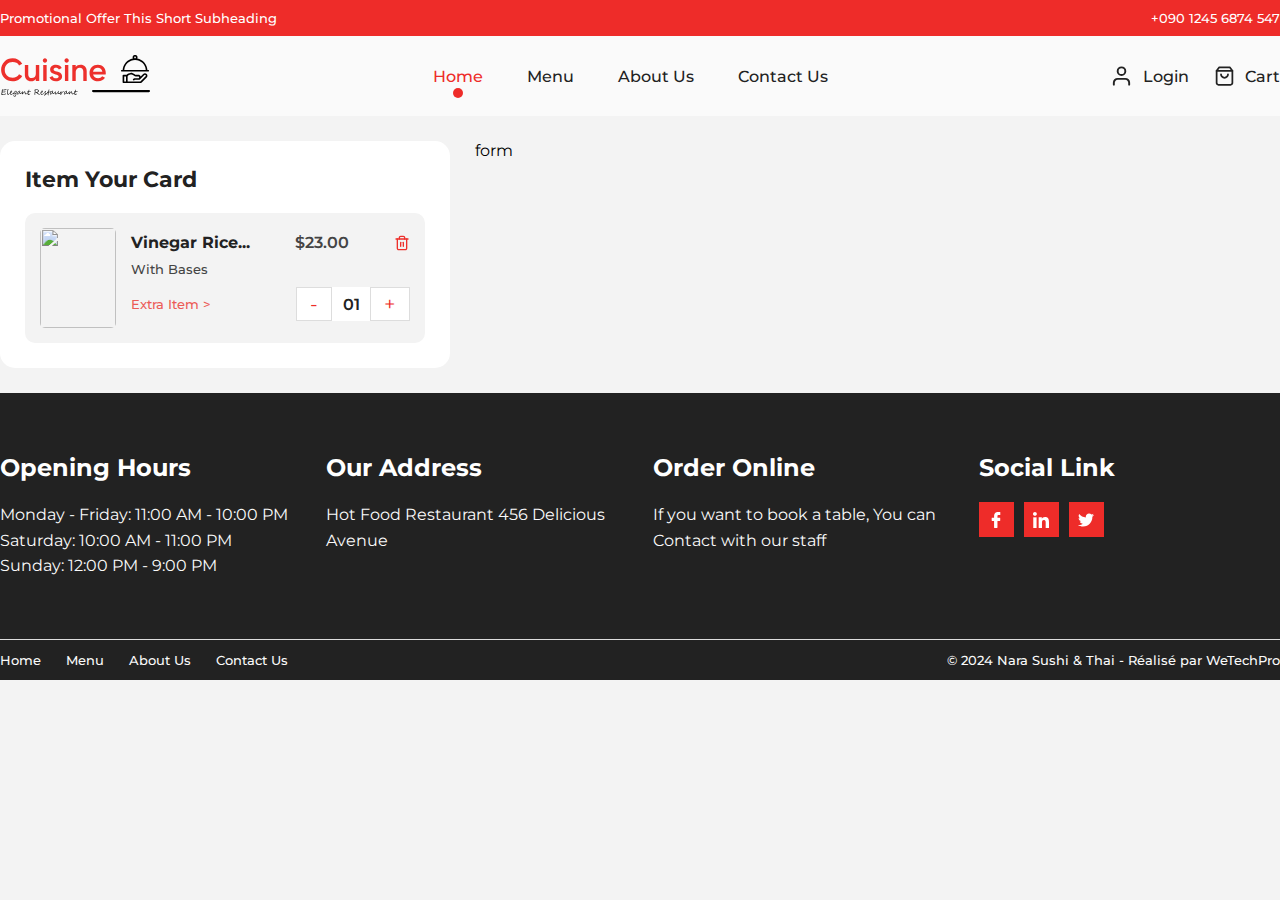
==== checkout.html @ 73afca2c "checkout page added" ====
<!DOCTYPE html>
<html lang="en">

<head>
  <meta charset="UTF-8" />
  <meta name="viewport" content="width=device-width, initial-scale=1.0" />
  <title>Document</title>
  <link rel="stylesheet" href="./checkout/checkout.css" />
</head>

<body>
  <!-- start : header  -->
  <section class="wtpi-header">
    <!-- header top  -->
    <div class="wtpi-header__top">
      <div class="wtpi-header__top-content wtpi-container">
        <p>Promotional Offer This Short Subheading</p>
        <p>+090 1245 6874 547</p>
      </div>
    </div>
    <!-- header bottom  -->
    <div class="wtpi-header__bottom">
      <div class="wtpi-header__bottom-content wtpi-container">
        <!-- logo  -->
        <div class="wtpi-header__logo">
          <svg xmlns="http://www.w3.org/2000/svg" width="175" height="50" viewBox="0 0 175 50" fill="none">
            <path
              d="M171.169 22.5894C170.627 22.0491 169.893 21.7457 169.128 21.7457C168.363 21.7457 167.63 22.0491 167.088 22.5894L164.135 25.5421C163.928 24.9922 163.559 24.5182 163.076 24.1834C162.593 23.8486 162.02 23.6689 161.433 23.6681H158.311C157.868 23.6681 157.672 23.4254 157.224 23.0305C156.557 22.444 155.781 21.9951 154.941 21.7096C154.1 21.424 153.211 21.3075 152.325 21.3666C151.44 21.4257 150.574 21.6594 149.779 22.0541C148.984 22.4488 148.274 22.9969 147.692 23.6667H143.991C143.865 23.6666 143.74 23.6915 143.623 23.7398C143.506 23.7881 143.4 23.859 143.311 23.9483C143.222 24.0376 143.151 24.1437 143.102 24.2604C143.054 24.3772 143.029 24.5023 143.029 24.6286V32.3241C143.029 32.5793 143.131 32.8239 143.311 33.0043C143.491 33.1847 143.736 33.2861 143.991 33.2861H163.358C163.737 33.2872 164.112 33.2132 164.463 33.0683C164.813 32.9233 165.131 32.7104 165.398 32.4418L171.17 26.6702C171.71 26.1285 172.013 25.3946 172.013 24.6296C172.013 23.8646 171.709 23.1308 171.169 22.5894ZM147.004 31.3636H144.952V25.592H147.004V31.3636ZM169.809 25.3101L164.037 31.0817C163.856 31.2615 163.612 31.3628 163.357 31.3636H148.928V25.1947C149.327 24.665 149.83 24.2234 150.408 23.8975C150.985 23.5716 151.624 23.3685 152.283 23.301C152.943 23.2334 153.609 23.3028 154.241 23.5048C154.872 23.7068 155.455 24.0371 155.953 24.475C156.441 24.9041 157.086 25.592 158.311 25.592H161.433C161.688 25.592 161.933 25.6933 162.113 25.8737C162.294 26.0541 162.395 26.2988 162.395 26.5539C162.395 26.809 162.294 27.0537 162.113 27.2341C161.933 27.4145 161.688 27.5158 161.433 27.5158H157.503C157.047 27.5165 156.597 27.625 156.191 27.8326C155.784 28.0402 155.433 28.3409 155.165 28.7103C155.015 28.917 154.954 29.1747 154.995 29.4266C155.035 29.6785 155.174 29.904 155.381 30.0536C155.587 30.2031 155.845 30.2644 156.097 30.2239C156.349 30.1835 156.574 30.0446 156.724 29.8379C156.813 29.7148 156.93 29.6145 157.066 29.5453C157.201 29.4761 157.351 29.4399 157.503 29.4397H162.56C162.686 29.4397 162.812 29.4148 162.928 29.3665C163.045 29.3181 163.151 29.2472 163.241 29.1578L168.448 23.95C168.537 23.8576 168.643 23.7838 168.761 23.733C168.878 23.6822 169.005 23.6553 169.133 23.654C169.261 23.6527 169.388 23.6769 169.506 23.7253C169.625 23.7737 169.732 23.8452 169.823 23.9357C169.913 24.0262 169.985 24.1339 170.033 24.2524C170.082 24.3709 170.106 24.4979 170.105 24.6259C170.103 24.7539 170.076 24.8803 170.026 24.9978C169.975 25.1153 169.901 25.2214 169.809 25.3101Z"
              fill="black" />
            <path
              d="M172.976 17.8964H171.982C171.771 14.6822 170.501 11.6284 168.371 9.21241C166.24 6.79639 163.37 5.15429 160.207 4.54279C160.409 4.10313 160.497 3.6197 160.464 3.137C160.43 2.65429 160.276 2.18779 160.015 1.78041C159.753 1.37303 159.394 1.03785 158.969 0.8057C158.545 0.573546 158.069 0.451874 157.585 0.451874C157.101 0.451874 156.625 0.573546 156.2 0.8057C155.776 1.03785 155.416 1.37303 155.155 1.78041C154.894 2.18779 154.74 2.65429 154.706 3.137C154.672 3.6197 154.761 4.10313 154.963 4.54279C151.784 5.14569 148.894 6.78194 146.741 9.19713C144.589 11.6123 143.294 14.6711 143.06 17.8978H142.065C141.81 17.8978 141.565 17.9992 141.385 18.1796C141.204 18.36 141.103 18.6046 141.103 18.8598C141.103 19.1149 141.204 19.3596 141.385 19.54C141.565 19.7204 141.81 19.8217 142.065 19.8217H172.976C173.231 19.8217 173.476 19.7204 173.656 19.54C173.837 19.3596 173.938 19.1149 173.938 18.8598C173.938 18.6046 173.837 18.36 173.656 18.1796C173.476 17.9992 173.231 17.8978 172.976 17.8978V17.8964ZM157.585 2.37716C157.775 2.37716 157.961 2.43358 158.12 2.53928C158.278 2.64498 158.401 2.79521 158.474 2.97098C158.547 3.14676 158.566 3.34017 158.529 3.52677C158.492 3.71336 158.4 3.88477 158.265 4.0193C158.131 4.15383 157.959 4.24544 157.773 4.28256C157.586 4.31967 157.393 4.30062 157.217 4.22782C157.041 4.15501 156.891 4.03172 156.785 3.87353C156.68 3.71534 156.623 3.52936 156.623 3.3391C156.624 3.08409 156.725 2.83963 156.905 2.65931C157.086 2.47899 157.33 2.37753 157.585 2.37716ZM144.99 17.8964C145.274 14.7365 146.718 11.7937 149.044 9.63605C151.37 7.47836 154.413 6.2587 157.585 6.21246C160.752 6.23359 163.795 7.4482 166.107 9.61391C168.418 11.7796 169.828 14.7372 170.054 17.8964H144.99Z"
              fill="black" />
            <path
              d="M173.516 43.8217H108.882C108.696 43.8454 108.507 43.8293 108.328 43.7744C108.149 43.7195 107.984 43.6271 107.843 43.5034C107.703 43.3797 107.59 43.2274 107.513 43.0568C107.436 42.8861 107.396 42.701 107.396 42.5138C107.396 42.3265 107.436 42.1414 107.513 41.9708C107.59 41.8001 107.703 41.6479 107.843 41.5241C107.984 41.4004 108.149 41.308 108.328 41.2531C108.507 41.1982 108.696 41.1821 108.882 41.2058H173.516C173.701 41.1821 173.89 41.1982 174.069 41.2531C174.248 41.308 174.413 41.4004 174.554 41.5241C174.694 41.6479 174.807 41.8001 174.884 41.9708C174.961 42.1414 175.001 42.3265 175.001 42.5138C175.001 42.701 174.961 42.8861 174.884 43.0568C174.807 43.2274 174.694 43.3797 174.554 43.5034C174.413 43.6271 174.248 43.7195 174.069 43.7744C173.89 43.8293 173.701 43.8454 173.516 43.8217Z"
              fill="black" />
            <path
              d="M14.801 31.2018C10.9132 31.2018 7.68985 29.9223 5.13083 27.3633C2.57181 24.7797 1.2923 21.5932 1.2923 17.8039C1.2923 14.0146 2.57181 10.8404 5.13083 8.28139C7.68985 5.69776 10.9132 4.40595 14.801 4.40595C17.1385 4.40595 19.2916 4.95958 21.26 6.06685C23.2531 7.17412 24.8033 8.67508 25.9106 10.5697L22.2197 12.7105C21.5307 11.4309 20.5219 10.4221 19.1931 9.68392C17.889 8.92114 16.425 8.53975 14.801 8.53975C12.0451 8.53975 9.80596 9.41326 8.08354 11.1603C6.38573 12.9073 5.53683 15.1218 5.53683 17.8039C5.53683 20.4859 6.38573 22.7005 8.08354 24.4475C9.80596 26.1945 12.0451 27.068 14.801 27.068C16.425 27.068 17.9013 26.6989 19.23 25.9608C20.5588 25.198 21.5553 24.1768 22.2197 22.8973L25.9106 25.0011C24.8279 26.8958 23.29 28.4091 21.2969 29.5409C19.3285 30.6482 17.1631 31.2018 14.801 31.2018ZM41.797 12.2676H45.7831V30.722H41.797V28.3598C40.5913 30.2545 38.6843 31.2018 36.0761 31.2018C33.96 31.2018 32.2499 30.5252 30.9457 29.1718C29.6416 27.8185 28.9896 25.9608 28.9896 23.5986V12.2676H32.9757V23.1926C32.9757 24.5705 33.3448 25.6286 34.083 26.3668C34.8212 27.1049 35.83 27.474 37.1095 27.474C38.5121 27.474 39.6439 27.0434 40.5052 26.1822C41.3664 25.2964 41.797 23.9554 41.797 22.1591V12.2676ZM54.209 8.7612C53.7169 9.25332 53.1264 9.49938 52.4374 9.49938C51.7484 9.49938 51.1456 9.25332 50.6289 8.7612C50.1367 8.24448 49.8907 7.64163 49.8907 6.95266C49.8907 6.2637 50.1367 5.67315 50.6289 5.18104C51.121 4.66431 51.7238 4.40595 52.4374 4.40595C53.151 4.40595 53.7538 4.66431 54.2459 5.18104C54.7381 5.67315 54.9841 6.2637 54.9841 6.95266C54.9841 7.64163 54.7258 8.24448 54.209 8.7612ZM50.4443 30.722V12.2676H54.4305V30.722H50.4443ZM62.5308 17.361C62.5308 17.9761 62.863 18.4683 63.5274 18.8373C64.2164 19.1818 65.0407 19.4894 66.0003 19.7601C66.9845 20.0061 67.9688 20.3014 68.953 20.6459C69.9372 20.9904 70.7615 21.5809 71.4259 22.4175C72.1149 23.2295 72.4593 24.263 72.4593 25.5179C72.4593 27.2895 71.7704 28.6797 70.3924 29.6886C69.0391 30.6974 67.329 31.2018 65.2621 31.2018C63.4413 31.2018 61.8788 30.8204 60.5747 30.0577C59.2706 29.2949 58.3232 28.2368 57.7327 26.8835L61.1652 24.8904C61.805 26.662 63.1706 27.5478 65.2621 27.5478C67.3536 27.5478 68.3994 26.8589 68.3994 25.4809C68.3994 24.8904 68.0549 24.4106 67.3659 24.0415C66.7016 23.6724 65.8773 23.3648 64.893 23.1188C63.9334 22.8481 62.9614 22.5405 61.9772 22.1961C60.993 21.8516 60.1564 21.2856 59.4674 20.4982C58.803 19.6862 58.4709 18.6651 58.4709 17.4348C58.4709 15.737 59.1106 14.3714 60.3901 13.3379C61.6942 12.3045 63.3059 11.7877 65.2252 11.7877C66.7508 11.7877 68.1041 12.1322 69.2852 12.8212C70.4909 13.4855 71.4136 14.4206 72.0533 15.6263L68.6946 17.5086C68.0549 16.1061 66.8984 15.4048 65.2252 15.4048C64.4624 15.4048 63.8227 15.5771 63.3059 15.9215C62.7892 16.2414 62.5308 16.7212 62.5308 17.361ZM79.5118 8.7612C79.0197 9.25332 78.4292 9.49938 77.7402 9.49938C77.0512 9.49938 76.4484 9.25332 75.9317 8.7612C75.4395 8.24448 75.1935 7.64163 75.1935 6.95266C75.1935 6.2637 75.4395 5.67315 75.9317 5.18104C76.4238 4.66431 77.0266 4.40595 77.7402 4.40595C78.4538 4.40595 79.0566 4.66431 79.5487 5.18104C80.0409 5.67315 80.2869 6.2637 80.2869 6.95266C80.2869 7.64163 80.0286 8.24448 79.5118 8.7612ZM75.7471 30.722V12.2676H79.7333V30.722H75.7471ZM94.0687 11.7877C96.1848 11.7877 97.8949 12.4644 99.199 13.8177C100.503 15.1711 101.155 17.0288 101.155 19.391V30.722H97.169V19.797C97.169 18.419 96.7999 17.361 96.0617 16.6228C95.3236 15.8846 94.3147 15.5155 93.0352 15.5155C91.6327 15.5155 90.5008 15.9584 89.6396 16.8443C88.7784 17.7055 88.3478 19.0342 88.3478 20.8304V30.722H84.3616V12.2676H88.3478V14.6297C89.5535 12.7351 91.4604 11.7877 94.0687 11.7877ZM108.585 23.1926C108.88 24.5951 109.556 25.6778 110.615 26.4406C111.673 27.1788 112.964 27.5478 114.49 27.5478C116.606 27.5478 118.193 26.7851 119.251 25.2595L122.536 27.1788C120.715 29.8608 118.021 31.2018 114.453 31.2018C111.451 31.2018 109.027 30.2914 107.182 28.4706C105.337 26.6251 104.414 24.2999 104.414 21.4948C104.414 18.7389 105.324 16.4383 107.145 14.5928C108.966 12.7228 111.303 11.7877 114.158 11.7877C116.864 11.7877 119.079 12.7351 120.801 14.6297C122.548 16.5244 123.422 18.825 123.422 21.5317C123.422 21.95 123.373 22.5036 123.274 23.1926H108.585ZM108.548 19.9446H119.399C119.128 18.4436 118.501 17.3118 117.516 16.549C116.557 15.7862 115.425 15.4048 114.121 15.4048C112.645 15.4048 111.414 15.8108 110.43 16.6228C109.446 17.4348 108.818 18.5421 108.548 19.9446Z"
              fill="#ED302C" />
            <path
              d="M7.54028 40.8355C7.54028 40.861 7.53321 40.8921 7.51906 40.9289C7.50774 40.9657 7.49218 41.0039 7.47238 41.0435C7.4554 41.0803 7.43418 41.1156 7.40872 41.1496C7.38608 41.1807 7.36203 41.2019 7.33657 41.2132C7.25735 41.25 7.1852 41.2783 7.12013 41.2981C7.05788 41.3151 6.98291 41.3321 6.8952 41.3491C6.62642 41.4 6.36329 41.4438 6.10583 41.4806C5.85119 41.5146 5.60929 41.5429 5.38011 41.5655C5.15377 41.5853 4.94582 41.5994 4.75625 41.6079C4.56669 41.6164 4.40542 41.6207 4.27244 41.6207C4.19888 41.6207 4.13381 41.6207 4.07722 41.6207C4.02347 41.6207 3.97112 41.6221 3.9202 41.6249C3.86927 41.6249 3.81976 41.6263 3.77166 41.6292C3.72356 41.6292 3.67263 41.6292 3.61888 41.6292C3.49156 41.6292 3.38122 41.6277 3.28785 41.6249C3.19731 41.6221 3.11951 41.6178 3.05443 41.6122C3.01199 41.7112 2.98229 41.8329 2.96531 41.9772C2.94833 42.1215 2.9356 42.2714 2.92711 42.427C2.91863 42.5798 2.91155 42.7298 2.90589 42.8769C2.90307 43.024 2.89458 43.1527 2.88043 43.2631C2.93702 43.3027 2.98511 43.3338 3.02472 43.3564C3.06716 43.3762 3.10819 43.3918 3.1478 43.4031C3.19024 43.4116 3.23409 43.4173 3.27936 43.4201C3.32463 43.4201 3.3798 43.4201 3.44488 43.4201C3.51561 43.4201 3.59341 43.4201 3.67829 43.4201C3.766 43.4201 3.85229 43.4187 3.93717 43.4159C4.02488 43.4102 4.10976 43.4045 4.19181 43.3989C4.27386 43.3904 4.34742 43.3777 4.41249 43.3607C4.52284 43.3324 4.62045 43.3168 4.70533 43.314C4.7902 43.3112 4.87225 43.3098 4.95147 43.3098C5.03352 43.3098 5.11557 43.3055 5.19762 43.297C5.27967 43.2857 5.37162 43.2602 5.47348 43.2206C5.54704 43.1923 5.61353 43.1655 5.67294 43.14C5.73236 43.1145 5.78895 43.0933 5.8427 43.0763C5.89646 43.0594 5.94739 43.0466 5.99548 43.0381C6.04641 43.0268 6.10017 43.0212 6.15675 43.0212C6.20202 43.0212 6.24022 43.0381 6.27134 43.0721C6.30246 43.1032 6.32651 43.1442 6.34349 43.1952C6.36046 43.2433 6.37178 43.2984 6.37744 43.3607C6.38593 43.4201 6.39017 43.4781 6.39017 43.5347C6.39017 43.5969 6.36754 43.6493 6.32227 43.6917C6.277 43.7341 6.22324 43.7695 6.161 43.7978C6.10158 43.8261 6.04075 43.8487 5.97851 43.8657C5.91626 43.8827 5.86675 43.8954 5.82997 43.9039C5.7649 43.9181 5.6786 43.9294 5.57109 43.9379C5.46641 43.9463 5.35606 43.9548 5.24006 43.9633C5.12406 43.969 5.01089 43.9746 4.90055 43.9803C4.79303 43.9831 4.70391 43.9888 4.63318 43.9973C4.43796 44.0199 4.23425 44.0369 4.02205 44.0482C3.80985 44.0567 3.59483 44.0609 3.37697 44.0609C3.26663 44.0609 3.17185 44.068 3.09263 44.0822C3.01624 44.0963 2.92994 44.1175 2.83375 44.1458C2.81394 44.1515 2.79272 44.1897 2.77009 44.2604C2.74745 44.3283 2.72341 44.4146 2.69794 44.5193C2.67248 44.624 2.6456 44.7385 2.61731 44.863C2.59184 44.9875 2.56638 45.1064 2.54092 45.2195C2.50131 45.3921 2.4716 45.5491 2.45179 45.6906C2.43482 45.8321 2.4235 45.9325 2.41784 45.9919C2.43482 46.0089 2.45604 46.0273 2.4815 46.0471C2.50696 46.0669 2.53526 46.0768 2.56638 46.0768C2.63994 46.0768 2.72765 46.0768 2.8295 46.0768C2.93419 46.074 3.0417 46.0711 3.15204 46.0683C3.26239 46.0655 3.3699 46.0627 3.47458 46.0598C3.57927 46.0542 3.6698 46.0485 3.74619 46.0429C3.93293 46.0259 4.12815 46.0089 4.33186 45.9919C4.53557 45.9721 4.73362 45.9509 4.92601 45.9283C5.1184 45.9056 5.29948 45.8816 5.46924 45.8561C5.64182 45.8278 5.79036 45.7967 5.91485 45.7628C5.91202 45.7628 5.93041 45.7571 5.97002 45.7458C6.01246 45.7345 6.06622 45.7203 6.13129 45.7033C6.19636 45.6835 6.2671 45.6637 6.34349 45.6439C6.41988 45.6213 6.49061 45.6015 6.55568 45.5845C6.62076 45.5675 6.67451 45.5534 6.71695 45.5421C6.76222 45.5279 6.78344 45.5208 6.78061 45.5208C6.82305 45.5208 6.86408 45.5322 6.90369 45.5548C6.9433 45.5774 6.97866 45.6086 7.00979 45.6482C7.04091 45.6849 7.06496 45.7288 7.08193 45.7797C7.10174 45.8307 7.11164 45.8858 7.11164 45.9452C7.11164 45.9679 7.10032 46.0004 7.07769 46.0429C7.05505 46.0825 7.02393 46.1235 6.98432 46.1659C6.94471 46.2084 6.89803 46.248 6.84427 46.2848C6.79334 46.3215 6.73676 46.3456 6.67451 46.3569C6.53305 46.3824 6.39866 46.4064 6.27134 46.4291C6.14685 46.4489 6.01812 46.4672 5.88514 46.4842C5.75499 46.5012 5.61636 46.5182 5.46924 46.5352C5.32211 46.5493 5.15801 46.5649 4.97694 46.5818C4.75908 46.6045 4.53981 46.6285 4.31913 46.654C4.10127 46.6766 3.89615 46.7007 3.70376 46.7261C3.51419 46.7516 3.34444 46.7756 3.19448 46.7983C3.04736 46.8181 2.93843 46.8351 2.8677 46.8492C2.80263 46.8633 2.73048 46.8803 2.65126 46.9001C2.57204 46.9228 2.49282 46.944 2.4136 46.9638C2.33721 46.9836 2.26506 47.0006 2.19716 47.0147C2.12925 47.0317 2.07408 47.0402 2.03164 47.0402C1.95525 47.0402 1.88735 47.0289 1.82793 47.0062C1.76852 46.9864 1.71901 46.9496 1.6794 46.8959C1.63979 46.8421 1.61008 46.77 1.59027 46.6794C1.57047 46.5889 1.56057 46.4743 1.56057 46.3357C1.56057 46.214 1.57754 46.0796 1.61149 45.9325C1.64544 45.7826 1.68647 45.6001 1.73457 45.385C1.76569 45.2096 1.80106 45.0356 1.84067 44.863C1.88028 44.6876 1.91706 44.5136 1.95101 44.341C1.98779 44.1656 2.0175 43.9916 2.04013 43.819C2.06559 43.6436 2.07974 43.4668 2.08257 43.2885C2.0854 43.1612 2.09389 43.0325 2.10803 42.9023C2.12501 42.7722 2.14057 42.6406 2.15472 42.5077C2.17169 42.3747 2.18584 42.2417 2.19716 42.1087C2.2113 41.9757 2.21838 41.8456 2.21838 41.7183C2.21838 41.6956 2.21555 41.6645 2.20989 41.6249C2.20423 41.5853 2.2014 41.5556 2.2014 41.5358C2.2014 41.4141 2.24525 41.2797 2.33296 41.1326C2.3556 41.0958 2.39238 41.0576 2.44331 41.018C2.49706 40.9784 2.55506 40.9431 2.61731 40.9119C2.68238 40.878 2.74604 40.8511 2.80828 40.8313C2.87053 40.8115 2.92429 40.8016 2.96955 40.8016C2.99785 40.8016 3.04594 40.8072 3.11385 40.8186C3.18458 40.8299 3.25814 40.844 3.33453 40.861C3.41092 40.8751 3.48307 40.8879 3.55097 40.8992C3.62171 40.9105 3.67122 40.9162 3.69951 40.9162C3.74761 40.9162 3.81127 40.9176 3.89049 40.9204C3.97254 40.9204 4.06025 40.9218 4.15361 40.9247C4.24981 40.9247 4.35025 40.9247 4.45493 40.9247C4.55962 40.9247 4.65864 40.9218 4.75201 40.9162C4.96704 40.9049 5.17074 40.8921 5.36314 40.878C5.55836 40.8638 5.76207 40.8384 5.97426 40.8016C6.10158 40.7818 6.219 40.7549 6.32651 40.721C6.43402 40.687 6.53729 40.6559 6.63632 40.6276C6.73534 40.5965 6.83295 40.5696 6.92915 40.547C7.02818 40.5243 7.12862 40.513 7.23047 40.513C7.26725 40.513 7.30403 40.5229 7.34081 40.5427C7.37759 40.5597 7.41013 40.5837 7.43842 40.6149C7.46955 40.6431 7.49359 40.6771 7.51057 40.7167C7.53038 40.7563 7.54028 40.7959 7.54028 40.8355ZM11.954 45.0795C11.954 45.1049 11.9342 45.1431 11.8946 45.1941C11.8578 45.245 11.8083 45.3016 11.746 45.3638C11.6838 45.4261 11.613 45.4911 11.5338 45.559C11.4546 45.6269 11.3754 45.6906 11.2962 45.75C10.8661 46.0782 10.487 46.3258 10.1588 46.4927C9.83342 46.6568 9.542 46.7389 9.28454 46.7389C9.17137 46.7389 9.05395 46.7134 8.93229 46.6625C8.81346 46.6087 8.70453 46.5196 8.60551 46.3951C8.50648 46.2678 8.42443 46.1009 8.35936 45.8943C8.29711 45.6849 8.26599 45.4232 8.26599 45.1092C8.26599 44.9819 8.27165 44.839 8.28297 44.6805C8.29429 44.5221 8.30843 44.3566 8.32541 44.184C8.34521 44.0114 8.36643 43.836 8.38907 43.6578C8.4117 43.4767 8.43575 43.2999 8.46121 43.1273C8.48668 42.9547 8.51214 42.792 8.5376 42.6392C8.56307 42.4836 8.58712 42.3436 8.60975 42.2191C8.62956 42.1144 8.65078 42.0055 8.67341 41.8923C8.69887 41.7791 8.72434 41.6674 8.7498 41.557C8.77527 41.4438 8.79931 41.3377 8.82195 41.2387C8.84741 41.1369 8.87146 41.0463 8.8941 40.9671C8.91673 40.8935 8.94785 40.8143 8.98746 40.7294C9.02707 40.6417 9.07234 40.5611 9.12327 40.4875C9.1742 40.4111 9.22795 40.3489 9.28454 40.3008C9.34395 40.2499 9.40337 40.2244 9.46278 40.2244C9.52786 40.2244 9.5802 40.2329 9.61981 40.2499C9.65942 40.2669 9.69054 40.2923 9.71318 40.3263C9.73581 40.3574 9.74996 40.3942 9.75562 40.4366C9.7641 40.479 9.76835 40.5257 9.76835 40.5767C9.76835 40.6927 9.74571 40.8469 9.70044 41.0392C9.65518 41.2288 9.6 41.4311 9.53493 41.6461C9.47269 41.8612 9.40903 42.0776 9.34395 42.2955C9.27888 42.5133 9.22512 42.7071 9.18268 42.8769C9.16854 42.9419 9.15298 43.024 9.136 43.123C9.11902 43.222 9.10346 43.3324 9.08932 43.454C9.07517 43.5729 9.06102 43.7002 9.04688 43.836C9.03556 43.969 9.02424 44.102 9.01293 44.2349C9.00444 44.3679 8.99736 44.4981 8.99171 44.6254C8.98605 44.7527 8.98322 44.8701 8.98322 44.9776C8.98322 45.204 9.00019 45.3879 9.03415 45.5293C9.07093 45.668 9.11761 45.7769 9.1742 45.8561C9.23078 45.9353 9.29444 45.9891 9.36517 46.0174C9.43591 46.0429 9.50664 46.0556 9.57737 46.0556C9.69337 46.0556 9.81362 46.0372 9.9381 46.0004C10.0626 45.9636 10.1956 45.907 10.337 45.8307C10.4813 45.7543 10.6369 45.6595 10.8039 45.5463C10.9708 45.4303 11.1547 45.2945 11.3556 45.1389C11.4093 45.0965 11.4574 45.0554 11.4999 45.0158C11.5451 44.9762 11.5848 44.9408 11.6187 44.9097C11.6527 44.8758 11.6838 44.8503 11.7121 44.8333C11.7404 44.8135 11.7672 44.8036 11.7927 44.8036C11.8323 44.8036 11.8691 44.8234 11.903 44.863C11.937 44.9026 11.954 44.9748 11.954 45.0795ZM16.7411 43.9421C16.7411 43.9845 16.71 44.0595 16.6478 44.167C16.5007 44.3792 16.3351 44.5914 16.1512 44.8036C15.9702 45.0158 15.7764 45.2181 15.5698 45.4105C15.3661 45.6001 15.1525 45.7783 14.929 45.9452C14.7083 46.1093 14.4848 46.2522 14.2584 46.3739C14.0321 46.4927 13.8057 46.5847 13.5794 46.6497C13.3559 46.7148 13.1395 46.7459 12.9301 46.7431C12.4774 46.7431 12.1251 46.6115 11.8733 46.3484C11.6244 46.0853 11.4999 45.6878 11.4999 45.1559C11.4999 44.7117 11.5678 44.2802 11.7036 43.8615C11.8422 43.4427 12.0771 43.0396 12.4081 42.6519C12.4703 42.584 12.5396 42.519 12.616 42.4567C12.6953 42.3945 12.7773 42.3393 12.8622 42.2912C12.9499 42.2431 13.039 42.2049 13.1295 42.1766C13.2229 42.1483 13.3163 42.1314 13.4096 42.1257C13.4323 42.1257 13.4634 42.1285 13.503 42.1342C13.5426 42.1398 13.5851 42.1497 13.6303 42.1639C13.6756 42.178 13.7195 42.1964 13.7619 42.2191C13.8043 42.2389 13.8383 42.2643 13.8638 42.2955C13.943 42.386 14.0052 42.4794 14.0505 42.5756C14.0986 42.6718 14.1255 42.7778 14.1311 42.8938C14.1368 43.024 14.1212 43.1527 14.0844 43.28C14.0505 43.4045 13.9911 43.5333 13.9062 43.6662C13.8241 43.7964 13.7152 43.9322 13.5794 44.0737C13.4436 44.2123 13.2795 44.3623 13.0871 44.5235C12.9654 44.6254 12.8296 44.7385 12.6797 44.863C12.5326 44.9847 12.3543 45.1134 12.145 45.2492C12.145 45.5237 12.227 45.733 12.3911 45.8773C12.558 46.0188 12.7858 46.0895 13.0744 46.0895C13.2356 46.0895 13.3983 46.0683 13.5624 46.0259C13.7265 45.9834 13.8878 45.9283 14.0462 45.8604C14.2047 45.7896 14.3575 45.7104 14.5046 45.6227C14.6545 45.5322 14.7946 45.4402 14.9247 45.3468C15.1652 45.1714 15.3831 44.9974 15.5783 44.8248C15.7735 44.6494 15.9673 44.4655 16.1597 44.2731L16.3889 44.044C16.5275 43.9223 16.628 43.8615 16.6902 43.8615C16.7242 43.8615 16.7411 43.8883 16.7411 43.9421ZM13.4988 43.0976C13.4959 43.0551 13.4889 43.0141 13.4776 42.9745C13.4691 42.932 13.4549 42.8953 13.4351 42.8641C13.4153 42.833 13.3927 42.809 13.3672 42.792C13.3417 42.7722 13.312 42.7623 13.2781 42.7623C13.1281 42.7708 12.9782 42.8627 12.8282 43.0381C12.6783 43.2107 12.5368 43.4399 12.4038 43.7257C12.3727 43.7879 12.3444 43.8586 12.319 43.9379C12.2963 44.0143 12.2737 44.0935 12.2511 44.1755C12.2312 44.2547 12.2129 44.334 12.1959 44.4132C12.1817 44.4924 12.169 44.5631 12.1577 44.6254C12.3048 44.515 12.4406 44.4132 12.5651 44.3198C12.6896 44.2264 12.8056 44.1303 12.9131 44.0312C12.981 43.969 13.0503 43.9025 13.1211 43.8318C13.1918 43.7582 13.2555 43.6818 13.312 43.6026C13.3715 43.5234 13.4181 43.4413 13.4521 43.3564C13.486 43.2716 13.5016 43.1853 13.4988 43.0976ZM19.2281 43.6111C19.2055 43.8063 19.1871 44.0227 19.1729 44.2604C19.1588 44.4981 19.1404 44.7626 19.1177 45.054C19.1093 45.1615 19.0979 45.2832 19.0838 45.419C19.0697 45.5548 19.0541 45.6949 19.0371 45.8391C19.0201 45.9834 19.0032 46.1263 18.9862 46.2678C18.9692 46.4064 18.9522 46.5323 18.9353 46.6455C18.9098 46.8096 18.8773 46.9794 18.8376 47.1548C18.798 47.333 18.7485 47.5084 18.6891 47.681C18.6297 47.8536 18.5561 48.0177 18.4684 48.1733C18.3835 48.3289 18.2817 48.4647 18.1629 48.5807C18.044 48.6996 17.9054 48.7929 17.747 48.8608C17.5913 48.9316 17.4131 48.9669 17.2122 48.9669C17.0849 48.9669 16.9562 48.9514 16.826 48.9202C16.6959 48.8891 16.5671 48.8467 16.4398 48.7929C16.3153 48.742 16.1937 48.6798 16.0748 48.6062C15.9588 48.5355 15.8513 48.4591 15.7523 48.377C15.642 48.2865 15.5444 48.1931 15.4595 48.0969C15.3746 48.0036 15.3039 47.9074 15.2473 47.8083C15.1907 47.7121 15.1624 47.6174 15.1624 47.524C15.1624 47.4363 15.1907 47.3924 15.2473 47.3924C15.2671 47.3924 15.2883 47.4023 15.3109 47.4221C15.3223 47.4306 15.3364 47.4434 15.3534 47.4603C15.3675 47.4773 15.3817 47.4929 15.3958 47.507C15.41 47.524 15.4227 47.5381 15.434 47.5495C15.4453 47.5636 15.4524 47.5721 15.4552 47.5749C16.0013 48.0785 16.5841 48.3303 17.2037 48.3303C17.4103 48.3303 17.5786 48.2822 17.7088 48.186C17.8417 48.0927 17.9464 47.9696 18.0228 47.8168C18.102 47.6669 18.1614 47.4985 18.2011 47.3118C18.2435 47.1279 18.2789 46.9454 18.3072 46.7643C18.3241 46.6512 18.3383 46.538 18.3496 46.4248C18.3637 46.3116 18.3765 46.1942 18.3878 46.0726C18.3991 45.9481 18.4104 45.8179 18.4217 45.6821C18.4331 45.5463 18.4458 45.3992 18.4599 45.2407C18.3439 45.3652 18.1968 45.4982 18.0186 45.6397C17.8432 45.7783 17.6536 45.907 17.4499 46.0259C17.249 46.1447 17.0453 46.2437 16.8388 46.323C16.635 46.3993 16.4469 46.4375 16.2743 46.4375C16.2007 46.4375 16.1328 46.4206 16.0706 46.3866C16.0084 46.3527 15.9546 46.3046 15.9093 46.2423C15.8641 46.1772 15.8273 46.0994 15.799 46.0089C15.7735 45.9155 15.7608 45.8123 15.7608 45.6991C15.7608 45.535 15.7891 45.3596 15.8457 45.1728C15.9023 44.9861 15.9744 44.8008 16.0621 44.6169C16.1498 44.4302 16.2474 44.2505 16.3549 44.0779C16.4625 43.9025 16.5671 43.7455 16.669 43.6068C16.7708 43.471 16.8939 43.3296 17.0382 43.1824C17.1825 43.0325 17.3367 42.8967 17.5008 42.775C17.6677 42.6505 17.8403 42.5487 18.0186 42.4695C18.1968 42.3902 18.3708 42.3506 18.5406 42.3506C18.6905 42.3506 18.8306 42.3846 18.9607 42.4525C19.0909 42.5176 19.1913 42.6166 19.262 42.7496C19.279 42.7807 19.2889 42.8274 19.2918 42.8896C19.2946 42.949 19.2932 43.0183 19.2875 43.0976C19.2818 43.1739 19.2734 43.2574 19.262 43.348C19.2507 43.4357 19.2394 43.5234 19.2281 43.6111ZM18.5321 44.3835C18.5434 44.2986 18.5547 44.1967 18.566 44.0779C18.5774 43.9562 18.5915 43.8063 18.6085 43.6281C18.617 43.5347 18.6255 43.4413 18.6339 43.348C18.6453 43.2546 18.6424 43.1782 18.6255 43.1188C18.6028 43.0367 18.559 42.9844 18.4939 42.9618C18.4288 42.9391 18.3227 42.9278 18.1756 42.9278C18.0398 43.0127 17.904 43.1174 17.7682 43.2419C17.6352 43.3663 17.5065 43.5007 17.382 43.645C17.2603 43.7893 17.1471 43.9393 17.0425 44.0949C16.9378 44.2477 16.8458 44.3976 16.7666 44.5447C16.6789 44.706 16.6096 44.8673 16.5587 45.0286C16.5077 45.187 16.4823 45.3214 16.4823 45.4317C16.4823 45.4798 16.4907 45.5194 16.5077 45.5506C16.5275 45.5817 16.5516 45.6071 16.5799 45.6269C16.611 45.6439 16.6449 45.6567 16.6817 45.6651C16.7213 45.6708 16.7609 45.6736 16.8006 45.6736C16.8996 45.6736 17.0057 45.6524 17.1189 45.61C17.2349 45.5675 17.3494 45.5152 17.4626 45.4529C17.5758 45.3907 17.6833 45.3256 17.7852 45.2577C17.887 45.187 17.9747 45.1233 18.0483 45.0667C18.0794 45.0441 18.1204 45.0087 18.1714 44.9606C18.2223 44.9126 18.2732 44.8574 18.3241 44.7951C18.3751 44.7301 18.4203 44.6622 18.4599 44.5914C18.4995 44.5207 18.5236 44.4514 18.5321 44.3835ZM22.9415 42.9957C22.9415 42.99 22.9373 42.9745 22.9288 42.949C22.9203 42.9236 22.9076 42.8981 22.8906 42.8726C22.8736 42.8443 22.8524 42.8203 22.827 42.8005C22.8043 42.7778 22.7789 42.7665 22.7506 42.7665H22.7421C22.6374 42.7778 22.5256 42.8132 22.4068 42.8726C22.288 42.9292 22.1621 43.0183 22.0291 43.14C21.8961 43.2588 21.7561 43.413 21.6089 43.6026C21.4618 43.7922 21.309 44.0227 21.1506 44.2944C21.1025 44.3764 21.0487 44.4669 20.9893 44.566C20.9327 44.6622 20.8776 44.7697 20.8238 44.8885C20.7729 45.0045 20.729 45.129 20.6923 45.262C20.6583 45.3949 20.6413 45.535 20.6413 45.6821C20.6413 45.7698 20.6724 45.8363 20.7347 45.8816C20.7998 45.9269 20.8663 45.9495 20.9342 45.9495C21.0049 45.9495 21.0968 45.9113 21.21 45.8349C21.3232 45.7557 21.4448 45.6524 21.575 45.5251C21.708 45.3949 21.8424 45.2478 21.9782 45.0837C22.1168 44.9168 22.2441 44.7456 22.3601 44.5702C22.4789 44.3948 22.5808 44.2222 22.6657 44.0524C22.7534 43.8827 22.8128 43.7285 22.8439 43.5899C22.8524 43.5474 22.8623 43.4979 22.8736 43.4413C22.885 43.3819 22.8949 43.3239 22.9033 43.2673C22.9147 43.2079 22.9231 43.1541 22.9288 43.106C22.9373 43.0551 22.9415 43.0183 22.9415 42.9957ZM26.2603 43.4838C26.2603 43.58 26.232 43.6832 26.1754 43.7936C26.1217 43.9011 26.0608 44.0001 25.9929 44.0906C25.8147 44.3311 25.628 44.5518 25.4327 44.7527C25.2403 44.9507 25.0451 45.1389 24.8471 45.3171C24.6405 45.5039 24.434 45.6496 24.2275 45.7543C24.0237 45.8589 23.8398 45.9113 23.6757 45.9113C23.605 45.9113 23.5343 45.8943 23.4635 45.8604C23.3956 45.8264 23.3306 45.7826 23.2683 45.7288C23.2089 45.6722 23.1552 45.6071 23.1071 45.5336C23.0618 45.46 23.0264 45.3836 23.001 45.3044C22.9868 45.262 22.9741 45.2139 22.9628 45.1601C22.9514 45.1035 22.9401 45.0526 22.9288 45.0073C22.9175 44.9592 22.9048 44.9196 22.8906 44.8885C22.8765 44.8546 22.8609 44.8376 22.8439 44.8376C22.8326 44.8376 22.8086 44.856 22.7718 44.8927C22.735 44.9295 22.6911 44.9776 22.6402 45.037C22.5921 45.0936 22.5398 45.1587 22.4832 45.2323C22.4266 45.303 22.37 45.3723 22.3134 45.4402C22.2597 45.5081 22.2102 45.5704 22.1649 45.6269C22.1225 45.6835 22.0885 45.726 22.063 45.7543C21.9753 45.8533 21.8707 45.9551 21.749 46.0598C21.6302 46.1617 21.5099 46.2551 21.3883 46.3399C21.2694 46.4248 21.1591 46.4941 21.0572 46.5479C20.9582 46.6016 20.8846 46.6285 20.8365 46.6285C20.729 46.6285 20.6243 46.6115 20.5225 46.5776C20.4235 46.5408 20.3358 46.4885 20.2594 46.4206C20.183 46.3527 20.1207 46.2692 20.0726 46.1702C20.0274 46.0711 20.0047 45.958 20.0047 45.8307C20.0047 45.6213 20.0458 45.3822 20.1278 45.1134C20.2127 44.8446 20.323 44.5716 20.4588 44.2944C20.5975 44.0171 20.7559 43.7511 20.9342 43.4965C21.1124 43.239 21.2977 43.0183 21.4901 42.8344C21.7136 42.6222 21.947 42.4666 22.1904 42.3676C22.4365 42.2657 22.6883 42.2148 22.9458 42.2148C22.9939 42.2148 23.0349 42.2247 23.0689 42.2445C23.1056 42.2643 23.1368 42.2898 23.1622 42.3209C23.1877 42.352 23.2103 42.3874 23.2301 42.427C23.2499 42.4638 23.2697 42.502 23.2895 42.5416C23.3009 42.5671 23.3249 42.5954 23.3617 42.6265C23.3985 42.6576 23.4367 42.6901 23.4763 42.7241C23.5159 42.7552 23.5498 42.7863 23.5781 42.8175C23.6093 42.8486 23.6248 42.8783 23.6248 42.9066C23.6248 42.966 23.6121 43.0325 23.5866 43.106C23.564 43.1768 23.5385 43.2602 23.5102 43.3564C23.4819 43.4498 23.4551 43.5573 23.4296 43.679C23.407 43.7978 23.3956 43.935 23.3956 44.0906C23.3956 44.1925 23.4041 44.3085 23.4211 44.4386C23.4409 44.5688 23.4692 44.6933 23.506 44.8121C23.5456 44.9281 23.5951 45.0257 23.6545 45.1049C23.7139 45.1842 23.7833 45.2238 23.8625 45.2238C23.9587 45.2238 24.0549 45.1969 24.1511 45.1431C24.2473 45.0866 24.3576 45.0087 24.4821 44.9097C24.7594 44.689 25.0225 44.4471 25.2715 44.184C25.5204 43.9209 25.7751 43.6592 26.0354 43.3989C26.0806 43.3536 26.1231 43.331 26.1627 43.331C26.2278 43.331 26.2603 43.3819 26.2603 43.4838ZM32.9657 43.836C32.9657 43.8898 32.9558 43.9449 32.936 44.0015C32.919 44.0553 32.8964 44.1104 32.8681 44.167C32.8427 44.2208 32.8129 44.2745 32.779 44.3283C32.745 44.3792 32.7125 44.4287 32.6814 44.4768C32.5993 44.6042 32.5031 44.7343 32.3928 44.8673C32.2825 44.9974 32.1636 45.1247 32.0363 45.2492C31.9118 45.3737 31.7831 45.4911 31.6501 45.6015C31.5171 45.7118 31.387 45.8094 31.2597 45.8943C31.1578 45.9622 31.0602 46.0259 30.9668 46.0853C30.8763 46.1447 30.7843 46.1956 30.691 46.2381C30.5976 46.2805 30.5 46.3145 30.3981 46.3399C30.2963 46.3654 30.1845 46.3781 30.0629 46.3781C29.828 46.3781 29.6371 46.3187 29.4899 46.1999C29.4164 46.1405 29.3513 46.0641 29.2947 45.9707C29.241 45.8745 29.1929 45.7684 29.1504 45.6524C29.1108 45.5364 29.0754 45.4133 29.0443 45.2832C29.016 45.153 28.992 45.0243 28.9722 44.897C28.9467 44.7385 28.9227 44.5971 28.9 44.4726C28.8774 44.3453 28.8505 44.2392 28.8194 44.1543C28.7911 44.0666 28.7557 44.0001 28.7133 43.9548C28.6709 43.9067 28.6157 43.8827 28.5478 43.8827C28.494 43.8827 28.4431 43.8883 28.395 43.8997C28.3469 43.911 28.296 43.9336 28.2422 43.9676C28.1913 44.0015 28.1347 44.0496 28.0725 44.1119C28.0102 44.1741 27.9367 44.2562 27.8518 44.358C27.7697 44.4599 27.6749 44.5844 27.5674 44.7315C27.4599 44.8786 27.334 45.054 27.1897 45.2577C27.119 45.3568 27.0355 45.4657 26.9393 45.5845C26.8431 45.7033 26.7441 45.8165 26.6423 45.924C26.5432 46.0315 26.4456 46.1263 26.3494 46.2084C26.2532 46.2904 26.1683 46.3428 26.0948 46.3654C25.8458 46.3116 25.7213 46.0018 25.7213 45.436C25.7213 45.286 25.7383 45.0583 25.7722 44.7527C25.7892 44.6141 25.809 44.4698 25.8317 44.3198C25.8543 44.167 25.8826 44.0157 25.9165 43.8657C25.9505 43.7129 25.9887 43.5658 26.0311 43.4243C26.0764 43.28 26.1287 43.1471 26.1882 43.0254C26.2164 42.9688 26.2462 42.925 26.2773 42.8938C26.3084 42.8599 26.3395 42.8358 26.3706 42.8217C26.4046 42.8047 26.4385 42.7948 26.4725 42.792C26.5093 42.7863 26.5461 42.7835 26.5828 42.7835C26.6281 42.7835 26.6677 42.8146 26.7017 42.8769C26.7385 42.9391 26.7568 43.0254 26.7568 43.1358C26.7568 43.2037 26.7512 43.2673 26.7399 43.3267C26.7285 43.3861 26.713 43.447 26.6932 43.5092C26.6734 43.5715 26.6522 43.6394 26.6295 43.7129C26.6069 43.7837 26.5843 43.8657 26.5616 43.9591C26.5446 44.0355 26.5248 44.1203 26.5022 44.2137C26.4824 44.3071 26.4626 44.4019 26.4428 44.4981C26.4258 44.5943 26.4103 44.689 26.3961 44.7824C26.3848 44.8729 26.3791 44.955 26.3791 45.0286C26.3791 45.0795 26.3876 45.1318 26.4046 45.1856C26.4838 45.1771 26.614 45.0583 26.795 44.8291C26.8884 44.7131 26.9903 44.5858 27.1006 44.4471C27.2138 44.3085 27.3354 44.1557 27.4656 43.9888C27.5618 43.8643 27.6566 43.7483 27.7499 43.6408C27.8461 43.5333 27.9451 43.4399 28.047 43.3607C28.1489 43.2786 28.2564 43.215 28.3695 43.1697C28.4855 43.1216 28.6129 43.0976 28.7515 43.0976C28.8986 43.0976 29.0203 43.1301 29.1165 43.1952C29.2155 43.2574 29.2947 43.3451 29.3541 43.4583C29.4135 43.5686 29.4588 43.7016 29.4899 43.8572C29.5239 44.0128 29.5508 44.184 29.5706 44.3707C29.5876 44.5292 29.6031 44.6862 29.6173 44.8418C29.6342 44.9974 29.6654 45.1375 29.7106 45.262C29.7559 45.3836 29.821 45.4827 29.9058 45.559C29.9907 45.6354 30.1124 45.6736 30.2708 45.6736C30.3925 45.6736 30.5198 45.6453 30.6528 45.5888C30.7858 45.5322 30.9258 45.4544 31.0729 45.3553C31.2201 45.2535 31.3714 45.1347 31.527 44.9988C31.6855 44.863 31.8482 44.7145 32.0151 44.5532C32.0802 44.491 32.1509 44.4132 32.2273 44.3198C32.3065 44.2236 32.3829 44.1317 32.4565 44.044C32.5328 43.9562 32.6036 43.8813 32.6687 43.819C32.7337 43.7568 32.7861 43.7257 32.8257 43.7257C32.8427 43.7257 32.8695 43.7341 32.9063 43.7511C32.9459 43.7681 32.9657 43.7964 32.9657 43.836ZM36.0511 42.9745C36.0511 43.0565 36.0341 43.1202 36.0001 43.1655C35.969 43.2107 35.9294 43.2447 35.8813 43.2673C35.836 43.29 35.7865 43.3041 35.7328 43.3098C35.679 43.3154 35.6309 43.3197 35.5885 43.3225C35.3508 43.3395 35.1075 43.3593 34.8585 43.3819C34.6124 43.4017 34.3874 43.4229 34.1837 43.4456C33.98 43.4654 33.8117 43.4852 33.6787 43.505C33.5486 43.5248 33.4821 43.5403 33.4792 43.5517C33.4594 43.6337 33.434 43.7356 33.4029 43.8572C33.3717 43.9789 33.3392 44.1104 33.3052 44.2519C33.2713 44.3905 33.2373 44.5348 33.2034 44.6848C33.1694 44.8319 33.1383 44.9734 33.11 45.1092C33.0846 45.2422 33.0633 45.3638 33.0464 45.4742C33.0294 45.5817 33.0209 45.668 33.0209 45.733C33.0209 45.7925 33.0251 45.8646 33.0336 45.9495C33.0421 46.0344 33.0619 46.1164 33.093 46.1956C33.127 46.272 33.1751 46.3371 33.2373 46.3909C33.2996 46.4446 33.3845 46.4715 33.492 46.4715C33.5514 46.4715 33.6235 46.4531 33.7084 46.4163C33.7961 46.3795 33.8909 46.3286 33.9928 46.2635C34.0946 46.1985 34.2007 46.1207 34.3111 46.0301C34.4214 45.9396 34.5303 45.8406 34.6378 45.733C34.6916 45.6793 34.7496 45.6284 34.8118 45.5803C34.8769 45.5293 34.9462 45.5039 35.0198 45.5039C35.1245 45.5039 35.1768 45.5534 35.1768 45.6524C35.1768 45.7033 35.1669 45.7529 35.1471 45.8009C35.1301 45.8462 35.1061 45.8929 35.075 45.941C35.0467 45.9863 35.0127 46.033 34.9731 46.081C34.9363 46.1263 34.8967 46.1744 34.8543 46.2253C34.826 46.2621 34.7835 46.3102 34.727 46.3696C34.6732 46.4262 34.6067 46.4885 34.5275 46.5564C34.4511 46.6243 34.3648 46.6936 34.2686 46.7643C34.1753 46.8322 34.0748 46.8931 33.9673 46.9468C33.8626 47.0034 33.7523 47.0487 33.6363 47.0826C33.5231 47.1194 33.4085 47.1378 33.2925 47.1378C33.1256 47.1378 32.9855 47.1137 32.8724 47.0656C32.762 47.0175 32.6715 46.9539 32.6007 46.8747C32.53 46.7954 32.4748 46.7063 32.4352 46.6073C32.3985 46.5054 32.3716 46.4036 32.3546 46.3017C32.3376 46.1999 32.3277 46.1009 32.3249 46.0047C32.3249 45.9056 32.3249 45.8208 32.3249 45.75C32.3249 45.6623 32.3334 45.559 32.3504 45.4402C32.3702 45.3186 32.3928 45.1898 32.4183 45.054C32.4437 44.9182 32.472 44.781 32.5031 44.6424C32.5371 44.5009 32.5668 44.3665 32.5923 44.2392C32.6177 44.1119 32.6389 43.9959 32.6559 43.8912C32.6757 43.7837 32.6856 43.6988 32.6856 43.6365C32.6856 43.5998 32.6672 43.58 32.6305 43.5771C32.5965 43.5715 32.5498 43.5729 32.4904 43.5814C32.431 43.5899 32.3631 43.5983 32.2867 43.6068C32.2131 43.6153 32.1367 43.6125 32.0575 43.5983C32.0066 43.5899 31.9585 43.5771 31.9132 43.5601C31.868 43.5432 31.8269 43.5205 31.7902 43.4922C31.7562 43.4611 31.7279 43.4229 31.7053 43.3777C31.6855 43.3296 31.6756 43.2701 31.6756 43.1994C31.6756 43.1117 31.6982 43.0509 31.7435 43.0169C31.7916 42.983 31.8482 42.966 31.9132 42.966H32.9106C32.9275 42.9575 32.9488 42.9292 32.9742 42.8811C33.0025 42.8302 33.0322 42.7665 33.0633 42.6901C33.0973 42.6109 33.1327 42.5232 33.1694 42.427C33.2062 42.328 33.243 42.2261 33.2798 42.1215C33.3194 42.0139 33.3562 41.9064 33.3901 41.7989C33.4269 41.6914 33.4609 41.591 33.492 41.4976C33.5401 41.3448 33.5967 41.2359 33.6617 41.1708C33.7268 41.1057 33.8089 41.0732 33.9079 41.0732C33.973 41.0732 34.0267 41.0859 34.0692 41.1114C34.1144 41.134 34.1498 41.1637 34.1753 41.2005C34.2007 41.2345 34.2191 41.2712 34.2304 41.3109C34.2417 41.3505 34.2474 41.3873 34.2474 41.4212C34.2474 41.4325 34.2375 41.4665 34.2177 41.5231C34.2007 41.5768 34.1781 41.6447 34.1498 41.7268C34.1215 41.8088 34.089 41.9008 34.0522 42.0026C34.0154 42.1045 33.9772 42.2063 33.9376 42.3082C33.9008 42.41 33.8654 42.5091 33.8315 42.6053C33.7975 42.7015 33.7678 42.7849 33.7424 42.8557C34.0055 42.8387 34.2276 42.8217 34.4087 42.8047C34.5926 42.7878 34.7496 42.7736 34.8797 42.7623C35.0099 42.7481 35.1202 42.7368 35.2108 42.7283C35.3041 42.7198 35.3918 42.7156 35.4739 42.7156C35.5984 42.7156 35.6974 42.7213 35.771 42.7326C35.8474 42.7439 35.9054 42.7609 35.945 42.7835C35.9874 42.8033 36.0157 42.8302 36.0299 42.8641C36.044 42.8953 36.0511 42.932 36.0511 42.9745ZM46.7203 46.7219C46.7175 46.8351 46.6581 46.9213 46.5421 46.9808C46.4261 47.0402 46.3087 47.0699 46.1898 47.0699C46.0342 47.0699 45.8772 47.0345 45.7188 46.9638C45.5632 46.8959 45.392 46.8011 45.2053 46.6794C45.1062 46.6144 44.9846 46.5295 44.8403 46.4248C44.696 46.3173 44.5262 46.1871 44.331 46.0344C44.2829 45.9976 44.1895 45.9254 44.0509 45.8179C43.9123 45.7104 43.7284 45.5661 43.4992 45.385C43.0408 45.0257 42.782 44.8347 42.7225 44.8121C42.6292 44.781 42.4806 44.7654 42.2769 44.7654C42.2345 44.7654 42.1652 44.7683 42.069 44.7739C41.9756 44.7767 41.854 44.7838 41.704 44.7951C41.5993 44.7244 41.547 44.5957 41.547 44.4089C41.547 44.2505 41.6021 44.1557 41.7125 44.1246C41.7266 44.1218 41.7493 44.1189 41.7804 44.1161C41.8143 44.1104 41.8525 44.1062 41.895 44.1034C41.9374 44.0977 41.9827 44.0935 42.0308 44.0906C42.0817 44.085 42.1326 44.0793 42.1836 44.0737C42.5627 44.0143 42.898 43.9096 43.1894 43.7596C43.2941 43.7059 43.3973 43.6493 43.4992 43.5899C43.601 43.5276 43.7043 43.4625 43.809 43.3946C44.0155 43.256 44.1994 43.1018 44.3607 42.932C44.5248 42.7651 44.6069 42.601 44.6069 42.4397C44.6097 42.3209 44.5743 42.2077 44.5008 42.1002C44.43 41.9899 44.3381 41.8909 44.2249 41.8032C44.1146 41.7154 43.9929 41.6405 43.8599 41.5782C43.7269 41.5132 43.6025 41.4636 43.4865 41.4297C43.2771 41.3703 43.0621 41.3406 42.8414 41.3406C42.7763 41.3406 42.6985 41.3434 42.608 41.3491C42.5203 41.3547 42.4198 41.3632 42.3066 41.3745C42.1963 41.3858 42.0916 41.3972 41.9926 41.4085C41.8964 41.4198 41.8073 41.4325 41.7252 41.4467C41.6432 41.4608 41.554 41.4764 41.4579 41.4933C41.3645 41.5103 41.264 41.5301 41.1565 41.5528C41.2216 41.6574 41.2782 41.8215 41.3263 42.0451C41.3744 42.2686 41.3984 42.4511 41.3984 42.5925C41.3984 42.6774 41.3956 42.7595 41.3899 42.8387C41.3871 42.9179 41.3829 42.9943 41.3772 43.0679C41.3716 43.1414 41.3631 43.2164 41.3518 43.2928C41.3433 43.3692 41.3319 43.447 41.3178 43.5262C41.2923 43.6846 41.2584 43.8841 41.2159 44.1246C41.1424 44.5433 41.0915 44.8715 41.0632 45.1092C41.049 45.2308 41.0377 45.3483 41.0292 45.4614C41.0207 45.5746 41.0165 45.6849 41.0165 45.7925C41.0165 45.9849 41.0335 46.1574 41.0674 46.3102C41.1014 46.4602 41.1664 46.6115 41.2626 46.7643C41.223 46.8237 41.1664 46.8747 41.0929 46.9171C41.0193 46.9624 40.9486 46.985 40.8807 46.985C40.6911 46.985 40.5525 46.9468 40.4648 46.8704C40.3742 46.7884 40.3191 46.6879 40.2993 46.5691C40.2795 46.4531 40.2695 46.2805 40.2695 46.0513C40.2695 45.907 40.278 45.7557 40.295 45.5972C40.312 45.4388 40.3318 45.2945 40.3544 45.1644C40.3771 45.0314 40.4011 44.8927 40.4266 44.7485C40.4407 44.6834 40.4549 44.6042 40.469 44.5108C40.4832 44.4146 40.5001 44.3043 40.5199 44.1798C40.5596 43.9308 40.5907 43.6917 40.6133 43.4625C40.6388 43.2334 40.6515 43.0282 40.6515 42.8472C40.6515 42.6746 40.6458 42.4963 40.6345 42.3124C40.6232 42.1285 40.6062 41.9361 40.5836 41.7353C40.2724 41.8258 40.0984 41.8711 40.0616 41.8711C39.9739 41.8711 39.9159 41.8442 39.8876 41.7904C39.8593 41.7367 39.8452 41.6631 39.8452 41.5697C39.8452 41.4622 39.9456 41.359 40.1465 41.2599C40.2483 41.2118 40.3488 41.168 40.4478 41.1284C40.5496 41.0888 40.6501 41.0534 40.7491 41.0223C40.9783 40.9487 41.281 40.8851 41.6573 40.8313C42.0336 40.7719 42.3477 40.7422 42.5995 40.7422C43.0295 40.7422 43.4468 40.7931 43.8514 40.895C44.2504 40.9911 44.5913 41.168 44.8742 41.4254C45.1543 41.6801 45.2944 42.021 45.2944 42.4482C45.2944 42.7198 45.1925 42.983 44.9888 43.2376C44.7851 43.4894 44.5446 43.7087 44.2673 43.8954C43.9929 44.0822 43.6944 44.2604 43.3719 44.4302C43.5586 44.5575 43.8132 44.7357 44.1358 44.9649C44.297 45.0781 44.4484 45.1842 44.5899 45.2832C44.7313 45.3822 44.8629 45.4756 44.9846 45.5633C45.1091 45.6482 45.2463 45.7429 45.3962 45.8476C45.5462 45.9495 45.7117 46.0612 45.8928 46.1829C46.0738 46.3046 46.2323 46.4107 46.3681 46.5012C46.5067 46.5889 46.6241 46.6625 46.7203 46.7219ZM52.5091 43.9421C52.5091 43.9845 52.478 44.0595 52.4157 44.167C52.2686 44.3792 52.1031 44.5914 51.9192 44.8036C51.7381 45.0158 51.5443 45.2181 51.3377 45.4105C51.134 45.6001 50.9204 45.7783 50.6969 45.9452C50.4762 46.1093 50.2527 46.2522 50.0264 46.3739C49.8 46.4927 49.5737 46.5847 49.3473 46.6497C49.1238 46.7148 48.9074 46.7459 48.698 46.7431C48.2453 46.7431 47.8931 46.6115 47.6413 46.3484C47.3923 46.0853 47.2678 45.6878 47.2678 45.1559C47.2678 44.7117 47.3357 44.2802 47.4715 43.8615C47.6102 43.4427 47.845 43.0396 48.176 42.6519C48.2383 42.584 48.3076 42.519 48.384 42.4567C48.4632 42.3945 48.5452 42.3393 48.6301 42.2912C48.7178 42.2431 48.8069 42.2049 48.8975 42.1766C48.9909 42.1483 49.0842 42.1314 49.1776 42.1257C49.2002 42.1257 49.2313 42.1285 49.271 42.1342C49.3106 42.1398 49.353 42.1497 49.3983 42.1639C49.4435 42.178 49.4874 42.1964 49.5298 42.2191C49.5723 42.2389 49.6062 42.2643 49.6317 42.2955C49.7109 42.386 49.7731 42.4794 49.8184 42.5756C49.8665 42.6718 49.8934 42.7778 49.8991 42.8938C49.9047 43.024 49.8892 43.1527 49.8524 43.28C49.8184 43.4045 49.759 43.5333 49.6741 43.6662C49.5921 43.7964 49.4831 43.9322 49.3473 44.0737C49.2115 44.2123 49.0474 44.3623 48.855 44.5235C48.7334 44.6254 48.5976 44.7385 48.4476 44.863C48.3005 44.9847 48.1223 45.1134 47.9129 45.2492C47.9129 45.5237 47.9949 45.733 48.159 45.8773C48.326 46.0188 48.5537 46.0895 48.8423 46.0895C49.0036 46.0895 49.1663 46.0683 49.3304 46.0259C49.4945 45.9834 49.6557 45.9283 49.8142 45.8604C49.9726 45.7896 50.1254 45.7104 50.2725 45.6227C50.4225 45.5322 50.5625 45.4402 50.6927 45.3468C50.9332 45.1714 51.151 44.9974 51.3462 44.8248C51.5415 44.6494 51.7353 44.4655 51.9277 44.2731L52.1568 44.044C52.2955 43.9223 52.3959 43.8615 52.4581 43.8615C52.4921 43.8615 52.5091 43.8883 52.5091 43.9421ZM49.2667 43.0976C49.2639 43.0551 49.2568 43.0141 49.2455 42.9745C49.237 42.932 49.2229 42.8953 49.203 42.8641C49.1832 42.833 49.1606 42.809 49.1351 42.792C49.1097 42.7722 49.08 42.7623 49.046 42.7623C48.8961 42.7708 48.7461 42.8627 48.5962 43.0381C48.4462 43.2107 48.3047 43.4399 48.1718 43.7257C48.1406 43.7879 48.1124 43.8586 48.0869 43.9379C48.0643 44.0143 48.0416 44.0935 48.019 44.1755C47.9992 44.2547 47.9808 44.334 47.9638 44.4132C47.9497 44.4924 47.9369 44.5631 47.9256 44.6254C48.0727 44.515 48.2086 44.4132 48.333 44.3198C48.4575 44.2264 48.5735 44.1303 48.681 44.0312C48.7489 43.969 48.8183 43.9025 48.889 43.8318C48.9597 43.7582 49.0234 43.6818 49.08 43.6026C49.1394 43.5234 49.1861 43.4413 49.22 43.3564C49.254 43.2716 49.2695 43.1853 49.2667 43.0976ZM56.2777 43.8021C56.2777 43.8473 56.265 43.8982 56.2395 43.9548C56.214 44.0086 56.1801 44.0652 56.1376 44.1246C56.0952 44.184 56.0471 44.2448 55.9934 44.3071C55.9396 44.3665 55.8858 44.4259 55.8321 44.4853C55.7896 44.5334 55.7444 44.5829 55.6963 44.6339C55.6482 44.682 55.593 44.7371 55.5308 44.7994C55.4713 44.8588 55.4006 44.9295 55.3186 45.0116C55.2365 45.0908 55.1403 45.1842 55.03 45.2917C54.931 45.3879 54.8206 45.4897 54.6989 45.5972C54.5801 45.7019 54.4585 45.8052 54.334 45.907C54.2123 46.0089 54.0935 46.1065 53.9775 46.1999C53.8615 46.2932 53.761 46.3753 53.6762 46.446C53.4724 46.613 53.2786 46.77 53.0947 46.9171C52.9108 47.0671 52.7298 47.2014 52.5515 47.3203C52.1979 47.5579 51.9178 47.6768 51.7112 47.6768C51.6405 47.6768 51.5584 47.6584 51.4651 47.6216C51.3689 47.5848 51.3208 47.5339 51.3208 47.4688C51.3208 47.2849 51.3901 47.1406 51.5287 47.0359C51.6645 46.9369 51.8767 46.8294 52.1653 46.7134C52.4482 46.6002 52.6604 46.4899 52.8019 46.3824C52.9434 46.2749 53.0141 46.1277 53.0141 45.941C53.0141 45.8476 52.9165 45.6581 52.7213 45.3723C52.6251 45.228 52.5388 45.0965 52.4624 44.9776C52.3888 44.856 52.3252 44.747 52.2714 44.6508C52.1639 44.4528 52.1101 44.2448 52.1101 44.027C52.1101 43.8374 52.1455 43.638 52.2162 43.4286C52.2502 43.3098 52.304 43.1909 52.3775 43.0721C52.4539 42.9504 52.536 42.8429 52.6237 42.7496C52.7114 42.6534 52.8005 42.577 52.891 42.5204C52.9816 42.4638 53.0608 42.4369 53.1287 42.4397C53.3777 42.4397 53.5022 42.5869 53.5022 42.8811C53.5022 42.9943 53.4611 43.1046 53.3791 43.2121C53.3395 43.2631 53.2914 43.3168 53.2348 43.3734C53.1782 43.4272 53.1131 43.4852 53.0396 43.5474C52.9688 43.6068 52.908 43.6592 52.8571 43.7044C52.809 43.7497 52.7694 43.7879 52.7382 43.819C52.7382 43.9662 52.7835 44.1387 52.8741 44.3368C52.9222 44.433 52.9773 44.5377 53.0396 44.6508C53.1018 44.764 53.174 44.8857 53.256 45.0158C53.3381 45.146 53.4074 45.2634 53.464 45.3681C53.5205 45.4699 53.563 45.5449 53.5913 45.593C53.5941 45.6043 53.6097 45.61 53.638 45.61C53.6776 45.61 53.7455 45.5817 53.8417 45.5251C53.9407 45.4657 54.0567 45.3879 54.1897 45.2917C54.3255 45.1927 54.4726 45.0795 54.631 44.9522C54.7895 44.822 54.9479 44.6848 55.1064 44.5405C55.2705 44.3934 55.4063 44.2646 55.5138 44.1543C55.6213 44.044 55.7232 43.9407 55.8193 43.8445C55.9155 43.7483 55.9863 43.6747 56.0315 43.6238C56.0796 43.5701 56.1065 43.5432 56.1122 43.5432C56.1348 43.5432 56.156 43.5517 56.1758 43.5686C56.1956 43.5856 56.2126 43.6082 56.2268 43.6365C56.2437 43.662 56.2565 43.6903 56.265 43.7214C56.2735 43.7497 56.2777 43.7766 56.2777 43.8021ZM59.9402 43.1315C59.9402 43.2362 59.9119 43.3168 59.8553 43.3734C59.7988 43.4272 59.7337 43.4753 59.6601 43.5177C59.5668 43.5601 59.4621 43.5983 59.3461 43.6323C59.2329 43.6662 59.1155 43.6974 58.9938 43.7257C58.875 43.7511 58.7547 43.7738 58.6331 43.7936C58.5114 43.8105 58.3954 43.8247 58.2851 43.836C58.1663 43.8473 58.0403 43.8586 57.9074 43.87C57.7744 43.8813 57.6457 43.894 57.5212 43.9082C57.3967 43.9195 57.2807 43.9336 57.1732 43.9506C57.0685 43.9676 56.9836 43.9888 56.9185 44.0143C56.8591 44.2717 56.7955 44.5179 56.7276 44.7527C56.6625 44.9847 56.6073 45.2167 56.562 45.4487C56.5507 45.5025 56.5352 45.5831 56.5154 45.6906C56.4984 45.7981 56.4814 45.9113 56.4644 46.0301C56.4475 46.1461 56.4319 46.2565 56.4177 46.3611C56.4064 46.463 56.4008 46.5366 56.4008 46.5818C56.4008 46.6978 56.4192 46.7855 56.4559 46.845C56.4927 46.9015 56.5323 46.9468 56.5748 46.9808C56.62 47.0175 56.6611 47.0515 56.6978 47.0826C56.7346 47.1137 56.753 47.1604 56.753 47.2227C56.753 47.2623 56.7332 47.3005 56.6936 47.3373C56.6568 47.374 56.6116 47.4066 56.5578 47.4349C56.504 47.4632 56.446 47.4844 56.3838 47.4985C56.3244 47.5155 56.272 47.524 56.2268 47.524C56.1447 47.524 56.0712 47.5014 56.0061 47.4561C55.941 47.4108 55.8858 47.3514 55.8406 47.2778C55.7953 47.2071 55.7599 47.1251 55.7345 47.0317C55.709 46.9383 55.6963 46.8421 55.6963 46.7431C55.6963 46.613 55.7076 46.4743 55.7302 46.3272C55.7529 46.1772 55.7812 46.0245 55.8151 45.8689C55.8491 45.7132 55.8844 45.5548 55.9212 45.3935C55.9608 45.2294 55.9976 45.0667 56.0315 44.9055C56.0457 44.8376 56.0598 44.7683 56.074 44.6975C56.091 44.624 56.1051 44.5561 56.1164 44.4938C56.1306 44.4287 56.1419 44.375 56.1504 44.3325C56.1589 44.2901 56.1631 44.2646 56.1631 44.2562C56.1631 44.2109 56.1461 44.1769 56.1122 44.1543C56.0811 44.1288 56.0429 44.1161 55.9976 44.1161C55.9636 44.1161 55.9127 44.1189 55.8448 44.1246C55.7769 44.1303 55.7048 44.1373 55.6284 44.1458C55.5548 44.1543 55.4841 44.1614 55.4162 44.167C55.3483 44.1727 55.2988 44.1755 55.2676 44.1755C55.1658 44.1755 55.0795 44.1699 55.0088 44.1585C54.938 44.1444 54.88 44.1203 54.8348 44.0864C54.7923 44.0524 54.7612 44.0058 54.7414 43.9463C54.7188 43.8841 54.7074 43.8049 54.7074 43.7087C54.7074 43.6691 54.7258 43.638 54.7626 43.6153C54.7994 43.5927 54.8432 43.5771 54.8942 43.5686C54.9479 43.5573 55.0045 43.5517 55.0639 43.5517C55.1233 43.5488 55.1757 43.5474 55.221 43.5474C55.2577 43.5474 55.3172 43.5446 55.3992 43.5389C55.4841 43.5304 55.5718 43.522 55.6623 43.5135C55.7557 43.505 55.8434 43.4979 55.9255 43.4922C56.0103 43.4838 56.0712 43.4795 56.1079 43.4795C56.1249 43.4795 56.1447 43.4781 56.1674 43.4753C56.19 43.4724 56.2126 43.4654 56.2353 43.454C56.2607 43.4399 56.2834 43.4187 56.3032 43.3904C56.323 43.3593 56.3399 43.3168 56.3541 43.2631C56.3739 43.1754 56.3979 43.0735 56.4262 42.9575C56.4545 42.8387 56.4828 42.7184 56.5111 42.5968C56.5422 42.4723 56.5719 42.3535 56.6002 42.2403C56.6285 42.1243 56.6526 42.0253 56.6724 41.9432C56.6978 41.864 56.7191 41.7791 56.736 41.6886C56.7558 41.598 56.7728 41.5075 56.787 41.417C56.8039 41.3264 56.8223 41.2387 56.8421 41.1538C56.8619 41.069 56.8874 40.9911 56.9185 40.9204C56.9808 40.7733 57.0812 40.6997 57.2199 40.6997C57.4292 40.6997 57.5339 40.8157 57.5339 41.0477C57.5339 41.192 57.5028 41.3575 57.4405 41.5443C57.3047 41.9743 57.2043 42.3294 57.1392 42.6095C57.0741 42.8868 57.0416 43.0735 57.0416 43.1697C57.0416 43.2744 57.0939 43.3267 57.1986 43.3267C57.326 43.3267 57.4448 43.3253 57.5551 43.3225C57.6683 43.3168 57.7815 43.3098 57.8946 43.3013C58.0106 43.29 58.1323 43.2772 58.2596 43.2631C58.3869 43.2489 58.5298 43.2334 58.6883 43.2164C58.8014 43.2022 58.9089 43.1853 59.0108 43.1655C59.1155 43.1457 59.2117 43.1273 59.2994 43.1103C59.3871 43.0905 59.4649 43.0721 59.5328 43.0551C59.6007 43.0381 59.6573 43.0268 59.7026 43.0212C59.7337 43.0183 59.7634 43.0141 59.7917 43.0084C59.8228 43.0028 59.8483 43.0028 59.8681 43.0084C59.8907 43.0113 59.9077 43.0226 59.919 43.0424C59.9331 43.0594 59.9402 43.0891 59.9402 43.1315ZM61.3322 42.9957C61.3322 42.99 61.328 42.9745 61.3195 42.949C61.311 42.9236 61.2983 42.8981 61.2813 42.8726C61.2643 42.8443 61.2431 42.8203 61.2176 42.8005C61.195 42.7778 61.1695 42.7665 61.1413 42.7665H61.1328C61.0281 42.7778 60.9163 42.8132 60.7975 42.8726C60.6787 42.9292 60.5528 43.0183 60.4198 43.14C60.2868 43.2588 60.1468 43.413 59.9996 43.6026C59.8525 43.7922 59.6997 44.0227 59.5413 44.2944C59.4932 44.3764 59.4394 44.4669 59.38 44.566C59.3234 44.6622 59.2683 44.7697 59.2145 44.8885C59.1636 45.0045 59.1197 45.129 59.0829 45.262C59.049 45.3949 59.032 45.535 59.032 45.6821C59.032 45.7698 59.0631 45.8363 59.1254 45.8816C59.1905 45.9269 59.2569 45.9495 59.3248 45.9495C59.3956 45.9495 59.4875 45.9113 59.6007 45.8349C59.7139 45.7557 59.8355 45.6524 59.9657 45.5251C60.0987 45.3949 60.2331 45.2478 60.3689 45.0837C60.5075 44.9168 60.6348 44.7456 60.7508 44.5702C60.8696 44.3948 60.9715 44.2222 61.0564 44.0524C61.1441 43.8827 61.2035 43.7285 61.2346 43.5899C61.2431 43.5474 61.253 43.4979 61.2643 43.4413C61.2756 43.3819 61.2855 43.3239 61.294 43.2673C61.3054 43.2079 61.3138 43.1541 61.3195 43.106C61.328 43.0551 61.3322 43.0183 61.3322 42.9957ZM64.651 43.4838C64.651 43.58 64.6227 43.6832 64.5661 43.7936C64.5124 43.9011 64.4515 44.0001 64.3836 44.0906C64.2054 44.3311 64.0186 44.5518 63.8234 44.7527C63.631 44.9507 63.4358 45.1389 63.2378 45.3171C63.0312 45.5039 62.8247 45.6496 62.6181 45.7543C62.4144 45.8589 62.2305 45.9113 62.0664 45.9113C61.9957 45.9113 61.925 45.8943 61.8542 45.8604C61.7863 45.8264 61.7213 45.7826 61.659 45.7288C61.5996 45.6722 61.5458 45.6071 61.4977 45.5336C61.4525 45.46 61.4171 45.3836 61.3916 45.3044C61.3775 45.262 61.3648 45.2139 61.3535 45.1601C61.3421 45.1035 61.3308 45.0526 61.3195 45.0073C61.3082 44.9592 61.2955 44.9196 61.2813 44.8885C61.2672 44.8546 61.2516 44.8376 61.2346 44.8376C61.2233 44.8376 61.1993 44.856 61.1625 44.8927C61.1257 44.9295 61.0818 44.9776 61.0309 45.037C60.9828 45.0936 60.9305 45.1587 60.8739 45.2323C60.8173 45.303 60.7607 45.3723 60.7041 45.4402C60.6504 45.5081 60.6009 45.5704 60.5556 45.6269C60.5132 45.6835 60.4792 45.726 60.4537 45.7543C60.366 45.8533 60.2613 45.9551 60.1397 46.0598C60.0209 46.1617 59.9006 46.2551 59.7789 46.3399C59.6601 46.4248 59.5498 46.4941 59.4479 46.5479C59.3489 46.6016 59.2753 46.6285 59.2272 46.6285C59.1197 46.6285 59.015 46.6115 58.9132 46.5776C58.8142 46.5408 58.7265 46.4885 58.6501 46.4206C58.5737 46.3527 58.5114 46.2692 58.4633 46.1702C58.4181 46.0711 58.3954 45.958 58.3954 45.8307C58.3954 45.6213 58.4364 45.3822 58.5185 45.1134C58.6034 44.8446 58.7137 44.5716 58.8495 44.2944C58.9882 44.0171 59.1466 43.7511 59.3248 43.4965C59.5031 43.239 59.6884 43.0183 59.8808 42.8344C60.1043 42.6222 60.3377 42.4666 60.5811 42.3676C60.8272 42.2657 61.079 42.2148 61.3365 42.2148C61.3846 42.2148 61.4256 42.2247 61.4595 42.2445C61.4963 42.2643 61.5275 42.2898 61.5529 42.3209C61.5784 42.352 61.601 42.3874 61.6208 42.427C61.6406 42.4638 61.6604 42.502 61.6802 42.5416C61.6916 42.5671 61.7156 42.5954 61.7524 42.6265C61.7892 42.6576 61.8274 42.6901 61.867 42.7241C61.9066 42.7552 61.9405 42.7863 61.9688 42.8175C61.9999 42.8486 62.0155 42.8783 62.0155 42.9066C62.0155 42.966 62.0028 43.0325 61.9773 43.106C61.9547 43.1768 61.9292 43.2602 61.9009 43.3564C61.8726 43.4498 61.8457 43.5573 61.8203 43.679C61.7977 43.7978 61.7863 43.935 61.7863 44.0906C61.7863 44.1925 61.7948 44.3085 61.8118 44.4386C61.8316 44.5688 61.8599 44.6933 61.8967 44.8121C61.9363 44.9281 61.9858 45.0257 62.0452 45.1049C62.1046 45.1842 62.1739 45.2238 62.2532 45.2238C62.3494 45.2238 62.4456 45.1969 62.5418 45.1431C62.638 45.0866 62.7483 45.0087 62.8728 44.9097C63.1501 44.689 63.4132 44.4471 63.6622 44.184C63.9111 43.9209 64.1658 43.6592 64.4261 43.3989C64.4713 43.3536 64.5138 43.331 64.5534 43.331C64.6185 43.331 64.651 43.3819 64.651 43.4838ZM71.4965 43.0763C71.4965 43.1046 71.488 43.1372 71.471 43.1739C71.3663 43.3805 71.2447 43.5941 71.106 43.8148C70.9674 44.0355 70.8174 44.2519 70.6562 44.4641C70.4949 44.6763 70.3251 44.8772 70.1469 45.0667C69.9715 45.2535 69.7946 45.419 69.6164 45.5633C69.441 45.7048 69.267 45.8179 69.0944 45.9028C68.9246 45.9849 68.7648 46.0259 68.6148 46.0259C68.2866 46.0259 68.0292 45.9014 67.8424 45.6524C67.6585 45.4034 67.5609 45.0356 67.5496 44.549L67.4944 44.5278C67.4661 44.5561 67.4195 44.6141 67.3544 44.7018C67.2921 44.7895 67.2157 44.8913 67.1252 45.0073C67.0375 45.1205 66.9385 45.2393 66.8281 45.3638C66.7206 45.4883 66.6089 45.6015 66.4929 45.7033C66.4221 45.7628 66.3358 45.8349 66.234 45.9198C66.135 46.0018 66.0218 46.0825 65.8945 46.1617C65.77 46.2381 65.6328 46.306 65.4828 46.3654C65.3329 46.422 65.1744 46.4545 65.0075 46.463C64.8066 46.463 64.6482 46.4248 64.5322 46.3484C64.4162 46.272 64.3285 46.1744 64.269 46.0556C64.2096 45.9368 64.1714 45.8052 64.1544 45.6609C64.1403 45.5166 64.1332 45.3766 64.1332 45.2407C64.1332 45.2238 64.1361 45.1813 64.1417 45.1134C64.1474 45.0455 64.1559 44.9606 64.1672 44.8588C64.1785 44.7541 64.1926 44.6381 64.2096 44.5108C64.2294 44.3835 64.2521 44.2547 64.2775 44.1246C64.3058 43.9916 64.3369 43.8615 64.3709 43.7341C64.4077 43.604 64.4501 43.4852 64.4982 43.3777C64.5237 43.3182 64.5463 43.2631 64.5661 43.2121C64.5887 43.1612 64.6114 43.1188 64.634 43.0848C64.6595 43.048 64.6878 43.0198 64.7189 42.9999C64.75 42.9773 64.7882 42.9646 64.8335 42.9618C64.8901 42.9618 64.9367 42.9731 64.9735 42.9957C65.0131 43.0183 65.0443 43.048 65.0669 43.0848C65.0895 43.1188 65.1051 43.157 65.1136 43.1994C65.1249 43.2419 65.1306 43.2843 65.1306 43.3267C65.1306 43.3692 65.1108 43.4526 65.0711 43.5771C65.0344 43.7016 64.9933 43.853 64.9481 44.0312C64.9028 44.2095 64.8604 44.4089 64.8207 44.6296C64.784 44.8475 64.7656 45.0738 64.7656 45.3087C64.7656 45.3539 64.7698 45.4077 64.7783 45.4699C64.7868 45.5293 64.8038 45.5873 64.8292 45.6439C64.8547 45.6977 64.8887 45.7444 64.9311 45.784C64.9764 45.8208 65.0344 45.8391 65.1051 45.8391C65.2013 45.8335 65.3003 45.8137 65.4022 45.7797C65.504 45.7429 65.6045 45.6977 65.7035 45.6439C65.8053 45.5873 65.903 45.5251 65.9963 45.4572C66.0897 45.3865 66.1746 45.3143 66.251 45.2407C66.333 45.1644 66.4193 45.0766 66.5098 44.9776C66.6032 44.8758 66.6937 44.7711 66.7814 44.6636C66.8692 44.5532 66.9512 44.4443 67.0276 44.3368C67.104 44.2293 67.1676 44.1303 67.2186 44.0397C67.244 43.9916 67.2794 43.9209 67.3247 43.8275C67.3728 43.7341 67.4195 43.6351 67.4647 43.5304C67.5128 43.4258 67.5553 43.3267 67.592 43.2334C67.6317 43.14 67.6571 43.0693 67.6684 43.0212C67.6797 42.9787 67.6882 42.9391 67.6939 42.9023C67.7024 42.8656 67.7109 42.8302 67.7194 42.7962C67.7278 42.7595 67.7378 42.7213 67.7491 42.6817C67.7604 42.642 67.7745 42.5968 67.7915 42.5458C67.8 42.526 67.8156 42.5048 67.8382 42.4822C67.8637 42.4567 67.8934 42.4341 67.9273 42.4143C67.9613 42.3945 67.9966 42.3789 68.0334 42.3676C68.0702 42.3535 68.1056 42.3464 68.1395 42.3464C68.2187 42.3464 68.2781 42.3704 68.3178 42.4185C68.3602 42.4666 68.3842 42.526 68.3899 42.5968C68.3899 42.5996 68.3828 42.6321 68.3687 42.6944C68.3574 42.7566 68.3418 42.8387 68.322 42.9405C68.3022 43.0424 68.281 43.1584 68.2583 43.2885C68.2385 43.4187 68.2187 43.5531 68.1989 43.6917C68.1791 43.8275 68.1621 43.9619 68.148 44.0949C68.1367 44.225 68.131 44.3424 68.131 44.4471C68.131 44.747 68.1805 44.979 68.2796 45.1431C68.3814 45.3044 68.5144 45.385 68.6785 45.385C68.82 45.385 68.9671 45.344 69.1199 45.262C69.2755 45.1771 69.4311 45.0667 69.5867 44.9309C69.7451 44.7951 69.8993 44.6438 70.0493 44.4768C70.2021 44.3071 70.3478 44.1387 70.4864 43.9718C70.625 43.8021 70.7538 43.6408 70.8726 43.488C70.9914 43.3352 71.0947 43.2065 71.1824 43.1018C71.2701 43.0084 71.3394 42.9618 71.3904 42.9618C71.4215 42.9618 71.447 42.9731 71.4668 42.9957C71.4866 43.0183 71.4965 43.0452 71.4965 43.0763ZM74.5479 43.4456C74.5479 43.4625 74.5464 43.488 74.5436 43.522C74.5408 43.5531 74.5337 43.5856 74.5224 43.6196C74.5111 43.6507 74.4969 43.679 74.48 43.7044C74.4658 43.7299 74.446 43.7426 74.4205 43.7426C74.4036 43.7426 74.3753 43.7426 74.3357 43.7426C74.2961 43.7398 74.2536 43.737 74.2083 43.7341C74.1659 43.7313 74.1249 43.7299 74.0853 43.7299C74.0457 43.7271 74.0174 43.7257 74.0004 43.7257C73.46 43.7596 73.0101 43.9577 72.6508 44.3198C72.2972 44.6735 71.9916 45.146 71.7341 45.7373C71.686 45.8589 71.6379 45.9849 71.5898 46.115C71.5446 46.2451 71.5007 46.3824 71.4583 46.5267C71.4356 46.6059 71.4187 46.6766 71.4073 46.7389C71.3989 46.7983 71.3833 46.8619 71.3607 46.9298C71.355 46.9525 71.331 46.9737 71.2885 46.9935C71.2461 47.0161 71.198 47.0359 71.1442 47.0529C71.0933 47.0699 71.0438 47.084 70.9957 47.0954C70.9476 47.1067 70.915 47.1123 70.8981 47.1123C70.7029 47.1236 70.5925 46.9213 70.567 46.5054C70.5586 46.3923 70.5543 46.2904 70.5543 46.1999C70.5571 46.1065 70.5614 46.0174 70.567 45.9325C70.5727 45.8448 70.5798 45.7543 70.5883 45.6609C70.5996 45.5647 70.6109 45.4572 70.6222 45.3384C70.6364 45.1912 70.6533 45.0215 70.6731 44.8291C70.6929 44.6367 70.7156 44.4429 70.741 44.2477C70.7665 44.0524 70.7934 43.8671 70.8217 43.6917C70.85 43.5135 70.8797 43.3663 70.9108 43.2503C70.9419 43.1174 70.9844 43.0183 71.0381 42.9533C71.0947 42.8882 71.1768 42.8528 71.2843 42.8472C71.3126 42.8472 71.3423 42.8557 71.3734 42.8726C71.4073 42.8868 71.4371 42.9066 71.4625 42.932C71.4908 42.9575 71.5134 42.9844 71.5304 43.0127C71.5502 43.041 71.5615 43.0664 71.5644 43.0891C71.5672 43.1598 71.5658 43.2376 71.5601 43.3225C71.5545 43.4045 71.5446 43.4908 71.5304 43.5814C71.5163 43.6691 71.4993 43.7582 71.4795 43.8487C71.4597 43.9393 71.4399 44.0256 71.4201 44.1076C71.3805 44.2689 71.3493 44.4075 71.3267 44.5235C71.3069 44.6367 71.2899 44.747 71.2758 44.8546C71.2616 44.9621 71.2475 45.0781 71.2333 45.2026C71.2192 45.3242 71.2008 45.4756 71.1782 45.6567C71.2263 45.5491 71.2673 45.4572 71.3012 45.3808C71.338 45.3044 71.3706 45.2379 71.3989 45.1813C71.4272 45.1219 71.4526 45.0696 71.4752 45.0243C71.5007 44.979 71.5276 44.9324 71.5559 44.8843C71.5842 44.8333 71.6153 44.7782 71.6493 44.7187C71.6832 44.6593 71.7256 44.5872 71.7766 44.5023C71.9746 44.1741 72.1868 43.9067 72.4132 43.7002C72.6395 43.4908 72.8574 43.3409 73.0667 43.2503C73.3044 43.1372 73.4996 43.0763 73.6524 43.0679C73.726 43.065 73.8137 43.0693 73.9155 43.0806C74.0174 43.0919 74.115 43.1131 74.2083 43.1442C74.3017 43.1754 74.3809 43.2164 74.446 43.2673C74.5139 43.3154 74.5479 43.3748 74.5479 43.4456ZM77.5101 42.9957C77.5101 42.99 77.5059 42.9745 77.4974 42.949C77.4889 42.9236 77.4762 42.8981 77.4592 42.8726C77.4422 42.8443 77.421 42.8203 77.3955 42.8005C77.3729 42.7778 77.3474 42.7665 77.3192 42.7665H77.3107C77.206 42.7778 77.0942 42.8132 76.9754 42.8726C76.8566 42.9292 76.7307 43.0183 76.5977 43.14C76.4647 43.2588 76.3247 43.413 76.1775 43.6026C76.0304 43.7922 75.8776 44.0227 75.7192 44.2944C75.6711 44.3764 75.6173 44.4669 75.5579 44.566C75.5013 44.6622 75.4462 44.7697 75.3924 44.8885C75.3415 45.0045 75.2976 45.129 75.2608 45.262C75.2269 45.3949 75.2099 45.535 75.2099 45.6821C75.2099 45.7698 75.241 45.8363 75.3033 45.8816C75.3684 45.9269 75.4348 45.9495 75.5027 45.9495C75.5735 45.9495 75.6654 45.9113 75.7786 45.8349C75.8918 45.7557 76.0134 45.6524 76.1436 45.5251C76.2766 45.3949 76.4109 45.2478 76.5468 45.0837C76.6854 44.9168 76.8127 44.7456 76.9287 44.5702C77.0475 44.3948 77.1494 44.2222 77.2343 44.0524C77.322 43.8827 77.3814 43.7285 77.4125 43.5899C77.421 43.5474 77.4309 43.4979 77.4422 43.4413C77.4535 43.3819 77.4634 43.3239 77.4719 43.2673C77.4833 43.2079 77.4917 43.1541 77.4974 43.106C77.5059 43.0551 77.5101 43.0183 77.5101 42.9957ZM80.8289 43.4838C80.8289 43.58 80.8006 43.6832 80.744 43.7936C80.6903 43.9011 80.6294 44.0001 80.5615 44.0906C80.3833 44.3311 80.1965 44.5518 80.0013 44.7527C79.8089 44.9507 79.6137 45.1389 79.4157 45.3171C79.2091 45.5039 79.0026 45.6496 78.796 45.7543C78.5923 45.8589 78.4084 45.9113 78.2443 45.9113C78.1736 45.9113 78.1029 45.8943 78.0321 45.8604C77.9642 45.8264 77.8992 45.7826 77.8369 45.7288C77.7775 45.6722 77.7237 45.6071 77.6756 45.5336C77.6304 45.46 77.595 45.3836 77.5695 45.3044C77.5554 45.262 77.5427 45.2139 77.5313 45.1601C77.52 45.1035 77.5087 45.0526 77.4974 45.0073C77.4861 44.9592 77.4733 44.9196 77.4592 44.8885C77.4451 44.8546 77.4295 44.8376 77.4125 44.8376C77.4012 44.8376 77.3772 44.856 77.3404 44.8927C77.3036 44.9295 77.2597 44.9776 77.2088 45.037C77.1607 45.0936 77.1084 45.1587 77.0518 45.2323C76.9952 45.303 76.9386 45.3723 76.882 45.4402C76.8283 45.5081 76.7788 45.5704 76.7335 45.6269C76.691 45.6835 76.6571 45.726 76.6316 45.7543C76.5439 45.8533 76.4392 45.9551 76.3176 46.0598C76.1988 46.1617 76.0785 46.2551 75.9568 46.3399C75.838 46.4248 75.7277 46.4941 75.6258 46.5479C75.5268 46.6016 75.4532 46.6285 75.4051 46.6285C75.2976 46.6285 75.1929 46.6115 75.0911 46.5776C74.9921 46.5408 74.9043 46.4885 74.828 46.4206C74.7516 46.3527 74.6893 46.2692 74.6412 46.1702C74.596 46.0711 74.5733 45.958 74.5733 45.8307C74.5733 45.6213 74.6143 45.3822 74.6964 45.1134C74.7813 44.8446 74.8916 44.5716 75.0274 44.2944C75.1661 44.0171 75.3245 43.7511 75.5027 43.4965C75.681 43.239 75.8663 43.0183 76.0587 42.8344C76.2822 42.6222 76.5156 42.4666 76.759 42.3676C77.0051 42.2657 77.2569 42.2148 77.5144 42.2148C77.5625 42.2148 77.6035 42.2247 77.6374 42.2445C77.6742 42.2643 77.7054 42.2898 77.7308 42.3209C77.7563 42.352 77.7789 42.3874 77.7987 42.427C77.8185 42.4638 77.8383 42.502 77.8581 42.5416C77.8694 42.5671 77.8935 42.5954 77.9303 42.6265C77.9671 42.6576 78.0053 42.6901 78.0449 42.7241C78.0845 42.7552 78.1184 42.7863 78.1467 42.8175C78.1778 42.8486 78.1934 42.8783 78.1934 42.9066C78.1934 42.966 78.1807 43.0325 78.1552 43.106C78.1326 43.1768 78.1071 43.2602 78.0788 43.3564C78.0505 43.4498 78.0236 43.5573 77.9982 43.679C77.9755 43.7978 77.9642 43.935 77.9642 44.0906C77.9642 44.1925 77.9727 44.3085 77.9897 44.4386C78.0095 44.5688 78.0378 44.6933 78.0746 44.8121C78.1142 44.9281 78.1637 45.0257 78.2231 45.1049C78.2825 45.1842 78.3518 45.2238 78.4311 45.2238C78.5273 45.2238 78.6235 45.1969 78.7197 45.1431C78.8158 45.0866 78.9262 45.0087 79.0507 44.9097C79.328 44.689 79.5911 44.4471 79.8401 44.184C80.089 43.9209 80.3437 43.6592 80.604 43.3989C80.6492 43.3536 80.6917 43.331 80.7313 43.331C80.7964 43.331 80.8289 43.3819 80.8289 43.4838ZM87.5343 43.836C87.5343 43.8898 87.5244 43.9449 87.5046 44.0015C87.4876 44.0553 87.465 44.1104 87.4367 44.167C87.4112 44.2208 87.3815 44.2745 87.3476 44.3283C87.3136 44.3792 87.2811 44.4287 87.25 44.4768C87.1679 44.6042 87.0717 44.7343 86.9614 44.8673C86.851 44.9974 86.7322 45.1247 86.6049 45.2492C86.4804 45.3737 86.3517 45.4911 86.2187 45.6015C86.0857 45.7118 85.9556 45.8094 85.8283 45.8943C85.7264 45.9622 85.6288 46.0259 85.5354 46.0853C85.4449 46.1447 85.3529 46.1956 85.2596 46.2381C85.1662 46.2805 85.0686 46.3145 84.9667 46.3399C84.8649 46.3654 84.7531 46.3781 84.6315 46.3781C84.3966 46.3781 84.2057 46.3187 84.0585 46.1999C83.985 46.1405 83.9199 46.0641 83.8633 45.9707C83.8096 45.8745 83.7615 45.7684 83.719 45.6524C83.6794 45.5364 83.644 45.4133 83.6129 45.2832C83.5846 45.153 83.5606 45.0243 83.5408 44.897C83.5153 44.7385 83.4913 44.5971 83.4686 44.4726C83.446 44.3453 83.4191 44.2392 83.388 44.1543C83.3597 44.0666 83.3243 44.0001 83.2819 43.9548C83.2395 43.9067 83.1843 43.8827 83.1164 43.8827C83.0626 43.8827 83.0117 43.8883 82.9636 43.8997C82.9155 43.911 82.8646 43.9336 82.8108 43.9676C82.7599 44.0015 82.7033 44.0496 82.6411 44.1119C82.5788 44.1741 82.5052 44.2562 82.4204 44.358C82.3383 44.4599 82.2435 44.5844 82.136 44.7315C82.0285 44.8786 81.9026 45.054 81.7583 45.2577C81.6876 45.3568 81.6041 45.4657 81.5079 45.5845C81.4117 45.7033 81.3127 45.8165 81.2108 45.924C81.1118 46.0315 81.0142 46.1263 80.918 46.2084C80.8218 46.2904 80.7369 46.3428 80.6634 46.3654C80.4144 46.3116 80.2899 46.0018 80.2899 45.436C80.2899 45.286 80.3069 45.0583 80.3408 44.7527C80.3578 44.6141 80.3776 44.4698 80.4003 44.3198C80.4229 44.167 80.4512 44.0157 80.4851 43.8657C80.5191 43.7129 80.5573 43.5658 80.5997 43.4243C80.645 43.28 80.6973 43.1471 80.7567 43.0254C80.785 42.9688 80.8147 42.925 80.8459 42.8938C80.877 42.8599 80.9081 42.8358 80.9392 42.8217C80.9732 42.8047 81.0071 42.7948 81.0411 42.792C81.0779 42.7863 81.1147 42.7835 81.1514 42.7835C81.1967 42.7835 81.2363 42.8146 81.2703 42.8769C81.307 42.9391 81.3254 43.0254 81.3254 43.1358C81.3254 43.2037 81.3198 43.2673 81.3085 43.3267C81.2971 43.3861 81.2816 43.447 81.2618 43.5092C81.242 43.5715 81.2208 43.6394 81.1981 43.7129C81.1755 43.7837 81.1528 43.8657 81.1302 43.9591C81.1132 44.0355 81.0934 44.1203 81.0708 44.2137C81.051 44.3071 81.0312 44.4019 81.0114 44.4981C80.9944 44.5943 80.9788 44.689 80.9647 44.7824C80.9534 44.8729 80.9477 44.955 80.9477 45.0286C80.9477 45.0795 80.9562 45.1318 80.9732 45.1856C81.0524 45.1771 81.1826 45.0583 81.3636 44.8291C81.457 44.7131 81.5589 44.5858 81.6692 44.4471C81.7824 44.3085 81.904 44.1557 82.0342 43.9888C82.1304 43.8643 82.2251 43.7483 82.3185 43.6408C82.4147 43.5333 82.5137 43.4399 82.6156 43.3607C82.7174 43.2786 82.825 43.215 82.9381 43.1697C83.0541 43.1216 83.1815 43.0976 83.3201 43.0976C83.4672 43.0976 83.5889 43.1301 83.6851 43.1952C83.7841 43.2574 83.8633 43.3451 83.9227 43.4583C83.9821 43.5686 84.0274 43.7016 84.0585 43.8572C84.0925 44.0128 84.1194 44.184 84.1392 44.3707C84.1561 44.5292 84.1717 44.6862 84.1859 44.8418C84.2028 44.9974 84.2339 45.1375 84.2792 45.262C84.3245 45.3836 84.3896 45.4827 84.4744 45.559C84.5593 45.6354 84.681 45.6736 84.8394 45.6736C84.9611 45.6736 85.0884 45.6453 85.2214 45.5888C85.3543 45.5322 85.4944 45.4544 85.6415 45.3553C85.7886 45.2535 85.94 45.1347 86.0956 44.9988C86.2541 44.863 86.4167 44.7145 86.5837 44.5532C86.6488 44.491 86.7195 44.4132 86.7959 44.3198C86.8751 44.2236 86.9515 44.1317 87.025 44.044C87.1014 43.9562 87.1722 43.8813 87.2372 43.819C87.3023 43.7568 87.3547 43.7257 87.3943 43.7257C87.4112 43.7257 87.4381 43.7341 87.4749 43.7511C87.5145 43.7681 87.5343 43.7964 87.5343 43.836ZM90.6197 42.9745C90.6197 43.0565 90.6027 43.1202 90.5687 43.1655C90.5376 43.2107 90.498 43.2447 90.4499 43.2673C90.4046 43.29 90.3551 43.3041 90.3014 43.3098C90.2476 43.3154 90.1995 43.3197 90.1571 43.3225C89.9194 43.3395 89.6761 43.3593 89.4271 43.3819C89.181 43.4017 88.956 43.4229 88.7523 43.4456C88.5486 43.4654 88.3803 43.4852 88.2473 43.505C88.1172 43.5248 88.0507 43.5403 88.0478 43.5517C88.028 43.6337 88.0026 43.7356 87.9714 43.8572C87.9403 43.9789 87.9078 44.1104 87.8738 44.2519C87.8399 44.3905 87.8059 44.5348 87.772 44.6848C87.738 44.8319 87.7069 44.9734 87.6786 45.1092C87.6532 45.2422 87.6319 45.3638 87.615 45.4742C87.598 45.5817 87.5895 45.668 87.5895 45.733C87.5895 45.7925 87.5937 45.8646 87.6022 45.9495C87.6107 46.0344 87.6305 46.1164 87.6616 46.1956C87.6956 46.272 87.7437 46.3371 87.8059 46.3909C87.8682 46.4446 87.9531 46.4715 88.0606 46.4715C88.12 46.4715 88.1921 46.4531 88.277 46.4163C88.3647 46.3795 88.4595 46.3286 88.5614 46.2635C88.6632 46.1985 88.7693 46.1207 88.8796 46.0301C88.99 45.9396 89.0989 45.8406 89.2064 45.733C89.2602 45.6793 89.3182 45.6284 89.3804 45.5803C89.4455 45.5293 89.5148 45.5039 89.5884 45.5039C89.6931 45.5039 89.7454 45.5534 89.7454 45.6524C89.7454 45.7033 89.7355 45.7529 89.7157 45.8009C89.6987 45.8462 89.6747 45.8929 89.6436 45.941C89.6153 45.9863 89.5813 46.033 89.5417 46.081C89.5049 46.1263 89.4653 46.1744 89.4229 46.2253C89.3946 46.2621 89.3521 46.3102 89.2956 46.3696C89.2418 46.4262 89.1753 46.4885 89.0961 46.5564C89.0197 46.6243 88.9334 46.6936 88.8372 46.7643C88.7438 46.8322 88.6434 46.8931 88.5359 46.9468C88.4312 47.0034 88.3209 47.0487 88.2049 47.0826C88.0917 47.1194 87.9771 47.1378 87.8611 47.1378C87.6942 47.1378 87.5541 47.1137 87.441 47.0656C87.3306 47.0175 87.2401 46.9539 87.1693 46.8747C87.0986 46.7954 87.0434 46.7063 87.0038 46.6073C86.967 46.5054 86.9402 46.4036 86.9232 46.3017C86.9062 46.1999 86.8963 46.1009 86.8935 46.0047C86.8935 45.9056 86.8935 45.8208 86.8935 45.75C86.8935 45.6623 86.902 45.559 86.9189 45.4402C86.9388 45.3186 86.9614 45.1898 86.9869 45.054C87.0123 44.9182 87.0406 44.781 87.0717 44.6424C87.1057 44.5009 87.1354 44.3665 87.1609 44.2392C87.1863 44.1119 87.2075 43.9959 87.2245 43.8912C87.2443 43.7837 87.2542 43.6988 87.2542 43.6365C87.2542 43.5998 87.2358 43.58 87.199 43.5771C87.1651 43.5715 87.1184 43.5729 87.059 43.5814C86.9996 43.5899 86.9317 43.5983 86.8553 43.6068C86.7817 43.6153 86.7053 43.6125 86.6261 43.5983C86.5752 43.5899 86.5271 43.5771 86.4818 43.5601C86.4366 43.5432 86.3955 43.5205 86.3587 43.4922C86.3248 43.4611 86.2965 43.4229 86.2739 43.3777C86.2541 43.3296 86.2442 43.2701 86.2442 43.1994C86.2442 43.1117 86.2668 43.0509 86.3121 43.0169C86.3602 42.983 86.4167 42.966 86.4818 42.966H87.4791C87.4961 42.9575 87.5173 42.9292 87.5428 42.8811C87.5711 42.8302 87.6008 42.7665 87.6319 42.6901C87.6659 42.6109 87.7012 42.5232 87.738 42.427C87.7748 42.328 87.8116 42.2261 87.8484 42.1215C87.888 42.0139 87.9248 41.9064 87.9587 41.7989C87.9955 41.6914 88.0294 41.591 88.0606 41.4976C88.1087 41.3448 88.1653 41.2359 88.2303 41.1708C88.2954 41.1057 88.3775 41.0732 88.4765 41.0732C88.5415 41.0732 88.5953 41.0859 88.6377 41.1114C88.683 41.134 88.7184 41.1637 88.7438 41.2005C88.7693 41.2345 88.7877 41.2712 88.799 41.3109C88.8103 41.3505 88.816 41.3873 88.816 41.4212C88.816 41.4325 88.8061 41.4665 88.7863 41.5231C88.7693 41.5768 88.7467 41.6447 88.7184 41.7268C88.6901 41.8088 88.6576 41.9008 88.6208 42.0026C88.584 42.1045 88.5458 42.2063 88.5062 42.3082C88.4694 42.41 88.434 42.5091 88.4001 42.6053C88.3661 42.7015 88.3364 42.7849 88.311 42.8557C88.5741 42.8387 88.7962 42.8217 88.9773 42.8047C89.1612 42.7878 89.3182 42.7736 89.4483 42.7623C89.5785 42.7481 89.6888 42.7368 89.7794 42.7283C89.8727 42.7198 89.9604 42.7156 90.0425 42.7156C90.167 42.7156 90.266 42.7213 90.3396 42.7326C90.416 42.7439 90.474 42.7609 90.5136 42.7835C90.556 42.8033 90.5843 42.8302 90.5984 42.8641C90.6126 42.8953 90.6197 42.932 90.6197 42.9745Z"
              fill="black" />
          </svg>
        </div>
        <!-- nabigation  -->
        <div class="wtpi-header__navigation">
          <a class="active" href="/index.html">Home</a>
          <a href="/menu.html">Menu</a>
          <a href="#">About Us</a>
          <a href="#">Contact Us</a>
        </div>
        <!-- user actions  -->
        <div class="wtpi-header__user-actions">
          <!-- login registration  -->
          <div class="wtpi-header__login">
            <svg xmlns="http://www.w3.org/2000/svg" width="24" height="24" viewBox="0 0 24 24" fill="none">
              <path
                d="M20 21V19C20 17.9391 19.5786 16.9217 18.8284 16.1716C18.0783 15.4214 17.0609 15 16 15H8C6.93913 15 5.92172 15.4214 5.17157 16.1716C4.42143 16.9217 4 17.9391 4 19V21"
                stroke="#222222" stroke-width="2" stroke-linecap="round" stroke-linejoin="round" />
              <path
                d="M12 11C14.2091 11 16 9.20914 16 7C16 4.79086 14.2091 3 12 3C9.79086 3 8 4.79086 8 7C8 9.20914 9.79086 11 12 11Z"
                stroke="#222222" stroke-width="2" stroke-linecap="round" stroke-linejoin="round" />
            </svg>
            <span>Login</span>
          </div>
          <div class="wtpi-header__shopping-bag">
            <svg xmlns="http://www.w3.org/2000/svg" width="24" height="24" viewBox="0 0 24 24" fill="none">
              <path
                d="M6 2L3 6V20C3 20.5304 3.21071 21.0391 3.58579 21.4142C3.96086 21.7893 4.46957 22 5 22H19C19.5304 22 20.0391 21.7893 20.4142 21.4142C20.7893 21.0391 21 20.5304 21 20V6L18 2H6Z"
                stroke="#222222" stroke-width="2" stroke-linecap="round" stroke-linejoin="round" />
              <path d="M3 6H21" stroke="#222222" stroke-width="2" stroke-linecap="round" stroke-linejoin="round" />
              <path
                d="M16 10C16 11.0609 15.5786 12.0783 14.8284 12.8284C14.0783 13.5786 13.0609 14 12 14C10.9391 14 9.92172 13.5786 9.17157 12.8284C8.42143 12.0783 8 11.0609 8 10"
                stroke="#222222" stroke-width="2" stroke-linecap="round" stroke-linejoin="round" />
            </svg>
            <span>Cart</span>
          </div>
        </div>
      </div>
    </div>
  </section>
  <!-- end : header  -->
  <!-- start : bottom navigation  -->
  <section class="wtpi-bottom-navigation">
    <div class="wtpi-bottom-navigation__content wtpi-container">
      <a href="#" class="navigation-item">
        <svg xmlns="http://www.w3.org/2000/svg" width="100%" height="100%" viewBox="0 0 24 24" fill="none">
          <g clip-path="url(#clip0_122_1309)">
            <path d="M14 14H10V21H14V14Z" fill="#333333" />
            <path
              d="M20.42 10.1799L12.71 2.29995C12.617 2.20622 12.5064 2.13183 12.3846 2.08106C12.2627 2.03029 12.132 2.00415 12 2.00415C11.868 2.00415 11.7373 2.03029 11.6154 2.08106C11.4936 2.13183 11.383 2.20622 11.29 2.29995L3.57999 10.1899C3.39343 10.378 3.24609 10.6013 3.14652 10.8468C3.04695 11.0922 2.99715 11.3551 2.99999 11.6199V19.9999C2.99922 20.5119 3.19477 21.0046 3.54637 21.3766C3.89797 21.7487 4.37885 21.9718 4.88999 21.9999H7.99999V12.9999C7.99999 12.7347 8.10535 12.4804 8.29289 12.2928C8.48042 12.1053 8.73478 11.9999 8.99999 11.9999H15C15.2652 11.9999 15.5196 12.1053 15.7071 12.2928C15.8946 12.4804 16 12.7347 16 12.9999V21.9999H19.11C19.6211 21.9718 20.102 21.7487 20.4536 21.3766C20.8052 21.0046 21.0008 20.5119 21 19.9999V11.6199C21.0008 11.0829 20.7928 10.5665 20.42 10.1799Z"
              fill="#333333" />
          </g>
          <defs>
            <clipPath id="clip0_122_1309">
              <rect width="24" height="24" fill="white" />
            </clipPath>
          </defs>
        </svg>
      </a>
      <a href="#" class="navigation-item active">
        <svg xmlns="http://www.w3.org/2000/svg" width="100%" height="100%" viewBox="0 0 24 25" fill="none">
          <path
            d="M6.00001 1.25C3.10576 1.25 0.750013 3.94175 0.750013 7.25C0.724225 8.33798 0.988518 9.41321 1.51575 10.3653C2.04298 11.3173 2.81413 12.1118 3.75001 12.6672V21.5C3.75001 22.0967 3.98707 22.669 4.40902 23.091C4.83098 23.5129 5.40328 23.75 6.00001 23.75C6.59675 23.75 7.16905 23.5129 7.591 23.091C8.01296 22.669 8.25001 22.0967 8.25001 21.5V12.6672C9.18589 12.1118 9.95705 11.3173 10.4843 10.3653C11.0115 9.41321 11.2758 8.33798 11.25 7.25C11.25 3.94175 8.89426 1.25 6.00001 1.25ZM7.21351 11.5017C7.07636 11.5584 6.95911 11.6546 6.8766 11.7779C6.79409 11.9013 6.75004 12.0463 6.75001 12.1947V21.5C6.75001 21.6989 6.671 21.8897 6.53034 22.0303C6.38969 22.171 6.19893 22.25 6.00001 22.25C5.8011 22.25 5.61034 22.171 5.46968 22.0303C5.32903 21.8897 5.25001 21.6989 5.25001 21.5V12.1947C5.24999 12.0463 5.20594 11.9013 5.12343 11.7779C5.04092 11.6546 4.92367 11.5584 4.78651 11.5017C3.99591 11.1167 3.33483 10.5093 2.88429 9.75409C2.43375 8.99888 2.21332 8.12863 2.25001 7.25C2.25001 4.76825 3.93226 2.75 6.00001 2.75C8.06776 2.75 9.75001 4.76825 9.75001 7.25C9.78671 8.12863 9.56628 8.99888 9.11574 9.75409C8.66519 10.5093 8.00411 11.1167 7.21351 11.5017Z"
            fill="#333333" />
          <path
            d="M22.5 1.25C22.3011 1.25 22.1103 1.32902 21.9697 1.46967C21.829 1.61032 21.75 1.80109 21.75 2V9.5C21.75 10.0967 21.5129 10.669 21.091 11.091C20.669 11.5129 20.0967 11.75 19.5 11.75C19.3011 11.75 19.1103 11.829 18.9697 11.9697C18.829 12.1103 18.75 12.3011 18.75 12.5V21.5C18.75 21.6989 18.671 21.8897 18.5303 22.0303C18.3897 22.171 18.1989 22.25 18 22.25C17.8011 22.25 17.6103 22.171 17.4697 22.0303C17.329 21.8897 17.25 21.6989 17.25 21.5V12.5C17.25 12.3011 17.171 12.1103 17.0303 11.9697C16.8897 11.829 16.6989 11.75 16.5 11.75C15.9033 11.75 15.331 11.5129 14.909 11.091C14.4871 10.669 14.25 10.0967 14.25 9.5V2C14.25 1.80109 14.171 1.61032 14.0303 1.46967C13.8897 1.32902 13.6989 1.25 13.5 1.25C13.3011 1.25 13.1103 1.32902 12.9697 1.46967C12.829 1.61032 12.75 1.80109 12.75 2V9.5C12.751 10.3642 13.0499 11.2016 13.5964 11.8711C14.1429 12.5405 14.9035 13.0011 15.75 13.175V21.5C15.75 22.0967 15.9871 22.669 16.409 23.091C16.831 23.5129 17.4033 23.75 18 23.75C18.5967 23.75 19.169 23.5129 19.591 23.091C20.0129 22.669 20.25 22.0967 20.25 21.5V13.175C21.0965 13.0011 21.8571 12.5405 22.4036 11.8711C22.9501 11.2016 23.249 10.3642 23.25 9.5V2C23.25 1.80109 23.171 1.61032 23.0303 1.46967C22.8897 1.32902 22.6989 1.25 22.5 1.25Z"
            fill="#333333" />
          <path
            d="M16.5 10.25C16.6989 10.25 16.8897 10.171 17.0303 10.0303C17.171 9.88968 17.25 9.69891 17.25 9.5V2C17.25 1.80109 17.171 1.61032 17.0303 1.46967C16.8897 1.32902 16.6989 1.25 16.5 1.25C16.3011 1.25 16.1103 1.32902 15.9697 1.46967C15.829 1.61032 15.75 1.80109 15.75 2V9.5C15.75 9.69891 15.829 9.88968 15.9697 10.0303C16.1103 10.171 16.3011 10.25 16.5 10.25Z"
            fill="#333333" />
          <path
            d="M19.5 10.25C19.6989 10.25 19.8897 10.171 20.0303 10.0303C20.171 9.88968 20.25 9.69891 20.25 9.5V2C20.25 1.80109 20.171 1.61032 20.0303 1.46967C19.8897 1.32902 19.6989 1.25 19.5 1.25C19.3011 1.25 19.1103 1.32902 18.9697 1.46967C18.829 1.61032 18.75 1.80109 18.75 2V9.5C18.75 9.69891 18.829 9.88968 18.9697 10.0303C19.1103 10.171 19.3011 10.25 19.5 10.25Z"
            fill="#333333" />
        </svg>
      </a>
      <a href="#" class="navigation-item">
        <svg xmlns="http://www.w3.org/2000/svg" width="100%" height="100%" viewBox="0 0 24 24" fill="none">
          <path
            d="M20 21V19C20 17.9391 19.5786 16.9217 18.8284 16.1716C18.0783 15.4214 17.0609 15 16 15H8C6.93913 15 5.92172 15.4214 5.17157 16.1716C4.42143 16.9217 4 17.9391 4 19V21"
            stroke="#222222" stroke-width="2" stroke-linecap="round" stroke-linejoin="round" />
          <path
            d="M12 11C14.2091 11 16 9.20914 16 7C16 4.79086 14.2091 3 12 3C9.79086 3 8 4.79086 8 7C8 9.20914 9.79086 11 12 11Z"
            stroke="#222222" stroke-width="2" stroke-linecap="round" stroke-linejoin="round" />
        </svg>
      </a>
      <a href="#" class="navigation-item">
        <svg xmlns="http://www.w3.org/2000/svg" version="1.1" xmlns:xlink="http://www.w3.org/1999/xlink" width="100%"
          height="100%" x="0" y="0" viewBox="0 0 20 20" style="enable-background: new 0 0 512 512" xml:space="preserve"
          class="">
          <g>
            <path fill="#333333"
              d="M19 11H1a1 1 0 0 1 0-2h18a1 1 0 1 1 0 2zm0-7H1a1 1 0 0 1 0-2h18a1 1 0 1 1 0 2zm0 14H1a1 1 0 0 1 0-2h18a1 1 0 0 1 0 2z"
              opacity="1" data-original="#000000" class=""></path>
          </g>
        </svg>
      </a>
      <a href="#" class="navigation-item">
        <svg xmlns="http://www.w3.org/2000/svg" width="100%" height="100%" viewBox="0 0 24 25" fill="none">
          <g clip-path="url(#clip0_122_1323)">
            <path
              d="M20.71 19.79L17.31 16.4C18.407 15.0025 19.0022 13.2767 19 11.5C19 9.91775 18.5308 8.37103 17.6518 7.05544C16.7727 5.73985 15.5233 4.71447 14.0615 4.10897C12.5997 3.50347 10.9911 3.34504 9.43928 3.65372C7.88743 3.9624 6.46197 4.72433 5.34315 5.84315C4.22433 6.96197 3.4624 8.38743 3.15372 9.93928C2.84504 11.4911 3.00347 13.0997 3.60897 14.5615C4.21447 16.0233 5.23985 17.2727 6.55544 18.1518C7.87103 19.0308 9.41775 19.5 11 19.5C12.7767 19.5022 14.5025 18.907 15.9 17.81L19.29 21.21C19.383 21.3037 19.4936 21.3781 19.6154 21.4289C19.7373 21.4797 19.868 21.5058 20 21.5058C20.132 21.5058 20.2627 21.4797 20.3846 21.4289C20.5064 21.3781 20.617 21.3037 20.71 21.21C20.8037 21.117 20.8781 21.0064 20.9289 20.8846C20.9797 20.7627 21.0058 20.632 21.0058 20.5C21.0058 20.368 20.9797 20.2373 20.9289 20.1154C20.8781 19.9936 20.8037 19.883 20.71 19.79ZM5 11.5C5 10.3133 5.3519 9.15328 6.01119 8.16658C6.67047 7.17989 7.60755 6.41085 8.7039 5.95673C9.80026 5.5026 11.0067 5.38378 12.1705 5.61529C13.3344 5.8468 14.4035 6.41825 15.2426 7.25736C16.0818 8.09648 16.6532 9.16558 16.8847 10.3295C17.1162 11.4933 16.9974 12.6997 16.5433 13.7961C16.0892 14.8925 15.3201 15.8295 14.3334 16.4888C13.3467 17.1481 12.1867 17.5 11 17.5C9.4087 17.5 7.88258 16.8679 6.75736 15.7426C5.63214 14.6174 5 13.0913 5 11.5Z"
              fill="#333333" />
          </g>
          <defs>
            <clipPath id="clip0_122_1323">
              <rect width="24" height="24" fill="white" transform="translate(0 0.5)" />
            </clipPath>
          </defs>
        </svg>
      </a>
    </div>
  </section>
  <!-- end : bottom nabigation  -->
  <!-- checkout content  -->
  <section class="wtpi-checkout">
    <div class="wtpi-checkout__content wtpi-container">
      <!-- start : cart items  -->
      <div class="wtpi-checkout__cart-items">
        <h3 class="">Item Your Card</h3>
          <div class="wtpi-checkout__cart-items-container">
            <!-- product card  -->
            <div class="wtpi-checkout-product">
              <!-- product image  -->
              <div class="wtpi-checkout-product__img">
                <img src="/assest/img/product1.png" alt="">
              </div>
              <!-- product information  -->
              <div class="wtpi-checkout-product__info">
                <!-- name price and delete buttoon  -->
               <div class="wtpi-checkout-product__name-price-delete">
                <h3>              
                    Vinegar Rice...
                </h3>
                <h5>$23.00</h5>
                <svg xmlns="http://www.w3.org/2000/svg" width="16" height="16" viewBox="0 0 16 16" fill="none">
                  <path d="M2 4H3.33333H14" stroke="#ED302C" stroke-width="1.33333" stroke-linecap="round" stroke-linejoin="round"/>
                  <path d="M12.6654 3.99992V13.3333C12.6654 13.6869 12.5249 14.026 12.2748 14.2761C12.0248 14.5261 11.6857 14.6666 11.332 14.6666H4.66536C4.31174 14.6666 3.9726 14.5261 3.72256 14.2761C3.47251 14.026 3.33203 13.6869 3.33203 13.3333V3.99992M5.33203 3.99992V2.66659C5.33203 2.31296 5.47251 1.97382 5.72256 1.72378C5.9726 1.47373 6.31174 1.33325 6.66536 1.33325H9.33203C9.68565 1.33325 10.0248 1.47373 10.2748 1.72378C10.5249 1.97382 10.6654 2.31296 10.6654 2.66659V3.99992" stroke="#ED302C" stroke-width="1.33333" stroke-linecap="round" stroke-linejoin="round"/>
                  <path d="M6.66797 7.33325V11.3333" stroke="#ED302C" stroke-width="1.33333" stroke-linecap="round" stroke-linejoin="round"/>
                  <path d="M9.33203 7.33325V11.3333" stroke="#ED302C" stroke-width="1.33333" stroke-linecap="round" stroke-linejoin="round"/>
                  </svg>
               </div>
               <!-- product description  -->
               <p>With Bases</p>
               <div class="wtpi-checkout-product__bottom">
                <h4>Extra Item ></h4>
                <div class="wtpi-checkout-product__quantity-btn">
                 <span>-</span>
                 <a>01</a>
                 <span>+</span>
                </div>
               </div>
              </div>
            </div>
          </div>
      </div>
      <!-- end: cart items  -->
      <div>
        form
      </div>
    </div>
  </section>

  <!-- start : footer  -->
  <section class="wtpi-footer">
    <div class="wtpi-footer__content wtpi-container">
      <div class="wtpi-footer__content-grid">
        <h5>Opening Hours</h5>
        <p>Monday - Friday: 11:00 AM - 10:00 PM</p>
        <p>Saturday: 10:00 AM - 11:00 PM</p>
        <p>Sunday: 12:00 PM - 9:00 PM</p>
      </div>
      <div class="wtpi-footer__content-grid">
        <h5>Our Address</h5>
        <p>Hot Food Restaurant 456 Delicious Avenue</p>
      </div>
      <div class="wtpi-footer__content-grid">
        <h5>Order Online</h5>
        <p>If you want to book a table, You can Contact with our staff</p>
      </div>
      <div class="wtpi-footer__content-grid">
        <h5>Social Link</h5>
        <div class="wtpi-footer__social-links">
          <a href="#">
            <svg xmlns="http://www.w3.org/2000/svg" width="20" height="20" viewBox="0 0 20 20" fill="none">
              <path
                d="M8.07993 11.04C8.01993 11.04 6.69993 11.04 6.09993 11.04C5.77993 11.04 5.67993 10.92 5.67993 10.62C5.67993 9.82002 5.67993 9.00002 5.67993 8.20002C5.67993 7.88002 5.79993 7.78002 6.09993 7.78002H8.07993C8.07993 7.72002 8.07993 6.56002 8.07993 6.02002C8.07993 5.22002 8.21993 4.46002 8.61993 3.76002C9.03993 3.04002 9.63993 2.56002 10.3999 2.28002C10.8999 2.10002 11.3999 2.02002 11.9399 2.02002H13.8999C14.1799 2.02002 14.2999 2.14002 14.2999 2.42002V4.70002C14.2999 4.98002 14.1799 5.10002 13.8999 5.10002C13.3599 5.10002 12.8199 5.10002 12.2799 5.12002C11.7399 5.12002 11.4599 5.38002 11.4599 5.94002C11.4399 6.54002 11.4599 7.12002 11.4599 7.74002H13.7799C14.0999 7.74002 14.2199 7.86002 14.2199 8.18002V10.6C14.2199 10.92 14.1199 11.02 13.7799 11.02C13.0599 11.02 11.5199 11.02 11.4599 11.02V17.54C11.4599 17.88 11.3599 18 10.9999 18C10.1599 18 9.33993 18 8.49993 18C8.19993 18 8.07993 17.88 8.07993 17.58C8.07993 15.48 8.07993 11.1 8.07993 11.04Z"
                fill="white" />
            </svg>
          </a>
          <a href="#">
            <svg xmlns="http://www.w3.org/2000/svg" width="16" height="16" viewBox="0 0 16 16" fill="none">
              <path
                d="M15.9999 16.0001V10.1401C15.9999 7.26006 15.3799 5.06006 12.0199 5.06006C10.3999 5.06006 9.31991 5.94006 8.87991 6.78006H8.83991V5.32006H5.65991V16.0001H8.97991V10.7001C8.97991 9.30006 9.23991 7.96006 10.9599 7.96006C12.6599 7.96006 12.6799 9.54006 12.6799 10.7801V15.9801H15.9999V16.0001Z"
                fill="white" />
              <path d="M0.26001 5.32007H3.58001V16.0001H0.26001V5.32007Z" fill="white" />
              <path
                d="M1.92 0C0.86 0 0 0.86 0 1.92C0 2.98 0.86 3.86 1.92 3.86C2.98 3.86 3.84 2.98 3.84 1.92C3.84 0.86 2.98 0 1.92 0Z"
                fill="white" />
            </svg>
          </a>
          <a href="#">
            <svg xmlns="http://www.w3.org/2000/svg" width="20" height="20" viewBox="0 0 20 20" fill="none">
              <path
                d="M17.98 5.04C17.38 5.3 16.76 5.48 16.1 5.56C16.78 5.16 17.3 4.52 17.54 3.74C16.9 4.12 16.2 4.38 15.46 4.54C14.86 3.9 14 3.5 13.06 3.5C11.24 3.5 9.77998 4.98 9.77998 6.78C9.77998 7.04 9.79998 7.28 9.85998 7.52C7.13998 7.4 4.73998 6.08 3.11998 4.1C1.95998 6.18 3.25998 7.9 4.11998 8.48C3.59998 8.48 3.07998 8.32 2.63998 8.08C2.63998 9.7 3.77998 11.04 5.25998 11.34C4.93998 11.44 4.21998 11.5 3.77998 11.4C4.19998 12.7 5.41998 13.66 6.83998 13.68C5.71998 14.56 4.07998 15.26 1.97998 15.04C3.43998 15.98 5.15998 16.52 7.01998 16.52C13.06 16.52 16.34 11.52 16.34 7.2C16.34 7.06 16.34 6.92 16.32 6.78C17 6.28 17.56 5.7 17.98 5.04Z"
                fill="white" />
            </svg>
          </a>
        </div>
      </div>
    </div>
    <!-- footer bottom  -->
    <div class="wtpi-footer__bottom">
      <div class="wtpi-footer__bottom-content wtpi-container">
        <div class="wtpi-footer__bottom-nabigation">
          <a href="">Home</a>
          <a href="">Menu</a>
          <a href="">About Us</a>
          <a href="">Contact Us</a>
        </div>
        <p>© 2024 Nara Sushi & Thai - Réalisé par WeTechPro</p>
      </div>
    </div>
  </section>
  <!-- end : footer  -->
</body>

</html>
---- checkout/checkout.css ----
@import url("https://fonts.googleapis.com/css2?family=Montserrat:ital,wght@0,100..900;1,100..900&display=swap");
@import url("https://fonts.googleapis.com/css2?family=Montserrat:ital,wght@0,100..900;1,100..900&display=swap");
@import url("https://fonts.googleapis.com/css2?family=Montserrat:ital,wght@0,100..900;1,100..900&display=swap");
@import url("https://fonts.googleapis.com/css2?family=Montserrat:ital,wght@0,100..900;1,100..900&display=swap");
@import url("https://fonts.googleapis.com/css2?family=Montserrat:ital,wght@0,100..900;1,100..900&display=swap");
:root {
  --wtpi-primary: #ee2c29;
  --wtpi-primary-light:#EC5B57;
  --wtpi-body-background: #f3f3f3;
  --wtpi-footer-bg: #222222;
  --wtpi-white: #ffffff;
  --wtpi-bottom-header-bg: #FAFAFA;
  --wtpi-card-bg: #F3F3F3;
  --wtpi-light-text: #FAFAFA;
  --wtpi-text-primary: #EE312F;
  --wtpi-text-secondary: #444444;
  --wtpi-text-color: #222222;
  --wtpi-border: #DDDDDD;
  --wtpi-radius: 5px;
  --wtpi-radius-sm: 10px;
  --wtpi-radius-md: 15px;
  --wtpi-radius-lg: 9999px;
  --wtpi-spaceing:10px;
  --wtpi-spaceing-xs:6px;
  --wtpi-spaceing-sm:15px;
  --wtpi-spaceing-md:20px;
  --wtpi-spaceing-lg:25px;
  --wtpi-header-link-spaceing: 44px;
  --wtpi-shadow: 0px 0px 10px 0px #0000001A;
  --wtpi-menu-card-shadow: 0px 0px 10px 0px #0000001A;
  --wtpi-font-size-xs: 13px;
  --wtpi-font-size: 16px;
  --wtpi-font-size-sm: 18px;
  --wtpi-font-size-md: 20px;
  --wtpi-font-size-lg: 22px;
  --wtpi-font-size-xl: 24px;
  --wtpi-font-heading: 44px;
  --wtpi-font-weight: 500;
  --wtpi-font-weight-md: 600;
  --wtpi-font-weight-lg: 700;
  --wtpi-font-weight-bold: 800;
}
@media screen and (max-width: 768px) {
  :root {
    --wtpi-font-size-xs: 12px;
    --wtpi-font-size: 14px;
    --wtpi-font-size-sm: 16px;
    --wtpi-font-size-md: 18px;
    --wtpi-font-size-lg: 19px;
    --wtpi-font-size-xl: 20px;
    --wtpi-font-heading: 34px;
  }
}
@media screen and (min-width: 769px) and (max-width: 1200px) {
  :root {
    --wtpi-header-link-spaceing: 20px;
    --wtpi-font-size-xs: 13px;
    --wtpi-font-size: 15px;
    --wtpi-font-size-sm: 17px;
    --wtpi-font-size-md: 19px;
    --wtpi-font-size-lg: 20px;
    --wtpi-font-size-xl: 22px;
    --wtpi-font-heading: 36px;
  }
}

input[type=submit],
input[type=reset],
button {
  --theme: var(--wtpi-primary);
  display: inline-block;
  height: 44px;
  max-width: 350px;
  min-width: 140px;
  border: none;
  border-radius: var(--wtpi-radius);
  background-color: var(--theme);
  color: var(--wtpi-white);
  cursor: pointer;
  font-size: var(--wtpi-font-size);
  font-weight: var(--wtpi-font-weight);
}

.wtpi-container {
  margin-left: auto;
  margin-right: auto;
  max-width: 1300px;
}
@media screen and (max-width: 1200px) {
  .wtpi-container {
    width: 96%;
    margin-left: auto;
    margin-right: auto;
  }
}

:root {
  --wtpi-primary: #ee2c29;
  --wtpi-primary-light:#EC5B57;
  --wtpi-body-background: #f3f3f3;
  --wtpi-footer-bg: #222222;
  --wtpi-white: #ffffff;
  --wtpi-bottom-header-bg: #FAFAFA;
  --wtpi-card-bg: #F3F3F3;
  --wtpi-light-text: #FAFAFA;
  --wtpi-text-primary: #EE312F;
  --wtpi-text-secondary: #444444;
  --wtpi-text-color: #222222;
  --wtpi-border: #DDDDDD;
  --wtpi-radius: 5px;
  --wtpi-radius-sm: 10px;
  --wtpi-radius-md: 15px;
  --wtpi-radius-lg: 9999px;
  --wtpi-spaceing:10px;
  --wtpi-spaceing-xs:6px;
  --wtpi-spaceing-sm:15px;
  --wtpi-spaceing-md:20px;
  --wtpi-spaceing-lg:25px;
  --wtpi-header-link-spaceing: 44px;
  --wtpi-shadow: 0px 0px 10px 0px #0000001A;
  --wtpi-menu-card-shadow: 0px 0px 10px 0px #0000001A;
  --wtpi-font-size-xs: 13px;
  --wtpi-font-size: 16px;
  --wtpi-font-size-sm: 18px;
  --wtpi-font-size-md: 20px;
  --wtpi-font-size-lg: 22px;
  --wtpi-font-size-xl: 24px;
  --wtpi-font-heading: 44px;
  --wtpi-font-weight: 500;
  --wtpi-font-weight-md: 600;
  --wtpi-font-weight-lg: 700;
  --wtpi-font-weight-bold: 800;
}
@media screen and (max-width: 768px) {
  :root {
    --wtpi-font-size-xs: 12px;
    --wtpi-font-size: 14px;
    --wtpi-font-size-sm: 16px;
    --wtpi-font-size-md: 18px;
    --wtpi-font-size-lg: 19px;
    --wtpi-font-size-xl: 20px;
    --wtpi-font-heading: 34px;
  }
}
@media screen and (min-width: 769px) and (max-width: 1200px) {
  :root {
    --wtpi-header-link-spaceing: 20px;
    --wtpi-font-size-xs: 13px;
    --wtpi-font-size: 15px;
    --wtpi-font-size-sm: 17px;
    --wtpi-font-size-md: 19px;
    --wtpi-font-size-lg: 20px;
    --wtpi-font-size-xl: 22px;
    --wtpi-font-heading: 36px;
  }
}

body {
  background-color: var(--wtpi-body-background);
  font-family: "Montserrat", sans-serif;
  font-optical-sizing: auto;
  font-style: normal;
  padding: 0;
  margin: 0;
  overflow-x: hidden;
}
h1,
h2,
h3,
h4,
h5,
h6,
p {
  margin: 0;
  padding: 0;
}

img {
  max-width: 100%;
  height: auto;
}

:root {
  --wtpi-primary: #ee2c29;
  --wtpi-primary-light:#EC5B57;
  --wtpi-body-background: #f3f3f3;
  --wtpi-footer-bg: #222222;
  --wtpi-white: #ffffff;
  --wtpi-bottom-header-bg: #FAFAFA;
  --wtpi-card-bg: #F3F3F3;
  --wtpi-light-text: #FAFAFA;
  --wtpi-text-primary: #EE312F;
  --wtpi-text-secondary: #444444;
  --wtpi-text-color: #222222;
  --wtpi-border: #DDDDDD;
  --wtpi-radius: 5px;
  --wtpi-radius-sm: 10px;
  --wtpi-radius-md: 15px;
  --wtpi-radius-lg: 9999px;
  --wtpi-spaceing:10px;
  --wtpi-spaceing-xs:6px;
  --wtpi-spaceing-sm:15px;
  --wtpi-spaceing-md:20px;
  --wtpi-spaceing-lg:25px;
  --wtpi-header-link-spaceing: 44px;
  --wtpi-shadow: 0px 0px 10px 0px #0000001A;
  --wtpi-menu-card-shadow: 0px 0px 10px 0px #0000001A;
  --wtpi-font-size-xs: 13px;
  --wtpi-font-size: 16px;
  --wtpi-font-size-sm: 18px;
  --wtpi-font-size-md: 20px;
  --wtpi-font-size-lg: 22px;
  --wtpi-font-size-xl: 24px;
  --wtpi-font-heading: 44px;
  --wtpi-font-weight: 500;
  --wtpi-font-weight-md: 600;
  --wtpi-font-weight-lg: 700;
  --wtpi-font-weight-bold: 800;
}
@media screen and (max-width: 768px) {
  :root {
    --wtpi-font-size-xs: 12px;
    --wtpi-font-size: 14px;
    --wtpi-font-size-sm: 16px;
    --wtpi-font-size-md: 18px;
    --wtpi-font-size-lg: 19px;
    --wtpi-font-size-xl: 20px;
    --wtpi-font-heading: 34px;
  }
}
@media screen and (min-width: 769px) and (max-width: 1200px) {
  :root {
    --wtpi-header-link-spaceing: 20px;
    --wtpi-font-size-xs: 13px;
    --wtpi-font-size: 15px;
    --wtpi-font-size-sm: 17px;
    --wtpi-font-size-md: 19px;
    --wtpi-font-size-lg: 20px;
    --wtpi-font-size-xl: 22px;
    --wtpi-font-heading: 36px;
  }
}

input[type=submit],
input[type=reset],
button {
  --theme: var(--wtpi-primary);
  display: inline-block;
  height: 44px;
  max-width: 350px;
  min-width: 140px;
  border: none;
  border-radius: var(--wtpi-radius);
  background-color: var(--theme);
  color: var(--wtpi-white);
  cursor: pointer;
  font-size: var(--wtpi-font-size);
  font-weight: var(--wtpi-font-weight);
}

.wtpi-container {
  margin-left: auto;
  margin-right: auto;
  max-width: 1300px;
}
@media screen and (max-width: 1200px) {
  .wtpi-container {
    width: 96%;
    margin-left: auto;
    margin-right: auto;
  }
}

:root {
  --wtpi-primary: #ee2c29;
  --wtpi-primary-light:#EC5B57;
  --wtpi-body-background: #f3f3f3;
  --wtpi-footer-bg: #222222;
  --wtpi-white: #ffffff;
  --wtpi-bottom-header-bg: #FAFAFA;
  --wtpi-card-bg: #F3F3F3;
  --wtpi-light-text: #FAFAFA;
  --wtpi-text-primary: #EE312F;
  --wtpi-text-secondary: #444444;
  --wtpi-text-color: #222222;
  --wtpi-border: #DDDDDD;
  --wtpi-radius: 5px;
  --wtpi-radius-sm: 10px;
  --wtpi-radius-md: 15px;
  --wtpi-radius-lg: 9999px;
  --wtpi-spaceing:10px;
  --wtpi-spaceing-xs:6px;
  --wtpi-spaceing-sm:15px;
  --wtpi-spaceing-md:20px;
  --wtpi-spaceing-lg:25px;
  --wtpi-header-link-spaceing: 44px;
  --wtpi-shadow: 0px 0px 10px 0px #0000001A;
  --wtpi-menu-card-shadow: 0px 0px 10px 0px #0000001A;
  --wtpi-font-size-xs: 13px;
  --wtpi-font-size: 16px;
  --wtpi-font-size-sm: 18px;
  --wtpi-font-size-md: 20px;
  --wtpi-font-size-lg: 22px;
  --wtpi-font-size-xl: 24px;
  --wtpi-font-heading: 44px;
  --wtpi-font-weight: 500;
  --wtpi-font-weight-md: 600;
  --wtpi-font-weight-lg: 700;
  --wtpi-font-weight-bold: 800;
}
@media screen and (max-width: 768px) {
  :root {
    --wtpi-font-size-xs: 12px;
    --wtpi-font-size: 14px;
    --wtpi-font-size-sm: 16px;
    --wtpi-font-size-md: 18px;
    --wtpi-font-size-lg: 19px;
    --wtpi-font-size-xl: 20px;
    --wtpi-font-heading: 34px;
  }
}
@media screen and (min-width: 769px) and (max-width: 1200px) {
  :root {
    --wtpi-header-link-spaceing: 20px;
    --wtpi-font-size-xs: 13px;
    --wtpi-font-size: 15px;
    --wtpi-font-size-sm: 17px;
    --wtpi-font-size-md: 19px;
    --wtpi-font-size-lg: 20px;
    --wtpi-font-size-xl: 22px;
    --wtpi-font-heading: 36px;
  }
}

body {
  background-color: var(--wtpi-body-background);
  font-family: "Montserrat", sans-serif;
  font-optical-sizing: auto;
  font-style: normal;
  padding: 0;
  margin: 0;
  overflow-x: hidden;
}
h1,
h2,
h3,
h4,
h5,
h6,
p {
  margin: 0;
  padding: 0;
}

img {
  max-width: 100%;
  height: auto;
}

.wtpi-header__top {
  background-color: var(--wtpi-primary);
}
.wtpi-header__top-content {
  height: 36px;
  display: flex;
  align-items: center;
  justify-content: space-between;
}
.wtpi-header__top-content p {
  font-size: var(--wtpi-font-size-xs);
  font-weight: var(--wtpi-font-weight);
  color: var(--wtpi-white);
}
.wtpi-header__bottom {
  background: var(--wtpi-bottom-header-bg);
}
.wtpi-header__bottom-content {
  display: flex;
  align-items: center;
  justify-content: space-between;
  height: 80px;
}
.wtpi-header__logo {
  display: flex;
  align-items: center;
}
.wtpi-header__logo svg {
  width: 150px;
}
.wtpi-header__navigation {
  display: flex;
  align-items: center;
  gap: var(--wtpi-header-link-spaceing);
}
.wtpi-header__navigation a {
  color: var(--wtpi-text-color);
  font-size: var(--wtpi-font-size);
  font-weight: var(--wtpi-font-weight);
  text-decoration: none;
}
.wtpi-header__navigation .active {
  color: var(--wtpi-primary);
  position: relative;
}
.wtpi-header__navigation .active::after {
  position: absolute;
  content: "";
  height: 10px;
  width: 10px;
  border-radius: var(--wtpi-radius-lg);
  background: var(--wtpi-primary);
  bottom: 0;
  margin-bottom: -12px;
  left: 50%;
  transform: translateX(-50%);
}
.wtpi-header__user-actions {
  display: flex;
  align-items: center;
  gap: var(--wtpi-spaceing-lg);
}
.wtpi-header__login {
  display: flex;
  align-items: center;
  gap: var(--wtpi-spaceing);
}
.wtpi-header__login svg {
  width: 23px;
}
.wtpi-header__login span {
  color: var(--wtpi-text-color);
  font-weight: var(--wtpi-font-weight);
  font-size: var(--wtpi-font-size);
}
.wtpi-header__shopping-bag {
  display: flex;
  align-items: center;
  gap: var(--wtpi-spaceing);
}
.wtpi-header__shopping-bag svg {
  width: 21px;
}
.wtpi-header__shopping-bag span {
  color: var(--wtpi-text-color);
  font-weight: var(--wtpi-font-weight);
  font-size: var(--wtpi-font-size);
}
@media screen and (max-width: 768px) {
  .wtpi-header__top-content {
    height: 36px;
    display: flex;
    align-items: center;
    justify-content: center;
  }
  .wtpi-header__top-content :last-child {
    display: none;
  }
  .wtpi-header__bottom {
    display: none;
  }
}
@media screen and (min-width: 769px) and (max-width: 1200px) {
  .wtpi-header__top-content {
    height: 32px;
  }
  .wtpi-header__bottom {
    background: var(--wtpi-bottom-header-bg);
  }
  .wtpi-header__bottom-content {
    display: flex;
    align-items: center;
    justify-content: space-between;
    height: 70px;
  }
  .wtpi-header__logo {
    display: flex;
    align-items: center;
  }
  .wtpi-header__logo svg {
    width: 100px;
  }
  .wtpi-header__navigation .active::after {
    height: 7px;
    width: 7px;
    margin-bottom: -8px;
  }
  .wtpi-header__user-actions {
    display: flex;
    align-items: center;
    gap: var(--wtpi-spaceing-sm);
  }
  .wtpi-header__login {
    display: flex;
    align-items: center;
    gap: var(--wtpi-spaceing-xs);
  }
  .wtpi-header__login svg {
    width: 18px;
  }
  .wtpi-header__shopping-bag {
    gap: var(--wtpi-spaceing-xs);
  }
  .wtpi-header__shopping-bag svg {
    width: 18px;
  }
}

:root {
  --wtpi-primary: #ee2c29;
  --wtpi-primary-light:#EC5B57;
  --wtpi-body-background: #f3f3f3;
  --wtpi-footer-bg: #222222;
  --wtpi-white: #ffffff;
  --wtpi-bottom-header-bg: #FAFAFA;
  --wtpi-card-bg: #F3F3F3;
  --wtpi-light-text: #FAFAFA;
  --wtpi-text-primary: #EE312F;
  --wtpi-text-secondary: #444444;
  --wtpi-text-color: #222222;
  --wtpi-border: #DDDDDD;
  --wtpi-radius: 5px;
  --wtpi-radius-sm: 10px;
  --wtpi-radius-md: 15px;
  --wtpi-radius-lg: 9999px;
  --wtpi-spaceing:10px;
  --wtpi-spaceing-xs:6px;
  --wtpi-spaceing-sm:15px;
  --wtpi-spaceing-md:20px;
  --wtpi-spaceing-lg:25px;
  --wtpi-header-link-spaceing: 44px;
  --wtpi-shadow: 0px 0px 10px 0px #0000001A;
  --wtpi-menu-card-shadow: 0px 0px 10px 0px #0000001A;
  --wtpi-font-size-xs: 13px;
  --wtpi-font-size: 16px;
  --wtpi-font-size-sm: 18px;
  --wtpi-font-size-md: 20px;
  --wtpi-font-size-lg: 22px;
  --wtpi-font-size-xl: 24px;
  --wtpi-font-heading: 44px;
  --wtpi-font-weight: 500;
  --wtpi-font-weight-md: 600;
  --wtpi-font-weight-lg: 700;
  --wtpi-font-weight-bold: 800;
}
@media screen and (max-width: 768px) {
  :root {
    --wtpi-font-size-xs: 12px;
    --wtpi-font-size: 14px;
    --wtpi-font-size-sm: 16px;
    --wtpi-font-size-md: 18px;
    --wtpi-font-size-lg: 19px;
    --wtpi-font-size-xl: 20px;
    --wtpi-font-heading: 34px;
  }
}
@media screen and (min-width: 769px) and (max-width: 1200px) {
  :root {
    --wtpi-header-link-spaceing: 20px;
    --wtpi-font-size-xs: 13px;
    --wtpi-font-size: 15px;
    --wtpi-font-size-sm: 17px;
    --wtpi-font-size-md: 19px;
    --wtpi-font-size-lg: 20px;
    --wtpi-font-size-xl: 22px;
    --wtpi-font-heading: 36px;
  }
}

input[type=submit],
input[type=reset],
button {
  --theme: var(--wtpi-primary);
  display: inline-block;
  height: 44px;
  max-width: 350px;
  min-width: 140px;
  border: none;
  border-radius: var(--wtpi-radius);
  background-color: var(--theme);
  color: var(--wtpi-white);
  cursor: pointer;
  font-size: var(--wtpi-font-size);
  font-weight: var(--wtpi-font-weight);
}

.wtpi-container {
  margin-left: auto;
  margin-right: auto;
  max-width: 1300px;
}
@media screen and (max-width: 1200px) {
  .wtpi-container {
    width: 96%;
    margin-left: auto;
    margin-right: auto;
  }
}

:root {
  --wtpi-primary: #ee2c29;
  --wtpi-primary-light:#EC5B57;
  --wtpi-body-background: #f3f3f3;
  --wtpi-footer-bg: #222222;
  --wtpi-white: #ffffff;
  --wtpi-bottom-header-bg: #FAFAFA;
  --wtpi-card-bg: #F3F3F3;
  --wtpi-light-text: #FAFAFA;
  --wtpi-text-primary: #EE312F;
  --wtpi-text-secondary: #444444;
  --wtpi-text-color: #222222;
  --wtpi-border: #DDDDDD;
  --wtpi-radius: 5px;
  --wtpi-radius-sm: 10px;
  --wtpi-radius-md: 15px;
  --wtpi-radius-lg: 9999px;
  --wtpi-spaceing:10px;
  --wtpi-spaceing-xs:6px;
  --wtpi-spaceing-sm:15px;
  --wtpi-spaceing-md:20px;
  --wtpi-spaceing-lg:25px;
  --wtpi-header-link-spaceing: 44px;
  --wtpi-shadow: 0px 0px 10px 0px #0000001A;
  --wtpi-menu-card-shadow: 0px 0px 10px 0px #0000001A;
  --wtpi-font-size-xs: 13px;
  --wtpi-font-size: 16px;
  --wtpi-font-size-sm: 18px;
  --wtpi-font-size-md: 20px;
  --wtpi-font-size-lg: 22px;
  --wtpi-font-size-xl: 24px;
  --wtpi-font-heading: 44px;
  --wtpi-font-weight: 500;
  --wtpi-font-weight-md: 600;
  --wtpi-font-weight-lg: 700;
  --wtpi-font-weight-bold: 800;
}
@media screen and (max-width: 768px) {
  :root {
    --wtpi-font-size-xs: 12px;
    --wtpi-font-size: 14px;
    --wtpi-font-size-sm: 16px;
    --wtpi-font-size-md: 18px;
    --wtpi-font-size-lg: 19px;
    --wtpi-font-size-xl: 20px;
    --wtpi-font-heading: 34px;
  }
}
@media screen and (min-width: 769px) and (max-width: 1200px) {
  :root {
    --wtpi-header-link-spaceing: 20px;
    --wtpi-font-size-xs: 13px;
    --wtpi-font-size: 15px;
    --wtpi-font-size-sm: 17px;
    --wtpi-font-size-md: 19px;
    --wtpi-font-size-lg: 20px;
    --wtpi-font-size-xl: 22px;
    --wtpi-font-heading: 36px;
  }
}

body {
  background-color: var(--wtpi-body-background);
  font-family: "Montserrat", sans-serif;
  font-optical-sizing: auto;
  font-style: normal;
  padding: 0;
  margin: 0;
  overflow-x: hidden;
}
h1,
h2,
h3,
h4,
h5,
h6,
p {
  margin: 0;
  padding: 0;
}

img {
  max-width: 100%;
  height: auto;
}

.wtpi-footer {
  background: var(--wtpi-footer-bg);
}
.wtpi-footer__content {
  padding: 60px 0px;
  display: grid;
  grid-template-columns: repeat(4, 3fr);
  gap: var(--wtpi-spaceing-lg);
}
.wtpi-footer__content-grid h5 {
  font-size: var(--wtpi-font-size-xl);
  font-weight: var(--wtpi-font-weight-lg);
  color: var(--wtpi-white);
  margin-bottom: var(--wtpi-spaceing-md);
}
.wtpi-footer__content-grid p {
  font-size: var(--wtpi-font-size);
  color: var(--wtpi-light-text);
  font-weight: 400;
  line-height: 25.6px;
}
.wtpi-footer__social-links {
  display: flex;
  align-items: center;
  gap: var(--wtpi-spaceing);
}
.wtpi-footer__social-links a {
  display: flex;
  align-items: center;
  justify-content: center;
  height: 35px;
  width: 35px;
  background: var(--wtpi-primary);
}
.wtpi-footer__bottom {
  border-top: 0.5px solid var(--wtpi-border);
}
.wtpi-footer__bottom-content {
  height: 40px;
  display: flex;
  align-items: center;
  justify-content: space-between;
}
.wtpi-footer__bottom-content p {
  color: var(--wtpi-light-text);
  font-size: var(--wtpi-font-size-xs);
  font-weight: var(--wtpi-font-weight);
  text-decoration: none;
}
.wtpi-footer__bottom-nabigation {
  display: flex;
  align-items: center;
  gap: var(--wtpi-spaceing-lg);
}
.wtpi-footer__bottom-nabigation a {
  color: var(--wtpi-light-text);
  font-size: var(--wtpi-font-size-xs);
  font-weight: var(--wtpi-font-weight);
  text-decoration: none;
}
@media screen and (max-width: 1200px) {
  .wtpi-footer__content {
    padding: 40px 0px;
    grid-template-columns: repeat(2, 1fr);
    gap: var(--wtpi-spaceing);
  }
  .wtpi-footer__content-grid h5 {
    font-size: var(--wtpi-font-size-xl);
    font-weight: var(--wtpi-font-weight-lg);
    color: var(--wtpi-white);
    margin-bottom: var(--wtpi-spaceing);
  }
  .wtpi-footer__content-grid p {
    font-size: var(--wtpi-font-size);
    color: var(--wtpi-light-text);
    font-weight: 400;
    line-height: 150%;
  }
  .wtpi-footer__social-links {
    display: flex;
    align-items: center;
    gap: var(--wtpi-spaceing);
  }
  .wtpi-footer__social-links a {
    height: 28px;
    width: 28px;
  }
  .wtpi-footer__social-links a svg {
    width: 15px;
  }
  .wtpi-footer__bottom {
    border-top: 0.5px solid var(--wtpi-border);
  }
  .wtpi-footer__bottom-content {
    height: 40px;
    display: flex;
    align-items: center;
    justify-content: center;
  }
  .wtpi-footer__bottom-content p {
    color: var(--wtpi-light-text);
    font-size: var(--wtpi-font-size-xs);
    font-weight: var(--wtpi-font-weight);
    text-decoration: none;
  }
  .wtpi-footer__bottom-nabigation {
    display: none;
  }
}

:root {
  --wtpi-primary: #ee2c29;
  --wtpi-primary-light:#EC5B57;
  --wtpi-body-background: #f3f3f3;
  --wtpi-footer-bg: #222222;
  --wtpi-white: #ffffff;
  --wtpi-bottom-header-bg: #FAFAFA;
  --wtpi-card-bg: #F3F3F3;
  --wtpi-light-text: #FAFAFA;
  --wtpi-text-primary: #EE312F;
  --wtpi-text-secondary: #444444;
  --wtpi-text-color: #222222;
  --wtpi-border: #DDDDDD;
  --wtpi-radius: 5px;
  --wtpi-radius-sm: 10px;
  --wtpi-radius-md: 15px;
  --wtpi-radius-lg: 9999px;
  --wtpi-spaceing:10px;
  --wtpi-spaceing-xs:6px;
  --wtpi-spaceing-sm:15px;
  --wtpi-spaceing-md:20px;
  --wtpi-spaceing-lg:25px;
  --wtpi-header-link-spaceing: 44px;
  --wtpi-shadow: 0px 0px 10px 0px #0000001A;
  --wtpi-menu-card-shadow: 0px 0px 10px 0px #0000001A;
  --wtpi-font-size-xs: 13px;
  --wtpi-font-size: 16px;
  --wtpi-font-size-sm: 18px;
  --wtpi-font-size-md: 20px;
  --wtpi-font-size-lg: 22px;
  --wtpi-font-size-xl: 24px;
  --wtpi-font-heading: 44px;
  --wtpi-font-weight: 500;
  --wtpi-font-weight-md: 600;
  --wtpi-font-weight-lg: 700;
  --wtpi-font-weight-bold: 800;
}
@media screen and (max-width: 768px) {
  :root {
    --wtpi-font-size-xs: 12px;
    --wtpi-font-size: 14px;
    --wtpi-font-size-sm: 16px;
    --wtpi-font-size-md: 18px;
    --wtpi-font-size-lg: 19px;
    --wtpi-font-size-xl: 20px;
    --wtpi-font-heading: 34px;
  }
}
@media screen and (min-width: 769px) and (max-width: 1200px) {
  :root {
    --wtpi-header-link-spaceing: 20px;
    --wtpi-font-size-xs: 13px;
    --wtpi-font-size: 15px;
    --wtpi-font-size-sm: 17px;
    --wtpi-font-size-md: 19px;
    --wtpi-font-size-lg: 20px;
    --wtpi-font-size-xl: 22px;
    --wtpi-font-heading: 36px;
  }
}

input[type=submit],
input[type=reset],
button {
  --theme: var(--wtpi-primary);
  display: inline-block;
  height: 44px;
  max-width: 350px;
  min-width: 140px;
  border: none;
  border-radius: var(--wtpi-radius);
  background-color: var(--theme);
  color: var(--wtpi-white);
  cursor: pointer;
  font-size: var(--wtpi-font-size);
  font-weight: var(--wtpi-font-weight);
}

.wtpi-container {
  margin-left: auto;
  margin-right: auto;
  max-width: 1300px;
}
@media screen and (max-width: 1200px) {
  .wtpi-container {
    width: 96%;
    margin-left: auto;
    margin-right: auto;
  }
}

:root {
  --wtpi-primary: #ee2c29;
  --wtpi-primary-light:#EC5B57;
  --wtpi-body-background: #f3f3f3;
  --wtpi-footer-bg: #222222;
  --wtpi-white: #ffffff;
  --wtpi-bottom-header-bg: #FAFAFA;
  --wtpi-card-bg: #F3F3F3;
  --wtpi-light-text: #FAFAFA;
  --wtpi-text-primary: #EE312F;
  --wtpi-text-secondary: #444444;
  --wtpi-text-color: #222222;
  --wtpi-border: #DDDDDD;
  --wtpi-radius: 5px;
  --wtpi-radius-sm: 10px;
  --wtpi-radius-md: 15px;
  --wtpi-radius-lg: 9999px;
  --wtpi-spaceing:10px;
  --wtpi-spaceing-xs:6px;
  --wtpi-spaceing-sm:15px;
  --wtpi-spaceing-md:20px;
  --wtpi-spaceing-lg:25px;
  --wtpi-header-link-spaceing: 44px;
  --wtpi-shadow: 0px 0px 10px 0px #0000001A;
  --wtpi-menu-card-shadow: 0px 0px 10px 0px #0000001A;
  --wtpi-font-size-xs: 13px;
  --wtpi-font-size: 16px;
  --wtpi-font-size-sm: 18px;
  --wtpi-font-size-md: 20px;
  --wtpi-font-size-lg: 22px;
  --wtpi-font-size-xl: 24px;
  --wtpi-font-heading: 44px;
  --wtpi-font-weight: 500;
  --wtpi-font-weight-md: 600;
  --wtpi-font-weight-lg: 700;
  --wtpi-font-weight-bold: 800;
}
@media screen and (max-width: 768px) {
  :root {
    --wtpi-font-size-xs: 12px;
    --wtpi-font-size: 14px;
    --wtpi-font-size-sm: 16px;
    --wtpi-font-size-md: 18px;
    --wtpi-font-size-lg: 19px;
    --wtpi-font-size-xl: 20px;
    --wtpi-font-heading: 34px;
  }
}
@media screen and (min-width: 769px) and (max-width: 1200px) {
  :root {
    --wtpi-header-link-spaceing: 20px;
    --wtpi-font-size-xs: 13px;
    --wtpi-font-size: 15px;
    --wtpi-font-size-sm: 17px;
    --wtpi-font-size-md: 19px;
    --wtpi-font-size-lg: 20px;
    --wtpi-font-size-xl: 22px;
    --wtpi-font-heading: 36px;
  }
}

:root {
  --wtpi-primary: #ee2c29;
  --wtpi-primary-light:#EC5B57;
  --wtpi-body-background: #f3f3f3;
  --wtpi-footer-bg: #222222;
  --wtpi-white: #ffffff;
  --wtpi-bottom-header-bg: #FAFAFA;
  --wtpi-card-bg: #F3F3F3;
  --wtpi-light-text: #FAFAFA;
  --wtpi-text-primary: #EE312F;
  --wtpi-text-secondary: #444444;
  --wtpi-text-color: #222222;
  --wtpi-border: #DDDDDD;
  --wtpi-radius: 5px;
  --wtpi-radius-sm: 10px;
  --wtpi-radius-md: 15px;
  --wtpi-radius-lg: 9999px;
  --wtpi-spaceing:10px;
  --wtpi-spaceing-xs:6px;
  --wtpi-spaceing-sm:15px;
  --wtpi-spaceing-md:20px;
  --wtpi-spaceing-lg:25px;
  --wtpi-header-link-spaceing: 44px;
  --wtpi-shadow: 0px 0px 10px 0px #0000001A;
  --wtpi-menu-card-shadow: 0px 0px 10px 0px #0000001A;
  --wtpi-font-size-xs: 13px;
  --wtpi-font-size: 16px;
  --wtpi-font-size-sm: 18px;
  --wtpi-font-size-md: 20px;
  --wtpi-font-size-lg: 22px;
  --wtpi-font-size-xl: 24px;
  --wtpi-font-heading: 44px;
  --wtpi-font-weight: 500;
  --wtpi-font-weight-md: 600;
  --wtpi-font-weight-lg: 700;
  --wtpi-font-weight-bold: 800;
}
@media screen and (max-width: 768px) {
  :root {
    --wtpi-font-size-xs: 12px;
    --wtpi-font-size: 14px;
    --wtpi-font-size-sm: 16px;
    --wtpi-font-size-md: 18px;
    --wtpi-font-size-lg: 19px;
    --wtpi-font-size-xl: 20px;
    --wtpi-font-heading: 34px;
  }
}
@media screen and (min-width: 769px) and (max-width: 1200px) {
  :root {
    --wtpi-header-link-spaceing: 20px;
    --wtpi-font-size-xs: 13px;
    --wtpi-font-size: 15px;
    --wtpi-font-size-sm: 17px;
    --wtpi-font-size-md: 19px;
    --wtpi-font-size-lg: 20px;
    --wtpi-font-size-xl: 22px;
    --wtpi-font-heading: 36px;
  }
}

input[type=submit],
input[type=reset],
button {
  --theme: var(--wtpi-primary);
  display: inline-block;
  height: 44px;
  max-width: 350px;
  min-width: 140px;
  border: none;
  border-radius: var(--wtpi-radius);
  background-color: var(--theme);
  color: var(--wtpi-white);
  cursor: pointer;
  font-size: var(--wtpi-font-size);
  font-weight: var(--wtpi-font-weight);
}

.wtpi-container {
  margin-left: auto;
  margin-right: auto;
  max-width: 1300px;
}
@media screen and (max-width: 1200px) {
  .wtpi-container {
    width: 96%;
    margin-left: auto;
    margin-right: auto;
  }
}

:root {
  --wtpi-primary: #ee2c29;
  --wtpi-primary-light:#EC5B57;
  --wtpi-body-background: #f3f3f3;
  --wtpi-footer-bg: #222222;
  --wtpi-white: #ffffff;
  --wtpi-bottom-header-bg: #FAFAFA;
  --wtpi-card-bg: #F3F3F3;
  --wtpi-light-text: #FAFAFA;
  --wtpi-text-primary: #EE312F;
  --wtpi-text-secondary: #444444;
  --wtpi-text-color: #222222;
  --wtpi-border: #DDDDDD;
  --wtpi-radius: 5px;
  --wtpi-radius-sm: 10px;
  --wtpi-radius-md: 15px;
  --wtpi-radius-lg: 9999px;
  --wtpi-spaceing:10px;
  --wtpi-spaceing-xs:6px;
  --wtpi-spaceing-sm:15px;
  --wtpi-spaceing-md:20px;
  --wtpi-spaceing-lg:25px;
  --wtpi-header-link-spaceing: 44px;
  --wtpi-shadow: 0px 0px 10px 0px #0000001A;
  --wtpi-menu-card-shadow: 0px 0px 10px 0px #0000001A;
  --wtpi-font-size-xs: 13px;
  --wtpi-font-size: 16px;
  --wtpi-font-size-sm: 18px;
  --wtpi-font-size-md: 20px;
  --wtpi-font-size-lg: 22px;
  --wtpi-font-size-xl: 24px;
  --wtpi-font-heading: 44px;
  --wtpi-font-weight: 500;
  --wtpi-font-weight-md: 600;
  --wtpi-font-weight-lg: 700;
  --wtpi-font-weight-bold: 800;
}
@media screen and (max-width: 768px) {
  :root {
    --wtpi-font-size-xs: 12px;
    --wtpi-font-size: 14px;
    --wtpi-font-size-sm: 16px;
    --wtpi-font-size-md: 18px;
    --wtpi-font-size-lg: 19px;
    --wtpi-font-size-xl: 20px;
    --wtpi-font-heading: 34px;
  }
}
@media screen and (min-width: 769px) and (max-width: 1200px) {
  :root {
    --wtpi-header-link-spaceing: 20px;
    --wtpi-font-size-xs: 13px;
    --wtpi-font-size: 15px;
    --wtpi-font-size-sm: 17px;
    --wtpi-font-size-md: 19px;
    --wtpi-font-size-lg: 20px;
    --wtpi-font-size-xl: 22px;
    --wtpi-font-heading: 36px;
  }
}

body {
  background-color: var(--wtpi-body-background);
  font-family: "Montserrat", sans-serif;
  font-optical-sizing: auto;
  font-style: normal;
  padding: 0;
  margin: 0;
  overflow-x: hidden;
}
h1,
h2,
h3,
h4,
h5,
h6,
p {
  margin: 0;
  padding: 0;
}

img {
  max-width: 100%;
  height: auto;
}

.wtpi-bottom-navigation {
  display: none;
  position: fixed;
  z-index: 1000;
  bottom: 0;
  left: 0;
  right: 0;
  background: var(--wtpi-bottom-header-bg);
  box-shadow: 2px 4px 6px #000000;
}
.wtpi-bottom-navigation__content {
  display: flex;
  align-items: center;
  justify-content: space-between;
  height: 75px;
}
.wtpi-bottom-navigation .navigation-item {
  display: flex;
  align-items: center;
  justify-content: center;
  height: 40px;
  padding: 0px 10px;
  border-radius: 5px;
}
.wtpi-bottom-navigation .navigation-item svg {
  height: 24px;
  width: 24px;
}
.wtpi-bottom-navigation .navigation-item svg path {
  stroke: var(--wtpi-text-color);
}
.wtpi-bottom-navigation .active {
  background: var(--wtpi-primary);
}
.wtpi-bottom-navigation .active svg path {
  stroke: var(--wtpi-white);
  fill: var(--wtpi-white);
}
@media screen and (max-width: 768px) {
  .wtpi-bottom-navigation {
    display: block;
  }
}

:root {
  --wtpi-primary: #ee2c29;
  --wtpi-primary-light:#EC5B57;
  --wtpi-body-background: #f3f3f3;
  --wtpi-footer-bg: #222222;
  --wtpi-white: #ffffff;
  --wtpi-bottom-header-bg: #FAFAFA;
  --wtpi-card-bg: #F3F3F3;
  --wtpi-light-text: #FAFAFA;
  --wtpi-text-primary: #EE312F;
  --wtpi-text-secondary: #444444;
  --wtpi-text-color: #222222;
  --wtpi-border: #DDDDDD;
  --wtpi-radius: 5px;
  --wtpi-radius-sm: 10px;
  --wtpi-radius-md: 15px;
  --wtpi-radius-lg: 9999px;
  --wtpi-spaceing:10px;
  --wtpi-spaceing-xs:6px;
  --wtpi-spaceing-sm:15px;
  --wtpi-spaceing-md:20px;
  --wtpi-spaceing-lg:25px;
  --wtpi-header-link-spaceing: 44px;
  --wtpi-shadow: 0px 0px 10px 0px #0000001A;
  --wtpi-menu-card-shadow: 0px 0px 10px 0px #0000001A;
  --wtpi-font-size-xs: 13px;
  --wtpi-font-size: 16px;
  --wtpi-font-size-sm: 18px;
  --wtpi-font-size-md: 20px;
  --wtpi-font-size-lg: 22px;
  --wtpi-font-size-xl: 24px;
  --wtpi-font-heading: 44px;
  --wtpi-font-weight: 500;
  --wtpi-font-weight-md: 600;
  --wtpi-font-weight-lg: 700;
  --wtpi-font-weight-bold: 800;
}
@media screen and (max-width: 768px) {
  :root {
    --wtpi-font-size-xs: 12px;
    --wtpi-font-size: 14px;
    --wtpi-font-size-sm: 16px;
    --wtpi-font-size-md: 18px;
    --wtpi-font-size-lg: 19px;
    --wtpi-font-size-xl: 20px;
    --wtpi-font-heading: 34px;
  }
}
@media screen and (min-width: 769px) and (max-width: 1200px) {
  :root {
    --wtpi-header-link-spaceing: 20px;
    --wtpi-font-size-xs: 13px;
    --wtpi-font-size: 15px;
    --wtpi-font-size-sm: 17px;
    --wtpi-font-size-md: 19px;
    --wtpi-font-size-lg: 20px;
    --wtpi-font-size-xl: 22px;
    --wtpi-font-heading: 36px;
  }
}

input[type=submit],
input[type=reset],
button {
  --theme: var(--wtpi-primary);
  display: inline-block;
  height: 44px;
  max-width: 350px;
  min-width: 140px;
  border: none;
  border-radius: var(--wtpi-radius);
  background-color: var(--theme);
  color: var(--wtpi-white);
  cursor: pointer;
  font-size: var(--wtpi-font-size);
  font-weight: var(--wtpi-font-weight);
}

.wtpi-container {
  margin-left: auto;
  margin-right: auto;
  max-width: 1300px;
}
@media screen and (max-width: 1200px) {
  .wtpi-container {
    width: 96%;
    margin-left: auto;
    margin-right: auto;
  }
}

:root {
  --wtpi-primary: #ee2c29;
  --wtpi-primary-light:#EC5B57;
  --wtpi-body-background: #f3f3f3;
  --wtpi-footer-bg: #222222;
  --wtpi-white: #ffffff;
  --wtpi-bottom-header-bg: #FAFAFA;
  --wtpi-card-bg: #F3F3F3;
  --wtpi-light-text: #FAFAFA;
  --wtpi-text-primary: #EE312F;
  --wtpi-text-secondary: #444444;
  --wtpi-text-color: #222222;
  --wtpi-border: #DDDDDD;
  --wtpi-radius: 5px;
  --wtpi-radius-sm: 10px;
  --wtpi-radius-md: 15px;
  --wtpi-radius-lg: 9999px;
  --wtpi-spaceing:10px;
  --wtpi-spaceing-xs:6px;
  --wtpi-spaceing-sm:15px;
  --wtpi-spaceing-md:20px;
  --wtpi-spaceing-lg:25px;
  --wtpi-header-link-spaceing: 44px;
  --wtpi-shadow: 0px 0px 10px 0px #0000001A;
  --wtpi-menu-card-shadow: 0px 0px 10px 0px #0000001A;
  --wtpi-font-size-xs: 13px;
  --wtpi-font-size: 16px;
  --wtpi-font-size-sm: 18px;
  --wtpi-font-size-md: 20px;
  --wtpi-font-size-lg: 22px;
  --wtpi-font-size-xl: 24px;
  --wtpi-font-heading: 44px;
  --wtpi-font-weight: 500;
  --wtpi-font-weight-md: 600;
  --wtpi-font-weight-lg: 700;
  --wtpi-font-weight-bold: 800;
}
@media screen and (max-width: 768px) {
  :root {
    --wtpi-font-size-xs: 12px;
    --wtpi-font-size: 14px;
    --wtpi-font-size-sm: 16px;
    --wtpi-font-size-md: 18px;
    --wtpi-font-size-lg: 19px;
    --wtpi-font-size-xl: 20px;
    --wtpi-font-heading: 34px;
  }
}
@media screen and (min-width: 769px) and (max-width: 1200px) {
  :root {
    --wtpi-header-link-spaceing: 20px;
    --wtpi-font-size-xs: 13px;
    --wtpi-font-size: 15px;
    --wtpi-font-size-sm: 17px;
    --wtpi-font-size-md: 19px;
    --wtpi-font-size-lg: 20px;
    --wtpi-font-size-xl: 22px;
    --wtpi-font-heading: 36px;
  }
}

body {
  background-color: var(--wtpi-body-background);
  font-family: "Montserrat", sans-serif;
  font-optical-sizing: auto;
  font-style: normal;
  padding: 0;
  margin: 0;
  overflow-x: hidden;
}
h1,
h2,
h3,
h4,
h5,
h6,
p {
  margin: 0;
  padding: 0;
}

img {
  max-width: 100%;
  height: auto;
}

.wtpi-checkout {
  padding: var(--wtpi-spaceing-lg) 0px;
}
.wtpi-checkout__content {
  display: flex;
  gap: var(--wtpi-spaceing-lg);
}
.wtpi-checkout__cart-items {
  flex: 1;
  max-width: 400px;
  min-width: 300px;
  background: var(--wtpi-white);
  padding: var(--wtpi-spaceing-lg);
  border-radius: var(--wtpi-radius-md);
}
.wtpi-checkout__cart-items h3 {
  font-size: var(--wtpi-font-size-lg);
  color: var(--wtpi-text-color);
  font-weight: var(--wtpi-font-weight-lg);
  padding-bottom: var(--wtpi-spaceing-md);
}

.wtpi-checkout-product {
  display: flex;
  align-items: center;
  gap: var(--wtpi-spaceing-sm);
  background: var(--wtpi-card-bg);
  padding: var(--wtpi-spaceing-sm);
  border-radius: var(--wtpi-radius-sm);
}
.wtpi-checkout-product__img {
  width: 100px;
  height: 100px;
  overflow: hidden;
  border-radius: var(--wtpi-radius);
}
.wtpi-checkout-product__img img {
  width: 100%;
  height: 100%;
  -o-object-fit: cover;
     object-fit: cover;
}
.wtpi-checkout-product__info {
  width: 100%;
}
.wtpi-checkout-product__info p {
  font-size: var(--wtpi-font-size-xs);
  font-weight: 500;
  color: var(--wtpi-text-secondary);
}
.wtpi-checkout-product__name-price-delete {
  display: flex;
  align-items: center;
  justify-content: space-between;
  width: 100%;
  margin-bottom: var(--wtpi-spaceing);
}
.wtpi-checkout-product__name-price-delete h3 {
  font-size: var(--wtpi-font-size);
  font-weight: var(--wtpi-font-weight-lg);
  color: var(--wtpi-text-color);
  line-height: 100%;
  margin: 0;
  padding: 0;
}
.wtpi-checkout-product__name-price-delete h5 {
  font-size: var(--wtpi-font-size);
  font-weight: var(--wtpi-font-weight-md);
  color: var(--wtpi-text-secondary);
  line-height: 100%;
  margin: 0;
  padding: 0;
}
.wtpi-checkout-product__name-price-delete P {
  font-size: var(--wtpi-font-size-xs);
}
.wtpi-checkout-product__bottom {
  margin-top: var(--wtpi-spaceing);
  display: flex;
  align-items: center;
  justify-content: space-between;
}
.wtpi-checkout-product__bottom h4 {
  font-size: var(--wtpi-font-size-xs);
  font-weight: var(--wtpi-font-weight);
  color: var(--wtpi-primary-light);
}
.wtpi-checkout-product__quantity-btn {
  display: flex;
  align-items: center;
  justify-content: space-between;
  width: 114px;
  background: var(--wtpi-white);
}
.wtpi-checkout-product__quantity-btn span {
  padding: 4px 13px;
  font-size: 20px;
  font-weight: 600px;
  border: 1px solid var(--wtpi-border);
  color: var(--wtpi-primary);
}
.wtpi-checkout-product__quantity-btn a {
  font-size: var(--wtpi-font-size);
  color: var(--wtpi-text-color);
  font-weight: var(--wtpi-font-weight-md);
}/*# sourceMappingURL=checkout.css.map */
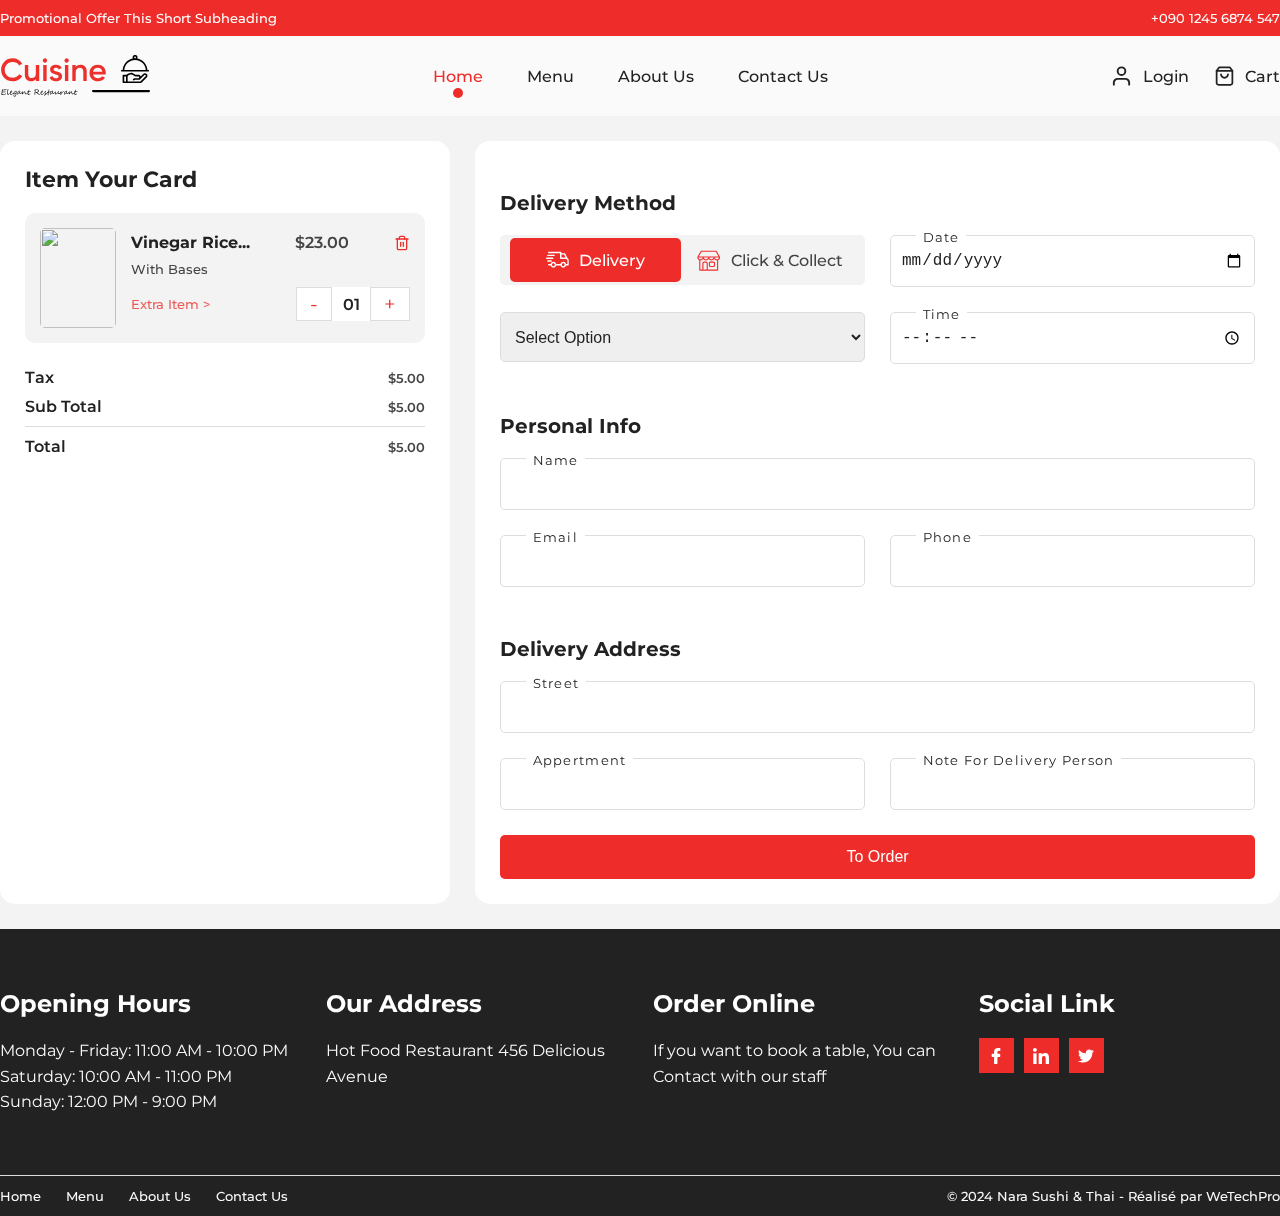
==== commit 9b4b7289: "checkout page added with responsive" ====
--- a/checkout.html
+++ b/checkout.html
@@ -1,267 +1,625 @@
 <!DOCTYPE html>
 <html lang="en">
+  <head>
+    <meta charset="UTF-8" />
+    <meta name="viewport" content="width=device-width, initial-scale=1.0" />
+    <title>Document</title>
+    <link rel="stylesheet" href="./checkout/checkout.css" />
+  </head>
 
-<head>
-  <meta charset="UTF-8" />
-  <meta name="viewport" content="width=device-width, initial-scale=1.0" />
-  <title>Document</title>
-  <link rel="stylesheet" href="./checkout/checkout.css" />
-</head>
-
-<body>
-  <!-- start : header  -->
-  <section class="wtpi-header">
-    <!-- header top  -->
-    <div class="wtpi-header__top">
-      <div class="wtpi-header__top-content wtpi-container">
-        <p>Promotional Offer This Short Subheading</p>
-        <p>+090 1245 6874 547</p>
+  <body>
+    <!-- start : header  -->
+    <section class="wtpi-header">
+      <!-- header top  -->
+      <div class="wtpi-header__top">
+        <div class="wtpi-header__top-content wtpi-container">
+          <p>Promotional Offer This Short Subheading</p>
+          <p>+090 1245 6874 547</p>
+        </div>
       </div>
-    </div>
-    <!-- header bottom  -->
-    <div class="wtpi-header__bottom">
-      <div class="wtpi-header__bottom-content wtpi-container">
-        <!-- logo  -->
-        <div class="wtpi-header__logo">
-          <svg xmlns="http://www.w3.org/2000/svg" width="175" height="50" viewBox="0 0 175 50" fill="none">
+      <!-- header bottom  -->
+      <div class="wtpi-header__bottom">
+        <div class="wtpi-header__bottom-content wtpi-container">
+          <!-- logo  -->
+          <div class="wtpi-header__logo">
+            <svg
+              xmlns="http://www.w3.org/2000/svg"
+              width="175"
+              height="50"
+              viewBox="0 0 175 50"
+              fill="none"
+            >
+              <path
+                d="M171.169 22.5894C170.627 22.0491 169.893 21.7457 169.128 21.7457C168.363 21.7457 167.63 22.0491 167.088 22.5894L164.135 25.5421C163.928 24.9922 163.559 24.5182 163.076 24.1834C162.593 23.8486 162.02 23.6689 161.433 23.6681H158.311C157.868 23.6681 157.672 23.4254 157.224 23.0305C156.557 22.444 155.781 21.9951 154.941 21.7096C154.1 21.424 153.211 21.3075 152.325 21.3666C151.44 21.4257 150.574 21.6594 149.779 22.0541C148.984 22.4488 148.274 22.9969 147.692 23.6667H143.991C143.865 23.6666 143.74 23.6915 143.623 23.7398C143.506 23.7881 143.4 23.859 143.311 23.9483C143.222 24.0376 143.151 24.1437 143.102 24.2604C143.054 24.3772 143.029 24.5023 143.029 24.6286V32.3241C143.029 32.5793 143.131 32.8239 143.311 33.0043C143.491 33.1847 143.736 33.2861 143.991 33.2861H163.358C163.737 33.2872 164.112 33.2132 164.463 33.0683C164.813 32.9233 165.131 32.7104 165.398 32.4418L171.17 26.6702C171.71 26.1285 172.013 25.3946 172.013 24.6296C172.013 23.8646 171.709 23.1308 171.169 22.5894ZM147.004 31.3636H144.952V25.592H147.004V31.3636ZM169.809 25.3101L164.037 31.0817C163.856 31.2615 163.612 31.3628 163.357 31.3636H148.928V25.1947C149.327 24.665 149.83 24.2234 150.408 23.8975C150.985 23.5716 151.624 23.3685 152.283 23.301C152.943 23.2334 153.609 23.3028 154.241 23.5048C154.872 23.7068 155.455 24.0371 155.953 24.475C156.441 24.9041 157.086 25.592 158.311 25.592H161.433C161.688 25.592 161.933 25.6933 162.113 25.8737C162.294 26.0541 162.395 26.2988 162.395 26.5539C162.395 26.809 162.294 27.0537 162.113 27.2341C161.933 27.4145 161.688 27.5158 161.433 27.5158H157.503C157.047 27.5165 156.597 27.625 156.191 27.8326C155.784 28.0402 155.433 28.3409 155.165 28.7103C155.015 28.917 154.954 29.1747 154.995 29.4266C155.035 29.6785 155.174 29.904 155.381 30.0536C155.587 30.2031 155.845 30.2644 156.097 30.2239C156.349 30.1835 156.574 30.0446 156.724 29.8379C156.813 29.7148 156.93 29.6145 157.066 29.5453C157.201 29.4761 157.351 29.4399 157.503 29.4397H162.56C162.686 29.4397 162.812 29.4148 162.928 29.3665C163.045 29.3181 163.151 29.2472 163.241 29.1578L168.448 23.95C168.537 23.8576 168.643 23.7838 168.761 23.733C168.878 23.6822 169.005 23.6553 169.133 23.654C169.261 23.6527 169.388 23.6769 169.506 23.7253C169.625 23.7737 169.732 23.8452 169.823 23.9357C169.913 24.0262 169.985 24.1339 170.033 24.2524C170.082 24.3709 170.106 24.4979 170.105 24.6259C170.103 24.7539 170.076 24.8803 170.026 24.9978C169.975 25.1153 169.901 25.2214 169.809 25.3101Z"
+                fill="black"
+              />
+              <path
+                d="M172.976 17.8964H171.982C171.771 14.6822 170.501 11.6284 168.371 9.21241C166.24 6.79639 163.37 5.15429 160.207 4.54279C160.409 4.10313 160.497 3.6197 160.464 3.137C160.43 2.65429 160.276 2.18779 160.015 1.78041C159.753 1.37303 159.394 1.03785 158.969 0.8057C158.545 0.573546 158.069 0.451874 157.585 0.451874C157.101 0.451874 156.625 0.573546 156.2 0.8057C155.776 1.03785 155.416 1.37303 155.155 1.78041C154.894 2.18779 154.74 2.65429 154.706 3.137C154.672 3.6197 154.761 4.10313 154.963 4.54279C151.784 5.14569 148.894 6.78194 146.741 9.19713C144.589 11.6123 143.294 14.6711 143.06 17.8978H142.065C141.81 17.8978 141.565 17.9992 141.385 18.1796C141.204 18.36 141.103 18.6046 141.103 18.8598C141.103 19.1149 141.204 19.3596 141.385 19.54C141.565 19.7204 141.81 19.8217 142.065 19.8217H172.976C173.231 19.8217 173.476 19.7204 173.656 19.54C173.837 19.3596 173.938 19.1149 173.938 18.8598C173.938 18.6046 173.837 18.36 173.656 18.1796C173.476 17.9992 173.231 17.8978 172.976 17.8978V17.8964ZM157.585 2.37716C157.775 2.37716 157.961 2.43358 158.12 2.53928C158.278 2.64498 158.401 2.79521 158.474 2.97098C158.547 3.14676 158.566 3.34017 158.529 3.52677C158.492 3.71336 158.4 3.88477 158.265 4.0193C158.131 4.15383 157.959 4.24544 157.773 4.28256C157.586 4.31967 157.393 4.30062 157.217 4.22782C157.041 4.15501 156.891 4.03172 156.785 3.87353C156.68 3.71534 156.623 3.52936 156.623 3.3391C156.624 3.08409 156.725 2.83963 156.905 2.65931C157.086 2.47899 157.33 2.37753 157.585 2.37716ZM144.99 17.8964C145.274 14.7365 146.718 11.7937 149.044 9.63605C151.37 7.47836 154.413 6.2587 157.585 6.21246C160.752 6.23359 163.795 7.4482 166.107 9.61391C168.418 11.7796 169.828 14.7372 170.054 17.8964H144.99Z"
+                fill="black"
+              />
+              <path
+                d="M173.516 43.8217H108.882C108.696 43.8454 108.507 43.8293 108.328 43.7744C108.149 43.7195 107.984 43.6271 107.843 43.5034C107.703 43.3797 107.59 43.2274 107.513 43.0568C107.436 42.8861 107.396 42.701 107.396 42.5138C107.396 42.3265 107.436 42.1414 107.513 41.9708C107.59 41.8001 107.703 41.6479 107.843 41.5241C107.984 41.4004 108.149 41.308 108.328 41.2531C108.507 41.1982 108.696 41.1821 108.882 41.2058H173.516C173.701 41.1821 173.89 41.1982 174.069 41.2531C174.248 41.308 174.413 41.4004 174.554 41.5241C174.694 41.6479 174.807 41.8001 174.884 41.9708C174.961 42.1414 175.001 42.3265 175.001 42.5138C175.001 42.701 174.961 42.8861 174.884 43.0568C174.807 43.2274 174.694 43.3797 174.554 43.5034C174.413 43.6271 174.248 43.7195 174.069 43.7744C173.89 43.8293 173.701 43.8454 173.516 43.8217Z"
+                fill="black"
+              />
+              <path
+                d="M14.801 31.2018C10.9132 31.2018 7.68985 29.9223 5.13083 27.3633C2.57181 24.7797 1.2923 21.5932 1.2923 17.8039C1.2923 14.0146 2.57181 10.8404 5.13083 8.28139C7.68985 5.69776 10.9132 4.40595 14.801 4.40595C17.1385 4.40595 19.2916 4.95958 21.26 6.06685C23.2531 7.17412 24.8033 8.67508 25.9106 10.5697L22.2197 12.7105C21.5307 11.4309 20.5219 10.4221 19.1931 9.68392C17.889 8.92114 16.425 8.53975 14.801 8.53975C12.0451 8.53975 9.80596 9.41326 8.08354 11.1603C6.38573 12.9073 5.53683 15.1218 5.53683 17.8039C5.53683 20.4859 6.38573 22.7005 8.08354 24.4475C9.80596 26.1945 12.0451 27.068 14.801 27.068C16.425 27.068 17.9013 26.6989 19.23 25.9608C20.5588 25.198 21.5553 24.1768 22.2197 22.8973L25.9106 25.0011C24.8279 26.8958 23.29 28.4091 21.2969 29.5409C19.3285 30.6482 17.1631 31.2018 14.801 31.2018ZM41.797 12.2676H45.7831V30.722H41.797V28.3598C40.5913 30.2545 38.6843 31.2018 36.0761 31.2018C33.96 31.2018 32.2499 30.5252 30.9457 29.1718C29.6416 27.8185 28.9896 25.9608 28.9896 23.5986V12.2676H32.9757V23.1926C32.9757 24.5705 33.3448 25.6286 34.083 26.3668C34.8212 27.1049 35.83 27.474 37.1095 27.474C38.5121 27.474 39.6439 27.0434 40.5052 26.1822C41.3664 25.2964 41.797 23.9554 41.797 22.1591V12.2676ZM54.209 8.7612C53.7169 9.25332 53.1264 9.49938 52.4374 9.49938C51.7484 9.49938 51.1456 9.25332 50.6289 8.7612C50.1367 8.24448 49.8907 7.64163 49.8907 6.95266C49.8907 6.2637 50.1367 5.67315 50.6289 5.18104C51.121 4.66431 51.7238 4.40595 52.4374 4.40595C53.151 4.40595 53.7538 4.66431 54.2459 5.18104C54.7381 5.67315 54.9841 6.2637 54.9841 6.95266C54.9841 7.64163 54.7258 8.24448 54.209 8.7612ZM50.4443 30.722V12.2676H54.4305V30.722H50.4443ZM62.5308 17.361C62.5308 17.9761 62.863 18.4683 63.5274 18.8373C64.2164 19.1818 65.0407 19.4894 66.0003 19.7601C66.9845 20.0061 67.9688 20.3014 68.953 20.6459C69.9372 20.9904 70.7615 21.5809 71.4259 22.4175C72.1149 23.2295 72.4593 24.263 72.4593 25.5179C72.4593 27.2895 71.7704 28.6797 70.3924 29.6886C69.0391 30.6974 67.329 31.2018 65.2621 31.2018C63.4413 31.2018 61.8788 30.8204 60.5747 30.0577C59.2706 29.2949 58.3232 28.2368 57.7327 26.8835L61.1652 24.8904C61.805 26.662 63.1706 27.5478 65.2621 27.5478C67.3536 27.5478 68.3994 26.8589 68.3994 25.4809C68.3994 24.8904 68.0549 24.4106 67.3659 24.0415C66.7016 23.6724 65.8773 23.3648 64.893 23.1188C63.9334 22.8481 62.9614 22.5405 61.9772 22.1961C60.993 21.8516 60.1564 21.2856 59.4674 20.4982C58.803 19.6862 58.4709 18.6651 58.4709 17.4348C58.4709 15.737 59.1106 14.3714 60.3901 13.3379C61.6942 12.3045 63.3059 11.7877 65.2252 11.7877C66.7508 11.7877 68.1041 12.1322 69.2852 12.8212C70.4909 13.4855 71.4136 14.4206 72.0533 15.6263L68.6946 17.5086C68.0549 16.1061 66.8984 15.4048 65.2252 15.4048C64.4624 15.4048 63.8227 15.5771 63.3059 15.9215C62.7892 16.2414 62.5308 16.7212 62.5308 17.361ZM79.5118 8.7612C79.0197 9.25332 78.4292 9.49938 77.7402 9.49938C77.0512 9.49938 76.4484 9.25332 75.9317 8.7612C75.4395 8.24448 75.1935 7.64163 75.1935 6.95266C75.1935 6.2637 75.4395 5.67315 75.9317 5.18104C76.4238 4.66431 77.0266 4.40595 77.7402 4.40595C78.4538 4.40595 79.0566 4.66431 79.5487 5.18104C80.0409 5.67315 80.2869 6.2637 80.2869 6.95266C80.2869 7.64163 80.0286 8.24448 79.5118 8.7612ZM75.7471 30.722V12.2676H79.7333V30.722H75.7471ZM94.0687 11.7877C96.1848 11.7877 97.8949 12.4644 99.199 13.8177C100.503 15.1711 101.155 17.0288 101.155 19.391V30.722H97.169V19.797C97.169 18.419 96.7999 17.361 96.0617 16.6228C95.3236 15.8846 94.3147 15.5155 93.0352 15.5155C91.6327 15.5155 90.5008 15.9584 89.6396 16.8443C88.7784 17.7055 88.3478 19.0342 88.3478 20.8304V30.722H84.3616V12.2676H88.3478V14.6297C89.5535 12.7351 91.4604 11.7877 94.0687 11.7877ZM108.585 23.1926C108.88 24.5951 109.556 25.6778 110.615 26.4406C111.673 27.1788 112.964 27.5478 114.49 27.5478C116.606 27.5478 118.193 26.7851 119.251 25.2595L122.536 27.1788C120.715 29.8608 118.021 31.2018 114.453 31.2018C111.451 31.2018 109.027 30.2914 107.182 28.4706C105.337 26.6251 104.414 24.2999 104.414 21.4948C104.414 18.7389 105.324 16.4383 107.145 14.5928C108.966 12.7228 111.303 11.7877 114.158 11.7877C116.864 11.7877 119.079 12.7351 120.801 14.6297C122.548 16.5244 123.422 18.825 123.422 21.5317C123.422 21.95 123.373 22.5036 123.274 23.1926H108.585ZM108.548 19.9446H119.399C119.128 18.4436 118.501 17.3118 117.516 16.549C116.557 15.7862 115.425 15.4048 114.121 15.4048C112.645 15.4048 111.414 15.8108 110.43 16.6228C109.446 17.4348 108.818 18.5421 108.548 19.9446Z"
+                fill="#ED302C"
+              />
+              <path
+                d="M7.54028 40.8355C7.54028 40.861 7.53321 40.8921 7.51906 40.9289C7.50774 40.9657 7.49218 41.0039 7.47238 41.0435C7.4554 41.0803 7.43418 41.1156 7.40872 41.1496C7.38608 41.1807 7.36203 41.2019 7.33657 41.2132C7.25735 41.25 7.1852 41.2783 7.12013 41.2981C7.05788 41.3151 6.98291 41.3321 6.8952 41.3491C6.62642 41.4 6.36329 41.4438 6.10583 41.4806C5.85119 41.5146 5.60929 41.5429 5.38011 41.5655C5.15377 41.5853 4.94582 41.5994 4.75625 41.6079C4.56669 41.6164 4.40542 41.6207 4.27244 41.6207C4.19888 41.6207 4.13381 41.6207 4.07722 41.6207C4.02347 41.6207 3.97112 41.6221 3.9202 41.6249C3.86927 41.6249 3.81976 41.6263 3.77166 41.6292C3.72356 41.6292 3.67263 41.6292 3.61888 41.6292C3.49156 41.6292 3.38122 41.6277 3.28785 41.6249C3.19731 41.6221 3.11951 41.6178 3.05443 41.6122C3.01199 41.7112 2.98229 41.8329 2.96531 41.9772C2.94833 42.1215 2.9356 42.2714 2.92711 42.427C2.91863 42.5798 2.91155 42.7298 2.90589 42.8769C2.90307 43.024 2.89458 43.1527 2.88043 43.2631C2.93702 43.3027 2.98511 43.3338 3.02472 43.3564C3.06716 43.3762 3.10819 43.3918 3.1478 43.4031C3.19024 43.4116 3.23409 43.4173 3.27936 43.4201C3.32463 43.4201 3.3798 43.4201 3.44488 43.4201C3.51561 43.4201 3.59341 43.4201 3.67829 43.4201C3.766 43.4201 3.85229 43.4187 3.93717 43.4159C4.02488 43.4102 4.10976 43.4045 4.19181 43.3989C4.27386 43.3904 4.34742 43.3777 4.41249 43.3607C4.52284 43.3324 4.62045 43.3168 4.70533 43.314C4.7902 43.3112 4.87225 43.3098 4.95147 43.3098C5.03352 43.3098 5.11557 43.3055 5.19762 43.297C5.27967 43.2857 5.37162 43.2602 5.47348 43.2206C5.54704 43.1923 5.61353 43.1655 5.67294 43.14C5.73236 43.1145 5.78895 43.0933 5.8427 43.0763C5.89646 43.0594 5.94739 43.0466 5.99548 43.0381C6.04641 43.0268 6.10017 43.0212 6.15675 43.0212C6.20202 43.0212 6.24022 43.0381 6.27134 43.0721C6.30246 43.1032 6.32651 43.1442 6.34349 43.1952C6.36046 43.2433 6.37178 43.2984 6.37744 43.3607C6.38593 43.4201 6.39017 43.4781 6.39017 43.5347C6.39017 43.5969 6.36754 43.6493 6.32227 43.6917C6.277 43.7341 6.22324 43.7695 6.161 43.7978C6.10158 43.8261 6.04075 43.8487 5.97851 43.8657C5.91626 43.8827 5.86675 43.8954 5.82997 43.9039C5.7649 43.9181 5.6786 43.9294 5.57109 43.9379C5.46641 43.9463 5.35606 43.9548 5.24006 43.9633C5.12406 43.969 5.01089 43.9746 4.90055 43.9803C4.79303 43.9831 4.70391 43.9888 4.63318 43.9973C4.43796 44.0199 4.23425 44.0369 4.02205 44.0482C3.80985 44.0567 3.59483 44.0609 3.37697 44.0609C3.26663 44.0609 3.17185 44.068 3.09263 44.0822C3.01624 44.0963 2.92994 44.1175 2.83375 44.1458C2.81394 44.1515 2.79272 44.1897 2.77009 44.2604C2.74745 44.3283 2.72341 44.4146 2.69794 44.5193C2.67248 44.624 2.6456 44.7385 2.61731 44.863C2.59184 44.9875 2.56638 45.1064 2.54092 45.2195C2.50131 45.3921 2.4716 45.5491 2.45179 45.6906C2.43482 45.8321 2.4235 45.9325 2.41784 45.9919C2.43482 46.0089 2.45604 46.0273 2.4815 46.0471C2.50696 46.0669 2.53526 46.0768 2.56638 46.0768C2.63994 46.0768 2.72765 46.0768 2.8295 46.0768C2.93419 46.074 3.0417 46.0711 3.15204 46.0683C3.26239 46.0655 3.3699 46.0627 3.47458 46.0598C3.57927 46.0542 3.6698 46.0485 3.74619 46.0429C3.93293 46.0259 4.12815 46.0089 4.33186 45.9919C4.53557 45.9721 4.73362 45.9509 4.92601 45.9283C5.1184 45.9056 5.29948 45.8816 5.46924 45.8561C5.64182 45.8278 5.79036 45.7967 5.91485 45.7628C5.91202 45.7628 5.93041 45.7571 5.97002 45.7458C6.01246 45.7345 6.06622 45.7203 6.13129 45.7033C6.19636 45.6835 6.2671 45.6637 6.34349 45.6439C6.41988 45.6213 6.49061 45.6015 6.55568 45.5845C6.62076 45.5675 6.67451 45.5534 6.71695 45.5421C6.76222 45.5279 6.78344 45.5208 6.78061 45.5208C6.82305 45.5208 6.86408 45.5322 6.90369 45.5548C6.9433 45.5774 6.97866 45.6086 7.00979 45.6482C7.04091 45.6849 7.06496 45.7288 7.08193 45.7797C7.10174 45.8307 7.11164 45.8858 7.11164 45.9452C7.11164 45.9679 7.10032 46.0004 7.07769 46.0429C7.05505 46.0825 7.02393 46.1235 6.98432 46.1659C6.94471 46.2084 6.89803 46.248 6.84427 46.2848C6.79334 46.3215 6.73676 46.3456 6.67451 46.3569C6.53305 46.3824 6.39866 46.4064 6.27134 46.4291C6.14685 46.4489 6.01812 46.4672 5.88514 46.4842C5.75499 46.5012 5.61636 46.5182 5.46924 46.5352C5.32211 46.5493 5.15801 46.5649 4.97694 46.5818C4.75908 46.6045 4.53981 46.6285 4.31913 46.654C4.10127 46.6766 3.89615 46.7007 3.70376 46.7261C3.51419 46.7516 3.34444 46.7756 3.19448 46.7983C3.04736 46.8181 2.93843 46.8351 2.8677 46.8492C2.80263 46.8633 2.73048 46.8803 2.65126 46.9001C2.57204 46.9228 2.49282 46.944 2.4136 46.9638C2.33721 46.9836 2.26506 47.0006 2.19716 47.0147C2.12925 47.0317 2.07408 47.0402 2.03164 47.0402C1.95525 47.0402 1.88735 47.0289 1.82793 47.0062C1.76852 46.9864 1.71901 46.9496 1.6794 46.8959C1.63979 46.8421 1.61008 46.77 1.59027 46.6794C1.57047 46.5889 1.56057 46.4743 1.56057 46.3357C1.56057 46.214 1.57754 46.0796 1.61149 45.9325C1.64544 45.7826 1.68647 45.6001 1.73457 45.385C1.76569 45.2096 1.80106 45.0356 1.84067 44.863C1.88028 44.6876 1.91706 44.5136 1.95101 44.341C1.98779 44.1656 2.0175 43.9916 2.04013 43.819C2.06559 43.6436 2.07974 43.4668 2.08257 43.2885C2.0854 43.1612 2.09389 43.0325 2.10803 42.9023C2.12501 42.7722 2.14057 42.6406 2.15472 42.5077C2.17169 42.3747 2.18584 42.2417 2.19716 42.1087C2.2113 41.9757 2.21838 41.8456 2.21838 41.7183C2.21838 41.6956 2.21555 41.6645 2.20989 41.6249C2.20423 41.5853 2.2014 41.5556 2.2014 41.5358C2.2014 41.4141 2.24525 41.2797 2.33296 41.1326C2.3556 41.0958 2.39238 41.0576 2.44331 41.018C2.49706 40.9784 2.55506 40.9431 2.61731 40.9119C2.68238 40.878 2.74604 40.8511 2.80828 40.8313C2.87053 40.8115 2.92429 40.8016 2.96955 40.8016C2.99785 40.8016 3.04594 40.8072 3.11385 40.8186C3.18458 40.8299 3.25814 40.844 3.33453 40.861C3.41092 40.8751 3.48307 40.8879 3.55097 40.8992C3.62171 40.9105 3.67122 40.9162 3.69951 40.9162C3.74761 40.9162 3.81127 40.9176 3.89049 40.9204C3.97254 40.9204 4.06025 40.9218 4.15361 40.9247C4.24981 40.9247 4.35025 40.9247 4.45493 40.9247C4.55962 40.9247 4.65864 40.9218 4.75201 40.9162C4.96704 40.9049 5.17074 40.8921 5.36314 40.878C5.55836 40.8638 5.76207 40.8384 5.97426 40.8016C6.10158 40.7818 6.219 40.7549 6.32651 40.721C6.43402 40.687 6.53729 40.6559 6.63632 40.6276C6.73534 40.5965 6.83295 40.5696 6.92915 40.547C7.02818 40.5243 7.12862 40.513 7.23047 40.513C7.26725 40.513 7.30403 40.5229 7.34081 40.5427C7.37759 40.5597 7.41013 40.5837 7.43842 40.6149C7.46955 40.6431 7.49359 40.6771 7.51057 40.7167C7.53038 40.7563 7.54028 40.7959 7.54028 40.8355ZM11.954 45.0795C11.954 45.1049 11.9342 45.1431 11.8946 45.1941C11.8578 45.245 11.8083 45.3016 11.746 45.3638C11.6838 45.4261 11.613 45.4911 11.5338 45.559C11.4546 45.6269 11.3754 45.6906 11.2962 45.75C10.8661 46.0782 10.487 46.3258 10.1588 46.4927C9.83342 46.6568 9.542 46.7389 9.28454 46.7389C9.17137 46.7389 9.05395 46.7134 8.93229 46.6625C8.81346 46.6087 8.70453 46.5196 8.60551 46.3951C8.50648 46.2678 8.42443 46.1009 8.35936 45.8943C8.29711 45.6849 8.26599 45.4232 8.26599 45.1092C8.26599 44.9819 8.27165 44.839 8.28297 44.6805C8.29429 44.5221 8.30843 44.3566 8.32541 44.184C8.34521 44.0114 8.36643 43.836 8.38907 43.6578C8.4117 43.4767 8.43575 43.2999 8.46121 43.1273C8.48668 42.9547 8.51214 42.792 8.5376 42.6392C8.56307 42.4836 8.58712 42.3436 8.60975 42.2191C8.62956 42.1144 8.65078 42.0055 8.67341 41.8923C8.69887 41.7791 8.72434 41.6674 8.7498 41.557C8.77527 41.4438 8.79931 41.3377 8.82195 41.2387C8.84741 41.1369 8.87146 41.0463 8.8941 40.9671C8.91673 40.8935 8.94785 40.8143 8.98746 40.7294C9.02707 40.6417 9.07234 40.5611 9.12327 40.4875C9.1742 40.4111 9.22795 40.3489 9.28454 40.3008C9.34395 40.2499 9.40337 40.2244 9.46278 40.2244C9.52786 40.2244 9.5802 40.2329 9.61981 40.2499C9.65942 40.2669 9.69054 40.2923 9.71318 40.3263C9.73581 40.3574 9.74996 40.3942 9.75562 40.4366C9.7641 40.479 9.76835 40.5257 9.76835 40.5767C9.76835 40.6927 9.74571 40.8469 9.70044 41.0392C9.65518 41.2288 9.6 41.4311 9.53493 41.6461C9.47269 41.8612 9.40903 42.0776 9.34395 42.2955C9.27888 42.5133 9.22512 42.7071 9.18268 42.8769C9.16854 42.9419 9.15298 43.024 9.136 43.123C9.11902 43.222 9.10346 43.3324 9.08932 43.454C9.07517 43.5729 9.06102 43.7002 9.04688 43.836C9.03556 43.969 9.02424 44.102 9.01293 44.2349C9.00444 44.3679 8.99736 44.4981 8.99171 44.6254C8.98605 44.7527 8.98322 44.8701 8.98322 44.9776C8.98322 45.204 9.00019 45.3879 9.03415 45.5293C9.07093 45.668 9.11761 45.7769 9.1742 45.8561C9.23078 45.9353 9.29444 45.9891 9.36517 46.0174C9.43591 46.0429 9.50664 46.0556 9.57737 46.0556C9.69337 46.0556 9.81362 46.0372 9.9381 46.0004C10.0626 45.9636 10.1956 45.907 10.337 45.8307C10.4813 45.7543 10.6369 45.6595 10.8039 45.5463C10.9708 45.4303 11.1547 45.2945 11.3556 45.1389C11.4093 45.0965 11.4574 45.0554 11.4999 45.0158C11.5451 44.9762 11.5848 44.9408 11.6187 44.9097C11.6527 44.8758 11.6838 44.8503 11.7121 44.8333C11.7404 44.8135 11.7672 44.8036 11.7927 44.8036C11.8323 44.8036 11.8691 44.8234 11.903 44.863C11.937 44.9026 11.954 44.9748 11.954 45.0795ZM16.7411 43.9421C16.7411 43.9845 16.71 44.0595 16.6478 44.167C16.5007 44.3792 16.3351 44.5914 16.1512 44.8036C15.9702 45.0158 15.7764 45.2181 15.5698 45.4105C15.3661 45.6001 15.1525 45.7783 14.929 45.9452C14.7083 46.1093 14.4848 46.2522 14.2584 46.3739C14.0321 46.4927 13.8057 46.5847 13.5794 46.6497C13.3559 46.7148 13.1395 46.7459 12.9301 46.7431C12.4774 46.7431 12.1251 46.6115 11.8733 46.3484C11.6244 46.0853 11.4999 45.6878 11.4999 45.1559C11.4999 44.7117 11.5678 44.2802 11.7036 43.8615C11.8422 43.4427 12.0771 43.0396 12.4081 42.6519C12.4703 42.584 12.5396 42.519 12.616 42.4567C12.6953 42.3945 12.7773 42.3393 12.8622 42.2912C12.9499 42.2431 13.039 42.2049 13.1295 42.1766C13.2229 42.1483 13.3163 42.1314 13.4096 42.1257C13.4323 42.1257 13.4634 42.1285 13.503 42.1342C13.5426 42.1398 13.5851 42.1497 13.6303 42.1639C13.6756 42.178 13.7195 42.1964 13.7619 42.2191C13.8043 42.2389 13.8383 42.2643 13.8638 42.2955C13.943 42.386 14.0052 42.4794 14.0505 42.5756C14.0986 42.6718 14.1255 42.7778 14.1311 42.8938C14.1368 43.024 14.1212 43.1527 14.0844 43.28C14.0505 43.4045 13.9911 43.5333 13.9062 43.6662C13.8241 43.7964 13.7152 43.9322 13.5794 44.0737C13.4436 44.2123 13.2795 44.3623 13.0871 44.5235C12.9654 44.6254 12.8296 44.7385 12.6797 44.863C12.5326 44.9847 12.3543 45.1134 12.145 45.2492C12.145 45.5237 12.227 45.733 12.3911 45.8773C12.558 46.0188 12.7858 46.0895 13.0744 46.0895C13.2356 46.0895 13.3983 46.0683 13.5624 46.0259C13.7265 45.9834 13.8878 45.9283 14.0462 45.8604C14.2047 45.7896 14.3575 45.7104 14.5046 45.6227C14.6545 45.5322 14.7946 45.4402 14.9247 45.3468C15.1652 45.1714 15.3831 44.9974 15.5783 44.8248C15.7735 44.6494 15.9673 44.4655 16.1597 44.2731L16.3889 44.044C16.5275 43.9223 16.628 43.8615 16.6902 43.8615C16.7242 43.8615 16.7411 43.8883 16.7411 43.9421ZM13.4988 43.0976C13.4959 43.0551 13.4889 43.0141 13.4776 42.9745C13.4691 42.932 13.4549 42.8953 13.4351 42.8641C13.4153 42.833 13.3927 42.809 13.3672 42.792C13.3417 42.7722 13.312 42.7623 13.2781 42.7623C13.1281 42.7708 12.9782 42.8627 12.8282 43.0381C12.6783 43.2107 12.5368 43.4399 12.4038 43.7257C12.3727 43.7879 12.3444 43.8586 12.319 43.9379C12.2963 44.0143 12.2737 44.0935 12.2511 44.1755C12.2312 44.2547 12.2129 44.334 12.1959 44.4132C12.1817 44.4924 12.169 44.5631 12.1577 44.6254C12.3048 44.515 12.4406 44.4132 12.5651 44.3198C12.6896 44.2264 12.8056 44.1303 12.9131 44.0312C12.981 43.969 13.0503 43.9025 13.1211 43.8318C13.1918 43.7582 13.2555 43.6818 13.312 43.6026C13.3715 43.5234 13.4181 43.4413 13.4521 43.3564C13.486 43.2716 13.5016 43.1853 13.4988 43.0976ZM19.2281 43.6111C19.2055 43.8063 19.1871 44.0227 19.1729 44.2604C19.1588 44.4981 19.1404 44.7626 19.1177 45.054C19.1093 45.1615 19.0979 45.2832 19.0838 45.419C19.0697 45.5548 19.0541 45.6949 19.0371 45.8391C19.0201 45.9834 19.0032 46.1263 18.9862 46.2678C18.9692 46.4064 18.9522 46.5323 18.9353 46.6455C18.9098 46.8096 18.8773 46.9794 18.8376 47.1548C18.798 47.333 18.7485 47.5084 18.6891 47.681C18.6297 47.8536 18.5561 48.0177 18.4684 48.1733C18.3835 48.3289 18.2817 48.4647 18.1629 48.5807C18.044 48.6996 17.9054 48.7929 17.747 48.8608C17.5913 48.9316 17.4131 48.9669 17.2122 48.9669C17.0849 48.9669 16.9562 48.9514 16.826 48.9202C16.6959 48.8891 16.5671 48.8467 16.4398 48.7929C16.3153 48.742 16.1937 48.6798 16.0748 48.6062C15.9588 48.5355 15.8513 48.4591 15.7523 48.377C15.642 48.2865 15.5444 48.1931 15.4595 48.0969C15.3746 48.0036 15.3039 47.9074 15.2473 47.8083C15.1907 47.7121 15.1624 47.6174 15.1624 47.524C15.1624 47.4363 15.1907 47.3924 15.2473 47.3924C15.2671 47.3924 15.2883 47.4023 15.3109 47.4221C15.3223 47.4306 15.3364 47.4434 15.3534 47.4603C15.3675 47.4773 15.3817 47.4929 15.3958 47.507C15.41 47.524 15.4227 47.5381 15.434 47.5495C15.4453 47.5636 15.4524 47.5721 15.4552 47.5749C16.0013 48.0785 16.5841 48.3303 17.2037 48.3303C17.4103 48.3303 17.5786 48.2822 17.7088 48.186C17.8417 48.0927 17.9464 47.9696 18.0228 47.8168C18.102 47.6669 18.1614 47.4985 18.2011 47.3118C18.2435 47.1279 18.2789 46.9454 18.3072 46.7643C18.3241 46.6512 18.3383 46.538 18.3496 46.4248C18.3637 46.3116 18.3765 46.1942 18.3878 46.0726C18.3991 45.9481 18.4104 45.8179 18.4217 45.6821C18.4331 45.5463 18.4458 45.3992 18.4599 45.2407C18.3439 45.3652 18.1968 45.4982 18.0186 45.6397C17.8432 45.7783 17.6536 45.907 17.4499 46.0259C17.249 46.1447 17.0453 46.2437 16.8388 46.323C16.635 46.3993 16.4469 46.4375 16.2743 46.4375C16.2007 46.4375 16.1328 46.4206 16.0706 46.3866C16.0084 46.3527 15.9546 46.3046 15.9093 46.2423C15.8641 46.1772 15.8273 46.0994 15.799 46.0089C15.7735 45.9155 15.7608 45.8123 15.7608 45.6991C15.7608 45.535 15.7891 45.3596 15.8457 45.1728C15.9023 44.9861 15.9744 44.8008 16.0621 44.6169C16.1498 44.4302 16.2474 44.2505 16.3549 44.0779C16.4625 43.9025 16.5671 43.7455 16.669 43.6068C16.7708 43.471 16.8939 43.3296 17.0382 43.1824C17.1825 43.0325 17.3367 42.8967 17.5008 42.775C17.6677 42.6505 17.8403 42.5487 18.0186 42.4695C18.1968 42.3902 18.3708 42.3506 18.5406 42.3506C18.6905 42.3506 18.8306 42.3846 18.9607 42.4525C19.0909 42.5176 19.1913 42.6166 19.262 42.7496C19.279 42.7807 19.2889 42.8274 19.2918 42.8896C19.2946 42.949 19.2932 43.0183 19.2875 43.0976C19.2818 43.1739 19.2734 43.2574 19.262 43.348C19.2507 43.4357 19.2394 43.5234 19.2281 43.6111ZM18.5321 44.3835C18.5434 44.2986 18.5547 44.1967 18.566 44.0779C18.5774 43.9562 18.5915 43.8063 18.6085 43.6281C18.617 43.5347 18.6255 43.4413 18.6339 43.348C18.6453 43.2546 18.6424 43.1782 18.6255 43.1188C18.6028 43.0367 18.559 42.9844 18.4939 42.9618C18.4288 42.9391 18.3227 42.9278 18.1756 42.9278C18.0398 43.0127 17.904 43.1174 17.7682 43.2419C17.6352 43.3663 17.5065 43.5007 17.382 43.645C17.2603 43.7893 17.1471 43.9393 17.0425 44.0949C16.9378 44.2477 16.8458 44.3976 16.7666 44.5447C16.6789 44.706 16.6096 44.8673 16.5587 45.0286C16.5077 45.187 16.4823 45.3214 16.4823 45.4317C16.4823 45.4798 16.4907 45.5194 16.5077 45.5506C16.5275 45.5817 16.5516 45.6071 16.5799 45.6269C16.611 45.6439 16.6449 45.6567 16.6817 45.6651C16.7213 45.6708 16.7609 45.6736 16.8006 45.6736C16.8996 45.6736 17.0057 45.6524 17.1189 45.61C17.2349 45.5675 17.3494 45.5152 17.4626 45.4529C17.5758 45.3907 17.6833 45.3256 17.7852 45.2577C17.887 45.187 17.9747 45.1233 18.0483 45.0667C18.0794 45.0441 18.1204 45.0087 18.1714 44.9606C18.2223 44.9126 18.2732 44.8574 18.3241 44.7951C18.3751 44.7301 18.4203 44.6622 18.4599 44.5914C18.4995 44.5207 18.5236 44.4514 18.5321 44.3835ZM22.9415 42.9957C22.9415 42.99 22.9373 42.9745 22.9288 42.949C22.9203 42.9236 22.9076 42.8981 22.8906 42.8726C22.8736 42.8443 22.8524 42.8203 22.827 42.8005C22.8043 42.7778 22.7789 42.7665 22.7506 42.7665H22.7421C22.6374 42.7778 22.5256 42.8132 22.4068 42.8726C22.288 42.9292 22.1621 43.0183 22.0291 43.14C21.8961 43.2588 21.7561 43.413 21.6089 43.6026C21.4618 43.7922 21.309 44.0227 21.1506 44.2944C21.1025 44.3764 21.0487 44.4669 20.9893 44.566C20.9327 44.6622 20.8776 44.7697 20.8238 44.8885C20.7729 45.0045 20.729 45.129 20.6923 45.262C20.6583 45.3949 20.6413 45.535 20.6413 45.6821C20.6413 45.7698 20.6724 45.8363 20.7347 45.8816C20.7998 45.9269 20.8663 45.9495 20.9342 45.9495C21.0049 45.9495 21.0968 45.9113 21.21 45.8349C21.3232 45.7557 21.4448 45.6524 21.575 45.5251C21.708 45.3949 21.8424 45.2478 21.9782 45.0837C22.1168 44.9168 22.2441 44.7456 22.3601 44.5702C22.4789 44.3948 22.5808 44.2222 22.6657 44.0524C22.7534 43.8827 22.8128 43.7285 22.8439 43.5899C22.8524 43.5474 22.8623 43.4979 22.8736 43.4413C22.885 43.3819 22.8949 43.3239 22.9033 43.2673C22.9147 43.2079 22.9231 43.1541 22.9288 43.106C22.9373 43.0551 22.9415 43.0183 22.9415 42.9957ZM26.2603 43.4838C26.2603 43.58 26.232 43.6832 26.1754 43.7936C26.1217 43.9011 26.0608 44.0001 25.9929 44.0906C25.8147 44.3311 25.628 44.5518 25.4327 44.7527C25.2403 44.9507 25.0451 45.1389 24.8471 45.3171C24.6405 45.5039 24.434 45.6496 24.2275 45.7543C24.0237 45.8589 23.8398 45.9113 23.6757 45.9113C23.605 45.9113 23.5343 45.8943 23.4635 45.8604C23.3956 45.8264 23.3306 45.7826 23.2683 45.7288C23.2089 45.6722 23.1552 45.6071 23.1071 45.5336C23.0618 45.46 23.0264 45.3836 23.001 45.3044C22.9868 45.262 22.9741 45.2139 22.9628 45.1601C22.9514 45.1035 22.9401 45.0526 22.9288 45.0073C22.9175 44.9592 22.9048 44.9196 22.8906 44.8885C22.8765 44.8546 22.8609 44.8376 22.8439 44.8376C22.8326 44.8376 22.8086 44.856 22.7718 44.8927C22.735 44.9295 22.6911 44.9776 22.6402 45.037C22.5921 45.0936 22.5398 45.1587 22.4832 45.2323C22.4266 45.303 22.37 45.3723 22.3134 45.4402C22.2597 45.5081 22.2102 45.5704 22.1649 45.6269C22.1225 45.6835 22.0885 45.726 22.063 45.7543C21.9753 45.8533 21.8707 45.9551 21.749 46.0598C21.6302 46.1617 21.5099 46.2551 21.3883 46.3399C21.2694 46.4248 21.1591 46.4941 21.0572 46.5479C20.9582 46.6016 20.8846 46.6285 20.8365 46.6285C20.729 46.6285 20.6243 46.6115 20.5225 46.5776C20.4235 46.5408 20.3358 46.4885 20.2594 46.4206C20.183 46.3527 20.1207 46.2692 20.0726 46.1702C20.0274 46.0711 20.0047 45.958 20.0047 45.8307C20.0047 45.6213 20.0458 45.3822 20.1278 45.1134C20.2127 44.8446 20.323 44.5716 20.4588 44.2944C20.5975 44.0171 20.7559 43.7511 20.9342 43.4965C21.1124 43.239 21.2977 43.0183 21.4901 42.8344C21.7136 42.6222 21.947 42.4666 22.1904 42.3676C22.4365 42.2657 22.6883 42.2148 22.9458 42.2148C22.9939 42.2148 23.0349 42.2247 23.0689 42.2445C23.1056 42.2643 23.1368 42.2898 23.1622 42.3209C23.1877 42.352 23.2103 42.3874 23.2301 42.427C23.2499 42.4638 23.2697 42.502 23.2895 42.5416C23.3009 42.5671 23.3249 42.5954 23.3617 42.6265C23.3985 42.6576 23.4367 42.6901 23.4763 42.7241C23.5159 42.7552 23.5498 42.7863 23.5781 42.8175C23.6093 42.8486 23.6248 42.8783 23.6248 42.9066C23.6248 42.966 23.6121 43.0325 23.5866 43.106C23.564 43.1768 23.5385 43.2602 23.5102 43.3564C23.4819 43.4498 23.4551 43.5573 23.4296 43.679C23.407 43.7978 23.3956 43.935 23.3956 44.0906C23.3956 44.1925 23.4041 44.3085 23.4211 44.4386C23.4409 44.5688 23.4692 44.6933 23.506 44.8121C23.5456 44.9281 23.5951 45.0257 23.6545 45.1049C23.7139 45.1842 23.7833 45.2238 23.8625 45.2238C23.9587 45.2238 24.0549 45.1969 24.1511 45.1431C24.2473 45.0866 24.3576 45.0087 24.4821 44.9097C24.7594 44.689 25.0225 44.4471 25.2715 44.184C25.5204 43.9209 25.7751 43.6592 26.0354 43.3989C26.0806 43.3536 26.1231 43.331 26.1627 43.331C26.2278 43.331 26.2603 43.3819 26.2603 43.4838ZM32.9657 43.836C32.9657 43.8898 32.9558 43.9449 32.936 44.0015C32.919 44.0553 32.8964 44.1104 32.8681 44.167C32.8427 44.2208 32.8129 44.2745 32.779 44.3283C32.745 44.3792 32.7125 44.4287 32.6814 44.4768C32.5993 44.6042 32.5031 44.7343 32.3928 44.8673C32.2825 44.9974 32.1636 45.1247 32.0363 45.2492C31.9118 45.3737 31.7831 45.4911 31.6501 45.6015C31.5171 45.7118 31.387 45.8094 31.2597 45.8943C31.1578 45.9622 31.0602 46.0259 30.9668 46.0853C30.8763 46.1447 30.7843 46.1956 30.691 46.2381C30.5976 46.2805 30.5 46.3145 30.3981 46.3399C30.2963 46.3654 30.1845 46.3781 30.0629 46.3781C29.828 46.3781 29.6371 46.3187 29.4899 46.1999C29.4164 46.1405 29.3513 46.0641 29.2947 45.9707C29.241 45.8745 29.1929 45.7684 29.1504 45.6524C29.1108 45.5364 29.0754 45.4133 29.0443 45.2832C29.016 45.153 28.992 45.0243 28.9722 44.897C28.9467 44.7385 28.9227 44.5971 28.9 44.4726C28.8774 44.3453 28.8505 44.2392 28.8194 44.1543C28.7911 44.0666 28.7557 44.0001 28.7133 43.9548C28.6709 43.9067 28.6157 43.8827 28.5478 43.8827C28.494 43.8827 28.4431 43.8883 28.395 43.8997C28.3469 43.911 28.296 43.9336 28.2422 43.9676C28.1913 44.0015 28.1347 44.0496 28.0725 44.1119C28.0102 44.1741 27.9367 44.2562 27.8518 44.358C27.7697 44.4599 27.6749 44.5844 27.5674 44.7315C27.4599 44.8786 27.334 45.054 27.1897 45.2577C27.119 45.3568 27.0355 45.4657 26.9393 45.5845C26.8431 45.7033 26.7441 45.8165 26.6423 45.924C26.5432 46.0315 26.4456 46.1263 26.3494 46.2084C26.2532 46.2904 26.1683 46.3428 26.0948 46.3654C25.8458 46.3116 25.7213 46.0018 25.7213 45.436C25.7213 45.286 25.7383 45.0583 25.7722 44.7527C25.7892 44.6141 25.809 44.4698 25.8317 44.3198C25.8543 44.167 25.8826 44.0157 25.9165 43.8657C25.9505 43.7129 25.9887 43.5658 26.0311 43.4243C26.0764 43.28 26.1287 43.1471 26.1882 43.0254C26.2164 42.9688 26.2462 42.925 26.2773 42.8938C26.3084 42.8599 26.3395 42.8358 26.3706 42.8217C26.4046 42.8047 26.4385 42.7948 26.4725 42.792C26.5093 42.7863 26.5461 42.7835 26.5828 42.7835C26.6281 42.7835 26.6677 42.8146 26.7017 42.8769C26.7385 42.9391 26.7568 43.0254 26.7568 43.1358C26.7568 43.2037 26.7512 43.2673 26.7399 43.3267C26.7285 43.3861 26.713 43.447 26.6932 43.5092C26.6734 43.5715 26.6522 43.6394 26.6295 43.7129C26.6069 43.7837 26.5843 43.8657 26.5616 43.9591C26.5446 44.0355 26.5248 44.1203 26.5022 44.2137C26.4824 44.3071 26.4626 44.4019 26.4428 44.4981C26.4258 44.5943 26.4103 44.689 26.3961 44.7824C26.3848 44.8729 26.3791 44.955 26.3791 45.0286C26.3791 45.0795 26.3876 45.1318 26.4046 45.1856C26.4838 45.1771 26.614 45.0583 26.795 44.8291C26.8884 44.7131 26.9903 44.5858 27.1006 44.4471C27.2138 44.3085 27.3354 44.1557 27.4656 43.9888C27.5618 43.8643 27.6566 43.7483 27.7499 43.6408C27.8461 43.5333 27.9451 43.4399 28.047 43.3607C28.1489 43.2786 28.2564 43.215 28.3695 43.1697C28.4855 43.1216 28.6129 43.0976 28.7515 43.0976C28.8986 43.0976 29.0203 43.1301 29.1165 43.1952C29.2155 43.2574 29.2947 43.3451 29.3541 43.4583C29.4135 43.5686 29.4588 43.7016 29.4899 43.8572C29.5239 44.0128 29.5508 44.184 29.5706 44.3707C29.5876 44.5292 29.6031 44.6862 29.6173 44.8418C29.6342 44.9974 29.6654 45.1375 29.7106 45.262C29.7559 45.3836 29.821 45.4827 29.9058 45.559C29.9907 45.6354 30.1124 45.6736 30.2708 45.6736C30.3925 45.6736 30.5198 45.6453 30.6528 45.5888C30.7858 45.5322 30.9258 45.4544 31.0729 45.3553C31.2201 45.2535 31.3714 45.1347 31.527 44.9988C31.6855 44.863 31.8482 44.7145 32.0151 44.5532C32.0802 44.491 32.1509 44.4132 32.2273 44.3198C32.3065 44.2236 32.3829 44.1317 32.4565 44.044C32.5328 43.9562 32.6036 43.8813 32.6687 43.819C32.7337 43.7568 32.7861 43.7257 32.8257 43.7257C32.8427 43.7257 32.8695 43.7341 32.9063 43.7511C32.9459 43.7681 32.9657 43.7964 32.9657 43.836ZM36.0511 42.9745C36.0511 43.0565 36.0341 43.1202 36.0001 43.1655C35.969 43.2107 35.9294 43.2447 35.8813 43.2673C35.836 43.29 35.7865 43.3041 35.7328 43.3098C35.679 43.3154 35.6309 43.3197 35.5885 43.3225C35.3508 43.3395 35.1075 43.3593 34.8585 43.3819C34.6124 43.4017 34.3874 43.4229 34.1837 43.4456C33.98 43.4654 33.8117 43.4852 33.6787 43.505C33.5486 43.5248 33.4821 43.5403 33.4792 43.5517C33.4594 43.6337 33.434 43.7356 33.4029 43.8572C33.3717 43.9789 33.3392 44.1104 33.3052 44.2519C33.2713 44.3905 33.2373 44.5348 33.2034 44.6848C33.1694 44.8319 33.1383 44.9734 33.11 45.1092C33.0846 45.2422 33.0633 45.3638 33.0464 45.4742C33.0294 45.5817 33.0209 45.668 33.0209 45.733C33.0209 45.7925 33.0251 45.8646 33.0336 45.9495C33.0421 46.0344 33.0619 46.1164 33.093 46.1956C33.127 46.272 33.1751 46.3371 33.2373 46.3909C33.2996 46.4446 33.3845 46.4715 33.492 46.4715C33.5514 46.4715 33.6235 46.4531 33.7084 46.4163C33.7961 46.3795 33.8909 46.3286 33.9928 46.2635C34.0946 46.1985 34.2007 46.1207 34.3111 46.0301C34.4214 45.9396 34.5303 45.8406 34.6378 45.733C34.6916 45.6793 34.7496 45.6284 34.8118 45.5803C34.8769 45.5293 34.9462 45.5039 35.0198 45.5039C35.1245 45.5039 35.1768 45.5534 35.1768 45.6524C35.1768 45.7033 35.1669 45.7529 35.1471 45.8009C35.1301 45.8462 35.1061 45.8929 35.075 45.941C35.0467 45.9863 35.0127 46.033 34.9731 46.081C34.9363 46.1263 34.8967 46.1744 34.8543 46.2253C34.826 46.2621 34.7835 46.3102 34.727 46.3696C34.6732 46.4262 34.6067 46.4885 34.5275 46.5564C34.4511 46.6243 34.3648 46.6936 34.2686 46.7643C34.1753 46.8322 34.0748 46.8931 33.9673 46.9468C33.8626 47.0034 33.7523 47.0487 33.6363 47.0826C33.5231 47.1194 33.4085 47.1378 33.2925 47.1378C33.1256 47.1378 32.9855 47.1137 32.8724 47.0656C32.762 47.0175 32.6715 46.9539 32.6007 46.8747C32.53 46.7954 32.4748 46.7063 32.4352 46.6073C32.3985 46.5054 32.3716 46.4036 32.3546 46.3017C32.3376 46.1999 32.3277 46.1009 32.3249 46.0047C32.3249 45.9056 32.3249 45.8208 32.3249 45.75C32.3249 45.6623 32.3334 45.559 32.3504 45.4402C32.3702 45.3186 32.3928 45.1898 32.4183 45.054C32.4437 44.9182 32.472 44.781 32.5031 44.6424C32.5371 44.5009 32.5668 44.3665 32.5923 44.2392C32.6177 44.1119 32.6389 43.9959 32.6559 43.8912C32.6757 43.7837 32.6856 43.6988 32.6856 43.6365C32.6856 43.5998 32.6672 43.58 32.6305 43.5771C32.5965 43.5715 32.5498 43.5729 32.4904 43.5814C32.431 43.5899 32.3631 43.5983 32.2867 43.6068C32.2131 43.6153 32.1367 43.6125 32.0575 43.5983C32.0066 43.5899 31.9585 43.5771 31.9132 43.5601C31.868 43.5432 31.8269 43.5205 31.7902 43.4922C31.7562 43.4611 31.7279 43.4229 31.7053 43.3777C31.6855 43.3296 31.6756 43.2701 31.6756 43.1994C31.6756 43.1117 31.6982 43.0509 31.7435 43.0169C31.7916 42.983 31.8482 42.966 31.9132 42.966H32.9106C32.9275 42.9575 32.9488 42.9292 32.9742 42.8811C33.0025 42.8302 33.0322 42.7665 33.0633 42.6901C33.0973 42.6109 33.1327 42.5232 33.1694 42.427C33.2062 42.328 33.243 42.2261 33.2798 42.1215C33.3194 42.0139 33.3562 41.9064 33.3901 41.7989C33.4269 41.6914 33.4609 41.591 33.492 41.4976C33.5401 41.3448 33.5967 41.2359 33.6617 41.1708C33.7268 41.1057 33.8089 41.0732 33.9079 41.0732C33.973 41.0732 34.0267 41.0859 34.0692 41.1114C34.1144 41.134 34.1498 41.1637 34.1753 41.2005C34.2007 41.2345 34.2191 41.2712 34.2304 41.3109C34.2417 41.3505 34.2474 41.3873 34.2474 41.4212C34.2474 41.4325 34.2375 41.4665 34.2177 41.5231C34.2007 41.5768 34.1781 41.6447 34.1498 41.7268C34.1215 41.8088 34.089 41.9008 34.0522 42.0026C34.0154 42.1045 33.9772 42.2063 33.9376 42.3082C33.9008 42.41 33.8654 42.5091 33.8315 42.6053C33.7975 42.7015 33.7678 42.7849 33.7424 42.8557C34.0055 42.8387 34.2276 42.8217 34.4087 42.8047C34.5926 42.7878 34.7496 42.7736 34.8797 42.7623C35.0099 42.7481 35.1202 42.7368 35.2108 42.7283C35.3041 42.7198 35.3918 42.7156 35.4739 42.7156C35.5984 42.7156 35.6974 42.7213 35.771 42.7326C35.8474 42.7439 35.9054 42.7609 35.945 42.7835C35.9874 42.8033 36.0157 42.8302 36.0299 42.8641C36.044 42.8953 36.0511 42.932 36.0511 42.9745ZM46.7203 46.7219C46.7175 46.8351 46.6581 46.9213 46.5421 46.9808C46.4261 47.0402 46.3087 47.0699 46.1898 47.0699C46.0342 47.0699 45.8772 47.0345 45.7188 46.9638C45.5632 46.8959 45.392 46.8011 45.2053 46.6794C45.1062 46.6144 44.9846 46.5295 44.8403 46.4248C44.696 46.3173 44.5262 46.1871 44.331 46.0344C44.2829 45.9976 44.1895 45.9254 44.0509 45.8179C43.9123 45.7104 43.7284 45.5661 43.4992 45.385C43.0408 45.0257 42.782 44.8347 42.7225 44.8121C42.6292 44.781 42.4806 44.7654 42.2769 44.7654C42.2345 44.7654 42.1652 44.7683 42.069 44.7739C41.9756 44.7767 41.854 44.7838 41.704 44.7951C41.5993 44.7244 41.547 44.5957 41.547 44.4089C41.547 44.2505 41.6021 44.1557 41.7125 44.1246C41.7266 44.1218 41.7493 44.1189 41.7804 44.1161C41.8143 44.1104 41.8525 44.1062 41.895 44.1034C41.9374 44.0977 41.9827 44.0935 42.0308 44.0906C42.0817 44.085 42.1326 44.0793 42.1836 44.0737C42.5627 44.0143 42.898 43.9096 43.1894 43.7596C43.2941 43.7059 43.3973 43.6493 43.4992 43.5899C43.601 43.5276 43.7043 43.4625 43.809 43.3946C44.0155 43.256 44.1994 43.1018 44.3607 42.932C44.5248 42.7651 44.6069 42.601 44.6069 42.4397C44.6097 42.3209 44.5743 42.2077 44.5008 42.1002C44.43 41.9899 44.3381 41.8909 44.2249 41.8032C44.1146 41.7154 43.9929 41.6405 43.8599 41.5782C43.7269 41.5132 43.6025 41.4636 43.4865 41.4297C43.2771 41.3703 43.0621 41.3406 42.8414 41.3406C42.7763 41.3406 42.6985 41.3434 42.608 41.3491C42.5203 41.3547 42.4198 41.3632 42.3066 41.3745C42.1963 41.3858 42.0916 41.3972 41.9926 41.4085C41.8964 41.4198 41.8073 41.4325 41.7252 41.4467C41.6432 41.4608 41.554 41.4764 41.4579 41.4933C41.3645 41.5103 41.264 41.5301 41.1565 41.5528C41.2216 41.6574 41.2782 41.8215 41.3263 42.0451C41.3744 42.2686 41.3984 42.4511 41.3984 42.5925C41.3984 42.6774 41.3956 42.7595 41.3899 42.8387C41.3871 42.9179 41.3829 42.9943 41.3772 43.0679C41.3716 43.1414 41.3631 43.2164 41.3518 43.2928C41.3433 43.3692 41.3319 43.447 41.3178 43.5262C41.2923 43.6846 41.2584 43.8841 41.2159 44.1246C41.1424 44.5433 41.0915 44.8715 41.0632 45.1092C41.049 45.2308 41.0377 45.3483 41.0292 45.4614C41.0207 45.5746 41.0165 45.6849 41.0165 45.7925C41.0165 45.9849 41.0335 46.1574 41.0674 46.3102C41.1014 46.4602 41.1664 46.6115 41.2626 46.7643C41.223 46.8237 41.1664 46.8747 41.0929 46.9171C41.0193 46.9624 40.9486 46.985 40.8807 46.985C40.6911 46.985 40.5525 46.9468 40.4648 46.8704C40.3742 46.7884 40.3191 46.6879 40.2993 46.5691C40.2795 46.4531 40.2695 46.2805 40.2695 46.0513C40.2695 45.907 40.278 45.7557 40.295 45.5972C40.312 45.4388 40.3318 45.2945 40.3544 45.1644C40.3771 45.0314 40.4011 44.8927 40.4266 44.7485C40.4407 44.6834 40.4549 44.6042 40.469 44.5108C40.4832 44.4146 40.5001 44.3043 40.5199 44.1798C40.5596 43.9308 40.5907 43.6917 40.6133 43.4625C40.6388 43.2334 40.6515 43.0282 40.6515 42.8472C40.6515 42.6746 40.6458 42.4963 40.6345 42.3124C40.6232 42.1285 40.6062 41.9361 40.5836 41.7353C40.2724 41.8258 40.0984 41.8711 40.0616 41.8711C39.9739 41.8711 39.9159 41.8442 39.8876 41.7904C39.8593 41.7367 39.8452 41.6631 39.8452 41.5697C39.8452 41.4622 39.9456 41.359 40.1465 41.2599C40.2483 41.2118 40.3488 41.168 40.4478 41.1284C40.5496 41.0888 40.6501 41.0534 40.7491 41.0223C40.9783 40.9487 41.281 40.8851 41.6573 40.8313C42.0336 40.7719 42.3477 40.7422 42.5995 40.7422C43.0295 40.7422 43.4468 40.7931 43.8514 40.895C44.2504 40.9911 44.5913 41.168 44.8742 41.4254C45.1543 41.6801 45.2944 42.021 45.2944 42.4482C45.2944 42.7198 45.1925 42.983 44.9888 43.2376C44.7851 43.4894 44.5446 43.7087 44.2673 43.8954C43.9929 44.0822 43.6944 44.2604 43.3719 44.4302C43.5586 44.5575 43.8132 44.7357 44.1358 44.9649C44.297 45.0781 44.4484 45.1842 44.5899 45.2832C44.7313 45.3822 44.8629 45.4756 44.9846 45.5633C45.1091 45.6482 45.2463 45.7429 45.3962 45.8476C45.5462 45.9495 45.7117 46.0612 45.8928 46.1829C46.0738 46.3046 46.2323 46.4107 46.3681 46.5012C46.5067 46.5889 46.6241 46.6625 46.7203 46.7219ZM52.5091 43.9421C52.5091 43.9845 52.478 44.0595 52.4157 44.167C52.2686 44.3792 52.1031 44.5914 51.9192 44.8036C51.7381 45.0158 51.5443 45.2181 51.3377 45.4105C51.134 45.6001 50.9204 45.7783 50.6969 45.9452C50.4762 46.1093 50.2527 46.2522 50.0264 46.3739C49.8 46.4927 49.5737 46.5847 49.3473 46.6497C49.1238 46.7148 48.9074 46.7459 48.698 46.7431C48.2453 46.7431 47.8931 46.6115 47.6413 46.3484C47.3923 46.0853 47.2678 45.6878 47.2678 45.1559C47.2678 44.7117 47.3357 44.2802 47.4715 43.8615C47.6102 43.4427 47.845 43.0396 48.176 42.6519C48.2383 42.584 48.3076 42.519 48.384 42.4567C48.4632 42.3945 48.5452 42.3393 48.6301 42.2912C48.7178 42.2431 48.8069 42.2049 48.8975 42.1766C48.9909 42.1483 49.0842 42.1314 49.1776 42.1257C49.2002 42.1257 49.2313 42.1285 49.271 42.1342C49.3106 42.1398 49.353 42.1497 49.3983 42.1639C49.4435 42.178 49.4874 42.1964 49.5298 42.2191C49.5723 42.2389 49.6062 42.2643 49.6317 42.2955C49.7109 42.386 49.7731 42.4794 49.8184 42.5756C49.8665 42.6718 49.8934 42.7778 49.8991 42.8938C49.9047 43.024 49.8892 43.1527 49.8524 43.28C49.8184 43.4045 49.759 43.5333 49.6741 43.6662C49.5921 43.7964 49.4831 43.9322 49.3473 44.0737C49.2115 44.2123 49.0474 44.3623 48.855 44.5235C48.7334 44.6254 48.5976 44.7385 48.4476 44.863C48.3005 44.9847 48.1223 45.1134 47.9129 45.2492C47.9129 45.5237 47.9949 45.733 48.159 45.8773C48.326 46.0188 48.5537 46.0895 48.8423 46.0895C49.0036 46.0895 49.1663 46.0683 49.3304 46.0259C49.4945 45.9834 49.6557 45.9283 49.8142 45.8604C49.9726 45.7896 50.1254 45.7104 50.2725 45.6227C50.4225 45.5322 50.5625 45.4402 50.6927 45.3468C50.9332 45.1714 51.151 44.9974 51.3462 44.8248C51.5415 44.6494 51.7353 44.4655 51.9277 44.2731L52.1568 44.044C52.2955 43.9223 52.3959 43.8615 52.4581 43.8615C52.4921 43.8615 52.5091 43.8883 52.5091 43.9421ZM49.2667 43.0976C49.2639 43.0551 49.2568 43.0141 49.2455 42.9745C49.237 42.932 49.2229 42.8953 49.203 42.8641C49.1832 42.833 49.1606 42.809 49.1351 42.792C49.1097 42.7722 49.08 42.7623 49.046 42.7623C48.8961 42.7708 48.7461 42.8627 48.5962 43.0381C48.4462 43.2107 48.3047 43.4399 48.1718 43.7257C48.1406 43.7879 48.1124 43.8586 48.0869 43.9379C48.0643 44.0143 48.0416 44.0935 48.019 44.1755C47.9992 44.2547 47.9808 44.334 47.9638 44.4132C47.9497 44.4924 47.9369 44.5631 47.9256 44.6254C48.0727 44.515 48.2086 44.4132 48.333 44.3198C48.4575 44.2264 48.5735 44.1303 48.681 44.0312C48.7489 43.969 48.8183 43.9025 48.889 43.8318C48.9597 43.7582 49.0234 43.6818 49.08 43.6026C49.1394 43.5234 49.1861 43.4413 49.22 43.3564C49.254 43.2716 49.2695 43.1853 49.2667 43.0976ZM56.2777 43.8021C56.2777 43.8473 56.265 43.8982 56.2395 43.9548C56.214 44.0086 56.1801 44.0652 56.1376 44.1246C56.0952 44.184 56.0471 44.2448 55.9934 44.3071C55.9396 44.3665 55.8858 44.4259 55.8321 44.4853C55.7896 44.5334 55.7444 44.5829 55.6963 44.6339C55.6482 44.682 55.593 44.7371 55.5308 44.7994C55.4713 44.8588 55.4006 44.9295 55.3186 45.0116C55.2365 45.0908 55.1403 45.1842 55.03 45.2917C54.931 45.3879 54.8206 45.4897 54.6989 45.5972C54.5801 45.7019 54.4585 45.8052 54.334 45.907C54.2123 46.0089 54.0935 46.1065 53.9775 46.1999C53.8615 46.2932 53.761 46.3753 53.6762 46.446C53.4724 46.613 53.2786 46.77 53.0947 46.9171C52.9108 47.0671 52.7298 47.2014 52.5515 47.3203C52.1979 47.5579 51.9178 47.6768 51.7112 47.6768C51.6405 47.6768 51.5584 47.6584 51.4651 47.6216C51.3689 47.5848 51.3208 47.5339 51.3208 47.4688C51.3208 47.2849 51.3901 47.1406 51.5287 47.0359C51.6645 46.9369 51.8767 46.8294 52.1653 46.7134C52.4482 46.6002 52.6604 46.4899 52.8019 46.3824C52.9434 46.2749 53.0141 46.1277 53.0141 45.941C53.0141 45.8476 52.9165 45.6581 52.7213 45.3723C52.6251 45.228 52.5388 45.0965 52.4624 44.9776C52.3888 44.856 52.3252 44.747 52.2714 44.6508C52.1639 44.4528 52.1101 44.2448 52.1101 44.027C52.1101 43.8374 52.1455 43.638 52.2162 43.4286C52.2502 43.3098 52.304 43.1909 52.3775 43.0721C52.4539 42.9504 52.536 42.8429 52.6237 42.7496C52.7114 42.6534 52.8005 42.577 52.891 42.5204C52.9816 42.4638 53.0608 42.4369 53.1287 42.4397C53.3777 42.4397 53.5022 42.5869 53.5022 42.8811C53.5022 42.9943 53.4611 43.1046 53.3791 43.2121C53.3395 43.2631 53.2914 43.3168 53.2348 43.3734C53.1782 43.4272 53.1131 43.4852 53.0396 43.5474C52.9688 43.6068 52.908 43.6592 52.8571 43.7044C52.809 43.7497 52.7694 43.7879 52.7382 43.819C52.7382 43.9662 52.7835 44.1387 52.8741 44.3368C52.9222 44.433 52.9773 44.5377 53.0396 44.6508C53.1018 44.764 53.174 44.8857 53.256 45.0158C53.3381 45.146 53.4074 45.2634 53.464 45.3681C53.5205 45.4699 53.563 45.5449 53.5913 45.593C53.5941 45.6043 53.6097 45.61 53.638 45.61C53.6776 45.61 53.7455 45.5817 53.8417 45.5251C53.9407 45.4657 54.0567 45.3879 54.1897 45.2917C54.3255 45.1927 54.4726 45.0795 54.631 44.9522C54.7895 44.822 54.9479 44.6848 55.1064 44.5405C55.2705 44.3934 55.4063 44.2646 55.5138 44.1543C55.6213 44.044 55.7232 43.9407 55.8193 43.8445C55.9155 43.7483 55.9863 43.6747 56.0315 43.6238C56.0796 43.5701 56.1065 43.5432 56.1122 43.5432C56.1348 43.5432 56.156 43.5517 56.1758 43.5686C56.1956 43.5856 56.2126 43.6082 56.2268 43.6365C56.2437 43.662 56.2565 43.6903 56.265 43.7214C56.2735 43.7497 56.2777 43.7766 56.2777 43.8021ZM59.9402 43.1315C59.9402 43.2362 59.9119 43.3168 59.8553 43.3734C59.7988 43.4272 59.7337 43.4753 59.6601 43.5177C59.5668 43.5601 59.4621 43.5983 59.3461 43.6323C59.2329 43.6662 59.1155 43.6974 58.9938 43.7257C58.875 43.7511 58.7547 43.7738 58.6331 43.7936C58.5114 43.8105 58.3954 43.8247 58.2851 43.836C58.1663 43.8473 58.0403 43.8586 57.9074 43.87C57.7744 43.8813 57.6457 43.894 57.5212 43.9082C57.3967 43.9195 57.2807 43.9336 57.1732 43.9506C57.0685 43.9676 56.9836 43.9888 56.9185 44.0143C56.8591 44.2717 56.7955 44.5179 56.7276 44.7527C56.6625 44.9847 56.6073 45.2167 56.562 45.4487C56.5507 45.5025 56.5352 45.5831 56.5154 45.6906C56.4984 45.7981 56.4814 45.9113 56.4644 46.0301C56.4475 46.1461 56.4319 46.2565 56.4177 46.3611C56.4064 46.463 56.4008 46.5366 56.4008 46.5818C56.4008 46.6978 56.4192 46.7855 56.4559 46.845C56.4927 46.9015 56.5323 46.9468 56.5748 46.9808C56.62 47.0175 56.6611 47.0515 56.6978 47.0826C56.7346 47.1137 56.753 47.1604 56.753 47.2227C56.753 47.2623 56.7332 47.3005 56.6936 47.3373C56.6568 47.374 56.6116 47.4066 56.5578 47.4349C56.504 47.4632 56.446 47.4844 56.3838 47.4985C56.3244 47.5155 56.272 47.524 56.2268 47.524C56.1447 47.524 56.0712 47.5014 56.0061 47.4561C55.941 47.4108 55.8858 47.3514 55.8406 47.2778C55.7953 47.2071 55.7599 47.1251 55.7345 47.0317C55.709 46.9383 55.6963 46.8421 55.6963 46.7431C55.6963 46.613 55.7076 46.4743 55.7302 46.3272C55.7529 46.1772 55.7812 46.0245 55.8151 45.8689C55.8491 45.7132 55.8844 45.5548 55.9212 45.3935C55.9608 45.2294 55.9976 45.0667 56.0315 44.9055C56.0457 44.8376 56.0598 44.7683 56.074 44.6975C56.091 44.624 56.1051 44.5561 56.1164 44.4938C56.1306 44.4287 56.1419 44.375 56.1504 44.3325C56.1589 44.2901 56.1631 44.2646 56.1631 44.2562C56.1631 44.2109 56.1461 44.1769 56.1122 44.1543C56.0811 44.1288 56.0429 44.1161 55.9976 44.1161C55.9636 44.1161 55.9127 44.1189 55.8448 44.1246C55.7769 44.1303 55.7048 44.1373 55.6284 44.1458C55.5548 44.1543 55.4841 44.1614 55.4162 44.167C55.3483 44.1727 55.2988 44.1755 55.2676 44.1755C55.1658 44.1755 55.0795 44.1699 55.0088 44.1585C54.938 44.1444 54.88 44.1203 54.8348 44.0864C54.7923 44.0524 54.7612 44.0058 54.7414 43.9463C54.7188 43.8841 54.7074 43.8049 54.7074 43.7087C54.7074 43.6691 54.7258 43.638 54.7626 43.6153C54.7994 43.5927 54.8432 43.5771 54.8942 43.5686C54.9479 43.5573 55.0045 43.5517 55.0639 43.5517C55.1233 43.5488 55.1757 43.5474 55.221 43.5474C55.2577 43.5474 55.3172 43.5446 55.3992 43.5389C55.4841 43.5304 55.5718 43.522 55.6623 43.5135C55.7557 43.505 55.8434 43.4979 55.9255 43.4922C56.0103 43.4838 56.0712 43.4795 56.1079 43.4795C56.1249 43.4795 56.1447 43.4781 56.1674 43.4753C56.19 43.4724 56.2126 43.4654 56.2353 43.454C56.2607 43.4399 56.2834 43.4187 56.3032 43.3904C56.323 43.3593 56.3399 43.3168 56.3541 43.2631C56.3739 43.1754 56.3979 43.0735 56.4262 42.9575C56.4545 42.8387 56.4828 42.7184 56.5111 42.5968C56.5422 42.4723 56.5719 42.3535 56.6002 42.2403C56.6285 42.1243 56.6526 42.0253 56.6724 41.9432C56.6978 41.864 56.7191 41.7791 56.736 41.6886C56.7558 41.598 56.7728 41.5075 56.787 41.417C56.8039 41.3264 56.8223 41.2387 56.8421 41.1538C56.8619 41.069 56.8874 40.9911 56.9185 40.9204C56.9808 40.7733 57.0812 40.6997 57.2199 40.6997C57.4292 40.6997 57.5339 40.8157 57.5339 41.0477C57.5339 41.192 57.5028 41.3575 57.4405 41.5443C57.3047 41.9743 57.2043 42.3294 57.1392 42.6095C57.0741 42.8868 57.0416 43.0735 57.0416 43.1697C57.0416 43.2744 57.0939 43.3267 57.1986 43.3267C57.326 43.3267 57.4448 43.3253 57.5551 43.3225C57.6683 43.3168 57.7815 43.3098 57.8946 43.3013C58.0106 43.29 58.1323 43.2772 58.2596 43.2631C58.3869 43.2489 58.5298 43.2334 58.6883 43.2164C58.8014 43.2022 58.9089 43.1853 59.0108 43.1655C59.1155 43.1457 59.2117 43.1273 59.2994 43.1103C59.3871 43.0905 59.4649 43.0721 59.5328 43.0551C59.6007 43.0381 59.6573 43.0268 59.7026 43.0212C59.7337 43.0183 59.7634 43.0141 59.7917 43.0084C59.8228 43.0028 59.8483 43.0028 59.8681 43.0084C59.8907 43.0113 59.9077 43.0226 59.919 43.0424C59.9331 43.0594 59.9402 43.0891 59.9402 43.1315ZM61.3322 42.9957C61.3322 42.99 61.328 42.9745 61.3195 42.949C61.311 42.9236 61.2983 42.8981 61.2813 42.8726C61.2643 42.8443 61.2431 42.8203 61.2176 42.8005C61.195 42.7778 61.1695 42.7665 61.1413 42.7665H61.1328C61.0281 42.7778 60.9163 42.8132 60.7975 42.8726C60.6787 42.9292 60.5528 43.0183 60.4198 43.14C60.2868 43.2588 60.1468 43.413 59.9996 43.6026C59.8525 43.7922 59.6997 44.0227 59.5413 44.2944C59.4932 44.3764 59.4394 44.4669 59.38 44.566C59.3234 44.6622 59.2683 44.7697 59.2145 44.8885C59.1636 45.0045 59.1197 45.129 59.0829 45.262C59.049 45.3949 59.032 45.535 59.032 45.6821C59.032 45.7698 59.0631 45.8363 59.1254 45.8816C59.1905 45.9269 59.2569 45.9495 59.3248 45.9495C59.3956 45.9495 59.4875 45.9113 59.6007 45.8349C59.7139 45.7557 59.8355 45.6524 59.9657 45.5251C60.0987 45.3949 60.2331 45.2478 60.3689 45.0837C60.5075 44.9168 60.6348 44.7456 60.7508 44.5702C60.8696 44.3948 60.9715 44.2222 61.0564 44.0524C61.1441 43.8827 61.2035 43.7285 61.2346 43.5899C61.2431 43.5474 61.253 43.4979 61.2643 43.4413C61.2756 43.3819 61.2855 43.3239 61.294 43.2673C61.3054 43.2079 61.3138 43.1541 61.3195 43.106C61.328 43.0551 61.3322 43.0183 61.3322 42.9957ZM64.651 43.4838C64.651 43.58 64.6227 43.6832 64.5661 43.7936C64.5124 43.9011 64.4515 44.0001 64.3836 44.0906C64.2054 44.3311 64.0186 44.5518 63.8234 44.7527C63.631 44.9507 63.4358 45.1389 63.2378 45.3171C63.0312 45.5039 62.8247 45.6496 62.6181 45.7543C62.4144 45.8589 62.2305 45.9113 62.0664 45.9113C61.9957 45.9113 61.925 45.8943 61.8542 45.8604C61.7863 45.8264 61.7213 45.7826 61.659 45.7288C61.5996 45.6722 61.5458 45.6071 61.4977 45.5336C61.4525 45.46 61.4171 45.3836 61.3916 45.3044C61.3775 45.262 61.3648 45.2139 61.3535 45.1601C61.3421 45.1035 61.3308 45.0526 61.3195 45.0073C61.3082 44.9592 61.2955 44.9196 61.2813 44.8885C61.2672 44.8546 61.2516 44.8376 61.2346 44.8376C61.2233 44.8376 61.1993 44.856 61.1625 44.8927C61.1257 44.9295 61.0818 44.9776 61.0309 45.037C60.9828 45.0936 60.9305 45.1587 60.8739 45.2323C60.8173 45.303 60.7607 45.3723 60.7041 45.4402C60.6504 45.5081 60.6009 45.5704 60.5556 45.6269C60.5132 45.6835 60.4792 45.726 60.4537 45.7543C60.366 45.8533 60.2613 45.9551 60.1397 46.0598C60.0209 46.1617 59.9006 46.2551 59.7789 46.3399C59.6601 46.4248 59.5498 46.4941 59.4479 46.5479C59.3489 46.6016 59.2753 46.6285 59.2272 46.6285C59.1197 46.6285 59.015 46.6115 58.9132 46.5776C58.8142 46.5408 58.7265 46.4885 58.6501 46.4206C58.5737 46.3527 58.5114 46.2692 58.4633 46.1702C58.4181 46.0711 58.3954 45.958 58.3954 45.8307C58.3954 45.6213 58.4364 45.3822 58.5185 45.1134C58.6034 44.8446 58.7137 44.5716 58.8495 44.2944C58.9882 44.0171 59.1466 43.7511 59.3248 43.4965C59.5031 43.239 59.6884 43.0183 59.8808 42.8344C60.1043 42.6222 60.3377 42.4666 60.5811 42.3676C60.8272 42.2657 61.079 42.2148 61.3365 42.2148C61.3846 42.2148 61.4256 42.2247 61.4595 42.2445C61.4963 42.2643 61.5275 42.2898 61.5529 42.3209C61.5784 42.352 61.601 42.3874 61.6208 42.427C61.6406 42.4638 61.6604 42.502 61.6802 42.5416C61.6916 42.5671 61.7156 42.5954 61.7524 42.6265C61.7892 42.6576 61.8274 42.6901 61.867 42.7241C61.9066 42.7552 61.9405 42.7863 61.9688 42.8175C61.9999 42.8486 62.0155 42.8783 62.0155 42.9066C62.0155 42.966 62.0028 43.0325 61.9773 43.106C61.9547 43.1768 61.9292 43.2602 61.9009 43.3564C61.8726 43.4498 61.8457 43.5573 61.8203 43.679C61.7977 43.7978 61.7863 43.935 61.7863 44.0906C61.7863 44.1925 61.7948 44.3085 61.8118 44.4386C61.8316 44.5688 61.8599 44.6933 61.8967 44.8121C61.9363 44.9281 61.9858 45.0257 62.0452 45.1049C62.1046 45.1842 62.1739 45.2238 62.2532 45.2238C62.3494 45.2238 62.4456 45.1969 62.5418 45.1431C62.638 45.0866 62.7483 45.0087 62.8728 44.9097C63.1501 44.689 63.4132 44.4471 63.6622 44.184C63.9111 43.9209 64.1658 43.6592 64.4261 43.3989C64.4713 43.3536 64.5138 43.331 64.5534 43.331C64.6185 43.331 64.651 43.3819 64.651 43.4838ZM71.4965 43.0763C71.4965 43.1046 71.488 43.1372 71.471 43.1739C71.3663 43.3805 71.2447 43.5941 71.106 43.8148C70.9674 44.0355 70.8174 44.2519 70.6562 44.4641C70.4949 44.6763 70.3251 44.8772 70.1469 45.0667C69.9715 45.2535 69.7946 45.419 69.6164 45.5633C69.441 45.7048 69.267 45.8179 69.0944 45.9028C68.9246 45.9849 68.7648 46.0259 68.6148 46.0259C68.2866 46.0259 68.0292 45.9014 67.8424 45.6524C67.6585 45.4034 67.5609 45.0356 67.5496 44.549L67.4944 44.5278C67.4661 44.5561 67.4195 44.6141 67.3544 44.7018C67.2921 44.7895 67.2157 44.8913 67.1252 45.0073C67.0375 45.1205 66.9385 45.2393 66.8281 45.3638C66.7206 45.4883 66.6089 45.6015 66.4929 45.7033C66.4221 45.7628 66.3358 45.8349 66.234 45.9198C66.135 46.0018 66.0218 46.0825 65.8945 46.1617C65.77 46.2381 65.6328 46.306 65.4828 46.3654C65.3329 46.422 65.1744 46.4545 65.0075 46.463C64.8066 46.463 64.6482 46.4248 64.5322 46.3484C64.4162 46.272 64.3285 46.1744 64.269 46.0556C64.2096 45.9368 64.1714 45.8052 64.1544 45.6609C64.1403 45.5166 64.1332 45.3766 64.1332 45.2407C64.1332 45.2238 64.1361 45.1813 64.1417 45.1134C64.1474 45.0455 64.1559 44.9606 64.1672 44.8588C64.1785 44.7541 64.1926 44.6381 64.2096 44.5108C64.2294 44.3835 64.2521 44.2547 64.2775 44.1246C64.3058 43.9916 64.3369 43.8615 64.3709 43.7341C64.4077 43.604 64.4501 43.4852 64.4982 43.3777C64.5237 43.3182 64.5463 43.2631 64.5661 43.2121C64.5887 43.1612 64.6114 43.1188 64.634 43.0848C64.6595 43.048 64.6878 43.0198 64.7189 42.9999C64.75 42.9773 64.7882 42.9646 64.8335 42.9618C64.8901 42.9618 64.9367 42.9731 64.9735 42.9957C65.0131 43.0183 65.0443 43.048 65.0669 43.0848C65.0895 43.1188 65.1051 43.157 65.1136 43.1994C65.1249 43.2419 65.1306 43.2843 65.1306 43.3267C65.1306 43.3692 65.1108 43.4526 65.0711 43.5771C65.0344 43.7016 64.9933 43.853 64.9481 44.0312C64.9028 44.2095 64.8604 44.4089 64.8207 44.6296C64.784 44.8475 64.7656 45.0738 64.7656 45.3087C64.7656 45.3539 64.7698 45.4077 64.7783 45.4699C64.7868 45.5293 64.8038 45.5873 64.8292 45.6439C64.8547 45.6977 64.8887 45.7444 64.9311 45.784C64.9764 45.8208 65.0344 45.8391 65.1051 45.8391C65.2013 45.8335 65.3003 45.8137 65.4022 45.7797C65.504 45.7429 65.6045 45.6977 65.7035 45.6439C65.8053 45.5873 65.903 45.5251 65.9963 45.4572C66.0897 45.3865 66.1746 45.3143 66.251 45.2407C66.333 45.1644 66.4193 45.0766 66.5098 44.9776C66.6032 44.8758 66.6937 44.7711 66.7814 44.6636C66.8692 44.5532 66.9512 44.4443 67.0276 44.3368C67.104 44.2293 67.1676 44.1303 67.2186 44.0397C67.244 43.9916 67.2794 43.9209 67.3247 43.8275C67.3728 43.7341 67.4195 43.6351 67.4647 43.5304C67.5128 43.4258 67.5553 43.3267 67.592 43.2334C67.6317 43.14 67.6571 43.0693 67.6684 43.0212C67.6797 42.9787 67.6882 42.9391 67.6939 42.9023C67.7024 42.8656 67.7109 42.8302 67.7194 42.7962C67.7278 42.7595 67.7378 42.7213 67.7491 42.6817C67.7604 42.642 67.7745 42.5968 67.7915 42.5458C67.8 42.526 67.8156 42.5048 67.8382 42.4822C67.8637 42.4567 67.8934 42.4341 67.9273 42.4143C67.9613 42.3945 67.9966 42.3789 68.0334 42.3676C68.0702 42.3535 68.1056 42.3464 68.1395 42.3464C68.2187 42.3464 68.2781 42.3704 68.3178 42.4185C68.3602 42.4666 68.3842 42.526 68.3899 42.5968C68.3899 42.5996 68.3828 42.6321 68.3687 42.6944C68.3574 42.7566 68.3418 42.8387 68.322 42.9405C68.3022 43.0424 68.281 43.1584 68.2583 43.2885C68.2385 43.4187 68.2187 43.5531 68.1989 43.6917C68.1791 43.8275 68.1621 43.9619 68.148 44.0949C68.1367 44.225 68.131 44.3424 68.131 44.4471C68.131 44.747 68.1805 44.979 68.2796 45.1431C68.3814 45.3044 68.5144 45.385 68.6785 45.385C68.82 45.385 68.9671 45.344 69.1199 45.262C69.2755 45.1771 69.4311 45.0667 69.5867 44.9309C69.7451 44.7951 69.8993 44.6438 70.0493 44.4768C70.2021 44.3071 70.3478 44.1387 70.4864 43.9718C70.625 43.8021 70.7538 43.6408 70.8726 43.488C70.9914 43.3352 71.0947 43.2065 71.1824 43.1018C71.2701 43.0084 71.3394 42.9618 71.3904 42.9618C71.4215 42.9618 71.447 42.9731 71.4668 42.9957C71.4866 43.0183 71.4965 43.0452 71.4965 43.0763ZM74.5479 43.4456C74.5479 43.4625 74.5464 43.488 74.5436 43.522C74.5408 43.5531 74.5337 43.5856 74.5224 43.6196C74.5111 43.6507 74.4969 43.679 74.48 43.7044C74.4658 43.7299 74.446 43.7426 74.4205 43.7426C74.4036 43.7426 74.3753 43.7426 74.3357 43.7426C74.2961 43.7398 74.2536 43.737 74.2083 43.7341C74.1659 43.7313 74.1249 43.7299 74.0853 43.7299C74.0457 43.7271 74.0174 43.7257 74.0004 43.7257C73.46 43.7596 73.0101 43.9577 72.6508 44.3198C72.2972 44.6735 71.9916 45.146 71.7341 45.7373C71.686 45.8589 71.6379 45.9849 71.5898 46.115C71.5446 46.2451 71.5007 46.3824 71.4583 46.5267C71.4356 46.6059 71.4187 46.6766 71.4073 46.7389C71.3989 46.7983 71.3833 46.8619 71.3607 46.9298C71.355 46.9525 71.331 46.9737 71.2885 46.9935C71.2461 47.0161 71.198 47.0359 71.1442 47.0529C71.0933 47.0699 71.0438 47.084 70.9957 47.0954C70.9476 47.1067 70.915 47.1123 70.8981 47.1123C70.7029 47.1236 70.5925 46.9213 70.567 46.5054C70.5586 46.3923 70.5543 46.2904 70.5543 46.1999C70.5571 46.1065 70.5614 46.0174 70.567 45.9325C70.5727 45.8448 70.5798 45.7543 70.5883 45.6609C70.5996 45.5647 70.6109 45.4572 70.6222 45.3384C70.6364 45.1912 70.6533 45.0215 70.6731 44.8291C70.6929 44.6367 70.7156 44.4429 70.741 44.2477C70.7665 44.0524 70.7934 43.8671 70.8217 43.6917C70.85 43.5135 70.8797 43.3663 70.9108 43.2503C70.9419 43.1174 70.9844 43.0183 71.0381 42.9533C71.0947 42.8882 71.1768 42.8528 71.2843 42.8472C71.3126 42.8472 71.3423 42.8557 71.3734 42.8726C71.4073 42.8868 71.4371 42.9066 71.4625 42.932C71.4908 42.9575 71.5134 42.9844 71.5304 43.0127C71.5502 43.041 71.5615 43.0664 71.5644 43.0891C71.5672 43.1598 71.5658 43.2376 71.5601 43.3225C71.5545 43.4045 71.5446 43.4908 71.5304 43.5814C71.5163 43.6691 71.4993 43.7582 71.4795 43.8487C71.4597 43.9393 71.4399 44.0256 71.4201 44.1076C71.3805 44.2689 71.3493 44.4075 71.3267 44.5235C71.3069 44.6367 71.2899 44.747 71.2758 44.8546C71.2616 44.9621 71.2475 45.0781 71.2333 45.2026C71.2192 45.3242 71.2008 45.4756 71.1782 45.6567C71.2263 45.5491 71.2673 45.4572 71.3012 45.3808C71.338 45.3044 71.3706 45.2379 71.3989 45.1813C71.4272 45.1219 71.4526 45.0696 71.4752 45.0243C71.5007 44.979 71.5276 44.9324 71.5559 44.8843C71.5842 44.8333 71.6153 44.7782 71.6493 44.7187C71.6832 44.6593 71.7256 44.5872 71.7766 44.5023C71.9746 44.1741 72.1868 43.9067 72.4132 43.7002C72.6395 43.4908 72.8574 43.3409 73.0667 43.2503C73.3044 43.1372 73.4996 43.0763 73.6524 43.0679C73.726 43.065 73.8137 43.0693 73.9155 43.0806C74.0174 43.0919 74.115 43.1131 74.2083 43.1442C74.3017 43.1754 74.3809 43.2164 74.446 43.2673C74.5139 43.3154 74.5479 43.3748 74.5479 43.4456ZM77.5101 42.9957C77.5101 42.99 77.5059 42.9745 77.4974 42.949C77.4889 42.9236 77.4762 42.8981 77.4592 42.8726C77.4422 42.8443 77.421 42.8203 77.3955 42.8005C77.3729 42.7778 77.3474 42.7665 77.3192 42.7665H77.3107C77.206 42.7778 77.0942 42.8132 76.9754 42.8726C76.8566 42.9292 76.7307 43.0183 76.5977 43.14C76.4647 43.2588 76.3247 43.413 76.1775 43.6026C76.0304 43.7922 75.8776 44.0227 75.7192 44.2944C75.6711 44.3764 75.6173 44.4669 75.5579 44.566C75.5013 44.6622 75.4462 44.7697 75.3924 44.8885C75.3415 45.0045 75.2976 45.129 75.2608 45.262C75.2269 45.3949 75.2099 45.535 75.2099 45.6821C75.2099 45.7698 75.241 45.8363 75.3033 45.8816C75.3684 45.9269 75.4348 45.9495 75.5027 45.9495C75.5735 45.9495 75.6654 45.9113 75.7786 45.8349C75.8918 45.7557 76.0134 45.6524 76.1436 45.5251C76.2766 45.3949 76.4109 45.2478 76.5468 45.0837C76.6854 44.9168 76.8127 44.7456 76.9287 44.5702C77.0475 44.3948 77.1494 44.2222 77.2343 44.0524C77.322 43.8827 77.3814 43.7285 77.4125 43.5899C77.421 43.5474 77.4309 43.4979 77.4422 43.4413C77.4535 43.3819 77.4634 43.3239 77.4719 43.2673C77.4833 43.2079 77.4917 43.1541 77.4974 43.106C77.5059 43.0551 77.5101 43.0183 77.5101 42.9957ZM80.8289 43.4838C80.8289 43.58 80.8006 43.6832 80.744 43.7936C80.6903 43.9011 80.6294 44.0001 80.5615 44.0906C80.3833 44.3311 80.1965 44.5518 80.0013 44.7527C79.8089 44.9507 79.6137 45.1389 79.4157 45.3171C79.2091 45.5039 79.0026 45.6496 78.796 45.7543C78.5923 45.8589 78.4084 45.9113 78.2443 45.9113C78.1736 45.9113 78.1029 45.8943 78.0321 45.8604C77.9642 45.8264 77.8992 45.7826 77.8369 45.7288C77.7775 45.6722 77.7237 45.6071 77.6756 45.5336C77.6304 45.46 77.595 45.3836 77.5695 45.3044C77.5554 45.262 77.5427 45.2139 77.5313 45.1601C77.52 45.1035 77.5087 45.0526 77.4974 45.0073C77.4861 44.9592 77.4733 44.9196 77.4592 44.8885C77.4451 44.8546 77.4295 44.8376 77.4125 44.8376C77.4012 44.8376 77.3772 44.856 77.3404 44.8927C77.3036 44.9295 77.2597 44.9776 77.2088 45.037C77.1607 45.0936 77.1084 45.1587 77.0518 45.2323C76.9952 45.303 76.9386 45.3723 76.882 45.4402C76.8283 45.5081 76.7788 45.5704 76.7335 45.6269C76.691 45.6835 76.6571 45.726 76.6316 45.7543C76.5439 45.8533 76.4392 45.9551 76.3176 46.0598C76.1988 46.1617 76.0785 46.2551 75.9568 46.3399C75.838 46.4248 75.7277 46.4941 75.6258 46.5479C75.5268 46.6016 75.4532 46.6285 75.4051 46.6285C75.2976 46.6285 75.1929 46.6115 75.0911 46.5776C74.9921 46.5408 74.9043 46.4885 74.828 46.4206C74.7516 46.3527 74.6893 46.2692 74.6412 46.1702C74.596 46.0711 74.5733 45.958 74.5733 45.8307C74.5733 45.6213 74.6143 45.3822 74.6964 45.1134C74.7813 44.8446 74.8916 44.5716 75.0274 44.2944C75.1661 44.0171 75.3245 43.7511 75.5027 43.4965C75.681 43.239 75.8663 43.0183 76.0587 42.8344C76.2822 42.6222 76.5156 42.4666 76.759 42.3676C77.0051 42.2657 77.2569 42.2148 77.5144 42.2148C77.5625 42.2148 77.6035 42.2247 77.6374 42.2445C77.6742 42.2643 77.7054 42.2898 77.7308 42.3209C77.7563 42.352 77.7789 42.3874 77.7987 42.427C77.8185 42.4638 77.8383 42.502 77.8581 42.5416C77.8694 42.5671 77.8935 42.5954 77.9303 42.6265C77.9671 42.6576 78.0053 42.6901 78.0449 42.7241C78.0845 42.7552 78.1184 42.7863 78.1467 42.8175C78.1778 42.8486 78.1934 42.8783 78.1934 42.9066C78.1934 42.966 78.1807 43.0325 78.1552 43.106C78.1326 43.1768 78.1071 43.2602 78.0788 43.3564C78.0505 43.4498 78.0236 43.5573 77.9982 43.679C77.9755 43.7978 77.9642 43.935 77.9642 44.0906C77.9642 44.1925 77.9727 44.3085 77.9897 44.4386C78.0095 44.5688 78.0378 44.6933 78.0746 44.8121C78.1142 44.9281 78.1637 45.0257 78.2231 45.1049C78.2825 45.1842 78.3518 45.2238 78.4311 45.2238C78.5273 45.2238 78.6235 45.1969 78.7197 45.1431C78.8158 45.0866 78.9262 45.0087 79.0507 44.9097C79.328 44.689 79.5911 44.4471 79.8401 44.184C80.089 43.9209 80.3437 43.6592 80.604 43.3989C80.6492 43.3536 80.6917 43.331 80.7313 43.331C80.7964 43.331 80.8289 43.3819 80.8289 43.4838ZM87.5343 43.836C87.5343 43.8898 87.5244 43.9449 87.5046 44.0015C87.4876 44.0553 87.465 44.1104 87.4367 44.167C87.4112 44.2208 87.3815 44.2745 87.3476 44.3283C87.3136 44.3792 87.2811 44.4287 87.25 44.4768C87.1679 44.6042 87.0717 44.7343 86.9614 44.8673C86.851 44.9974 86.7322 45.1247 86.6049 45.2492C86.4804 45.3737 86.3517 45.4911 86.2187 45.6015C86.0857 45.7118 85.9556 45.8094 85.8283 45.8943C85.7264 45.9622 85.6288 46.0259 85.5354 46.0853C85.4449 46.1447 85.3529 46.1956 85.2596 46.2381C85.1662 46.2805 85.0686 46.3145 84.9667 46.3399C84.8649 46.3654 84.7531 46.3781 84.6315 46.3781C84.3966 46.3781 84.2057 46.3187 84.0585 46.1999C83.985 46.1405 83.9199 46.0641 83.8633 45.9707C83.8096 45.8745 83.7615 45.7684 83.719 45.6524C83.6794 45.5364 83.644 45.4133 83.6129 45.2832C83.5846 45.153 83.5606 45.0243 83.5408 44.897C83.5153 44.7385 83.4913 44.5971 83.4686 44.4726C83.446 44.3453 83.4191 44.2392 83.388 44.1543C83.3597 44.0666 83.3243 44.0001 83.2819 43.9548C83.2395 43.9067 83.1843 43.8827 83.1164 43.8827C83.0626 43.8827 83.0117 43.8883 82.9636 43.8997C82.9155 43.911 82.8646 43.9336 82.8108 43.9676C82.7599 44.0015 82.7033 44.0496 82.6411 44.1119C82.5788 44.1741 82.5052 44.2562 82.4204 44.358C82.3383 44.4599 82.2435 44.5844 82.136 44.7315C82.0285 44.8786 81.9026 45.054 81.7583 45.2577C81.6876 45.3568 81.6041 45.4657 81.5079 45.5845C81.4117 45.7033 81.3127 45.8165 81.2108 45.924C81.1118 46.0315 81.0142 46.1263 80.918 46.2084C80.8218 46.2904 80.7369 46.3428 80.6634 46.3654C80.4144 46.3116 80.2899 46.0018 80.2899 45.436C80.2899 45.286 80.3069 45.0583 80.3408 44.7527C80.3578 44.6141 80.3776 44.4698 80.4003 44.3198C80.4229 44.167 80.4512 44.0157 80.4851 43.8657C80.5191 43.7129 80.5573 43.5658 80.5997 43.4243C80.645 43.28 80.6973 43.1471 80.7567 43.0254C80.785 42.9688 80.8147 42.925 80.8459 42.8938C80.877 42.8599 80.9081 42.8358 80.9392 42.8217C80.9732 42.8047 81.0071 42.7948 81.0411 42.792C81.0779 42.7863 81.1147 42.7835 81.1514 42.7835C81.1967 42.7835 81.2363 42.8146 81.2703 42.8769C81.307 42.9391 81.3254 43.0254 81.3254 43.1358C81.3254 43.2037 81.3198 43.2673 81.3085 43.3267C81.2971 43.3861 81.2816 43.447 81.2618 43.5092C81.242 43.5715 81.2208 43.6394 81.1981 43.7129C81.1755 43.7837 81.1528 43.8657 81.1302 43.9591C81.1132 44.0355 81.0934 44.1203 81.0708 44.2137C81.051 44.3071 81.0312 44.4019 81.0114 44.4981C80.9944 44.5943 80.9788 44.689 80.9647 44.7824C80.9534 44.8729 80.9477 44.955 80.9477 45.0286C80.9477 45.0795 80.9562 45.1318 80.9732 45.1856C81.0524 45.1771 81.1826 45.0583 81.3636 44.8291C81.457 44.7131 81.5589 44.5858 81.6692 44.4471C81.7824 44.3085 81.904 44.1557 82.0342 43.9888C82.1304 43.8643 82.2251 43.7483 82.3185 43.6408C82.4147 43.5333 82.5137 43.4399 82.6156 43.3607C82.7174 43.2786 82.825 43.215 82.9381 43.1697C83.0541 43.1216 83.1815 43.0976 83.3201 43.0976C83.4672 43.0976 83.5889 43.1301 83.6851 43.1952C83.7841 43.2574 83.8633 43.3451 83.9227 43.4583C83.9821 43.5686 84.0274 43.7016 84.0585 43.8572C84.0925 44.0128 84.1194 44.184 84.1392 44.3707C84.1561 44.5292 84.1717 44.6862 84.1859 44.8418C84.2028 44.9974 84.2339 45.1375 84.2792 45.262C84.3245 45.3836 84.3896 45.4827 84.4744 45.559C84.5593 45.6354 84.681 45.6736 84.8394 45.6736C84.9611 45.6736 85.0884 45.6453 85.2214 45.5888C85.3543 45.5322 85.4944 45.4544 85.6415 45.3553C85.7886 45.2535 85.94 45.1347 86.0956 44.9988C86.2541 44.863 86.4167 44.7145 86.5837 44.5532C86.6488 44.491 86.7195 44.4132 86.7959 44.3198C86.8751 44.2236 86.9515 44.1317 87.025 44.044C87.1014 43.9562 87.1722 43.8813 87.2372 43.819C87.3023 43.7568 87.3547 43.7257 87.3943 43.7257C87.4112 43.7257 87.4381 43.7341 87.4749 43.7511C87.5145 43.7681 87.5343 43.7964 87.5343 43.836ZM90.6197 42.9745C90.6197 43.0565 90.6027 43.1202 90.5687 43.1655C90.5376 43.2107 90.498 43.2447 90.4499 43.2673C90.4046 43.29 90.3551 43.3041 90.3014 43.3098C90.2476 43.3154 90.1995 43.3197 90.1571 43.3225C89.9194 43.3395 89.6761 43.3593 89.4271 43.3819C89.181 43.4017 88.956 43.4229 88.7523 43.4456C88.5486 43.4654 88.3803 43.4852 88.2473 43.505C88.1172 43.5248 88.0507 43.5403 88.0478 43.5517C88.028 43.6337 88.0026 43.7356 87.9714 43.8572C87.9403 43.9789 87.9078 44.1104 87.8738 44.2519C87.8399 44.3905 87.8059 44.5348 87.772 44.6848C87.738 44.8319 87.7069 44.9734 87.6786 45.1092C87.6532 45.2422 87.6319 45.3638 87.615 45.4742C87.598 45.5817 87.5895 45.668 87.5895 45.733C87.5895 45.7925 87.5937 45.8646 87.6022 45.9495C87.6107 46.0344 87.6305 46.1164 87.6616 46.1956C87.6956 46.272 87.7437 46.3371 87.8059 46.3909C87.8682 46.4446 87.9531 46.4715 88.0606 46.4715C88.12 46.4715 88.1921 46.4531 88.277 46.4163C88.3647 46.3795 88.4595 46.3286 88.5614 46.2635C88.6632 46.1985 88.7693 46.1207 88.8796 46.0301C88.99 45.9396 89.0989 45.8406 89.2064 45.733C89.2602 45.6793 89.3182 45.6284 89.3804 45.5803C89.4455 45.5293 89.5148 45.5039 89.5884 45.5039C89.6931 45.5039 89.7454 45.5534 89.7454 45.6524C89.7454 45.7033 89.7355 45.7529 89.7157 45.8009C89.6987 45.8462 89.6747 45.8929 89.6436 45.941C89.6153 45.9863 89.5813 46.033 89.5417 46.081C89.5049 46.1263 89.4653 46.1744 89.4229 46.2253C89.3946 46.2621 89.3521 46.3102 89.2956 46.3696C89.2418 46.4262 89.1753 46.4885 89.0961 46.5564C89.0197 46.6243 88.9334 46.6936 88.8372 46.7643C88.7438 46.8322 88.6434 46.8931 88.5359 46.9468C88.4312 47.0034 88.3209 47.0487 88.2049 47.0826C88.0917 47.1194 87.9771 47.1378 87.8611 47.1378C87.6942 47.1378 87.5541 47.1137 87.441 47.0656C87.3306 47.0175 87.2401 46.9539 87.1693 46.8747C87.0986 46.7954 87.0434 46.7063 87.0038 46.6073C86.967 46.5054 86.9402 46.4036 86.9232 46.3017C86.9062 46.1999 86.8963 46.1009 86.8935 46.0047C86.8935 45.9056 86.8935 45.8208 86.8935 45.75C86.8935 45.6623 86.902 45.559 86.9189 45.4402C86.9388 45.3186 86.9614 45.1898 86.9869 45.054C87.0123 44.9182 87.0406 44.781 87.0717 44.6424C87.1057 44.5009 87.1354 44.3665 87.1609 44.2392C87.1863 44.1119 87.2075 43.9959 87.2245 43.8912C87.2443 43.7837 87.2542 43.6988 87.2542 43.6365C87.2542 43.5998 87.2358 43.58 87.199 43.5771C87.1651 43.5715 87.1184 43.5729 87.059 43.5814C86.9996 43.5899 86.9317 43.5983 86.8553 43.6068C86.7817 43.6153 86.7053 43.6125 86.6261 43.5983C86.5752 43.5899 86.5271 43.5771 86.4818 43.5601C86.4366 43.5432 86.3955 43.5205 86.3587 43.4922C86.3248 43.4611 86.2965 43.4229 86.2739 43.3777C86.2541 43.3296 86.2442 43.2701 86.2442 43.1994C86.2442 43.1117 86.2668 43.0509 86.3121 43.0169C86.3602 42.983 86.4167 42.966 86.4818 42.966H87.4791C87.4961 42.9575 87.5173 42.9292 87.5428 42.8811C87.5711 42.8302 87.6008 42.7665 87.6319 42.6901C87.6659 42.6109 87.7012 42.5232 87.738 42.427C87.7748 42.328 87.8116 42.2261 87.8484 42.1215C87.888 42.0139 87.9248 41.9064 87.9587 41.7989C87.9955 41.6914 88.0294 41.591 88.0606 41.4976C88.1087 41.3448 88.1653 41.2359 88.2303 41.1708C88.2954 41.1057 88.3775 41.0732 88.4765 41.0732C88.5415 41.0732 88.5953 41.0859 88.6377 41.1114C88.683 41.134 88.7184 41.1637 88.7438 41.2005C88.7693 41.2345 88.7877 41.2712 88.799 41.3109C88.8103 41.3505 88.816 41.3873 88.816 41.4212C88.816 41.4325 88.8061 41.4665 88.7863 41.5231C88.7693 41.5768 88.7467 41.6447 88.7184 41.7268C88.6901 41.8088 88.6576 41.9008 88.6208 42.0026C88.584 42.1045 88.5458 42.2063 88.5062 42.3082C88.4694 42.41 88.434 42.5091 88.4001 42.6053C88.3661 42.7015 88.3364 42.7849 88.311 42.8557C88.5741 42.8387 88.7962 42.8217 88.9773 42.8047C89.1612 42.7878 89.3182 42.7736 89.4483 42.7623C89.5785 42.7481 89.6888 42.7368 89.7794 42.7283C89.8727 42.7198 89.9604 42.7156 90.0425 42.7156C90.167 42.7156 90.266 42.7213 90.3396 42.7326C90.416 42.7439 90.474 42.7609 90.5136 42.7835C90.556 42.8033 90.5843 42.8302 90.5984 42.8641C90.6126 42.8953 90.6197 42.932 90.6197 42.9745Z"
+                fill="black"
+              />
+            </svg>
+          </div>
+          <!-- nabigation  -->
+          <div class="wtpi-header__navigation">
+            <a class="active" href="/index.html">Home</a>
+            <a href="/menu.html">Menu</a>
+            <a href="#">About Us</a>
+            <a href="#">Contact Us</a>
+          </div>
+          <!-- user actions  -->
+          <div class="wtpi-header__user-actions">
+            <!-- login registration  -->
+            <div class="wtpi-header__login">
+              <svg
+                xmlns="http://www.w3.org/2000/svg"
+                width="24"
+                height="24"
+                viewBox="0 0 24 24"
+                fill="none"
+              >
+                <path
+                  d="M20 21V19C20 17.9391 19.5786 16.9217 18.8284 16.1716C18.0783 15.4214 17.0609 15 16 15H8C6.93913 15 5.92172 15.4214 5.17157 16.1716C4.42143 16.9217 4 17.9391 4 19V21"
+                  stroke="#222222"
+                  stroke-width="2"
+                  stroke-linecap="round"
+                  stroke-linejoin="round"
+                />
+                <path
+                  d="M12 11C14.2091 11 16 9.20914 16 7C16 4.79086 14.2091 3 12 3C9.79086 3 8 4.79086 8 7C8 9.20914 9.79086 11 12 11Z"
+                  stroke="#222222"
+                  stroke-width="2"
+                  stroke-linecap="round"
+                  stroke-linejoin="round"
+                />
+              </svg>
+              <span>Login</span>
+            </div>
+            <div class="wtpi-header__shopping-bag">
+              <svg
+                xmlns="http://www.w3.org/2000/svg"
+                width="24"
+                height="24"
+                viewBox="0 0 24 24"
+                fill="none"
+              >
+                <path
+                  d="M6 2L3 6V20C3 20.5304 3.21071 21.0391 3.58579 21.4142C3.96086 21.7893 4.46957 22 5 22H19C19.5304 22 20.0391 21.7893 20.4142 21.4142C20.7893 21.0391 21 20.5304 21 20V6L18 2H6Z"
+                  stroke="#222222"
+                  stroke-width="2"
+                  stroke-linecap="round"
+                  stroke-linejoin="round"
+                />
+                <path
+                  d="M3 6H21"
+                  stroke="#222222"
+                  stroke-width="2"
+                  stroke-linecap="round"
+                  stroke-linejoin="round"
+                />
+                <path
+                  d="M16 10C16 11.0609 15.5786 12.0783 14.8284 12.8284C14.0783 13.5786 13.0609 14 12 14C10.9391 14 9.92172 13.5786 9.17157 12.8284C8.42143 12.0783 8 11.0609 8 10"
+                  stroke="#222222"
+                  stroke-width="2"
+                  stroke-linecap="round"
+                  stroke-linejoin="round"
+                />
+              </svg>
+              <span>Cart</span>
+            </div>
+          </div>
+        </div>
+      </div>
+    </section>
+    <!-- end : header  -->
+    <!-- start : bottom navigation  -->
+    <section class="wtpi-bottom-navigation">
+      <div class="wtpi-bottom-navigation__content wtpi-container">
+        <a href="#" class="navigation-item">
+          <svg
+            xmlns="http://www.w3.org/2000/svg"
+            width="100%"
+            height="100%"
+            viewBox="0 0 24 24"
+            fill="none"
+          >
+            <g clip-path="url(#clip0_122_1309)">
+              <path d="M14 14H10V21H14V14Z" fill="#333333" />
+              <path
+                d="M20.42 10.1799L12.71 2.29995C12.617 2.20622 12.5064 2.13183 12.3846 2.08106C12.2627 2.03029 12.132 2.00415 12 2.00415C11.868 2.00415 11.7373 2.03029 11.6154 2.08106C11.4936 2.13183 11.383 2.20622 11.29 2.29995L3.57999 10.1899C3.39343 10.378 3.24609 10.6013 3.14652 10.8468C3.04695 11.0922 2.99715 11.3551 2.99999 11.6199V19.9999C2.99922 20.5119 3.19477 21.0046 3.54637 21.3766C3.89797 21.7487 4.37885 21.9718 4.88999 21.9999H7.99999V12.9999C7.99999 12.7347 8.10535 12.4804 8.29289 12.2928C8.48042 12.1053 8.73478 11.9999 8.99999 11.9999H15C15.2652 11.9999 15.5196 12.1053 15.7071 12.2928C15.8946 12.4804 16 12.7347 16 12.9999V21.9999H19.11C19.6211 21.9718 20.102 21.7487 20.4536 21.3766C20.8052 21.0046 21.0008 20.5119 21 19.9999V11.6199C21.0008 11.0829 20.7928 10.5665 20.42 10.1799Z"
+                fill="#333333"
+              />
+            </g>
+            <defs>
+              <clipPath id="clip0_122_1309">
+                <rect width="24" height="24" fill="white" />
+              </clipPath>
+            </defs>
+          </svg>
+        </a>
+        <a href="#" class="navigation-item active">
+          <svg
+            xmlns="http://www.w3.org/2000/svg"
+            width="100%"
+            height="100%"
+            viewBox="0 0 24 25"
+            fill="none"
+          >
             <path
-              d="M171.169 22.5894C170.627 22.0491 169.893 21.7457 169.128 21.7457C168.363 21.7457 167.63 22.0491 167.088 22.5894L164.135 25.5421C163.928 24.9922 163.559 24.5182 163.076 24.1834C162.593 23.8486 162.02 23.6689 161.433 23.6681H158.311C157.868 23.6681 157.672 23.4254 157.224 23.0305C156.557 22.444 155.781 21.9951 154.941 21.7096C154.1 21.424 153.211 21.3075 152.325 21.3666C151.44 21.4257 150.574 21.6594 149.779 22.0541C148.984 22.4488 148.274 22.9969 147.692 23.6667H143.991C143.865 23.6666 143.74 23.6915 143.623 23.7398C143.506 23.7881 143.4 23.859 143.311 23.9483C143.222 24.0376 143.151 24.1437 143.102 24.2604C143.054 24.3772 143.029 24.5023 143.029 24.6286V32.3241C143.029 32.5793 143.131 32.8239 143.311 33.0043C143.491 33.1847 143.736 33.2861 143.991 33.2861H163.358C163.737 33.2872 164.112 33.2132 164.463 33.0683C164.813 32.9233 165.131 32.7104 165.398 32.4418L171.17 26.6702C171.71 26.1285 172.013 25.3946 172.013 24.6296C172.013 23.8646 171.709 23.1308 171.169 22.5894ZM147.004 31.3636H144.952V25.592H147.004V31.3636ZM169.809 25.3101L164.037 31.0817C163.856 31.2615 163.612 31.3628 163.357 31.3636H148.928V25.1947C149.327 24.665 149.83 24.2234 150.408 23.8975C150.985 23.5716 151.624 23.3685 152.283 23.301C152.943 23.2334 153.609 23.3028 154.241 23.5048C154.872 23.7068 155.455 24.0371 155.953 24.475C156.441 24.9041 157.086 25.592 158.311 25.592H161.433C161.688 25.592 161.933 25.6933 162.113 25.8737C162.294 26.0541 162.395 26.2988 162.395 26.5539C162.395 26.809 162.294 27.0537 162.113 27.2341C161.933 27.4145 161.688 27.5158 161.433 27.5158H157.503C157.047 27.5165 156.597 27.625 156.191 27.8326C155.784 28.0402 155.433 28.3409 155.165 28.7103C155.015 28.917 154.954 29.1747 154.995 29.4266C155.035 29.6785 155.174 29.904 155.381 30.0536C155.587 30.2031 155.845 30.2644 156.097 30.2239C156.349 30.1835 156.574 30.0446 156.724 29.8379C156.813 29.7148 156.93 29.6145 157.066 29.5453C157.201 29.4761 157.351 29.4399 157.503 29.4397H162.56C162.686 29.4397 162.812 29.4148 162.928 29.3665C163.045 29.3181 163.151 29.2472 163.241 29.1578L168.448 23.95C168.537 23.8576 168.643 23.7838 168.761 23.733C168.878 23.6822 169.005 23.6553 169.133 23.654C169.261 23.6527 169.388 23.6769 169.506 23.7253C169.625 23.7737 169.732 23.8452 169.823 23.9357C169.913 24.0262 169.985 24.1339 170.033 24.2524C170.082 24.3709 170.106 24.4979 170.105 24.6259C170.103 24.7539 170.076 24.8803 170.026 24.9978C169.975 25.1153 169.901 25.2214 169.809 25.3101Z"
-              fill="black" />
+              d="M6.00001 1.25C3.10576 1.25 0.750013 3.94175 0.750013 7.25C0.724225 8.33798 0.988518 9.41321 1.51575 10.3653C2.04298 11.3173 2.81413 12.1118 3.75001 12.6672V21.5C3.75001 22.0967 3.98707 22.669 4.40902 23.091C4.83098 23.5129 5.40328 23.75 6.00001 23.75C6.59675 23.75 7.16905 23.5129 7.591 23.091C8.01296 22.669 8.25001 22.0967 8.25001 21.5V12.6672C9.18589 12.1118 9.95705 11.3173 10.4843 10.3653C11.0115 9.41321 11.2758 8.33798 11.25 7.25C11.25 3.94175 8.89426 1.25 6.00001 1.25ZM7.21351 11.5017C7.07636 11.5584 6.95911 11.6546 6.8766 11.7779C6.79409 11.9013 6.75004 12.0463 6.75001 12.1947V21.5C6.75001 21.6989 6.671 21.8897 6.53034 22.0303C6.38969 22.171 6.19893 22.25 6.00001 22.25C5.8011 22.25 5.61034 22.171 5.46968 22.0303C5.32903 21.8897 5.25001 21.6989 5.25001 21.5V12.1947C5.24999 12.0463 5.20594 11.9013 5.12343 11.7779C5.04092 11.6546 4.92367 11.5584 4.78651 11.5017C3.99591 11.1167 3.33483 10.5093 2.88429 9.75409C2.43375 8.99888 2.21332 8.12863 2.25001 7.25C2.25001 4.76825 3.93226 2.75 6.00001 2.75C8.06776 2.75 9.75001 4.76825 9.75001 7.25C9.78671 8.12863 9.56628 8.99888 9.11574 9.75409C8.66519 10.5093 8.00411 11.1167 7.21351 11.5017Z"
+              fill="#333333"
+            />
             <path
-              d="M172.976 17.8964H171.982C171.771 14.6822 170.501 11.6284 168.371 9.21241C166.24 6.79639 163.37 5.15429 160.207 4.54279C160.409 4.10313 160.497 3.6197 160.464 3.137C160.43 2.65429 160.276 2.18779 160.015 1.78041C159.753 1.37303 159.394 1.03785 158.969 0.8057C158.545 0.573546 158.069 0.451874 157.585 0.451874C157.101 0.451874 156.625 0.573546 156.2 0.8057C155.776 1.03785 155.416 1.37303 155.155 1.78041C154.894 2.18779 154.74 2.65429 154.706 3.137C154.672 3.6197 154.761 4.10313 154.963 4.54279C151.784 5.14569 148.894 6.78194 146.741 9.19713C144.589 11.6123 143.294 14.6711 143.06 17.8978H142.065C141.81 17.8978 141.565 17.9992 141.385 18.1796C141.204 18.36 141.103 18.6046 141.103 18.8598C141.103 19.1149 141.204 19.3596 141.385 19.54C141.565 19.7204 141.81 19.8217 142.065 19.8217H172.976C173.231 19.8217 173.476 19.7204 173.656 19.54C173.837 19.3596 173.938 19.1149 173.938 18.8598C173.938 18.6046 173.837 18.36 173.656 18.1796C173.476 17.9992 173.231 17.8978 172.976 17.8978V17.8964ZM157.585 2.37716C157.775 2.37716 157.961 2.43358 158.12 2.53928C158.278 2.64498 158.401 2.79521 158.474 2.97098C158.547 3.14676 158.566 3.34017 158.529 3.52677C158.492 3.71336 158.4 3.88477 158.265 4.0193C158.131 4.15383 157.959 4.24544 157.773 4.28256C157.586 4.31967 157.393 4.30062 157.217 4.22782C157.041 4.15501 156.891 4.03172 156.785 3.87353C156.68 3.71534 156.623 3.52936 156.623 3.3391C156.624 3.08409 156.725 2.83963 156.905 2.65931C157.086 2.47899 157.33 2.37753 157.585 2.37716ZM144.99 17.8964C145.274 14.7365 146.718 11.7937 149.044 9.63605C151.37 7.47836 154.413 6.2587 157.585 6.21246C160.752 6.23359 163.795 7.4482 166.107 9.61391C168.418 11.7796 169.828 14.7372 170.054 17.8964H144.99Z"
-              fill="black" />
+              d="M22.5 1.25C22.3011 1.25 22.1103 1.32902 21.9697 1.46967C21.829 1.61032 21.75 1.80109 21.75 2V9.5C21.75 10.0967 21.5129 10.669 21.091 11.091C20.669 11.5129 20.0967 11.75 19.5 11.75C19.3011 11.75 19.1103 11.829 18.9697 11.9697C18.829 12.1103 18.75 12.3011 18.75 12.5V21.5C18.75 21.6989 18.671 21.8897 18.5303 22.0303C18.3897 22.171 18.1989 22.25 18 22.25C17.8011 22.25 17.6103 22.171 17.4697 22.0303C17.329 21.8897 17.25 21.6989 17.25 21.5V12.5C17.25 12.3011 17.171 12.1103 17.0303 11.9697C16.8897 11.829 16.6989 11.75 16.5 11.75C15.9033 11.75 15.331 11.5129 14.909 11.091C14.4871 10.669 14.25 10.0967 14.25 9.5V2C14.25 1.80109 14.171 1.61032 14.0303 1.46967C13.8897 1.32902 13.6989 1.25 13.5 1.25C13.3011 1.25 13.1103 1.32902 12.9697 1.46967C12.829 1.61032 12.75 1.80109 12.75 2V9.5C12.751 10.3642 13.0499 11.2016 13.5964 11.8711C14.1429 12.5405 14.9035 13.0011 15.75 13.175V21.5C15.75 22.0967 15.9871 22.669 16.409 23.091C16.831 23.5129 17.4033 23.75 18 23.75C18.5967 23.75 19.169 23.5129 19.591 23.091C20.0129 22.669 20.25 22.0967 20.25 21.5V13.175C21.0965 13.0011 21.8571 12.5405 22.4036 11.8711C22.9501 11.2016 23.249 10.3642 23.25 9.5V2C23.25 1.80109 23.171 1.61032 23.0303 1.46967C22.8897 1.32902 22.6989 1.25 22.5 1.25Z"
+              fill="#333333"
+            />
             <path
-              d="M173.516 43.8217H108.882C108.696 43.8454 108.507 43.8293 108.328 43.7744C108.149 43.7195 107.984 43.6271 107.843 43.5034C107.703 43.3797 107.59 43.2274 107.513 43.0568C107.436 42.8861 107.396 42.701 107.396 42.5138C107.396 42.3265 107.436 42.1414 107.513 41.9708C107.59 41.8001 107.703 41.6479 107.843 41.5241C107.984 41.4004 108.149 41.308 108.328 41.2531C108.507 41.1982 108.696 41.1821 108.882 41.2058H173.516C173.701 41.1821 173.89 41.1982 174.069 41.2531C174.248 41.308 174.413 41.4004 174.554 41.5241C174.694 41.6479 174.807 41.8001 174.884 41.9708C174.961 42.1414 175.001 42.3265 175.001 42.5138C175.001 42.701 174.961 42.8861 174.884 43.0568C174.807 43.2274 174.694 43.3797 174.554 43.5034C174.413 43.6271 174.248 43.7195 174.069 43.7744C173.89 43.8293 173.701 43.8454 173.516 43.8217Z"
-              fill="black" />
+              d="M16.5 10.25C16.6989 10.25 16.8897 10.171 17.0303 10.0303C17.171 9.88968 17.25 9.69891 17.25 9.5V2C17.25 1.80109 17.171 1.61032 17.0303 1.46967C16.8897 1.32902 16.6989 1.25 16.5 1.25C16.3011 1.25 16.1103 1.32902 15.9697 1.46967C15.829 1.61032 15.75 1.80109 15.75 2V9.5C15.75 9.69891 15.829 9.88968 15.9697 10.0303C16.1103 10.171 16.3011 10.25 16.5 10.25Z"
+              fill="#333333"
+            />
             <path
-              d="M14.801 31.2018C10.9132 31.2018 7.68985 29.9223 5.13083 27.3633C2.57181 24.7797 1.2923 21.5932 1.2923 17.8039C1.2923 14.0146 2.57181 10.8404 5.13083 8.28139C7.68985 5.69776 10.9132 4.40595 14.801 4.40595C17.1385 4.40595 19.2916 4.95958 21.26 6.06685C23.2531 7.17412 24.8033 8.67508 25.9106 10.5697L22.2197 12.7105C21.5307 11.4309 20.5219 10.4221 19.1931 9.68392C17.889 8.92114 16.425 8.53975 14.801 8.53975C12.0451 8.53975 9.80596 9.41326 8.08354 11.1603C6.38573 12.9073 5.53683 15.1218 5.53683 17.8039C5.53683 20.4859 6.38573 22.7005 8.08354 24.4475C9.80596 26.1945 12.0451 27.068 14.801 27.068C16.425 27.068 17.9013 26.6989 19.23 25.9608C20.5588 25.198 21.5553 24.1768 22.2197 22.8973L25.9106 25.0011C24.8279 26.8958 23.29 28.4091 21.2969 29.5409C19.3285 30.6482 17.1631 31.2018 14.801 31.2018ZM41.797 12.2676H45.7831V30.722H41.797V28.3598C40.5913 30.2545 38.6843 31.2018 36.0761 31.2018C33.96 31.2018 32.2499 30.5252 30.9457 29.1718C29.6416 27.8185 28.9896 25.9608 28.9896 23.5986V12.2676H32.9757V23.1926C32.9757 24.5705 33.3448 25.6286 34.083 26.3668C34.8212 27.1049 35.83 27.474 37.1095 27.474C38.5121 27.474 39.6439 27.0434 40.5052 26.1822C41.3664 25.2964 41.797 23.9554 41.797 22.1591V12.2676ZM54.209 8.7612C53.7169 9.25332 53.1264 9.49938 52.4374 9.49938C51.7484 9.49938 51.1456 9.25332 50.6289 8.7612C50.1367 8.24448 49.8907 7.64163 49.8907 6.95266C49.8907 6.2637 50.1367 5.67315 50.6289 5.18104C51.121 4.66431 51.7238 4.40595 52.4374 4.40595C53.151 4.40595 53.7538 4.66431 54.2459 5.18104C54.7381 5.67315 54.9841 6.2637 54.9841 6.95266C54.9841 7.64163 54.7258 8.24448 54.209 8.7612ZM50.4443 30.722V12.2676H54.4305V30.722H50.4443ZM62.5308 17.361C62.5308 17.9761 62.863 18.4683 63.5274 18.8373C64.2164 19.1818 65.0407 19.4894 66.0003 19.7601C66.9845 20.0061 67.9688 20.3014 68.953 20.6459C69.9372 20.9904 70.7615 21.5809 71.4259 22.4175C72.1149 23.2295 72.4593 24.263 72.4593 25.5179C72.4593 27.2895 71.7704 28.6797 70.3924 29.6886C69.0391 30.6974 67.329 31.2018 65.2621 31.2018C63.4413 31.2018 61.8788 30.8204 60.5747 30.0577C59.2706 29.2949 58.3232 28.2368 57.7327 26.8835L61.1652 24.8904C61.805 26.662 63.1706 27.5478 65.2621 27.5478C67.3536 27.5478 68.3994 26.8589 68.3994 25.4809C68.3994 24.8904 68.0549 24.4106 67.3659 24.0415C66.7016 23.6724 65.8773 23.3648 64.893 23.1188C63.9334 22.8481 62.9614 22.5405 61.9772 22.1961C60.993 21.8516 60.1564 21.2856 59.4674 20.4982C58.803 19.6862 58.4709 18.6651 58.4709 17.4348C58.4709 15.737 59.1106 14.3714 60.3901 13.3379C61.6942 12.3045 63.3059 11.7877 65.2252 11.7877C66.7508 11.7877 68.1041 12.1322 69.2852 12.8212C70.4909 13.4855 71.4136 14.4206 72.0533 15.6263L68.6946 17.5086C68.0549 16.1061 66.8984 15.4048 65.2252 15.4048C64.4624 15.4048 63.8227 15.5771 63.3059 15.9215C62.7892 16.2414 62.5308 16.7212 62.5308 17.361ZM79.5118 8.7612C79.0197 9.25332 78.4292 9.49938 77.7402 9.49938C77.0512 9.49938 76.4484 9.25332 75.9317 8.7612C75.4395 8.24448 75.1935 7.64163 75.1935 6.95266C75.1935 6.2637 75.4395 5.67315 75.9317 5.18104C76.4238 4.66431 77.0266 4.40595 77.7402 4.40595C78.4538 4.40595 79.0566 4.66431 79.5487 5.18104C80.0409 5.67315 80.2869 6.2637 80.2869 6.95266C80.2869 7.64163 80.0286 8.24448 79.5118 8.7612ZM75.7471 30.722V12.2676H79.7333V30.722H75.7471ZM94.0687 11.7877C96.1848 11.7877 97.8949 12.4644 99.199 13.8177C100.503 15.1711 101.155 17.0288 101.155 19.391V30.722H97.169V19.797C97.169 18.419 96.7999 17.361 96.0617 16.6228C95.3236 15.8846 94.3147 15.5155 93.0352 15.5155C91.6327 15.5155 90.5008 15.9584 89.6396 16.8443C88.7784 17.7055 88.3478 19.0342 88.3478 20.8304V30.722H84.3616V12.2676H88.3478V14.6297C89.5535 12.7351 91.4604 11.7877 94.0687 11.7877ZM108.585 23.1926C108.88 24.5951 109.556 25.6778 110.615 26.4406C111.673 27.1788 112.964 27.5478 114.49 27.5478C116.606 27.5478 118.193 26.7851 119.251 25.2595L122.536 27.1788C120.715 29.8608 118.021 31.2018 114.453 31.2018C111.451 31.2018 109.027 30.2914 107.182 28.4706C105.337 26.6251 104.414 24.2999 104.414 21.4948C104.414 18.7389 105.324 16.4383 107.145 14.5928C108.966 12.7228 111.303 11.7877 114.158 11.7877C116.864 11.7877 119.079 12.7351 120.801 14.6297C122.548 16.5244 123.422 18.825 123.422 21.5317C123.422 21.95 123.373 22.5036 123.274 23.1926H108.585ZM108.548 19.9446H119.399C119.128 18.4436 118.501 17.3118 117.516 16.549C116.557 15.7862 115.425 15.4048 114.121 15.4048C112.645 15.4048 111.414 15.8108 110.43 16.6228C109.446 17.4348 108.818 18.5421 108.548 19.9446Z"
-              fill="#ED302C" />
+              d="M19.5 10.25C19.6989 10.25 19.8897 10.171 20.0303 10.0303C20.171 9.88968 20.25 9.69891 20.25 9.5V2C20.25 1.80109 20.171 1.61032 20.0303 1.46967C19.8897 1.32902 19.6989 1.25 19.5 1.25C19.3011 1.25 19.1103 1.32902 18.9697 1.46967C18.829 1.61032 18.75 1.80109 18.75 2V9.5C18.75 9.69891 18.829 9.88968 18.9697 10.0303C19.1103 10.171 19.3011 10.25 19.5 10.25Z"
+              fill="#333333"
+            />
+          </svg>
+        </a>
+        <a href="#" class="navigation-item">
+          <svg
+            xmlns="http://www.w3.org/2000/svg"
+            width="100%"
+            height="100%"
+            viewBox="0 0 24 24"
+            fill="none"
+          >
             <path
-              d="M7.54028 40.8355C7.54028 40.861 7.53321 40.8921 7.51906 40.9289C7.50774 40.9657 7.49218 41.0039 7.47238 41.0435C7.4554 41.0803 7.43418 41.1156 7.40872 41.1496C7.38608 41.1807 7.36203 41.2019 7.33657 41.2132C7.25735 41.25 7.1852 41.2783 7.12013 41.2981C7.05788 41.3151 6.98291 41.3321 6.8952 41.3491C6.62642 41.4 6.36329 41.4438 6.10583 41.4806C5.85119 41.5146 5.60929 41.5429 5.38011 41.5655C5.15377 41.5853 4.94582 41.5994 4.75625 41.6079C4.56669 41.6164 4.40542 41.6207 4.27244 41.6207C4.19888 41.6207 4.13381 41.6207 4.07722 41.6207C4.02347 41.6207 3.97112 41.6221 3.9202 41.6249C3.86927 41.6249 3.81976 41.6263 3.77166 41.6292C3.72356 41.6292 3.67263 41.6292 3.61888 41.6292C3.49156 41.6292 3.38122 41.6277 3.28785 41.6249C3.19731 41.6221 3.11951 41.6178 3.05443 41.6122C3.01199 41.7112 2.98229 41.8329 2.96531 41.9772C2.94833 42.1215 2.9356 42.2714 2.92711 42.427C2.91863 42.5798 2.91155 42.7298 2.90589 42.8769C2.90307 43.024 2.89458 43.1527 2.88043 43.2631C2.93702 43.3027 2.98511 43.3338 3.02472 43.3564C3.06716 43.3762 3.10819 43.3918 3.1478 43.4031C3.19024 43.4116 3.23409 43.4173 3.27936 43.4201C3.32463 43.4201 3.3798 43.4201 3.44488 43.4201C3.51561 43.4201 3.59341 43.4201 3.67829 43.4201C3.766 43.4201 3.85229 43.4187 3.93717 43.4159C4.02488 43.4102 4.10976 43.4045 4.19181 43.3989C4.27386 43.3904 4.34742 43.3777 4.41249 43.3607C4.52284 43.3324 4.62045 43.3168 4.70533 43.314C4.7902 43.3112 4.87225 43.3098 4.95147 43.3098C5.03352 43.3098 5.11557 43.3055 5.19762 43.297C5.27967 43.2857 5.37162 43.2602 5.47348 43.2206C5.54704 43.1923 5.61353 43.1655 5.67294 43.14C5.73236 43.1145 5.78895 43.0933 5.8427 43.0763C5.89646 43.0594 5.94739 43.0466 5.99548 43.0381C6.04641 43.0268 6.10017 43.0212 6.15675 43.0212C6.20202 43.0212 6.24022 43.0381 6.27134 43.0721C6.30246 43.1032 6.32651 43.1442 6.34349 43.1952C6.36046 43.2433 6.37178 43.2984 6.37744 43.3607C6.38593 43.4201 6.39017 43.4781 6.39017 43.5347C6.39017 43.5969 6.36754 43.6493 6.32227 43.6917C6.277 43.7341 6.22324 43.7695 6.161 43.7978C6.10158 43.8261 6.04075 43.8487 5.97851 43.8657C5.91626 43.8827 5.86675 43.8954 5.82997 43.9039C5.7649 43.9181 5.6786 43.9294 5.57109 43.9379C5.46641 43.9463 5.35606 43.9548 5.24006 43.9633C5.12406 43.969 5.01089 43.9746 4.90055 43.9803C4.79303 43.9831 4.70391 43.9888 4.63318 43.9973C4.43796 44.0199 4.23425 44.0369 4.02205 44.0482C3.80985 44.0567 3.59483 44.0609 3.37697 44.0609C3.26663 44.0609 3.17185 44.068 3.09263 44.0822C3.01624 44.0963 2.92994 44.1175 2.83375 44.1458C2.81394 44.1515 2.79272 44.1897 2.77009 44.2604C2.74745 44.3283 2.72341 44.4146 2.69794 44.5193C2.67248 44.624 2.6456 44.7385 2.61731 44.863C2.59184 44.9875 2.56638 45.1064 2.54092 45.2195C2.50131 45.3921 2.4716 45.5491 2.45179 45.6906C2.43482 45.8321 2.4235 45.9325 2.41784 45.9919C2.43482 46.0089 2.45604 46.0273 2.4815 46.0471C2.50696 46.0669 2.53526 46.0768 2.56638 46.0768C2.63994 46.0768 2.72765 46.0768 2.8295 46.0768C2.93419 46.074 3.0417 46.0711 3.15204 46.0683C3.26239 46.0655 3.3699 46.0627 3.47458 46.0598C3.57927 46.0542 3.6698 46.0485 3.74619 46.0429C3.93293 46.0259 4.12815 46.0089 4.33186 45.9919C4.53557 45.9721 4.73362 45.9509 4.92601 45.9283C5.1184 45.9056 5.29948 45.8816 5.46924 45.8561C5.64182 45.8278 5.79036 45.7967 5.91485 45.7628C5.91202 45.7628 5.93041 45.7571 5.97002 45.7458C6.01246 45.7345 6.06622 45.7203 6.13129 45.7033C6.19636 45.6835 6.2671 45.6637 6.34349 45.6439C6.41988 45.6213 6.49061 45.6015 6.55568 45.5845C6.62076 45.5675 6.67451 45.5534 6.71695 45.5421C6.76222 45.5279 6.78344 45.5208 6.78061 45.5208C6.82305 45.5208 6.86408 45.5322 6.90369 45.5548C6.9433 45.5774 6.97866 45.6086 7.00979 45.6482C7.04091 45.6849 7.06496 45.7288 7.08193 45.7797C7.10174 45.8307 7.11164 45.8858 7.11164 45.9452C7.11164 45.9679 7.10032 46.0004 7.07769 46.0429C7.05505 46.0825 7.02393 46.1235 6.98432 46.1659C6.94471 46.2084 6.89803 46.248 6.84427 46.2848C6.79334 46.3215 6.73676 46.3456 6.67451 46.3569C6.53305 46.3824 6.39866 46.4064 6.27134 46.4291C6.14685 46.4489 6.01812 46.4672 5.88514 46.4842C5.75499 46.5012 5.61636 46.5182 5.46924 46.5352C5.32211 46.5493 5.15801 46.5649 4.97694 46.5818C4.75908 46.6045 4.53981 46.6285 4.31913 46.654C4.10127 46.6766 3.89615 46.7007 3.70376 46.7261C3.51419 46.7516 3.34444 46.7756 3.19448 46.7983C3.04736 46.8181 2.93843 46.8351 2.8677 46.8492C2.80263 46.8633 2.73048 46.8803 2.65126 46.9001C2.57204 46.9228 2.49282 46.944 2.4136 46.9638C2.33721 46.9836 2.26506 47.0006 2.19716 47.0147C2.12925 47.0317 2.07408 47.0402 2.03164 47.0402C1.95525 47.0402 1.88735 47.0289 1.82793 47.0062C1.76852 46.9864 1.71901 46.9496 1.6794 46.8959C1.63979 46.8421 1.61008 46.77 1.59027 46.6794C1.57047 46.5889 1.56057 46.4743 1.56057 46.3357C1.56057 46.214 1.57754 46.0796 1.61149 45.9325C1.64544 45.7826 1.68647 45.6001 1.73457 45.385C1.76569 45.2096 1.80106 45.0356 1.84067 44.863C1.88028 44.6876 1.91706 44.5136 1.95101 44.341C1.98779 44.1656 2.0175 43.9916 2.04013 43.819C2.06559 43.6436 2.07974 43.4668 2.08257 43.2885C2.0854 43.1612 2.09389 43.0325 2.10803 42.9023C2.12501 42.7722 2.14057 42.6406 2.15472 42.5077C2.17169 42.3747 2.18584 42.2417 2.19716 42.1087C2.2113 41.9757 2.21838 41.8456 2.21838 41.7183C2.21838 41.6956 2.21555 41.6645 2.20989 41.6249C2.20423 41.5853 2.2014 41.5556 2.2014 41.5358C2.2014 41.4141 2.24525 41.2797 2.33296 41.1326C2.3556 41.0958 2.39238 41.0576 2.44331 41.018C2.49706 40.9784 2.55506 40.9431 2.61731 40.9119C2.68238 40.878 2.74604 40.8511 2.80828 40.8313C2.87053 40.8115 2.92429 40.8016 2.96955 40.8016C2.99785 40.8016 3.04594 40.8072 3.11385 40.8186C3.18458 40.8299 3.25814 40.844 3.33453 40.861C3.41092 40.8751 3.48307 40.8879 3.55097 40.8992C3.62171 40.9105 3.67122 40.9162 3.69951 40.9162C3.74761 40.9162 3.81127 40.9176 3.89049 40.9204C3.97254 40.9204 4.06025 40.9218 4.15361 40.9247C4.24981 40.9247 4.35025 40.9247 4.45493 40.9247C4.55962 40.9247 4.65864 40.9218 4.75201 40.9162C4.96704 40.9049 5.17074 40.8921 5.36314 40.878C5.55836 40.8638 5.76207 40.8384 5.97426 40.8016C6.10158 40.7818 6.219 40.7549 6.32651 40.721C6.43402 40.687 6.53729 40.6559 6.63632 40.6276C6.73534 40.5965 6.83295 40.5696 6.92915 40.547C7.02818 40.5243 7.12862 40.513 7.23047 40.513C7.26725 40.513 7.30403 40.5229 7.34081 40.5427C7.37759 40.5597 7.41013 40.5837 7.43842 40.6149C7.46955 40.6431 7.49359 40.6771 7.51057 40.7167C7.53038 40.7563 7.54028 40.7959 7.54028 40.8355ZM11.954 45.0795C11.954 45.1049 11.9342 45.1431 11.8946 45.1941C11.8578 45.245 11.8083 45.3016 11.746 45.3638C11.6838 45.4261 11.613 45.4911 11.5338 45.559C11.4546 45.6269 11.3754 45.6906 11.2962 45.75C10.8661 46.0782 10.487 46.3258 10.1588 46.4927C9.83342 46.6568 9.542 46.7389 9.28454 46.7389C9.17137 46.7389 9.05395 46.7134 8.93229 46.6625C8.81346 46.6087 8.70453 46.5196 8.60551 46.3951C8.50648 46.2678 8.42443 46.1009 8.35936 45.8943C8.29711 45.6849 8.26599 45.4232 8.26599 45.1092C8.26599 44.9819 8.27165 44.839 8.28297 44.6805C8.29429 44.5221 8.30843 44.3566 8.32541 44.184C8.34521 44.0114 8.36643 43.836 8.38907 43.6578C8.4117 43.4767 8.43575 43.2999 8.46121 43.1273C8.48668 42.9547 8.51214 42.792 8.5376 42.6392C8.56307 42.4836 8.58712 42.3436 8.60975 42.2191C8.62956 42.1144 8.65078 42.0055 8.67341 41.8923C8.69887 41.7791 8.72434 41.6674 8.7498 41.557C8.77527 41.4438 8.79931 41.3377 8.82195 41.2387C8.84741 41.1369 8.87146 41.0463 8.8941 40.9671C8.91673 40.8935 8.94785 40.8143 8.98746 40.7294C9.02707 40.6417 9.07234 40.5611 9.12327 40.4875C9.1742 40.4111 9.22795 40.3489 9.28454 40.3008C9.34395 40.2499 9.40337 40.2244 9.46278 40.2244C9.52786 40.2244 9.5802 40.2329 9.61981 40.2499C9.65942 40.2669 9.69054 40.2923 9.71318 40.3263C9.73581 40.3574 9.74996 40.3942 9.75562 40.4366C9.7641 40.479 9.76835 40.5257 9.76835 40.5767C9.76835 40.6927 9.74571 40.8469 9.70044 41.0392C9.65518 41.2288 9.6 41.4311 9.53493 41.6461C9.47269 41.8612 9.40903 42.0776 9.34395 42.2955C9.27888 42.5133 9.22512 42.7071 9.18268 42.8769C9.16854 42.9419 9.15298 43.024 9.136 43.123C9.11902 43.222 9.10346 43.3324 9.08932 43.454C9.07517 43.5729 9.06102 43.7002 9.04688 43.836C9.03556 43.969 9.02424 44.102 9.01293 44.2349C9.00444 44.3679 8.99736 44.4981 8.99171 44.6254C8.98605 44.7527 8.98322 44.8701 8.98322 44.9776C8.98322 45.204 9.00019 45.3879 9.03415 45.5293C9.07093 45.668 9.11761 45.7769 9.1742 45.8561C9.23078 45.9353 9.29444 45.9891 9.36517 46.0174C9.43591 46.0429 9.50664 46.0556 9.57737 46.0556C9.69337 46.0556 9.81362 46.0372 9.9381 46.0004C10.0626 45.9636 10.1956 45.907 10.337 45.8307C10.4813 45.7543 10.6369 45.6595 10.8039 45.5463C10.9708 45.4303 11.1547 45.2945 11.3556 45.1389C11.4093 45.0965 11.4574 45.0554 11.4999 45.0158C11.5451 44.9762 11.5848 44.9408 11.6187 44.9097C11.6527 44.8758 11.6838 44.8503 11.7121 44.8333C11.7404 44.8135 11.7672 44.8036 11.7927 44.8036C11.8323 44.8036 11.8691 44.8234 11.903 44.863C11.937 44.9026 11.954 44.9748 11.954 45.0795ZM16.7411 43.9421C16.7411 43.9845 16.71 44.0595 16.6478 44.167C16.5007 44.3792 16.3351 44.5914 16.1512 44.8036C15.9702 45.0158 15.7764 45.2181 15.5698 45.4105C15.3661 45.6001 15.1525 45.7783 14.929 45.9452C14.7083 46.1093 14.4848 46.2522 14.2584 46.3739C14.0321 46.4927 13.8057 46.5847 13.5794 46.6497C13.3559 46.7148 13.1395 46.7459 12.9301 46.7431C12.4774 46.7431 12.1251 46.6115 11.8733 46.3484C11.6244 46.0853 11.4999 45.6878 11.4999 45.1559C11.4999 44.7117 11.5678 44.2802 11.7036 43.8615C11.8422 43.4427 12.0771 43.0396 12.4081 42.6519C12.4703 42.584 12.5396 42.519 12.616 42.4567C12.6953 42.3945 12.7773 42.3393 12.8622 42.2912C12.9499 42.2431 13.039 42.2049 13.1295 42.1766C13.2229 42.1483 13.3163 42.1314 13.4096 42.1257C13.4323 42.1257 13.4634 42.1285 13.503 42.1342C13.5426 42.1398 13.5851 42.1497 13.6303 42.1639C13.6756 42.178 13.7195 42.1964 13.7619 42.2191C13.8043 42.2389 13.8383 42.2643 13.8638 42.2955C13.943 42.386 14.0052 42.4794 14.0505 42.5756C14.0986 42.6718 14.1255 42.7778 14.1311 42.8938C14.1368 43.024 14.1212 43.1527 14.0844 43.28C14.0505 43.4045 13.9911 43.5333 13.9062 43.6662C13.8241 43.7964 13.7152 43.9322 13.5794 44.0737C13.4436 44.2123 13.2795 44.3623 13.0871 44.5235C12.9654 44.6254 12.8296 44.7385 12.6797 44.863C12.5326 44.9847 12.3543 45.1134 12.145 45.2492C12.145 45.5237 12.227 45.733 12.3911 45.8773C12.558 46.0188 12.7858 46.0895 13.0744 46.0895C13.2356 46.0895 13.3983 46.0683 13.5624 46.0259C13.7265 45.9834 13.8878 45.9283 14.0462 45.8604C14.2047 45.7896 14.3575 45.7104 14.5046 45.6227C14.6545 45.5322 14.7946 45.4402 14.9247 45.3468C15.1652 45.1714 15.3831 44.9974 15.5783 44.8248C15.7735 44.6494 15.9673 44.4655 16.1597 44.2731L16.3889 44.044C16.5275 43.9223 16.628 43.8615 16.6902 43.8615C16.7242 43.8615 16.7411 43.8883 16.7411 43.9421ZM13.4988 43.0976C13.4959 43.0551 13.4889 43.0141 13.4776 42.9745C13.4691 42.932 13.4549 42.8953 13.4351 42.8641C13.4153 42.833 13.3927 42.809 13.3672 42.792C13.3417 42.7722 13.312 42.7623 13.2781 42.7623C13.1281 42.7708 12.9782 42.8627 12.8282 43.0381C12.6783 43.2107 12.5368 43.4399 12.4038 43.7257C12.3727 43.7879 12.3444 43.8586 12.319 43.9379C12.2963 44.0143 12.2737 44.0935 12.2511 44.1755C12.2312 44.2547 12.2129 44.334 12.1959 44.4132C12.1817 44.4924 12.169 44.5631 12.1577 44.6254C12.3048 44.515 12.4406 44.4132 12.5651 44.3198C12.6896 44.2264 12.8056 44.1303 12.9131 44.0312C12.981 43.969 13.0503 43.9025 13.1211 43.8318C13.1918 43.7582 13.2555 43.6818 13.312 43.6026C13.3715 43.5234 13.4181 43.4413 13.4521 43.3564C13.486 43.2716 13.5016 43.1853 13.4988 43.0976ZM19.2281 43.6111C19.2055 43.8063 19.1871 44.0227 19.1729 44.2604C19.1588 44.4981 19.1404 44.7626 19.1177 45.054C19.1093 45.1615 19.0979 45.2832 19.0838 45.419C19.0697 45.5548 19.0541 45.6949 19.0371 45.8391C19.0201 45.9834 19.0032 46.1263 18.9862 46.2678C18.9692 46.4064 18.9522 46.5323 18.9353 46.6455C18.9098 46.8096 18.8773 46.9794 18.8376 47.1548C18.798 47.333 18.7485 47.5084 18.6891 47.681C18.6297 47.8536 18.5561 48.0177 18.4684 48.1733C18.3835 48.3289 18.2817 48.4647 18.1629 48.5807C18.044 48.6996 17.9054 48.7929 17.747 48.8608C17.5913 48.9316 17.4131 48.9669 17.2122 48.9669C17.0849 48.9669 16.9562 48.9514 16.826 48.9202C16.6959 48.8891 16.5671 48.8467 16.4398 48.7929C16.3153 48.742 16.1937 48.6798 16.0748 48.6062C15.9588 48.5355 15.8513 48.4591 15.7523 48.377C15.642 48.2865 15.5444 48.1931 15.4595 48.0969C15.3746 48.0036 15.3039 47.9074 15.2473 47.8083C15.1907 47.7121 15.1624 47.6174 15.1624 47.524C15.1624 47.4363 15.1907 47.3924 15.2473 47.3924C15.2671 47.3924 15.2883 47.4023 15.3109 47.4221C15.3223 47.4306 15.3364 47.4434 15.3534 47.4603C15.3675 47.4773 15.3817 47.4929 15.3958 47.507C15.41 47.524 15.4227 47.5381 15.434 47.5495C15.4453 47.5636 15.4524 47.5721 15.4552 47.5749C16.0013 48.0785 16.5841 48.3303 17.2037 48.3303C17.4103 48.3303 17.5786 48.2822 17.7088 48.186C17.8417 48.0927 17.9464 47.9696 18.0228 47.8168C18.102 47.6669 18.1614 47.4985 18.2011 47.3118C18.2435 47.1279 18.2789 46.9454 18.3072 46.7643C18.3241 46.6512 18.3383 46.538 18.3496 46.4248C18.3637 46.3116 18.3765 46.1942 18.3878 46.0726C18.3991 45.9481 18.4104 45.8179 18.4217 45.6821C18.4331 45.5463 18.4458 45.3992 18.4599 45.2407C18.3439 45.3652 18.1968 45.4982 18.0186 45.6397C17.8432 45.7783 17.6536 45.907 17.4499 46.0259C17.249 46.1447 17.0453 46.2437 16.8388 46.323C16.635 46.3993 16.4469 46.4375 16.2743 46.4375C16.2007 46.4375 16.1328 46.4206 16.0706 46.3866C16.0084 46.3527 15.9546 46.3046 15.9093 46.2423C15.8641 46.1772 15.8273 46.0994 15.799 46.0089C15.7735 45.9155 15.7608 45.8123 15.7608 45.6991C15.7608 45.535 15.7891 45.3596 15.8457 45.1728C15.9023 44.9861 15.9744 44.8008 16.0621 44.6169C16.1498 44.4302 16.2474 44.2505 16.3549 44.0779C16.4625 43.9025 16.5671 43.7455 16.669 43.6068C16.7708 43.471 16.8939 43.3296 17.0382 43.1824C17.1825 43.0325 17.3367 42.8967 17.5008 42.775C17.6677 42.6505 17.8403 42.5487 18.0186 42.4695C18.1968 42.3902 18.3708 42.3506 18.5406 42.3506C18.6905 42.3506 18.8306 42.3846 18.9607 42.4525C19.0909 42.5176 19.1913 42.6166 19.262 42.7496C19.279 42.7807 19.2889 42.8274 19.2918 42.8896C19.2946 42.949 19.2932 43.0183 19.2875 43.0976C19.2818 43.1739 19.2734 43.2574 19.262 43.348C19.2507 43.4357 19.2394 43.5234 19.2281 43.6111ZM18.5321 44.3835C18.5434 44.2986 18.5547 44.1967 18.566 44.0779C18.5774 43.9562 18.5915 43.8063 18.6085 43.6281C18.617 43.5347 18.6255 43.4413 18.6339 43.348C18.6453 43.2546 18.6424 43.1782 18.6255 43.1188C18.6028 43.0367 18.559 42.9844 18.4939 42.9618C18.4288 42.9391 18.3227 42.9278 18.1756 42.9278C18.0398 43.0127 17.904 43.1174 17.7682 43.2419C17.6352 43.3663 17.5065 43.5007 17.382 43.645C17.2603 43.7893 17.1471 43.9393 17.0425 44.0949C16.9378 44.2477 16.8458 44.3976 16.7666 44.5447C16.6789 44.706 16.6096 44.8673 16.5587 45.0286C16.5077 45.187 16.4823 45.3214 16.4823 45.4317C16.4823 45.4798 16.4907 45.5194 16.5077 45.5506C16.5275 45.5817 16.5516 45.6071 16.5799 45.6269C16.611 45.6439 16.6449 45.6567 16.6817 45.6651C16.7213 45.6708 16.7609 45.6736 16.8006 45.6736C16.8996 45.6736 17.0057 45.6524 17.1189 45.61C17.2349 45.5675 17.3494 45.5152 17.4626 45.4529C17.5758 45.3907 17.6833 45.3256 17.7852 45.2577C17.887 45.187 17.9747 45.1233 18.0483 45.0667C18.0794 45.0441 18.1204 45.0087 18.1714 44.9606C18.2223 44.9126 18.2732 44.8574 18.3241 44.7951C18.3751 44.7301 18.4203 44.6622 18.4599 44.5914C18.4995 44.5207 18.5236 44.4514 18.5321 44.3835ZM22.9415 42.9957C22.9415 42.99 22.9373 42.9745 22.9288 42.949C22.9203 42.9236 22.9076 42.8981 22.8906 42.8726C22.8736 42.8443 22.8524 42.8203 22.827 42.8005C22.8043 42.7778 22.7789 42.7665 22.7506 42.7665H22.7421C22.6374 42.7778 22.5256 42.8132 22.4068 42.8726C22.288 42.9292 22.1621 43.0183 22.0291 43.14C21.8961 43.2588 21.7561 43.413 21.6089 43.6026C21.4618 43.7922 21.309 44.0227 21.1506 44.2944C21.1025 44.3764 21.0487 44.4669 20.9893 44.566C20.9327 44.6622 20.8776 44.7697 20.8238 44.8885C20.7729 45.0045 20.729 45.129 20.6923 45.262C20.6583 45.3949 20.6413 45.535 20.6413 45.6821C20.6413 45.7698 20.6724 45.8363 20.7347 45.8816C20.7998 45.9269 20.8663 45.9495 20.9342 45.9495C21.0049 45.9495 21.0968 45.9113 21.21 45.8349C21.3232 45.7557 21.4448 45.6524 21.575 45.5251C21.708 45.3949 21.8424 45.2478 21.9782 45.0837C22.1168 44.9168 22.2441 44.7456 22.3601 44.5702C22.4789 44.3948 22.5808 44.2222 22.6657 44.0524C22.7534 43.8827 22.8128 43.7285 22.8439 43.5899C22.8524 43.5474 22.8623 43.4979 22.8736 43.4413C22.885 43.3819 22.8949 43.3239 22.9033 43.2673C22.9147 43.2079 22.9231 43.1541 22.9288 43.106C22.9373 43.0551 22.9415 43.0183 22.9415 42.9957ZM26.2603 43.4838C26.2603 43.58 26.232 43.6832 26.1754 43.7936C26.1217 43.9011 26.0608 44.0001 25.9929 44.0906C25.8147 44.3311 25.628 44.5518 25.4327 44.7527C25.2403 44.9507 25.0451 45.1389 24.8471 45.3171C24.6405 45.5039 24.434 45.6496 24.2275 45.7543C24.0237 45.8589 23.8398 45.9113 23.6757 45.9113C23.605 45.9113 23.5343 45.8943 23.4635 45.8604C23.3956 45.8264 23.3306 45.7826 23.2683 45.7288C23.2089 45.6722 23.1552 45.6071 23.1071 45.5336C23.0618 45.46 23.0264 45.3836 23.001 45.3044C22.9868 45.262 22.9741 45.2139 22.9628 45.1601C22.9514 45.1035 22.9401 45.0526 22.9288 45.0073C22.9175 44.9592 22.9048 44.9196 22.8906 44.8885C22.8765 44.8546 22.8609 44.8376 22.8439 44.8376C22.8326 44.8376 22.8086 44.856 22.7718 44.8927C22.735 44.9295 22.6911 44.9776 22.6402 45.037C22.5921 45.0936 22.5398 45.1587 22.4832 45.2323C22.4266 45.303 22.37 45.3723 22.3134 45.4402C22.2597 45.5081 22.2102 45.5704 22.1649 45.6269C22.1225 45.6835 22.0885 45.726 22.063 45.7543C21.9753 45.8533 21.8707 45.9551 21.749 46.0598C21.6302 46.1617 21.5099 46.2551 21.3883 46.3399C21.2694 46.4248 21.1591 46.4941 21.0572 46.5479C20.9582 46.6016 20.8846 46.6285 20.8365 46.6285C20.729 46.6285 20.6243 46.6115 20.5225 46.5776C20.4235 46.5408 20.3358 46.4885 20.2594 46.4206C20.183 46.3527 20.1207 46.2692 20.0726 46.1702C20.0274 46.0711 20.0047 45.958 20.0047 45.8307C20.0047 45.6213 20.0458 45.3822 20.1278 45.1134C20.2127 44.8446 20.323 44.5716 20.4588 44.2944C20.5975 44.0171 20.7559 43.7511 20.9342 43.4965C21.1124 43.239 21.2977 43.0183 21.4901 42.8344C21.7136 42.6222 21.947 42.4666 22.1904 42.3676C22.4365 42.2657 22.6883 42.2148 22.9458 42.2148C22.9939 42.2148 23.0349 42.2247 23.0689 42.2445C23.1056 42.2643 23.1368 42.2898 23.1622 42.3209C23.1877 42.352 23.2103 42.3874 23.2301 42.427C23.2499 42.4638 23.2697 42.502 23.2895 42.5416C23.3009 42.5671 23.3249 42.5954 23.3617 42.6265C23.3985 42.6576 23.4367 42.6901 23.4763 42.7241C23.5159 42.7552 23.5498 42.7863 23.5781 42.8175C23.6093 42.8486 23.6248 42.8783 23.6248 42.9066C23.6248 42.966 23.6121 43.0325 23.5866 43.106C23.564 43.1768 23.5385 43.2602 23.5102 43.3564C23.4819 43.4498 23.4551 43.5573 23.4296 43.679C23.407 43.7978 23.3956 43.935 23.3956 44.0906C23.3956 44.1925 23.4041 44.3085 23.4211 44.4386C23.4409 44.5688 23.4692 44.6933 23.506 44.8121C23.5456 44.9281 23.5951 45.0257 23.6545 45.1049C23.7139 45.1842 23.7833 45.2238 23.8625 45.2238C23.9587 45.2238 24.0549 45.1969 24.1511 45.1431C24.2473 45.0866 24.3576 45.0087 24.4821 44.9097C24.7594 44.689 25.0225 44.4471 25.2715 44.184C25.5204 43.9209 25.7751 43.6592 26.0354 43.3989C26.0806 43.3536 26.1231 43.331 26.1627 43.331C26.2278 43.331 26.2603 43.3819 26.2603 43.4838ZM32.9657 43.836C32.9657 43.8898 32.9558 43.9449 32.936 44.0015C32.919 44.0553 32.8964 44.1104 32.8681 44.167C32.8427 44.2208 32.8129 44.2745 32.779 44.3283C32.745 44.3792 32.7125 44.4287 32.6814 44.4768C32.5993 44.6042 32.5031 44.7343 32.3928 44.8673C32.2825 44.9974 32.1636 45.1247 32.0363 45.2492C31.9118 45.3737 31.7831 45.4911 31.6501 45.6015C31.5171 45.7118 31.387 45.8094 31.2597 45.8943C31.1578 45.9622 31.0602 46.0259 30.9668 46.0853C30.8763 46.1447 30.7843 46.1956 30.691 46.2381C30.5976 46.2805 30.5 46.3145 30.3981 46.3399C30.2963 46.3654 30.1845 46.3781 30.0629 46.3781C29.828 46.3781 29.6371 46.3187 29.4899 46.1999C29.4164 46.1405 29.3513 46.0641 29.2947 45.9707C29.241 45.8745 29.1929 45.7684 29.1504 45.6524C29.1108 45.5364 29.0754 45.4133 29.0443 45.2832C29.016 45.153 28.992 45.0243 28.9722 44.897C28.9467 44.7385 28.9227 44.5971 28.9 44.4726C28.8774 44.3453 28.8505 44.2392 28.8194 44.1543C28.7911 44.0666 28.7557 44.0001 28.7133 43.9548C28.6709 43.9067 28.6157 43.8827 28.5478 43.8827C28.494 43.8827 28.4431 43.8883 28.395 43.8997C28.3469 43.911 28.296 43.9336 28.2422 43.9676C28.1913 44.0015 28.1347 44.0496 28.0725 44.1119C28.0102 44.1741 27.9367 44.2562 27.8518 44.358C27.7697 44.4599 27.6749 44.5844 27.5674 44.7315C27.4599 44.8786 27.334 45.054 27.1897 45.2577C27.119 45.3568 27.0355 45.4657 26.9393 45.5845C26.8431 45.7033 26.7441 45.8165 26.6423 45.924C26.5432 46.0315 26.4456 46.1263 26.3494 46.2084C26.2532 46.2904 26.1683 46.3428 26.0948 46.3654C25.8458 46.3116 25.7213 46.0018 25.7213 45.436C25.7213 45.286 25.7383 45.0583 25.7722 44.7527C25.7892 44.6141 25.809 44.4698 25.8317 44.3198C25.8543 44.167 25.8826 44.0157 25.9165 43.8657C25.9505 43.7129 25.9887 43.5658 26.0311 43.4243C26.0764 43.28 26.1287 43.1471 26.1882 43.0254C26.2164 42.9688 26.2462 42.925 26.2773 42.8938C26.3084 42.8599 26.3395 42.8358 26.3706 42.8217C26.4046 42.8047 26.4385 42.7948 26.4725 42.792C26.5093 42.7863 26.5461 42.7835 26.5828 42.7835C26.6281 42.7835 26.6677 42.8146 26.7017 42.8769C26.7385 42.9391 26.7568 43.0254 26.7568 43.1358C26.7568 43.2037 26.7512 43.2673 26.7399 43.3267C26.7285 43.3861 26.713 43.447 26.6932 43.5092C26.6734 43.5715 26.6522 43.6394 26.6295 43.7129C26.6069 43.7837 26.5843 43.8657 26.5616 43.9591C26.5446 44.0355 26.5248 44.1203 26.5022 44.2137C26.4824 44.3071 26.4626 44.4019 26.4428 44.4981C26.4258 44.5943 26.4103 44.689 26.3961 44.7824C26.3848 44.8729 26.3791 44.955 26.3791 45.0286C26.3791 45.0795 26.3876 45.1318 26.4046 45.1856C26.4838 45.1771 26.614 45.0583 26.795 44.8291C26.8884 44.7131 26.9903 44.5858 27.1006 44.4471C27.2138 44.3085 27.3354 44.1557 27.4656 43.9888C27.5618 43.8643 27.6566 43.7483 27.7499 43.6408C27.8461 43.5333 27.9451 43.4399 28.047 43.3607C28.1489 43.2786 28.2564 43.215 28.3695 43.1697C28.4855 43.1216 28.6129 43.0976 28.7515 43.0976C28.8986 43.0976 29.0203 43.1301 29.1165 43.1952C29.2155 43.2574 29.2947 43.3451 29.3541 43.4583C29.4135 43.5686 29.4588 43.7016 29.4899 43.8572C29.5239 44.0128 29.5508 44.184 29.5706 44.3707C29.5876 44.5292 29.6031 44.6862 29.6173 44.8418C29.6342 44.9974 29.6654 45.1375 29.7106 45.262C29.7559 45.3836 29.821 45.4827 29.9058 45.559C29.9907 45.6354 30.1124 45.6736 30.2708 45.6736C30.3925 45.6736 30.5198 45.6453 30.6528 45.5888C30.7858 45.5322 30.9258 45.4544 31.0729 45.3553C31.2201 45.2535 31.3714 45.1347 31.527 44.9988C31.6855 44.863 31.8482 44.7145 32.0151 44.5532C32.0802 44.491 32.1509 44.4132 32.2273 44.3198C32.3065 44.2236 32.3829 44.1317 32.4565 44.044C32.5328 43.9562 32.6036 43.8813 32.6687 43.819C32.7337 43.7568 32.7861 43.7257 32.8257 43.7257C32.8427 43.7257 32.8695 43.7341 32.9063 43.7511C32.9459 43.7681 32.9657 43.7964 32.9657 43.836ZM36.0511 42.9745C36.0511 43.0565 36.0341 43.1202 36.0001 43.1655C35.969 43.2107 35.9294 43.2447 35.8813 43.2673C35.836 43.29 35.7865 43.3041 35.7328 43.3098C35.679 43.3154 35.6309 43.3197 35.5885 43.3225C35.3508 43.3395 35.1075 43.3593 34.8585 43.3819C34.6124 43.4017 34.3874 43.4229 34.1837 43.4456C33.98 43.4654 33.8117 43.4852 33.6787 43.505C33.5486 43.5248 33.4821 43.5403 33.4792 43.5517C33.4594 43.6337 33.434 43.7356 33.4029 43.8572C33.3717 43.9789 33.3392 44.1104 33.3052 44.2519C33.2713 44.3905 33.2373 44.5348 33.2034 44.6848C33.1694 44.8319 33.1383 44.9734 33.11 45.1092C33.0846 45.2422 33.0633 45.3638 33.0464 45.4742C33.0294 45.5817 33.0209 45.668 33.0209 45.733C33.0209 45.7925 33.0251 45.8646 33.0336 45.9495C33.0421 46.0344 33.0619 46.1164 33.093 46.1956C33.127 46.272 33.1751 46.3371 33.2373 46.3909C33.2996 46.4446 33.3845 46.4715 33.492 46.4715C33.5514 46.4715 33.6235 46.4531 33.7084 46.4163C33.7961 46.3795 33.8909 46.3286 33.9928 46.2635C34.0946 46.1985 34.2007 46.1207 34.3111 46.0301C34.4214 45.9396 34.5303 45.8406 34.6378 45.733C34.6916 45.6793 34.7496 45.6284 34.8118 45.5803C34.8769 45.5293 34.9462 45.5039 35.0198 45.5039C35.1245 45.5039 35.1768 45.5534 35.1768 45.6524C35.1768 45.7033 35.1669 45.7529 35.1471 45.8009C35.1301 45.8462 35.1061 45.8929 35.075 45.941C35.0467 45.9863 35.0127 46.033 34.9731 46.081C34.9363 46.1263 34.8967 46.1744 34.8543 46.2253C34.826 46.2621 34.7835 46.3102 34.727 46.3696C34.6732 46.4262 34.6067 46.4885 34.5275 46.5564C34.4511 46.6243 34.3648 46.6936 34.2686 46.7643C34.1753 46.8322 34.0748 46.8931 33.9673 46.9468C33.8626 47.0034 33.7523 47.0487 33.6363 47.0826C33.5231 47.1194 33.4085 47.1378 33.2925 47.1378C33.1256 47.1378 32.9855 47.1137 32.8724 47.0656C32.762 47.0175 32.6715 46.9539 32.6007 46.8747C32.53 46.7954 32.4748 46.7063 32.4352 46.6073C32.3985 46.5054 32.3716 46.4036 32.3546 46.3017C32.3376 46.1999 32.3277 46.1009 32.3249 46.0047C32.3249 45.9056 32.3249 45.8208 32.3249 45.75C32.3249 45.6623 32.3334 45.559 32.3504 45.4402C32.3702 45.3186 32.3928 45.1898 32.4183 45.054C32.4437 44.9182 32.472 44.781 32.5031 44.6424C32.5371 44.5009 32.5668 44.3665 32.5923 44.2392C32.6177 44.1119 32.6389 43.9959 32.6559 43.8912C32.6757 43.7837 32.6856 43.6988 32.6856 43.6365C32.6856 43.5998 32.6672 43.58 32.6305 43.5771C32.5965 43.5715 32.5498 43.5729 32.4904 43.5814C32.431 43.5899 32.3631 43.5983 32.2867 43.6068C32.2131 43.6153 32.1367 43.6125 32.0575 43.5983C32.0066 43.5899 31.9585 43.5771 31.9132 43.5601C31.868 43.5432 31.8269 43.5205 31.7902 43.4922C31.7562 43.4611 31.7279 43.4229 31.7053 43.3777C31.6855 43.3296 31.6756 43.2701 31.6756 43.1994C31.6756 43.1117 31.6982 43.0509 31.7435 43.0169C31.7916 42.983 31.8482 42.966 31.9132 42.966H32.9106C32.9275 42.9575 32.9488 42.9292 32.9742 42.8811C33.0025 42.8302 33.0322 42.7665 33.0633 42.6901C33.0973 42.6109 33.1327 42.5232 33.1694 42.427C33.2062 42.328 33.243 42.2261 33.2798 42.1215C33.3194 42.0139 33.3562 41.9064 33.3901 41.7989C33.4269 41.6914 33.4609 41.591 33.492 41.4976C33.5401 41.3448 33.5967 41.2359 33.6617 41.1708C33.7268 41.1057 33.8089 41.0732 33.9079 41.0732C33.973 41.0732 34.0267 41.0859 34.0692 41.1114C34.1144 41.134 34.1498 41.1637 34.1753 41.2005C34.2007 41.2345 34.2191 41.2712 34.2304 41.3109C34.2417 41.3505 34.2474 41.3873 34.2474 41.4212C34.2474 41.4325 34.2375 41.4665 34.2177 41.5231C34.2007 41.5768 34.1781 41.6447 34.1498 41.7268C34.1215 41.8088 34.089 41.9008 34.0522 42.0026C34.0154 42.1045 33.9772 42.2063 33.9376 42.3082C33.9008 42.41 33.8654 42.5091 33.8315 42.6053C33.7975 42.7015 33.7678 42.7849 33.7424 42.8557C34.0055 42.8387 34.2276 42.8217 34.4087 42.8047C34.5926 42.7878 34.7496 42.7736 34.8797 42.7623C35.0099 42.7481 35.1202 42.7368 35.2108 42.7283C35.3041 42.7198 35.3918 42.7156 35.4739 42.7156C35.5984 42.7156 35.6974 42.7213 35.771 42.7326C35.8474 42.7439 35.9054 42.7609 35.945 42.7835C35.9874 42.8033 36.0157 42.8302 36.0299 42.8641C36.044 42.8953 36.0511 42.932 36.0511 42.9745ZM46.7203 46.7219C46.7175 46.8351 46.6581 46.9213 46.5421 46.9808C46.4261 47.0402 46.3087 47.0699 46.1898 47.0699C46.0342 47.0699 45.8772 47.0345 45.7188 46.9638C45.5632 46.8959 45.392 46.8011 45.2053 46.6794C45.1062 46.6144 44.9846 46.5295 44.8403 46.4248C44.696 46.3173 44.5262 46.1871 44.331 46.0344C44.2829 45.9976 44.1895 45.9254 44.0509 45.8179C43.9123 45.7104 43.7284 45.5661 43.4992 45.385C43.0408 45.0257 42.782 44.8347 42.7225 44.8121C42.6292 44.781 42.4806 44.7654 42.2769 44.7654C42.2345 44.7654 42.1652 44.7683 42.069 44.7739C41.9756 44.7767 41.854 44.7838 41.704 44.7951C41.5993 44.7244 41.547 44.5957 41.547 44.4089C41.547 44.2505 41.6021 44.1557 41.7125 44.1246C41.7266 44.1218 41.7493 44.1189 41.7804 44.1161C41.8143 44.1104 41.8525 44.1062 41.895 44.1034C41.9374 44.0977 41.9827 44.0935 42.0308 44.0906C42.0817 44.085 42.1326 44.0793 42.1836 44.0737C42.5627 44.0143 42.898 43.9096 43.1894 43.7596C43.2941 43.7059 43.3973 43.6493 43.4992 43.5899C43.601 43.5276 43.7043 43.4625 43.809 43.3946C44.0155 43.256 44.1994 43.1018 44.3607 42.932C44.5248 42.7651 44.6069 42.601 44.6069 42.4397C44.6097 42.3209 44.5743 42.2077 44.5008 42.1002C44.43 41.9899 44.3381 41.8909 44.2249 41.8032C44.1146 41.7154 43.9929 41.6405 43.8599 41.5782C43.7269 41.5132 43.6025 41.4636 43.4865 41.4297C43.2771 41.3703 43.0621 41.3406 42.8414 41.3406C42.7763 41.3406 42.6985 41.3434 42.608 41.3491C42.5203 41.3547 42.4198 41.3632 42.3066 41.3745C42.1963 41.3858 42.0916 41.3972 41.9926 41.4085C41.8964 41.4198 41.8073 41.4325 41.7252 41.4467C41.6432 41.4608 41.554 41.4764 41.4579 41.4933C41.3645 41.5103 41.264 41.5301 41.1565 41.5528C41.2216 41.6574 41.2782 41.8215 41.3263 42.0451C41.3744 42.2686 41.3984 42.4511 41.3984 42.5925C41.3984 42.6774 41.3956 42.7595 41.3899 42.8387C41.3871 42.9179 41.3829 42.9943 41.3772 43.0679C41.3716 43.1414 41.3631 43.2164 41.3518 43.2928C41.3433 43.3692 41.3319 43.447 41.3178 43.5262C41.2923 43.6846 41.2584 43.8841 41.2159 44.1246C41.1424 44.5433 41.0915 44.8715 41.0632 45.1092C41.049 45.2308 41.0377 45.3483 41.0292 45.4614C41.0207 45.5746 41.0165 45.6849 41.0165 45.7925C41.0165 45.9849 41.0335 46.1574 41.0674 46.3102C41.1014 46.4602 41.1664 46.6115 41.2626 46.7643C41.223 46.8237 41.1664 46.8747 41.0929 46.9171C41.0193 46.9624 40.9486 46.985 40.8807 46.985C40.6911 46.985 40.5525 46.9468 40.4648 46.8704C40.3742 46.7884 40.3191 46.6879 40.2993 46.5691C40.2795 46.4531 40.2695 46.2805 40.2695 46.0513C40.2695 45.907 40.278 45.7557 40.295 45.5972C40.312 45.4388 40.3318 45.2945 40.3544 45.1644C40.3771 45.0314 40.4011 44.8927 40.4266 44.7485C40.4407 44.6834 40.4549 44.6042 40.469 44.5108C40.4832 44.4146 40.5001 44.3043 40.5199 44.1798C40.5596 43.9308 40.5907 43.6917 40.6133 43.4625C40.6388 43.2334 40.6515 43.0282 40.6515 42.8472C40.6515 42.6746 40.6458 42.4963 40.6345 42.3124C40.6232 42.1285 40.6062 41.9361 40.5836 41.7353C40.2724 41.8258 40.0984 41.8711 40.0616 41.8711C39.9739 41.8711 39.9159 41.8442 39.8876 41.7904C39.8593 41.7367 39.8452 41.6631 39.8452 41.5697C39.8452 41.4622 39.9456 41.359 40.1465 41.2599C40.2483 41.2118 40.3488 41.168 40.4478 41.1284C40.5496 41.0888 40.6501 41.0534 40.7491 41.0223C40.9783 40.9487 41.281 40.8851 41.6573 40.8313C42.0336 40.7719 42.3477 40.7422 42.5995 40.7422C43.0295 40.7422 43.4468 40.7931 43.8514 40.895C44.2504 40.9911 44.5913 41.168 44.8742 41.4254C45.1543 41.6801 45.2944 42.021 45.2944 42.4482C45.2944 42.7198 45.1925 42.983 44.9888 43.2376C44.7851 43.4894 44.5446 43.7087 44.2673 43.8954C43.9929 44.0822 43.6944 44.2604 43.3719 44.4302C43.5586 44.5575 43.8132 44.7357 44.1358 44.9649C44.297 45.0781 44.4484 45.1842 44.5899 45.2832C44.7313 45.3822 44.8629 45.4756 44.9846 45.5633C45.1091 45.6482 45.2463 45.7429 45.3962 45.8476C45.5462 45.9495 45.7117 46.0612 45.8928 46.1829C46.0738 46.3046 46.2323 46.4107 46.3681 46.5012C46.5067 46.5889 46.6241 46.6625 46.7203 46.7219ZM52.5091 43.9421C52.5091 43.9845 52.478 44.0595 52.4157 44.167C52.2686 44.3792 52.1031 44.5914 51.9192 44.8036C51.7381 45.0158 51.5443 45.2181 51.3377 45.4105C51.134 45.6001 50.9204 45.7783 50.6969 45.9452C50.4762 46.1093 50.2527 46.2522 50.0264 46.3739C49.8 46.4927 49.5737 46.5847 49.3473 46.6497C49.1238 46.7148 48.9074 46.7459 48.698 46.7431C48.2453 46.7431 47.8931 46.6115 47.6413 46.3484C47.3923 46.0853 47.2678 45.6878 47.2678 45.1559C47.2678 44.7117 47.3357 44.2802 47.4715 43.8615C47.6102 43.4427 47.845 43.0396 48.176 42.6519C48.2383 42.584 48.3076 42.519 48.384 42.4567C48.4632 42.3945 48.5452 42.3393 48.6301 42.2912C48.7178 42.2431 48.8069 42.2049 48.8975 42.1766C48.9909 42.1483 49.0842 42.1314 49.1776 42.1257C49.2002 42.1257 49.2313 42.1285 49.271 42.1342C49.3106 42.1398 49.353 42.1497 49.3983 42.1639C49.4435 42.178 49.4874 42.1964 49.5298 42.2191C49.5723 42.2389 49.6062 42.2643 49.6317 42.2955C49.7109 42.386 49.7731 42.4794 49.8184 42.5756C49.8665 42.6718 49.8934 42.7778 49.8991 42.8938C49.9047 43.024 49.8892 43.1527 49.8524 43.28C49.8184 43.4045 49.759 43.5333 49.6741 43.6662C49.5921 43.7964 49.4831 43.9322 49.3473 44.0737C49.2115 44.2123 49.0474 44.3623 48.855 44.5235C48.7334 44.6254 48.5976 44.7385 48.4476 44.863C48.3005 44.9847 48.1223 45.1134 47.9129 45.2492C47.9129 45.5237 47.9949 45.733 48.159 45.8773C48.326 46.0188 48.5537 46.0895 48.8423 46.0895C49.0036 46.0895 49.1663 46.0683 49.3304 46.0259C49.4945 45.9834 49.6557 45.9283 49.8142 45.8604C49.9726 45.7896 50.1254 45.7104 50.2725 45.6227C50.4225 45.5322 50.5625 45.4402 50.6927 45.3468C50.9332 45.1714 51.151 44.9974 51.3462 44.8248C51.5415 44.6494 51.7353 44.4655 51.9277 44.2731L52.1568 44.044C52.2955 43.9223 52.3959 43.8615 52.4581 43.8615C52.4921 43.8615 52.5091 43.8883 52.5091 43.9421ZM49.2667 43.0976C49.2639 43.0551 49.2568 43.0141 49.2455 42.9745C49.237 42.932 49.2229 42.8953 49.203 42.8641C49.1832 42.833 49.1606 42.809 49.1351 42.792C49.1097 42.7722 49.08 42.7623 49.046 42.7623C48.8961 42.7708 48.7461 42.8627 48.5962 43.0381C48.4462 43.2107 48.3047 43.4399 48.1718 43.7257C48.1406 43.7879 48.1124 43.8586 48.0869 43.9379C48.0643 44.0143 48.0416 44.0935 48.019 44.1755C47.9992 44.2547 47.9808 44.334 47.9638 44.4132C47.9497 44.4924 47.9369 44.5631 47.9256 44.6254C48.0727 44.515 48.2086 44.4132 48.333 44.3198C48.4575 44.2264 48.5735 44.1303 48.681 44.0312C48.7489 43.969 48.8183 43.9025 48.889 43.8318C48.9597 43.7582 49.0234 43.6818 49.08 43.6026C49.1394 43.5234 49.1861 43.4413 49.22 43.3564C49.254 43.2716 49.2695 43.1853 49.2667 43.0976ZM56.2777 43.8021C56.2777 43.8473 56.265 43.8982 56.2395 43.9548C56.214 44.0086 56.1801 44.0652 56.1376 44.1246C56.0952 44.184 56.0471 44.2448 55.9934 44.3071C55.9396 44.3665 55.8858 44.4259 55.8321 44.4853C55.7896 44.5334 55.7444 44.5829 55.6963 44.6339C55.6482 44.682 55.593 44.7371 55.5308 44.7994C55.4713 44.8588 55.4006 44.9295 55.3186 45.0116C55.2365 45.0908 55.1403 45.1842 55.03 45.2917C54.931 45.3879 54.8206 45.4897 54.6989 45.5972C54.5801 45.7019 54.4585 45.8052 54.334 45.907C54.2123 46.0089 54.0935 46.1065 53.9775 46.1999C53.8615 46.2932 53.761 46.3753 53.6762 46.446C53.4724 46.613 53.2786 46.77 53.0947 46.9171C52.9108 47.0671 52.7298 47.2014 52.5515 47.3203C52.1979 47.5579 51.9178 47.6768 51.7112 47.6768C51.6405 47.6768 51.5584 47.6584 51.4651 47.6216C51.3689 47.5848 51.3208 47.5339 51.3208 47.4688C51.3208 47.2849 51.3901 47.1406 51.5287 47.0359C51.6645 46.9369 51.8767 46.8294 52.1653 46.7134C52.4482 46.6002 52.6604 46.4899 52.8019 46.3824C52.9434 46.2749 53.0141 46.1277 53.0141 45.941C53.0141 45.8476 52.9165 45.6581 52.7213 45.3723C52.6251 45.228 52.5388 45.0965 52.4624 44.9776C52.3888 44.856 52.3252 44.747 52.2714 44.6508C52.1639 44.4528 52.1101 44.2448 52.1101 44.027C52.1101 43.8374 52.1455 43.638 52.2162 43.4286C52.2502 43.3098 52.304 43.1909 52.3775 43.0721C52.4539 42.9504 52.536 42.8429 52.6237 42.7496C52.7114 42.6534 52.8005 42.577 52.891 42.5204C52.9816 42.4638 53.0608 42.4369 53.1287 42.4397C53.3777 42.4397 53.5022 42.5869 53.5022 42.8811C53.5022 42.9943 53.4611 43.1046 53.3791 43.2121C53.3395 43.2631 53.2914 43.3168 53.2348 43.3734C53.1782 43.4272 53.1131 43.4852 53.0396 43.5474C52.9688 43.6068 52.908 43.6592 52.8571 43.7044C52.809 43.7497 52.7694 43.7879 52.7382 43.819C52.7382 43.9662 52.7835 44.1387 52.8741 44.3368C52.9222 44.433 52.9773 44.5377 53.0396 44.6508C53.1018 44.764 53.174 44.8857 53.256 45.0158C53.3381 45.146 53.4074 45.2634 53.464 45.3681C53.5205 45.4699 53.563 45.5449 53.5913 45.593C53.5941 45.6043 53.6097 45.61 53.638 45.61C53.6776 45.61 53.7455 45.5817 53.8417 45.5251C53.9407 45.4657 54.0567 45.3879 54.1897 45.2917C54.3255 45.1927 54.4726 45.0795 54.631 44.9522C54.7895 44.822 54.9479 44.6848 55.1064 44.5405C55.2705 44.3934 55.4063 44.2646 55.5138 44.1543C55.6213 44.044 55.7232 43.9407 55.8193 43.8445C55.9155 43.7483 55.9863 43.6747 56.0315 43.6238C56.0796 43.5701 56.1065 43.5432 56.1122 43.5432C56.1348 43.5432 56.156 43.5517 56.1758 43.5686C56.1956 43.5856 56.2126 43.6082 56.2268 43.6365C56.2437 43.662 56.2565 43.6903 56.265 43.7214C56.2735 43.7497 56.2777 43.7766 56.2777 43.8021ZM59.9402 43.1315C59.9402 43.2362 59.9119 43.3168 59.8553 43.3734C59.7988 43.4272 59.7337 43.4753 59.6601 43.5177C59.5668 43.5601 59.4621 43.5983 59.3461 43.6323C59.2329 43.6662 59.1155 43.6974 58.9938 43.7257C58.875 43.7511 58.7547 43.7738 58.6331 43.7936C58.5114 43.8105 58.3954 43.8247 58.2851 43.836C58.1663 43.8473 58.0403 43.8586 57.9074 43.87C57.7744 43.8813 57.6457 43.894 57.5212 43.9082C57.3967 43.9195 57.2807 43.9336 57.1732 43.9506C57.0685 43.9676 56.9836 43.9888 56.9185 44.0143C56.8591 44.2717 56.7955 44.5179 56.7276 44.7527C56.6625 44.9847 56.6073 45.2167 56.562 45.4487C56.5507 45.5025 56.5352 45.5831 56.5154 45.6906C56.4984 45.7981 56.4814 45.9113 56.4644 46.0301C56.4475 46.1461 56.4319 46.2565 56.4177 46.3611C56.4064 46.463 56.4008 46.5366 56.4008 46.5818C56.4008 46.6978 56.4192 46.7855 56.4559 46.845C56.4927 46.9015 56.5323 46.9468 56.5748 46.9808C56.62 47.0175 56.6611 47.0515 56.6978 47.0826C56.7346 47.1137 56.753 47.1604 56.753 47.2227C56.753 47.2623 56.7332 47.3005 56.6936 47.3373C56.6568 47.374 56.6116 47.4066 56.5578 47.4349C56.504 47.4632 56.446 47.4844 56.3838 47.4985C56.3244 47.5155 56.272 47.524 56.2268 47.524C56.1447 47.524 56.0712 47.5014 56.0061 47.4561C55.941 47.4108 55.8858 47.3514 55.8406 47.2778C55.7953 47.2071 55.7599 47.1251 55.7345 47.0317C55.709 46.9383 55.6963 46.8421 55.6963 46.7431C55.6963 46.613 55.7076 46.4743 55.7302 46.3272C55.7529 46.1772 55.7812 46.0245 55.8151 45.8689C55.8491 45.7132 55.8844 45.5548 55.9212 45.3935C55.9608 45.2294 55.9976 45.0667 56.0315 44.9055C56.0457 44.8376 56.0598 44.7683 56.074 44.6975C56.091 44.624 56.1051 44.5561 56.1164 44.4938C56.1306 44.4287 56.1419 44.375 56.1504 44.3325C56.1589 44.2901 56.1631 44.2646 56.1631 44.2562C56.1631 44.2109 56.1461 44.1769 56.1122 44.1543C56.0811 44.1288 56.0429 44.1161 55.9976 44.1161C55.9636 44.1161 55.9127 44.1189 55.8448 44.1246C55.7769 44.1303 55.7048 44.1373 55.6284 44.1458C55.5548 44.1543 55.4841 44.1614 55.4162 44.167C55.3483 44.1727 55.2988 44.1755 55.2676 44.1755C55.1658 44.1755 55.0795 44.1699 55.0088 44.1585C54.938 44.1444 54.88 44.1203 54.8348 44.0864C54.7923 44.0524 54.7612 44.0058 54.7414 43.9463C54.7188 43.8841 54.7074 43.8049 54.7074 43.7087C54.7074 43.6691 54.7258 43.638 54.7626 43.6153C54.7994 43.5927 54.8432 43.5771 54.8942 43.5686C54.9479 43.5573 55.0045 43.5517 55.0639 43.5517C55.1233 43.5488 55.1757 43.5474 55.221 43.5474C55.2577 43.5474 55.3172 43.5446 55.3992 43.5389C55.4841 43.5304 55.5718 43.522 55.6623 43.5135C55.7557 43.505 55.8434 43.4979 55.9255 43.4922C56.0103 43.4838 56.0712 43.4795 56.1079 43.4795C56.1249 43.4795 56.1447 43.4781 56.1674 43.4753C56.19 43.4724 56.2126 43.4654 56.2353 43.454C56.2607 43.4399 56.2834 43.4187 56.3032 43.3904C56.323 43.3593 56.3399 43.3168 56.3541 43.2631C56.3739 43.1754 56.3979 43.0735 56.4262 42.9575C56.4545 42.8387 56.4828 42.7184 56.5111 42.5968C56.5422 42.4723 56.5719 42.3535 56.6002 42.2403C56.6285 42.1243 56.6526 42.0253 56.6724 41.9432C56.6978 41.864 56.7191 41.7791 56.736 41.6886C56.7558 41.598 56.7728 41.5075 56.787 41.417C56.8039 41.3264 56.8223 41.2387 56.8421 41.1538C56.8619 41.069 56.8874 40.9911 56.9185 40.9204C56.9808 40.7733 57.0812 40.6997 57.2199 40.6997C57.4292 40.6997 57.5339 40.8157 57.5339 41.0477C57.5339 41.192 57.5028 41.3575 57.4405 41.5443C57.3047 41.9743 57.2043 42.3294 57.1392 42.6095C57.0741 42.8868 57.0416 43.0735 57.0416 43.1697C57.0416 43.2744 57.0939 43.3267 57.1986 43.3267C57.326 43.3267 57.4448 43.3253 57.5551 43.3225C57.6683 43.3168 57.7815 43.3098 57.8946 43.3013C58.0106 43.29 58.1323 43.2772 58.2596 43.2631C58.3869 43.2489 58.5298 43.2334 58.6883 43.2164C58.8014 43.2022 58.9089 43.1853 59.0108 43.1655C59.1155 43.1457 59.2117 43.1273 59.2994 43.1103C59.3871 43.0905 59.4649 43.0721 59.5328 43.0551C59.6007 43.0381 59.6573 43.0268 59.7026 43.0212C59.7337 43.0183 59.7634 43.0141 59.7917 43.0084C59.8228 43.0028 59.8483 43.0028 59.8681 43.0084C59.8907 43.0113 59.9077 43.0226 59.919 43.0424C59.9331 43.0594 59.9402 43.0891 59.9402 43.1315ZM61.3322 42.9957C61.3322 42.99 61.328 42.9745 61.3195 42.949C61.311 42.9236 61.2983 42.8981 61.2813 42.8726C61.2643 42.8443 61.2431 42.8203 61.2176 42.8005C61.195 42.7778 61.1695 42.7665 61.1413 42.7665H61.1328C61.0281 42.7778 60.9163 42.8132 60.7975 42.8726C60.6787 42.9292 60.5528 43.0183 60.4198 43.14C60.2868 43.2588 60.1468 43.413 59.9996 43.6026C59.8525 43.7922 59.6997 44.0227 59.5413 44.2944C59.4932 44.3764 59.4394 44.4669 59.38 44.566C59.3234 44.6622 59.2683 44.7697 59.2145 44.8885C59.1636 45.0045 59.1197 45.129 59.0829 45.262C59.049 45.3949 59.032 45.535 59.032 45.6821C59.032 45.7698 59.0631 45.8363 59.1254 45.8816C59.1905 45.9269 59.2569 45.9495 59.3248 45.9495C59.3956 45.9495 59.4875 45.9113 59.6007 45.8349C59.7139 45.7557 59.8355 45.6524 59.9657 45.5251C60.0987 45.3949 60.2331 45.2478 60.3689 45.0837C60.5075 44.9168 60.6348 44.7456 60.7508 44.5702C60.8696 44.3948 60.9715 44.2222 61.0564 44.0524C61.1441 43.8827 61.2035 43.7285 61.2346 43.5899C61.2431 43.5474 61.253 43.4979 61.2643 43.4413C61.2756 43.3819 61.2855 43.3239 61.294 43.2673C61.3054 43.2079 61.3138 43.1541 61.3195 43.106C61.328 43.0551 61.3322 43.0183 61.3322 42.9957ZM64.651 43.4838C64.651 43.58 64.6227 43.6832 64.5661 43.7936C64.5124 43.9011 64.4515 44.0001 64.3836 44.0906C64.2054 44.3311 64.0186 44.5518 63.8234 44.7527C63.631 44.9507 63.4358 45.1389 63.2378 45.3171C63.0312 45.5039 62.8247 45.6496 62.6181 45.7543C62.4144 45.8589 62.2305 45.9113 62.0664 45.9113C61.9957 45.9113 61.925 45.8943 61.8542 45.8604C61.7863 45.8264 61.7213 45.7826 61.659 45.7288C61.5996 45.6722 61.5458 45.6071 61.4977 45.5336C61.4525 45.46 61.4171 45.3836 61.3916 45.3044C61.3775 45.262 61.3648 45.2139 61.3535 45.1601C61.3421 45.1035 61.3308 45.0526 61.3195 45.0073C61.3082 44.9592 61.2955 44.9196 61.2813 44.8885C61.2672 44.8546 61.2516 44.8376 61.2346 44.8376C61.2233 44.8376 61.1993 44.856 61.1625 44.8927C61.1257 44.9295 61.0818 44.9776 61.0309 45.037C60.9828 45.0936 60.9305 45.1587 60.8739 45.2323C60.8173 45.303 60.7607 45.3723 60.7041 45.4402C60.6504 45.5081 60.6009 45.5704 60.5556 45.6269C60.5132 45.6835 60.4792 45.726 60.4537 45.7543C60.366 45.8533 60.2613 45.9551 60.1397 46.0598C60.0209 46.1617 59.9006 46.2551 59.7789 46.3399C59.6601 46.4248 59.5498 46.4941 59.4479 46.5479C59.3489 46.6016 59.2753 46.6285 59.2272 46.6285C59.1197 46.6285 59.015 46.6115 58.9132 46.5776C58.8142 46.5408 58.7265 46.4885 58.6501 46.4206C58.5737 46.3527 58.5114 46.2692 58.4633 46.1702C58.4181 46.0711 58.3954 45.958 58.3954 45.8307C58.3954 45.6213 58.4364 45.3822 58.5185 45.1134C58.6034 44.8446 58.7137 44.5716 58.8495 44.2944C58.9882 44.0171 59.1466 43.7511 59.3248 43.4965C59.5031 43.239 59.6884 43.0183 59.8808 42.8344C60.1043 42.6222 60.3377 42.4666 60.5811 42.3676C60.8272 42.2657 61.079 42.2148 61.3365 42.2148C61.3846 42.2148 61.4256 42.2247 61.4595 42.2445C61.4963 42.2643 61.5275 42.2898 61.5529 42.3209C61.5784 42.352 61.601 42.3874 61.6208 42.427C61.6406 42.4638 61.6604 42.502 61.6802 42.5416C61.6916 42.5671 61.7156 42.5954 61.7524 42.6265C61.7892 42.6576 61.8274 42.6901 61.867 42.7241C61.9066 42.7552 61.9405 42.7863 61.9688 42.8175C61.9999 42.8486 62.0155 42.8783 62.0155 42.9066C62.0155 42.966 62.0028 43.0325 61.9773 43.106C61.9547 43.1768 61.9292 43.2602 61.9009 43.3564C61.8726 43.4498 61.8457 43.5573 61.8203 43.679C61.7977 43.7978 61.7863 43.935 61.7863 44.0906C61.7863 44.1925 61.7948 44.3085 61.8118 44.4386C61.8316 44.5688 61.8599 44.6933 61.8967 44.8121C61.9363 44.9281 61.9858 45.0257 62.0452 45.1049C62.1046 45.1842 62.1739 45.2238 62.2532 45.2238C62.3494 45.2238 62.4456 45.1969 62.5418 45.1431C62.638 45.0866 62.7483 45.0087 62.8728 44.9097C63.1501 44.689 63.4132 44.4471 63.6622 44.184C63.9111 43.9209 64.1658 43.6592 64.4261 43.3989C64.4713 43.3536 64.5138 43.331 64.5534 43.331C64.6185 43.331 64.651 43.3819 64.651 43.4838ZM71.4965 43.0763C71.4965 43.1046 71.488 43.1372 71.471 43.1739C71.3663 43.3805 71.2447 43.5941 71.106 43.8148C70.9674 44.0355 70.8174 44.2519 70.6562 44.4641C70.4949 44.6763 70.3251 44.8772 70.1469 45.0667C69.9715 45.2535 69.7946 45.419 69.6164 45.5633C69.441 45.7048 69.267 45.8179 69.0944 45.9028C68.9246 45.9849 68.7648 46.0259 68.6148 46.0259C68.2866 46.0259 68.0292 45.9014 67.8424 45.6524C67.6585 45.4034 67.5609 45.0356 67.5496 44.549L67.4944 44.5278C67.4661 44.5561 67.4195 44.6141 67.3544 44.7018C67.2921 44.7895 67.2157 44.8913 67.1252 45.0073C67.0375 45.1205 66.9385 45.2393 66.8281 45.3638C66.7206 45.4883 66.6089 45.6015 66.4929 45.7033C66.4221 45.7628 66.3358 45.8349 66.234 45.9198C66.135 46.0018 66.0218 46.0825 65.8945 46.1617C65.77 46.2381 65.6328 46.306 65.4828 46.3654C65.3329 46.422 65.1744 46.4545 65.0075 46.463C64.8066 46.463 64.6482 46.4248 64.5322 46.3484C64.4162 46.272 64.3285 46.1744 64.269 46.0556C64.2096 45.9368 64.1714 45.8052 64.1544 45.6609C64.1403 45.5166 64.1332 45.3766 64.1332 45.2407C64.1332 45.2238 64.1361 45.1813 64.1417 45.1134C64.1474 45.0455 64.1559 44.9606 64.1672 44.8588C64.1785 44.7541 64.1926 44.6381 64.2096 44.5108C64.2294 44.3835 64.2521 44.2547 64.2775 44.1246C64.3058 43.9916 64.3369 43.8615 64.3709 43.7341C64.4077 43.604 64.4501 43.4852 64.4982 43.3777C64.5237 43.3182 64.5463 43.2631 64.5661 43.2121C64.5887 43.1612 64.6114 43.1188 64.634 43.0848C64.6595 43.048 64.6878 43.0198 64.7189 42.9999C64.75 42.9773 64.7882 42.9646 64.8335 42.9618C64.8901 42.9618 64.9367 42.9731 64.9735 42.9957C65.0131 43.0183 65.0443 43.048 65.0669 43.0848C65.0895 43.1188 65.1051 43.157 65.1136 43.1994C65.1249 43.2419 65.1306 43.2843 65.1306 43.3267C65.1306 43.3692 65.1108 43.4526 65.0711 43.5771C65.0344 43.7016 64.9933 43.853 64.9481 44.0312C64.9028 44.2095 64.8604 44.4089 64.8207 44.6296C64.784 44.8475 64.7656 45.0738 64.7656 45.3087C64.7656 45.3539 64.7698 45.4077 64.7783 45.4699C64.7868 45.5293 64.8038 45.5873 64.8292 45.6439C64.8547 45.6977 64.8887 45.7444 64.9311 45.784C64.9764 45.8208 65.0344 45.8391 65.1051 45.8391C65.2013 45.8335 65.3003 45.8137 65.4022 45.7797C65.504 45.7429 65.6045 45.6977 65.7035 45.6439C65.8053 45.5873 65.903 45.5251 65.9963 45.4572C66.0897 45.3865 66.1746 45.3143 66.251 45.2407C66.333 45.1644 66.4193 45.0766 66.5098 44.9776C66.6032 44.8758 66.6937 44.7711 66.7814 44.6636C66.8692 44.5532 66.9512 44.4443 67.0276 44.3368C67.104 44.2293 67.1676 44.1303 67.2186 44.0397C67.244 43.9916 67.2794 43.9209 67.3247 43.8275C67.3728 43.7341 67.4195 43.6351 67.4647 43.5304C67.5128 43.4258 67.5553 43.3267 67.592 43.2334C67.6317 43.14 67.6571 43.0693 67.6684 43.0212C67.6797 42.9787 67.6882 42.9391 67.6939 42.9023C67.7024 42.8656 67.7109 42.8302 67.7194 42.7962C67.7278 42.7595 67.7378 42.7213 67.7491 42.6817C67.7604 42.642 67.7745 42.5968 67.7915 42.5458C67.8 42.526 67.8156 42.5048 67.8382 42.4822C67.8637 42.4567 67.8934 42.4341 67.9273 42.4143C67.9613 42.3945 67.9966 42.3789 68.0334 42.3676C68.0702 42.3535 68.1056 42.3464 68.1395 42.3464C68.2187 42.3464 68.2781 42.3704 68.3178 42.4185C68.3602 42.4666 68.3842 42.526 68.3899 42.5968C68.3899 42.5996 68.3828 42.6321 68.3687 42.6944C68.3574 42.7566 68.3418 42.8387 68.322 42.9405C68.3022 43.0424 68.281 43.1584 68.2583 43.2885C68.2385 43.4187 68.2187 43.5531 68.1989 43.6917C68.1791 43.8275 68.1621 43.9619 68.148 44.0949C68.1367 44.225 68.131 44.3424 68.131 44.4471C68.131 44.747 68.1805 44.979 68.2796 45.1431C68.3814 45.3044 68.5144 45.385 68.6785 45.385C68.82 45.385 68.9671 45.344 69.1199 45.262C69.2755 45.1771 69.4311 45.0667 69.5867 44.9309C69.7451 44.7951 69.8993 44.6438 70.0493 44.4768C70.2021 44.3071 70.3478 44.1387 70.4864 43.9718C70.625 43.8021 70.7538 43.6408 70.8726 43.488C70.9914 43.3352 71.0947 43.2065 71.1824 43.1018C71.2701 43.0084 71.3394 42.9618 71.3904 42.9618C71.4215 42.9618 71.447 42.9731 71.4668 42.9957C71.4866 43.0183 71.4965 43.0452 71.4965 43.0763ZM74.5479 43.4456C74.5479 43.4625 74.5464 43.488 74.5436 43.522C74.5408 43.5531 74.5337 43.5856 74.5224 43.6196C74.5111 43.6507 74.4969 43.679 74.48 43.7044C74.4658 43.7299 74.446 43.7426 74.4205 43.7426C74.4036 43.7426 74.3753 43.7426 74.3357 43.7426C74.2961 43.7398 74.2536 43.737 74.2083 43.7341C74.1659 43.7313 74.1249 43.7299 74.0853 43.7299C74.0457 43.7271 74.0174 43.7257 74.0004 43.7257C73.46 43.7596 73.0101 43.9577 72.6508 44.3198C72.2972 44.6735 71.9916 45.146 71.7341 45.7373C71.686 45.8589 71.6379 45.9849 71.5898 46.115C71.5446 46.2451 71.5007 46.3824 71.4583 46.5267C71.4356 46.6059 71.4187 46.6766 71.4073 46.7389C71.3989 46.7983 71.3833 46.8619 71.3607 46.9298C71.355 46.9525 71.331 46.9737 71.2885 46.9935C71.2461 47.0161 71.198 47.0359 71.1442 47.0529C71.0933 47.0699 71.0438 47.084 70.9957 47.0954C70.9476 47.1067 70.915 47.1123 70.8981 47.1123C70.7029 47.1236 70.5925 46.9213 70.567 46.5054C70.5586 46.3923 70.5543 46.2904 70.5543 46.1999C70.5571 46.1065 70.5614 46.0174 70.567 45.9325C70.5727 45.8448 70.5798 45.7543 70.5883 45.6609C70.5996 45.5647 70.6109 45.4572 70.6222 45.3384C70.6364 45.1912 70.6533 45.0215 70.6731 44.8291C70.6929 44.6367 70.7156 44.4429 70.741 44.2477C70.7665 44.0524 70.7934 43.8671 70.8217 43.6917C70.85 43.5135 70.8797 43.3663 70.9108 43.2503C70.9419 43.1174 70.9844 43.0183 71.0381 42.9533C71.0947 42.8882 71.1768 42.8528 71.2843 42.8472C71.3126 42.8472 71.3423 42.8557 71.3734 42.8726C71.4073 42.8868 71.4371 42.9066 71.4625 42.932C71.4908 42.9575 71.5134 42.9844 71.5304 43.0127C71.5502 43.041 71.5615 43.0664 71.5644 43.0891C71.5672 43.1598 71.5658 43.2376 71.5601 43.3225C71.5545 43.4045 71.5446 43.4908 71.5304 43.5814C71.5163 43.6691 71.4993 43.7582 71.4795 43.8487C71.4597 43.9393 71.4399 44.0256 71.4201 44.1076C71.3805 44.2689 71.3493 44.4075 71.3267 44.5235C71.3069 44.6367 71.2899 44.747 71.2758 44.8546C71.2616 44.9621 71.2475 45.0781 71.2333 45.2026C71.2192 45.3242 71.2008 45.4756 71.1782 45.6567C71.2263 45.5491 71.2673 45.4572 71.3012 45.3808C71.338 45.3044 71.3706 45.2379 71.3989 45.1813C71.4272 45.1219 71.4526 45.0696 71.4752 45.0243C71.5007 44.979 71.5276 44.9324 71.5559 44.8843C71.5842 44.8333 71.6153 44.7782 71.6493 44.7187C71.6832 44.6593 71.7256 44.5872 71.7766 44.5023C71.9746 44.1741 72.1868 43.9067 72.4132 43.7002C72.6395 43.4908 72.8574 43.3409 73.0667 43.2503C73.3044 43.1372 73.4996 43.0763 73.6524 43.0679C73.726 43.065 73.8137 43.0693 73.9155 43.0806C74.0174 43.0919 74.115 43.1131 74.2083 43.1442C74.3017 43.1754 74.3809 43.2164 74.446 43.2673C74.5139 43.3154 74.5479 43.3748 74.5479 43.4456ZM77.5101 42.9957C77.5101 42.99 77.5059 42.9745 77.4974 42.949C77.4889 42.9236 77.4762 42.8981 77.4592 42.8726C77.4422 42.8443 77.421 42.8203 77.3955 42.8005C77.3729 42.7778 77.3474 42.7665 77.3192 42.7665H77.3107C77.206 42.7778 77.0942 42.8132 76.9754 42.8726C76.8566 42.9292 76.7307 43.0183 76.5977 43.14C76.4647 43.2588 76.3247 43.413 76.1775 43.6026C76.0304 43.7922 75.8776 44.0227 75.7192 44.2944C75.6711 44.3764 75.6173 44.4669 75.5579 44.566C75.5013 44.6622 75.4462 44.7697 75.3924 44.8885C75.3415 45.0045 75.2976 45.129 75.2608 45.262C75.2269 45.3949 75.2099 45.535 75.2099 45.6821C75.2099 45.7698 75.241 45.8363 75.3033 45.8816C75.3684 45.9269 75.4348 45.9495 75.5027 45.9495C75.5735 45.9495 75.6654 45.9113 75.7786 45.8349C75.8918 45.7557 76.0134 45.6524 76.1436 45.5251C76.2766 45.3949 76.4109 45.2478 76.5468 45.0837C76.6854 44.9168 76.8127 44.7456 76.9287 44.5702C77.0475 44.3948 77.1494 44.2222 77.2343 44.0524C77.322 43.8827 77.3814 43.7285 77.4125 43.5899C77.421 43.5474 77.4309 43.4979 77.4422 43.4413C77.4535 43.3819 77.4634 43.3239 77.4719 43.2673C77.4833 43.2079 77.4917 43.1541 77.4974 43.106C77.5059 43.0551 77.5101 43.0183 77.5101 42.9957ZM80.8289 43.4838C80.8289 43.58 80.8006 43.6832 80.744 43.7936C80.6903 43.9011 80.6294 44.0001 80.5615 44.0906C80.3833 44.3311 80.1965 44.5518 80.0013 44.7527C79.8089 44.9507 79.6137 45.1389 79.4157 45.3171C79.2091 45.5039 79.0026 45.6496 78.796 45.7543C78.5923 45.8589 78.4084 45.9113 78.2443 45.9113C78.1736 45.9113 78.1029 45.8943 78.0321 45.8604C77.9642 45.8264 77.8992 45.7826 77.8369 45.7288C77.7775 45.6722 77.7237 45.6071 77.6756 45.5336C77.6304 45.46 77.595 45.3836 77.5695 45.3044C77.5554 45.262 77.5427 45.2139 77.5313 45.1601C77.52 45.1035 77.5087 45.0526 77.4974 45.0073C77.4861 44.9592 77.4733 44.9196 77.4592 44.8885C77.4451 44.8546 77.4295 44.8376 77.4125 44.8376C77.4012 44.8376 77.3772 44.856 77.3404 44.8927C77.3036 44.9295 77.2597 44.9776 77.2088 45.037C77.1607 45.0936 77.1084 45.1587 77.0518 45.2323C76.9952 45.303 76.9386 45.3723 76.882 45.4402C76.8283 45.5081 76.7788 45.5704 76.7335 45.6269C76.691 45.6835 76.6571 45.726 76.6316 45.7543C76.5439 45.8533 76.4392 45.9551 76.3176 46.0598C76.1988 46.1617 76.0785 46.2551 75.9568 46.3399C75.838 46.4248 75.7277 46.4941 75.6258 46.5479C75.5268 46.6016 75.4532 46.6285 75.4051 46.6285C75.2976 46.6285 75.1929 46.6115 75.0911 46.5776C74.9921 46.5408 74.9043 46.4885 74.828 46.4206C74.7516 46.3527 74.6893 46.2692 74.6412 46.1702C74.596 46.0711 74.5733 45.958 74.5733 45.8307C74.5733 45.6213 74.6143 45.3822 74.6964 45.1134C74.7813 44.8446 74.8916 44.5716 75.0274 44.2944C75.1661 44.0171 75.3245 43.7511 75.5027 43.4965C75.681 43.239 75.8663 43.0183 76.0587 42.8344C76.2822 42.6222 76.5156 42.4666 76.759 42.3676C77.0051 42.2657 77.2569 42.2148 77.5144 42.2148C77.5625 42.2148 77.6035 42.2247 77.6374 42.2445C77.6742 42.2643 77.7054 42.2898 77.7308 42.3209C77.7563 42.352 77.7789 42.3874 77.7987 42.427C77.8185 42.4638 77.8383 42.502 77.8581 42.5416C77.8694 42.5671 77.8935 42.5954 77.9303 42.6265C77.9671 42.6576 78.0053 42.6901 78.0449 42.7241C78.0845 42.7552 78.1184 42.7863 78.1467 42.8175C78.1778 42.8486 78.1934 42.8783 78.1934 42.9066C78.1934 42.966 78.1807 43.0325 78.1552 43.106C78.1326 43.1768 78.1071 43.2602 78.0788 43.3564C78.0505 43.4498 78.0236 43.5573 77.9982 43.679C77.9755 43.7978 77.9642 43.935 77.9642 44.0906C77.9642 44.1925 77.9727 44.3085 77.9897 44.4386C78.0095 44.5688 78.0378 44.6933 78.0746 44.8121C78.1142 44.9281 78.1637 45.0257 78.2231 45.1049C78.2825 45.1842 78.3518 45.2238 78.4311 45.2238C78.5273 45.2238 78.6235 45.1969 78.7197 45.1431C78.8158 45.0866 78.9262 45.0087 79.0507 44.9097C79.328 44.689 79.5911 44.4471 79.8401 44.184C80.089 43.9209 80.3437 43.6592 80.604 43.3989C80.6492 43.3536 80.6917 43.331 80.7313 43.331C80.7964 43.331 80.8289 43.3819 80.8289 43.4838ZM87.5343 43.836C87.5343 43.8898 87.5244 43.9449 87.5046 44.0015C87.4876 44.0553 87.465 44.1104 87.4367 44.167C87.4112 44.2208 87.3815 44.2745 87.3476 44.3283C87.3136 44.3792 87.2811 44.4287 87.25 44.4768C87.1679 44.6042 87.0717 44.7343 86.9614 44.8673C86.851 44.9974 86.7322 45.1247 86.6049 45.2492C86.4804 45.3737 86.3517 45.4911 86.2187 45.6015C86.0857 45.7118 85.9556 45.8094 85.8283 45.8943C85.7264 45.9622 85.6288 46.0259 85.5354 46.0853C85.4449 46.1447 85.3529 46.1956 85.2596 46.2381C85.1662 46.2805 85.0686 46.3145 84.9667 46.3399C84.8649 46.3654 84.7531 46.3781 84.6315 46.3781C84.3966 46.3781 84.2057 46.3187 84.0585 46.1999C83.985 46.1405 83.9199 46.0641 83.8633 45.9707C83.8096 45.8745 83.7615 45.7684 83.719 45.6524C83.6794 45.5364 83.644 45.4133 83.6129 45.2832C83.5846 45.153 83.5606 45.0243 83.5408 44.897C83.5153 44.7385 83.4913 44.5971 83.4686 44.4726C83.446 44.3453 83.4191 44.2392 83.388 44.1543C83.3597 44.0666 83.3243 44.0001 83.2819 43.9548C83.2395 43.9067 83.1843 43.8827 83.1164 43.8827C83.0626 43.8827 83.0117 43.8883 82.9636 43.8997C82.9155 43.911 82.8646 43.9336 82.8108 43.9676C82.7599 44.0015 82.7033 44.0496 82.6411 44.1119C82.5788 44.1741 82.5052 44.2562 82.4204 44.358C82.3383 44.4599 82.2435 44.5844 82.136 44.7315C82.0285 44.8786 81.9026 45.054 81.7583 45.2577C81.6876 45.3568 81.6041 45.4657 81.5079 45.5845C81.4117 45.7033 81.3127 45.8165 81.2108 45.924C81.1118 46.0315 81.0142 46.1263 80.918 46.2084C80.8218 46.2904 80.7369 46.3428 80.6634 46.3654C80.4144 46.3116 80.2899 46.0018 80.2899 45.436C80.2899 45.286 80.3069 45.0583 80.3408 44.7527C80.3578 44.6141 80.3776 44.4698 80.4003 44.3198C80.4229 44.167 80.4512 44.0157 80.4851 43.8657C80.5191 43.7129 80.5573 43.5658 80.5997 43.4243C80.645 43.28 80.6973 43.1471 80.7567 43.0254C80.785 42.9688 80.8147 42.925 80.8459 42.8938C80.877 42.8599 80.9081 42.8358 80.9392 42.8217C80.9732 42.8047 81.0071 42.7948 81.0411 42.792C81.0779 42.7863 81.1147 42.7835 81.1514 42.7835C81.1967 42.7835 81.2363 42.8146 81.2703 42.8769C81.307 42.9391 81.3254 43.0254 81.3254 43.1358C81.3254 43.2037 81.3198 43.2673 81.3085 43.3267C81.2971 43.3861 81.2816 43.447 81.2618 43.5092C81.242 43.5715 81.2208 43.6394 81.1981 43.7129C81.1755 43.7837 81.1528 43.8657 81.1302 43.9591C81.1132 44.0355 81.0934 44.1203 81.0708 44.2137C81.051 44.3071 81.0312 44.4019 81.0114 44.4981C80.9944 44.5943 80.9788 44.689 80.9647 44.7824C80.9534 44.8729 80.9477 44.955 80.9477 45.0286C80.9477 45.0795 80.9562 45.1318 80.9732 45.1856C81.0524 45.1771 81.1826 45.0583 81.3636 44.8291C81.457 44.7131 81.5589 44.5858 81.6692 44.4471C81.7824 44.3085 81.904 44.1557 82.0342 43.9888C82.1304 43.8643 82.2251 43.7483 82.3185 43.6408C82.4147 43.5333 82.5137 43.4399 82.6156 43.3607C82.7174 43.2786 82.825 43.215 82.9381 43.1697C83.0541 43.1216 83.1815 43.0976 83.3201 43.0976C83.4672 43.0976 83.5889 43.1301 83.6851 43.1952C83.7841 43.2574 83.8633 43.3451 83.9227 43.4583C83.9821 43.5686 84.0274 43.7016 84.0585 43.8572C84.0925 44.0128 84.1194 44.184 84.1392 44.3707C84.1561 44.5292 84.1717 44.6862 84.1859 44.8418C84.2028 44.9974 84.2339 45.1375 84.2792 45.262C84.3245 45.3836 84.3896 45.4827 84.4744 45.559C84.5593 45.6354 84.681 45.6736 84.8394 45.6736C84.9611 45.6736 85.0884 45.6453 85.2214 45.5888C85.3543 45.5322 85.4944 45.4544 85.6415 45.3553C85.7886 45.2535 85.94 45.1347 86.0956 44.9988C86.2541 44.863 86.4167 44.7145 86.5837 44.5532C86.6488 44.491 86.7195 44.4132 86.7959 44.3198C86.8751 44.2236 86.9515 44.1317 87.025 44.044C87.1014 43.9562 87.1722 43.8813 87.2372 43.819C87.3023 43.7568 87.3547 43.7257 87.3943 43.7257C87.4112 43.7257 87.4381 43.7341 87.4749 43.7511C87.5145 43.7681 87.5343 43.7964 87.5343 43.836ZM90.6197 42.9745C90.6197 43.0565 90.6027 43.1202 90.5687 43.1655C90.5376 43.2107 90.498 43.2447 90.4499 43.2673C90.4046 43.29 90.3551 43.3041 90.3014 43.3098C90.2476 43.3154 90.1995 43.3197 90.1571 43.3225C89.9194 43.3395 89.6761 43.3593 89.4271 43.3819C89.181 43.4017 88.956 43.4229 88.7523 43.4456C88.5486 43.4654 88.3803 43.4852 88.2473 43.505C88.1172 43.5248 88.0507 43.5403 88.0478 43.5517C88.028 43.6337 88.0026 43.7356 87.9714 43.8572C87.9403 43.9789 87.9078 44.1104 87.8738 44.2519C87.8399 44.3905 87.8059 44.5348 87.772 44.6848C87.738 44.8319 87.7069 44.9734 87.6786 45.1092C87.6532 45.2422 87.6319 45.3638 87.615 45.4742C87.598 45.5817 87.5895 45.668 87.5895 45.733C87.5895 45.7925 87.5937 45.8646 87.6022 45.9495C87.6107 46.0344 87.6305 46.1164 87.6616 46.1956C87.6956 46.272 87.7437 46.3371 87.8059 46.3909C87.8682 46.4446 87.9531 46.4715 88.0606 46.4715C88.12 46.4715 88.1921 46.4531 88.277 46.4163C88.3647 46.3795 88.4595 46.3286 88.5614 46.2635C88.6632 46.1985 88.7693 46.1207 88.8796 46.0301C88.99 45.9396 89.0989 45.8406 89.2064 45.733C89.2602 45.6793 89.3182 45.6284 89.3804 45.5803C89.4455 45.5293 89.5148 45.5039 89.5884 45.5039C89.6931 45.5039 89.7454 45.5534 89.7454 45.6524C89.7454 45.7033 89.7355 45.7529 89.7157 45.8009C89.6987 45.8462 89.6747 45.8929 89.6436 45.941C89.6153 45.9863 89.5813 46.033 89.5417 46.081C89.5049 46.1263 89.4653 46.1744 89.4229 46.2253C89.3946 46.2621 89.3521 46.3102 89.2956 46.3696C89.2418 46.4262 89.1753 46.4885 89.0961 46.5564C89.0197 46.6243 88.9334 46.6936 88.8372 46.7643C88.7438 46.8322 88.6434 46.8931 88.5359 46.9468C88.4312 47.0034 88.3209 47.0487 88.2049 47.0826C88.0917 47.1194 87.9771 47.1378 87.8611 47.1378C87.6942 47.1378 87.5541 47.1137 87.441 47.0656C87.3306 47.0175 87.2401 46.9539 87.1693 46.8747C87.0986 46.7954 87.0434 46.7063 87.0038 46.6073C86.967 46.5054 86.9402 46.4036 86.9232 46.3017C86.9062 46.1999 86.8963 46.1009 86.8935 46.0047C86.8935 45.9056 86.8935 45.8208 86.8935 45.75C86.8935 45.6623 86.902 45.559 86.9189 45.4402C86.9388 45.3186 86.9614 45.1898 86.9869 45.054C87.0123 44.9182 87.0406 44.781 87.0717 44.6424C87.1057 44.5009 87.1354 44.3665 87.1609 44.2392C87.1863 44.1119 87.2075 43.9959 87.2245 43.8912C87.2443 43.7837 87.2542 43.6988 87.2542 43.6365C87.2542 43.5998 87.2358 43.58 87.199 43.5771C87.1651 43.5715 87.1184 43.5729 87.059 43.5814C86.9996 43.5899 86.9317 43.5983 86.8553 43.6068C86.7817 43.6153 86.7053 43.6125 86.6261 43.5983C86.5752 43.5899 86.5271 43.5771 86.4818 43.5601C86.4366 43.5432 86.3955 43.5205 86.3587 43.4922C86.3248 43.4611 86.2965 43.4229 86.2739 43.3777C86.2541 43.3296 86.2442 43.2701 86.2442 43.1994C86.2442 43.1117 86.2668 43.0509 86.3121 43.0169C86.3602 42.983 86.4167 42.966 86.4818 42.966H87.4791C87.4961 42.9575 87.5173 42.9292 87.5428 42.8811C87.5711 42.8302 87.6008 42.7665 87.6319 42.6901C87.6659 42.6109 87.7012 42.5232 87.738 42.427C87.7748 42.328 87.8116 42.2261 87.8484 42.1215C87.888 42.0139 87.9248 41.9064 87.9587 41.7989C87.9955 41.6914 88.0294 41.591 88.0606 41.4976C88.1087 41.3448 88.1653 41.2359 88.2303 41.1708C88.2954 41.1057 88.3775 41.0732 88.4765 41.0732C88.5415 41.0732 88.5953 41.0859 88.6377 41.1114C88.683 41.134 88.7184 41.1637 88.7438 41.2005C88.7693 41.2345 88.7877 41.2712 88.799 41.3109C88.8103 41.3505 88.816 41.3873 88.816 41.4212C88.816 41.4325 88.8061 41.4665 88.7863 41.5231C88.7693 41.5768 88.7467 41.6447 88.7184 41.7268C88.6901 41.8088 88.6576 41.9008 88.6208 42.0026C88.584 42.1045 88.5458 42.2063 88.5062 42.3082C88.4694 42.41 88.434 42.5091 88.4001 42.6053C88.3661 42.7015 88.3364 42.7849 88.311 42.8557C88.5741 42.8387 88.7962 42.8217 88.9773 42.8047C89.1612 42.7878 89.3182 42.7736 89.4483 42.7623C89.5785 42.7481 89.6888 42.7368 89.7794 42.7283C89.8727 42.7198 89.9604 42.7156 90.0425 42.7156C90.167 42.7156 90.266 42.7213 90.3396 42.7326C90.416 42.7439 90.474 42.7609 90.5136 42.7835C90.556 42.8033 90.5843 42.8302 90.5984 42.8641C90.6126 42.8953 90.6197 42.932 90.6197 42.9745Z"
-              fill="black" />
+              d="M20 21V19C20 17.9391 19.5786 16.9217 18.8284 16.1716C18.0783 15.4214 17.0609 15 16 15H8C6.93913 15 5.92172 15.4214 5.17157 16.1716C4.42143 16.9217 4 17.9391 4 19V21"
+              stroke="#222222"
+              stroke-width="2"
+              stroke-linecap="round"
+              stroke-linejoin="round"
+            />
+            <path
+              d="M12 11C14.2091 11 16 9.20914 16 7C16 4.79086 14.2091 3 12 3C9.79086 3 8 4.79086 8 7C8 9.20914 9.79086 11 12 11Z"
+              stroke="#222222"
+              stroke-width="2"
+              stroke-linecap="round"
+              stroke-linejoin="round"
+            />
           </svg>
-        </div>
-        <!-- nabigation  -->
-        <div class="wtpi-header__navigation">
-          <a class="active" href="/index.html">Home</a>
-          <a href="/menu.html">Menu</a>
-          <a href="#">About Us</a>
-          <a href="#">Contact Us</a>
-        </div>
-        <!-- user actions  -->
-        <div class="wtpi-header__user-actions">
-          <!-- login registration  -->
-          <div class="wtpi-header__login">
-            <svg xmlns="http://www.w3.org/2000/svg" width="24" height="24" viewBox="0 0 24 24" fill="none">
-              <path
-                d="M20 21V19C20 17.9391 19.5786 16.9217 18.8284 16.1716C18.0783 15.4214 17.0609 15 16 15H8C6.93913 15 5.92172 15.4214 5.17157 16.1716C4.42143 16.9217 4 17.9391 4 19V21"
-                stroke="#222222" stroke-width="2" stroke-linecap="round" stroke-linejoin="round" />
-              <path
-                d="M12 11C14.2091 11 16 9.20914 16 7C16 4.79086 14.2091 3 12 3C9.79086 3 8 4.79086 8 7C8 9.20914 9.79086 11 12 11Z"
-                stroke="#222222" stroke-width="2" stroke-linecap="round" stroke-linejoin="round" />
-            </svg>
-            <span>Login</span>
-          </div>
-          <div class="wtpi-header__shopping-bag">
-            <svg xmlns="http://www.w3.org/2000/svg" width="24" height="24" viewBox="0 0 24 24" fill="none">
-              <path
-                d="M6 2L3 6V20C3 20.5304 3.21071 21.0391 3.58579 21.4142C3.96086 21.7893 4.46957 22 5 22H19C19.5304 22 20.0391 21.7893 20.4142 21.4142C20.7893 21.0391 21 20.5304 21 20V6L18 2H6Z"
-                stroke="#222222" stroke-width="2" stroke-linecap="round" stroke-linejoin="round" />
-              <path d="M3 6H21" stroke="#222222" stroke-width="2" stroke-linecap="round" stroke-linejoin="round" />
-              <path
-                d="M16 10C16 11.0609 15.5786 12.0783 14.8284 12.8284C14.0783 13.5786 13.0609 14 12 14C10.9391 14 9.92172 13.5786 9.17157 12.8284C8.42143 12.0783 8 11.0609 8 10"
-                stroke="#222222" stroke-width="2" stroke-linecap="round" stroke-linejoin="round" />
-            </svg>
-            <span>Cart</span>
-          </div>
-        </div>
+        </a>
+        <a href="#" class="navigation-item">
+          <svg
+            xmlns="http://www.w3.org/2000/svg"
+            version="1.1"
+            xmlns:xlink="http://www.w3.org/1999/xlink"
+            width="100%"
+            height="100%"
+            x="0"
+            y="0"
+            viewBox="0 0 20 20"
+            style="enable-background: new 0 0 512 512"
+            xml:space="preserve"
+            class=""
+          >
+            <g>
+              <path
+                fill="#333333"
+                d="M19 11H1a1 1 0 0 1 0-2h18a1 1 0 1 1 0 2zm0-7H1a1 1 0 0 1 0-2h18a1 1 0 1 1 0 2zm0 14H1a1 1 0 0 1 0-2h18a1 1 0 0 1 0 2z"
+                opacity="1"
+                data-original="#000000"
+                class=""
+              ></path>
+            </g>
+          </svg>
+        </a>
+        <a href="#" class="navigation-item">
+          <svg
+            xmlns="http://www.w3.org/2000/svg"
+            width="100%"
+            height="100%"
+            viewBox="0 0 24 25"
+            fill="none"
+          >
+            <g clip-path="url(#clip0_122_1323)">
+              <path
+                d="M20.71 19.79L17.31 16.4C18.407 15.0025 19.0022 13.2767 19 11.5C19 9.91775 18.5308 8.37103 17.6518 7.05544C16.7727 5.73985 15.5233 4.71447 14.0615 4.10897C12.5997 3.50347 10.9911 3.34504 9.43928 3.65372C7.88743 3.9624 6.46197 4.72433 5.34315 5.84315C4.22433 6.96197 3.4624 8.38743 3.15372 9.93928C2.84504 11.4911 3.00347 13.0997 3.60897 14.5615C4.21447 16.0233 5.23985 17.2727 6.55544 18.1518C7.87103 19.0308 9.41775 19.5 11 19.5C12.7767 19.5022 14.5025 18.907 15.9 17.81L19.29 21.21C19.383 21.3037 19.4936 21.3781 19.6154 21.4289C19.7373 21.4797 19.868 21.5058 20 21.5058C20.132 21.5058 20.2627 21.4797 20.3846 21.4289C20.5064 21.3781 20.617 21.3037 20.71 21.21C20.8037 21.117 20.8781 21.0064 20.9289 20.8846C20.9797 20.7627 21.0058 20.632 21.0058 20.5C21.0058 20.368 20.9797 20.2373 20.9289 20.1154C20.8781 19.9936 20.8037 19.883 20.71 19.79ZM5 11.5C5 10.3133 5.3519 9.15328 6.01119 8.16658C6.67047 7.17989 7.60755 6.41085 8.7039 5.95673C9.80026 5.5026 11.0067 5.38378 12.1705 5.61529C13.3344 5.8468 14.4035 6.41825 15.2426 7.25736C16.0818 8.09648 16.6532 9.16558 16.8847 10.3295C17.1162 11.4933 16.9974 12.6997 16.5433 13.7961C16.0892 14.8925 15.3201 15.8295 14.3334 16.4888C13.3467 17.1481 12.1867 17.5 11 17.5C9.4087 17.5 7.88258 16.8679 6.75736 15.7426C5.63214 14.6174 5 13.0913 5 11.5Z"
+                fill="#333333"
+              />
+            </g>
+            <defs>
+              <clipPath id="clip0_122_1323">
+                <rect
+                  width="24"
+                  height="24"
+                  fill="white"
+                  transform="translate(0 0.5)"
+                />
+              </clipPath>
+            </defs>
+          </svg>
+        </a>
       </div>
-    </div>
-  </section>
-  <!-- end : header  -->
-  <!-- start : bottom navigation  -->
-  <section class="wtpi-bottom-navigation">
-    <div class="wtpi-bottom-navigation__content wtpi-container">
-      <a href="#" class="navigation-item">
-        <svg xmlns="http://www.w3.org/2000/svg" width="100%" height="100%" viewBox="0 0 24 24" fill="none">
-          <g clip-path="url(#clip0_122_1309)">
-            <path d="M14 14H10V21H14V14Z" fill="#333333" />
-            <path
-              d="M20.42 10.1799L12.71 2.29995C12.617 2.20622 12.5064 2.13183 12.3846 2.08106C12.2627 2.03029 12.132 2.00415 12 2.00415C11.868 2.00415 11.7373 2.03029 11.6154 2.08106C11.4936 2.13183 11.383 2.20622 11.29 2.29995L3.57999 10.1899C3.39343 10.378 3.24609 10.6013 3.14652 10.8468C3.04695 11.0922 2.99715 11.3551 2.99999 11.6199V19.9999C2.99922 20.5119 3.19477 21.0046 3.54637 21.3766C3.89797 21.7487 4.37885 21.9718 4.88999 21.9999H7.99999V12.9999C7.99999 12.7347 8.10535 12.4804 8.29289 12.2928C8.48042 12.1053 8.73478 11.9999 8.99999 11.9999H15C15.2652 11.9999 15.5196 12.1053 15.7071 12.2928C15.8946 12.4804 16 12.7347 16 12.9999V21.9999H19.11C19.6211 21.9718 20.102 21.7487 20.4536 21.3766C20.8052 21.0046 21.0008 20.5119 21 19.9999V11.6199C21.0008 11.0829 20.7928 10.5665 20.42 10.1799Z"
-              fill="#333333" />
-          </g>
-          <defs>
-            <clipPath id="clip0_122_1309">
-              <rect width="24" height="24" fill="white" />
-            </clipPath>
-          </defs>
-        </svg>
-      </a>
-      <a href="#" class="navigation-item active">
-        <svg xmlns="http://www.w3.org/2000/svg" width="100%" height="100%" viewBox="0 0 24 25" fill="none">
-          <path
-            d="M6.00001 1.25C3.10576 1.25 0.750013 3.94175 0.750013 7.25C0.724225 8.33798 0.988518 9.41321 1.51575 10.3653C2.04298 11.3173 2.81413 12.1118 3.75001 12.6672V21.5C3.75001 22.0967 3.98707 22.669 4.40902 23.091C4.83098 23.5129 5.40328 23.75 6.00001 23.75C6.59675 23.75 7.16905 23.5129 7.591 23.091C8.01296 22.669 8.25001 22.0967 8.25001 21.5V12.6672C9.18589 12.1118 9.95705 11.3173 10.4843 10.3653C11.0115 9.41321 11.2758 8.33798 11.25 7.25C11.25 3.94175 8.89426 1.25 6.00001 1.25ZM7.21351 11.5017C7.07636 11.5584 6.95911 11.6546 6.8766 11.7779C6.79409 11.9013 6.75004 12.0463 6.75001 12.1947V21.5C6.75001 21.6989 6.671 21.8897 6.53034 22.0303C6.38969 22.171 6.19893 22.25 6.00001 22.25C5.8011 22.25 5.61034 22.171 5.46968 22.0303C5.32903 21.8897 5.25001 21.6989 5.25001 21.5V12.1947C5.24999 12.0463 5.20594 11.9013 5.12343 11.7779C5.04092 11.6546 4.92367 11.5584 4.78651 11.5017C3.99591 11.1167 3.33483 10.5093 2.88429 9.75409C2.43375 8.99888 2.21332 8.12863 2.25001 7.25C2.25001 4.76825 3.93226 2.75 6.00001 2.75C8.06776 2.75 9.75001 4.76825 9.75001 7.25C9.78671 8.12863 9.56628 8.99888 9.11574 9.75409C8.66519 10.5093 8.00411 11.1167 7.21351 11.5017Z"
-            fill="#333333" />
-          <path
-            d="M22.5 1.25C22.3011 1.25 22.1103 1.32902 21.9697 1.46967C21.829 1.61032 21.75 1.80109 21.75 2V9.5C21.75 10.0967 21.5129 10.669 21.091 11.091C20.669 11.5129 20.0967 11.75 19.5 11.75C19.3011 11.75 19.1103 11.829 18.9697 11.9697C18.829 12.1103 18.75 12.3011 18.75 12.5V21.5C18.75 21.6989 18.671 21.8897 18.5303 22.0303C18.3897 22.171 18.1989 22.25 18 22.25C17.8011 22.25 17.6103 22.171 17.4697 22.0303C17.329 21.8897 17.25 21.6989 17.25 21.5V12.5C17.25 12.3011 17.171 12.1103 17.0303 11.9697C16.8897 11.829 16.6989 11.75 16.5 11.75C15.9033 11.75 15.331 11.5129 14.909 11.091C14.4871 10.669 14.25 10.0967 14.25 9.5V2C14.25 1.80109 14.171 1.61032 14.0303 1.46967C13.8897 1.32902 13.6989 1.25 13.5 1.25C13.3011 1.25 13.1103 1.32902 12.9697 1.46967C12.829 1.61032 12.75 1.80109 12.75 2V9.5C12.751 10.3642 13.0499 11.2016 13.5964 11.8711C14.1429 12.5405 14.9035 13.0011 15.75 13.175V21.5C15.75 22.0967 15.9871 22.669 16.409 23.091C16.831 23.5129 17.4033 23.75 18 23.75C18.5967 23.75 19.169 23.5129 19.591 23.091C20.0129 22.669 20.25 22.0967 20.25 21.5V13.175C21.0965 13.0011 21.8571 12.5405 22.4036 11.8711C22.9501 11.2016 23.249 10.3642 23.25 9.5V2C23.25 1.80109 23.171 1.61032 23.0303 1.46967C22.8897 1.32902 22.6989 1.25 22.5 1.25Z"
-            fill="#333333" />
-          <path
-            d="M16.5 10.25C16.6989 10.25 16.8897 10.171 17.0303 10.0303C17.171 9.88968 17.25 9.69891 17.25 9.5V2C17.25 1.80109 17.171 1.61032 17.0303 1.46967C16.8897 1.32902 16.6989 1.25 16.5 1.25C16.3011 1.25 16.1103 1.32902 15.9697 1.46967C15.829 1.61032 15.75 1.80109 15.75 2V9.5C15.75 9.69891 15.829 9.88968 15.9697 10.0303C16.1103 10.171 16.3011 10.25 16.5 10.25Z"
-            fill="#333333" />
-          <path
-            d="M19.5 10.25C19.6989 10.25 19.8897 10.171 20.0303 10.0303C20.171 9.88968 20.25 9.69891 20.25 9.5V2C20.25 1.80109 20.171 1.61032 20.0303 1.46967C19.8897 1.32902 19.6989 1.25 19.5 1.25C19.3011 1.25 19.1103 1.32902 18.9697 1.46967C18.829 1.61032 18.75 1.80109 18.75 2V9.5C18.75 9.69891 18.829 9.88968 18.9697 10.0303C19.1103 10.171 19.3011 10.25 19.5 10.25Z"
-            fill="#333333" />
-        </svg>
-      </a>
-      <a href="#" class="navigation-item">
-        <svg xmlns="http://www.w3.org/2000/svg" width="100%" height="100%" viewBox="0 0 24 24" fill="none">
-          <path
-            d="M20 21V19C20 17.9391 19.5786 16.9217 18.8284 16.1716C18.0783 15.4214 17.0609 15 16 15H8C6.93913 15 5.92172 15.4214 5.17157 16.1716C4.42143 16.9217 4 17.9391 4 19V21"
-            stroke="#222222" stroke-width="2" stroke-linecap="round" stroke-linejoin="round" />
-          <path
-            d="M12 11C14.2091 11 16 9.20914 16 7C16 4.79086 14.2091 3 12 3C9.79086 3 8 4.79086 8 7C8 9.20914 9.79086 11 12 11Z"
-            stroke="#222222" stroke-width="2" stroke-linecap="round" stroke-linejoin="round" />
-        </svg>
-      </a>
-      <a href="#" class="navigation-item">
-        <svg xmlns="http://www.w3.org/2000/svg" version="1.1" xmlns:xlink="http://www.w3.org/1999/xlink" width="100%"
-          height="100%" x="0" y="0" viewBox="0 0 20 20" style="enable-background: new 0 0 512 512" xml:space="preserve"
-          class="">
-          <g>
-            <path fill="#333333"
-              d="M19 11H1a1 1 0 0 1 0-2h18a1 1 0 1 1 0 2zm0-7H1a1 1 0 0 1 0-2h18a1 1 0 1 1 0 2zm0 14H1a1 1 0 0 1 0-2h18a1 1 0 0 1 0 2z"
-              opacity="1" data-original="#000000" class=""></path>
-          </g>
-        </svg>
-      </a>
-      <a href="#" class="navigation-item">
-        <svg xmlns="http://www.w3.org/2000/svg" width="100%" height="100%" viewBox="0 0 24 25" fill="none">
-          <g clip-path="url(#clip0_122_1323)">
-            <path
-              d="M20.71 19.79L17.31 16.4C18.407 15.0025 19.0022 13.2767 19 11.5C19 9.91775 18.5308 8.37103 17.6518 7.05544C16.7727 5.73985 15.5233 4.71447 14.0615 4.10897C12.5997 3.50347 10.9911 3.34504 9.43928 3.65372C7.88743 3.9624 6.46197 4.72433 5.34315 5.84315C4.22433 6.96197 3.4624 8.38743 3.15372 9.93928C2.84504 11.4911 3.00347 13.0997 3.60897 14.5615C4.21447 16.0233 5.23985 17.2727 6.55544 18.1518C7.87103 19.0308 9.41775 19.5 11 19.5C12.7767 19.5022 14.5025 18.907 15.9 17.81L19.29 21.21C19.383 21.3037 19.4936 21.3781 19.6154 21.4289C19.7373 21.4797 19.868 21.5058 20 21.5058C20.132 21.5058 20.2627 21.4797 20.3846 21.4289C20.5064 21.3781 20.617 21.3037 20.71 21.21C20.8037 21.117 20.8781 21.0064 20.9289 20.8846C20.9797 20.7627 21.0058 20.632 21.0058 20.5C21.0058 20.368 20.9797 20.2373 20.9289 20.1154C20.8781 19.9936 20.8037 19.883 20.71 19.79ZM5 11.5C5 10.3133 5.3519 9.15328 6.01119 8.16658C6.67047 7.17989 7.60755 6.41085 8.7039 5.95673C9.80026 5.5026 11.0067 5.38378 12.1705 5.61529C13.3344 5.8468 14.4035 6.41825 15.2426 7.25736C16.0818 8.09648 16.6532 9.16558 16.8847 10.3295C17.1162 11.4933 16.9974 12.6997 16.5433 13.7961C16.0892 14.8925 15.3201 15.8295 14.3334 16.4888C13.3467 17.1481 12.1867 17.5 11 17.5C9.4087 17.5 7.88258 16.8679 6.75736 15.7426C5.63214 14.6174 5 13.0913 5 11.5Z"
-              fill="#333333" />
-          </g>
-          <defs>
-            <clipPath id="clip0_122_1323">
-              <rect width="24" height="24" fill="white" transform="translate(0 0.5)" />
-            </clipPath>
-          </defs>
-        </svg>
-      </a>
-    </div>
-  </section>
-  <!-- end : bottom nabigation  -->
-  <!-- checkout content  -->
-  <section class="wtpi-checkout">
-    <div class="wtpi-checkout__content wtpi-container">
-      <!-- start : cart items  -->
-      <div class="wtpi-checkout__cart-items">
-        <h3 class="">Item Your Card</h3>
-          <div class="wtpi-checkout__cart-items-container">
+    </section>
+    <!-- end : bottom nabigation  -->
+    <!-- checkout content  -->
+    <section class="wtpi-checkout">
+      <div class="wtpi-checkout__content wtpi-container">
+        <!-- start : cart items  -->
+        <div class="wtpi-checkout__cart-items">
+          <h3 class="">Item Your Card</h3>
+          <div class="wtpi-checkout__cart-items-wrapper">
             <!-- product card  -->
             <div class="wtpi-checkout-product">
               <!-- product image  -->
               <div class="wtpi-checkout-product__img">
-                <img src="/assest/img/product1.png" alt="">
+                <img src="/assest/img/product1.png" alt="" />
               </div>
               <!-- product information  -->
               <div class="wtpi-checkout-product__info">
                 <!-- name price and delete buttoon  -->
-               <div class="wtpi-checkout-product__name-price-delete">
-                <h3>              
-                    Vinegar Rice...
-                </h3>
-                <h5>$23.00</h5>
-                <svg xmlns="http://www.w3.org/2000/svg" width="16" height="16" viewBox="0 0 16 16" fill="none">
-                  <path d="M2 4H3.33333H14" stroke="#ED302C" stroke-width="1.33333" stroke-linecap="round" stroke-linejoin="round"/>
-                  <path d="M12.6654 3.99992V13.3333C12.6654 13.6869 12.5249 14.026 12.2748 14.2761C12.0248 14.5261 11.6857 14.6666 11.332 14.6666H4.66536C4.31174 14.6666 3.9726 14.5261 3.72256 14.2761C3.47251 14.026 3.33203 13.6869 3.33203 13.3333V3.99992M5.33203 3.99992V2.66659C5.33203 2.31296 5.47251 1.97382 5.72256 1.72378C5.9726 1.47373 6.31174 1.33325 6.66536 1.33325H9.33203C9.68565 1.33325 10.0248 1.47373 10.2748 1.72378C10.5249 1.97382 10.6654 2.31296 10.6654 2.66659V3.99992" stroke="#ED302C" stroke-width="1.33333" stroke-linecap="round" stroke-linejoin="round"/>
-                  <path d="M6.66797 7.33325V11.3333" stroke="#ED302C" stroke-width="1.33333" stroke-linecap="round" stroke-linejoin="round"/>
-                  <path d="M9.33203 7.33325V11.3333" stroke="#ED302C" stroke-width="1.33333" stroke-linecap="round" stroke-linejoin="round"/>
+                <div class="wtpi-checkout-product__name-price-delete">
+                  <h3>Vinegar Rice...</h3>
+                  <h5>$23.00</h5>
+                  <svg
+                    xmlns="http://www.w3.org/2000/svg"
+                    width="16"
+                    height="16"
+                    viewBox="0 0 16 16"
+                    fill="none"
+                  >
+                    <path
+                      d="M2 4H3.33333H14"
+                      stroke="#ED302C"
+                      stroke-width="1.33333"
+                      stroke-linecap="round"
+                      stroke-linejoin="round"
+                    />
+                    <path
+                      d="M12.6654 3.99992V13.3333C12.6654 13.6869 12.5249 14.026 12.2748 14.2761C12.0248 14.5261 11.6857 14.6666 11.332 14.6666H4.66536C4.31174 14.6666 3.9726 14.5261 3.72256 14.2761C3.47251 14.026 3.33203 13.6869 3.33203 13.3333V3.99992M5.33203 3.99992V2.66659C5.33203 2.31296 5.47251 1.97382 5.72256 1.72378C5.9726 1.47373 6.31174 1.33325 6.66536 1.33325H9.33203C9.68565 1.33325 10.0248 1.47373 10.2748 1.72378C10.5249 1.97382 10.6654 2.31296 10.6654 2.66659V3.99992"
+                      stroke="#ED302C"
+                      stroke-width="1.33333"
+                      stroke-linecap="round"
+                      stroke-linejoin="round"
+                    />
+                    <path
+                      d="M6.66797 7.33325V11.3333"
+                      stroke="#ED302C"
+                      stroke-width="1.33333"
+                      stroke-linecap="round"
+                      stroke-linejoin="round"
+                    />
+                    <path
+                      d="M9.33203 7.33325V11.3333"
+                      stroke="#ED302C"
+                      stroke-width="1.33333"
+                      stroke-linecap="round"
+                      stroke-linejoin="round"
+                    />
                   </svg>
-               </div>
-               <!-- product description  -->
-               <p>With Bases</p>
-               <div class="wtpi-checkout-product__bottom">
-                <h4>Extra Item ></h4>
-                <div class="wtpi-checkout-product__quantity-btn">
-                 <span>-</span>
-                 <a>01</a>
-                 <span>+</span>
-                </div>
-               </div>
+                </div>
+                <!-- product description  -->
+                <p>With Bases</p>
+                <div class="wtpi-checkout-product__bottom">
+                  <h4>Extra Item ></h4>
+                  <div class="wtpi-checkout-product__quantity-btn">
+                    <span>-</span>
+                    <a>01</a>
+                    <span>+</span>
+                  </div>
+                </div>
               </div>
             </div>
           </div>
+          <!-- amount detials  -->
+          <div class="wtpi-checkout__amount-details">
+            <!-- tax  -->
+            <div>
+              <h4>tax</h4>
+              <span>$5.00</span>
+            </div>
+            <!-- subtotal  -->
+            <div>
+              <h4>sub total</h4>
+              <span>$5.00</span>
+            </div>
+            <!-- total  -->
+            <div class="total">
+              <h4>total</h4>
+              <span>$5.00</span>
+            </div>
+          </div>
+        </div>
+        <!-- end: cart items  -->
+        <div class="wtpi-checkout__form">
+          <form action="">
+            <!-- delivery method  -->
+            <div class="wtpi-checkout__form-group">
+              <h3>Delivery Method</h3>
+              <div class="wtpi-checkout__form-item">
+                <div class="wtpi-checkout__delivery-method-toggle">
+                  <div class="active">
+                    <svg
+                      xmlns="http://www.w3.org/2000/svg"
+                      width="24"
+                      height="24"
+                      viewBox="0 0 24 24"
+                      fill="none"
+                    >
+                      <g clip-path="url(#clip0_79_1161)">
+                        <path
+                          d="M18.2456 13.7997C16.6552 13.7997 15.3613 15.0935 15.3613 16.684C15.3613 18.2744 16.6552 19.5683 18.2456 19.5683C19.8363 19.5683 21.1299 18.2744 21.1299 16.684C21.1299 15.0935 19.8361 13.7997 18.2456 13.7997ZM18.2456 18.1261C17.4503 18.1261 16.8035 17.4793 16.8035 16.684C16.8035 15.8886 17.4503 15.2418 18.2456 15.2418C19.041 15.2418 19.6878 15.8886 19.6878 16.684C19.6878 17.4794 19.041 18.1261 18.2456 18.1261Z"
+                          fill="white"
+                        />
+                        <path
+                          d="M8.39406 13.7997C6.80363 13.7997 5.50977 15.0935 5.50977 16.684C5.50977 18.2744 6.80363 19.5683 8.39406 19.5683C9.98449 19.5683 11.2784 18.2744 11.2784 16.684C11.2784 15.0935 9.98449 13.7997 8.39406 13.7997ZM8.39406 18.1261C7.59873 18.1261 6.95191 17.4793 6.95191 16.684C6.95191 15.8886 7.59873 15.2418 8.39406 15.2418C9.18917 15.2418 9.83621 15.8886 9.83621 16.684C9.83621 17.4794 9.18939 18.1261 8.39406 18.1261Z"
+                          fill="white"
+                        />
+                        <path
+                          d="M20.1901 5.54393C20.0675 5.30046 19.8183 5.14685 19.5457 5.14685H15.748V6.589H19.101L21.0645 10.4943L22.3533 9.84629L20.1901 5.54393Z"
+                          fill="white"
+                        />
+                        <path
+                          d="M16.0831 15.9869H10.627V17.4291H16.0831V15.9869Z"
+                          fill="white"
+                        />
+                        <path
+                          d="M6.22854 15.9868H3.72886C3.33057 15.9868 3.00781 16.3096 3.00781 16.7079C3.00781 17.1062 3.33062 17.4289 3.72886 17.4289H6.22859C6.62688 17.4289 6.94964 17.1061 6.94964 16.7079C6.94964 16.3096 6.62683 15.9868 6.22854 15.9868Z"
+                          fill="white"
+                        />
+                        <path
+                          d="M23.6953 11.5787L22.277 9.75197C22.1407 9.57602 21.9304 9.47313 21.7076 9.47313H16.4678V4.42564C16.4678 4.02735 16.145 3.70459 15.7467 3.70459H3.72886C3.33057 3.70459 3.00781 4.0274 3.00781 4.42564C3.00781 4.82389 3.33062 5.14669 3.72886 5.14669H15.0257V10.1942C15.0257 10.5925 15.3485 10.9152 15.7467 10.9152H21.3545L22.4046 12.268V15.9868H20.4096C20.0113 15.9868 19.6886 16.3096 19.6886 16.7078C19.6886 17.1061 20.0114 17.4289 20.4096 17.4289H23.1257C23.5239 17.4289 23.8467 17.1061 23.8468 16.7078V12.021C23.8468 11.8609 23.7934 11.7051 23.6953 11.5787Z"
+                          fill="white"
+                        />
+                        <path
+                          d="M6.18058 12.3334H2.86363C2.46534 12.3334 2.14258 12.6562 2.14258 13.0544C2.14258 13.4527 2.46538 13.7755 2.86363 13.7755H6.18054C6.57883 13.7755 6.90159 13.4527 6.90159 13.0544C6.90163 12.6562 6.57883 12.3334 6.18058 12.3334Z"
+                          fill="white"
+                        />
+                        <path
+                          d="M7.84101 9.49719H1.68785C1.2896 9.49719 0.966797 9.82 0.966797 10.2183C0.966797 10.6166 1.2896 10.9393 1.68785 10.9393H7.84101C8.2393 10.9393 8.56206 10.6165 8.56206 10.2183C8.56206 9.82004 8.2393 9.49719 7.84101 9.49719Z"
+                          fill="white"
+                        />
+                        <path
+                          d="M9.01679 6.66101H2.86363C2.46534 6.66101 2.14258 6.98382 2.14258 7.38206C2.14258 7.78035 2.46538 8.10311 2.86363 8.10311H9.01679C9.41508 8.10311 9.73784 7.78031 9.73784 7.38206C9.73789 6.98382 9.41508 6.66101 9.01679 6.66101Z"
+                          fill="white"
+                        />
+                      </g>
+                      <defs>
+                        <clipPath id="clip0_79_1161">
+                          <rect
+                            width="22.882"
+                            height="22.882"
+                            fill="white"
+                            transform="translate(0.964844 0.195312)"
+                          />
+                        </clipPath>
+                      </defs>
+                    </svg>
+                    <span>Delivery</span>
+                  </div>
+                  <div>
+                    <svg
+                      xmlns="http://www.w3.org/2000/svg"
+                      width="24"
+                      height="21"
+                      viewBox="0 0 24 21"
+                      fill="none"
+                    >
+                      <path
+                        d="M16.5174 11.527H13.4082C12.5572 11.527 11.8652 12.219 11.8652 13.0699V15.4544C11.8652 16.3054 12.5572 16.9973 13.4082 16.9973H16.5174C17.3683 16.9973 18.0603 16.3054 18.0603 15.4544V13.0699C18.0603 12.219 17.3683 11.527 16.5174 11.527ZM16.9382 15.4544C16.9382 15.6882 16.7465 15.8752 16.5174 15.8752H13.4082C13.1744 15.8752 12.9874 15.6835 12.9874 15.4544V13.0699C12.9874 12.8361 13.1791 12.6491 13.4082 12.6491H16.5174C16.7512 12.6491 16.9382 12.8408 16.9382 13.0699V15.4544Z"
+                        fill="#EE312F"
+                      />
+                      <path
+                        d="M23.1437 7.19283C23.1437 7.09464 23.1204 7.00113 23.0689 6.91697L19.6651 0.932302C19.567 0.759307 19.3799 0.647095 19.1789 0.647095H4.22189C4.02084 0.647095 3.83382 0.754632 3.73563 0.932302L0.336527 6.91697C0.289772 7.00113 0.261719 7.09464 0.261719 7.19283C0.261719 8.5347 1.07058 9.68488 2.22544 10.1945V20.0645C2.22544 20.3731 2.47792 20.6256 2.7865 20.6256H5.88637C5.89105 20.6256 5.89572 20.6256 5.9004 20.6256H10.2486C10.2533 20.6256 10.258 20.6256 10.2627 20.6256H20.6143C20.9229 20.6256 21.1753 20.3731 21.1753 20.0645V10.2646C21.1753 10.2413 21.1753 10.2226 21.1707 10.2039C22.3302 9.69423 23.1437 8.53938 23.1437 7.19283ZM4.54917 1.7739H18.8516L21.512 6.45409H1.89348L4.54917 1.7739ZM16.5466 7.57154C16.3689 8.58146 15.4852 9.34824 14.4239 9.34824C13.3625 9.34824 12.4789 8.58146 12.3012 7.57154H16.5466ZM11.1089 7.57154C10.9313 8.58146 10.0476 9.34824 8.98625 9.34824C7.9249 9.34824 7.04123 8.58146 6.85888 7.57154H11.1089ZM1.42125 7.57154H5.6713C5.49363 8.58146 4.60528 9.34824 3.54394 9.34824C2.48259 9.35292 1.59892 8.58146 1.42125 7.57154ZM9.68757 19.5035H6.46146V13.4487C6.46146 13.0092 6.8168 12.6492 7.26098 12.6492H8.89274C9.33223 12.6492 9.69225 13.0045 9.69225 13.4487V19.5035H9.68757ZM20.0532 19.5035H10.8097V13.4487C10.8097 12.392 9.9494 11.527 8.88806 11.527H7.2563C6.19963 11.527 5.33466 12.3873 5.33466 13.4487V19.5082H3.34756V10.4704C3.41302 10.475 3.47848 10.475 3.54394 10.475C4.67541 10.475 5.67597 9.89995 6.26509 9.02563C6.85421 9.89995 7.85477 10.475 8.98625 10.475C10.1177 10.475 11.1136 9.89995 11.7074 9.02563C12.2965 9.89995 13.2971 10.475 14.4239 10.475C15.5554 10.475 16.5512 9.89995 17.1404 9.02563C17.7295 9.89995 18.73 10.475 19.8615 10.475C19.927 10.475 19.9878 10.4704 20.0532 10.4704V19.5035ZM19.8615 9.35292C18.8002 9.35292 17.9165 8.58613 17.7388 7.57622H21.9889C21.8065 8.58146 20.9229 9.35292 19.8615 9.35292Z"
+                        fill="#EE312F"
+                      />
+                    </svg>
+                    <span>Click & Collect</span>
+                  </div>
+                </div>
+                <div class="wtpi-input-group">
+                  <label class="wtpi-input-group__label" for="myInput"
+                    >Date</label
+                  >
+                  <input
+                    type="date"
+                    id="myInput"
+                    class="wtpi-input-group__input"
+                  />
+                </div>
+              </div>
+              <div class="wtpi-checkout__form-item">
+                <div class="wtpi-select-group">
+                  <select name="" id="">
+                    <option value="">Select Option</option>
+                    <option value="">option 2</option>
+                    <option value="">option 3</option>
+                  </select>
+                </div>
+                <div class="wtpi-input-group">
+                  <label class="wtpi-input-group__label" for="myInput"
+                    >Time</label
+                  >
+                  <input
+                    type="time"
+                    id="myInput"
+                    class="wtpi-input-group__input"
+                  />
+                </div>
+              </div>
+            </div>
+            <!-- person info  -->
+            <div class="wtpi-checkout__form-group">
+              <h3>Personal Info</h3>
+              <div class="wtpi-checkout__form-single-item">
+                <div class="wtpi-input-group">
+                  <label class="wtpi-input-group__label" for="myInput"
+                    >Name</label
+                  >
+                  <input
+                    type="text"
+                    id="myInput"
+                    class="wtpi-input-group__input"
+                  />
+                </div>
+              </div>
+              <div class="wtpi-checkout__form-item">
+                <div class="wtpi-input-group">
+                  <label class="wtpi-input-group__label" for="myInput"
+                    >Email</label
+                  >
+                  <input type="email" class="wtpi-input-group__input" />
+                </div>
+                <div class="wtpi-input-group">
+                  <label class="wtpi-input-group__label" for="myInput"
+                    >Phone</label
+                  >
+                  <input type="phone" class="wtpi-input-group__input" />
+                </div>
+              </div>
+            </div>
+            <!-- delivery address  -->
+            <div class="wtpi-checkout__form-group">
+              <h3>Delivery Address</h3>
+              <div class="wtpi-checkout__form-single-item">
+                <div class="wtpi-input-group">
+                  <label class="wtpi-input-group__label" for="myInput"
+                    >Street</label
+                  >
+                  <input
+                    type="text"
+                    id="myInput"
+                    class="wtpi-input-group__input"
+                  />
+                </div>
+              </div>
+              <div class="wtpi-checkout__form-item">
+                <div class="wtpi-input-group">
+                  <label class="wtpi-input-group__label" for="myInput"
+                    >Appertment</label
+                  >
+                  <input
+                    type="text"
+                    id="myInput"
+                    class="wtpi-input-group__input"
+                  />
+                </div>
+                <div class="wtpi-input-group">
+                  <label class="wtpi-input-group__label" for="myInput"
+                    >Note for delivery person</label
+                  >
+                  <input
+                    type="text"
+                    id="myInput"
+                    class="wtpi-input-group__input"
+                  />
+                </div>
+              </div>
+            </div>
+            <div class="wtpi-checkout__form-btn">
+              <button class="wtpi-btn">To Order</button>
+            </div>
+          </form>
+        </div>
       </div>
-      <!-- end: cart items  -->
-      <div>
-        form
+    </section>
+
+    <!-- start : footer  -->
+    <section class="wtpi-footer">
+      <div class="wtpi-footer__content wtpi-container">
+        <div class="wtpi-footer__content-grid">
+          <h5>Opening Hours</h5>
+          <p>Monday - Friday: 11:00 AM - 10:00 PM</p>
+          <p>Saturday: 10:00 AM - 11:00 PM</p>
+          <p>Sunday: 12:00 PM - 9:00 PM</p>
+        </div>
+        <div class="wtpi-footer__content-grid">
+          <h5>Our Address</h5>
+          <p>Hot Food Restaurant 456 Delicious Avenue</p>
+        </div>
+        <div class="wtpi-footer__content-grid">
+          <h5>Order Online</h5>
+          <p>If you want to book a table, You can Contact with our staff</p>
+        </div>
+        <div class="wtpi-footer__content-grid">
+          <h5>Social Link</h5>
+          <div class="wtpi-footer__social-links">
+            <a href="#">
+              <svg
+                xmlns="http://www.w3.org/2000/svg"
+                width="20"
+                height="20"
+                viewBox="0 0 20 20"
+                fill="none"
+              >
+                <path
+                  d="M8.07993 11.04C8.01993 11.04 6.69993 11.04 6.09993 11.04C5.77993 11.04 5.67993 10.92 5.67993 10.62C5.67993 9.82002 5.67993 9.00002 5.67993 8.20002C5.67993 7.88002 5.79993 7.78002 6.09993 7.78002H8.07993C8.07993 7.72002 8.07993 6.56002 8.07993 6.02002C8.07993 5.22002 8.21993 4.46002 8.61993 3.76002C9.03993 3.04002 9.63993 2.56002 10.3999 2.28002C10.8999 2.10002 11.3999 2.02002 11.9399 2.02002H13.8999C14.1799 2.02002 14.2999 2.14002 14.2999 2.42002V4.70002C14.2999 4.98002 14.1799 5.10002 13.8999 5.10002C13.3599 5.10002 12.8199 5.10002 12.2799 5.12002C11.7399 5.12002 11.4599 5.38002 11.4599 5.94002C11.4399 6.54002 11.4599 7.12002 11.4599 7.74002H13.7799C14.0999 7.74002 14.2199 7.86002 14.2199 8.18002V10.6C14.2199 10.92 14.1199 11.02 13.7799 11.02C13.0599 11.02 11.5199 11.02 11.4599 11.02V17.54C11.4599 17.88 11.3599 18 10.9999 18C10.1599 18 9.33993 18 8.49993 18C8.19993 18 8.07993 17.88 8.07993 17.58C8.07993 15.48 8.07993 11.1 8.07993 11.04Z"
+                  fill="white"
+                />
+              </svg>
+            </a>
+            <a href="#">
+              <svg
+                xmlns="http://www.w3.org/2000/svg"
+                width="16"
+                height="16"
+                viewBox="0 0 16 16"
+                fill="none"
+              >
+                <path
+                  d="M15.9999 16.0001V10.1401C15.9999 7.26006 15.3799 5.06006 12.0199 5.06006C10.3999 5.06006 9.31991 5.94006 8.87991 6.78006H8.83991V5.32006H5.65991V16.0001H8.97991V10.7001C8.97991 9.30006 9.23991 7.96006 10.9599 7.96006C12.6599 7.96006 12.6799 9.54006 12.6799 10.7801V15.9801H15.9999V16.0001Z"
+                  fill="white"
+                />
+                <path
+                  d="M0.26001 5.32007H3.58001V16.0001H0.26001V5.32007Z"
+                  fill="white"
+                />
+                <path
+                  d="M1.92 0C0.86 0 0 0.86 0 1.92C0 2.98 0.86 3.86 1.92 3.86C2.98 3.86 3.84 2.98 3.84 1.92C3.84 0.86 2.98 0 1.92 0Z"
+                  fill="white"
+                />
+              </svg>
+            </a>
+            <a href="#">
+              <svg
+                xmlns="http://www.w3.org/2000/svg"
+                width="20"
+                height="20"
+                viewBox="0 0 20 20"
+                fill="none"
+              >
+                <path
+                  d="M17.98 5.04C17.38 5.3 16.76 5.48 16.1 5.56C16.78 5.16 17.3 4.52 17.54 3.74C16.9 4.12 16.2 4.38 15.46 4.54C14.86 3.9 14 3.5 13.06 3.5C11.24 3.5 9.77998 4.98 9.77998 6.78C9.77998 7.04 9.79998 7.28 9.85998 7.52C7.13998 7.4 4.73998 6.08 3.11998 4.1C1.95998 6.18 3.25998 7.9 4.11998 8.48C3.59998 8.48 3.07998 8.32 2.63998 8.08C2.63998 9.7 3.77998 11.04 5.25998 11.34C4.93998 11.44 4.21998 11.5 3.77998 11.4C4.19998 12.7 5.41998 13.66 6.83998 13.68C5.71998 14.56 4.07998 15.26 1.97998 15.04C3.43998 15.98 5.15998 16.52 7.01998 16.52C13.06 16.52 16.34 11.52 16.34 7.2C16.34 7.06 16.34 6.92 16.32 6.78C17 6.28 17.56 5.7 17.98 5.04Z"
+                  fill="white"
+                />
+              </svg>
+            </a>
+          </div>
+        </div>
       </div>
-    </div>
-  </section>
-
-  <!-- start : footer  -->
-  <section class="wtpi-footer">
-    <div class="wtpi-footer__content wtpi-container">
-      <div class="wtpi-footer__content-grid">
-        <h5>Opening Hours</h5>
-        <p>Monday - Friday: 11:00 AM - 10:00 PM</p>
-        <p>Saturday: 10:00 AM - 11:00 PM</p>
-        <p>Sunday: 12:00 PM - 9:00 PM</p>
+      <!-- footer bottom  -->
+      <div class="wtpi-footer__bottom">
+        <div class="wtpi-footer__bottom-content wtpi-container">
+          <div class="wtpi-footer__bottom-nabigation">
+            <a href="">Home</a>
+            <a href="">Menu</a>
+            <a href="">About Us</a>
+            <a href="">Contact Us</a>
+          </div>
+          <p>© 2024 Nara Sushi & Thai - Réalisé par WeTechPro</p>
+        </div>
       </div>
-      <div class="wtpi-footer__content-grid">
-        <h5>Our Address</h5>
-        <p>Hot Food Restaurant 456 Delicious Avenue</p>
-      </div>
-      <div class="wtpi-footer__content-grid">
-        <h5>Order Online</h5>
-        <p>If you want to book a table, You can Contact with our staff</p>
-      </div>
-      <div class="wtpi-footer__content-grid">
-        <h5>Social Link</h5>
-        <div class="wtpi-footer__social-links">
-          <a href="#">
-            <svg xmlns="http://www.w3.org/2000/svg" width="20" height="20" viewBox="0 0 20 20" fill="none">
-              <path
-                d="M8.07993 11.04C8.01993 11.04 6.69993 11.04 6.09993 11.04C5.77993 11.04 5.67993 10.92 5.67993 10.62C5.67993 9.82002 5.67993 9.00002 5.67993 8.20002C5.67993 7.88002 5.79993 7.78002 6.09993 7.78002H8.07993C8.07993 7.72002 8.07993 6.56002 8.07993 6.02002C8.07993 5.22002 8.21993 4.46002 8.61993 3.76002C9.03993 3.04002 9.63993 2.56002 10.3999 2.28002C10.8999 2.10002 11.3999 2.02002 11.9399 2.02002H13.8999C14.1799 2.02002 14.2999 2.14002 14.2999 2.42002V4.70002C14.2999 4.98002 14.1799 5.10002 13.8999 5.10002C13.3599 5.10002 12.8199 5.10002 12.2799 5.12002C11.7399 5.12002 11.4599 5.38002 11.4599 5.94002C11.4399 6.54002 11.4599 7.12002 11.4599 7.74002H13.7799C14.0999 7.74002 14.2199 7.86002 14.2199 8.18002V10.6C14.2199 10.92 14.1199 11.02 13.7799 11.02C13.0599 11.02 11.5199 11.02 11.4599 11.02V17.54C11.4599 17.88 11.3599 18 10.9999 18C10.1599 18 9.33993 18 8.49993 18C8.19993 18 8.07993 17.88 8.07993 17.58C8.07993 15.48 8.07993 11.1 8.07993 11.04Z"
-                fill="white" />
-            </svg>
-          </a>
-          <a href="#">
-            <svg xmlns="http://www.w3.org/2000/svg" width="16" height="16" viewBox="0 0 16 16" fill="none">
-              <path
-                d="M15.9999 16.0001V10.1401C15.9999 7.26006 15.3799 5.06006 12.0199 5.06006C10.3999 5.06006 9.31991 5.94006 8.87991 6.78006H8.83991V5.32006H5.65991V16.0001H8.97991V10.7001C8.97991 9.30006 9.23991 7.96006 10.9599 7.96006C12.6599 7.96006 12.6799 9.54006 12.6799 10.7801V15.9801H15.9999V16.0001Z"
-                fill="white" />
-              <path d="M0.26001 5.32007H3.58001V16.0001H0.26001V5.32007Z" fill="white" />
-              <path
-                d="M1.92 0C0.86 0 0 0.86 0 1.92C0 2.98 0.86 3.86 1.92 3.86C2.98 3.86 3.84 2.98 3.84 1.92C3.84 0.86 2.98 0 1.92 0Z"
-                fill="white" />
-            </svg>
-          </a>
-          <a href="#">
-            <svg xmlns="http://www.w3.org/2000/svg" width="20" height="20" viewBox="0 0 20 20" fill="none">
-              <path
-                d="M17.98 5.04C17.38 5.3 16.76 5.48 16.1 5.56C16.78 5.16 17.3 4.52 17.54 3.74C16.9 4.12 16.2 4.38 15.46 4.54C14.86 3.9 14 3.5 13.06 3.5C11.24 3.5 9.77998 4.98 9.77998 6.78C9.77998 7.04 9.79998 7.28 9.85998 7.52C7.13998 7.4 4.73998 6.08 3.11998 4.1C1.95998 6.18 3.25998 7.9 4.11998 8.48C3.59998 8.48 3.07998 8.32 2.63998 8.08C2.63998 9.7 3.77998 11.04 5.25998 11.34C4.93998 11.44 4.21998 11.5 3.77998 11.4C4.19998 12.7 5.41998 13.66 6.83998 13.68C5.71998 14.56 4.07998 15.26 1.97998 15.04C3.43998 15.98 5.15998 16.52 7.01998 16.52C13.06 16.52 16.34 11.52 16.34 7.2C16.34 7.06 16.34 6.92 16.32 6.78C17 6.28 17.56 5.7 17.98 5.04Z"
-                fill="white" />
-            </svg>
-          </a>
-        </div>
-      </div>
-    </div>
-    <!-- footer bottom  -->
-    <div class="wtpi-footer__bottom">
-      <div class="wtpi-footer__bottom-content wtpi-container">
-        <div class="wtpi-footer__bottom-nabigation">
-          <a href="">Home</a>
-          <a href="">Menu</a>
-          <a href="">About Us</a>
-          <a href="">Contact Us</a>
-        </div>
-        <p>© 2024 Nara Sushi & Thai - Réalisé par WeTechPro</p>
-      </div>
-    </div>
-  </section>
-  <!-- end : footer  -->
-</body>
-
-</html>+    </section>
+    <!-- end : footer  -->
+  </body>
+</html>
--- a/checkout/checkout.css
+++ b/checkout/checkout.css
@@ -26,6 +26,7 @@
   --wtpi-spaceing-md:20px;
   --wtpi-spaceing-lg:25px;
   --wtpi-header-link-spaceing: 44px;
+  --wtpi-input-height: 50px;
   --wtpi-shadow: 0px 0px 10px 0px #0000001A;
   --wtpi-menu-card-shadow: 0px 0px 10px 0px #0000001A;
   --wtpi-font-size-xs: 13px;
@@ -49,6 +50,7 @@
     --wtpi-font-size-lg: 19px;
     --wtpi-font-size-xl: 20px;
     --wtpi-font-heading: 34px;
+    --wtpi-input-height: 40px;
   }
 }
 @media screen and (min-width: 769px) and (max-width: 1200px) {
@@ -70,7 +72,7 @@
   --theme: var(--wtpi-primary);
   display: inline-block;
   height: 44px;
-  max-width: 350px;
+  width: auto;
   min-width: 140px;
   border: none;
   border-radius: var(--wtpi-radius);
@@ -117,6 +119,7 @@
   --wtpi-spaceing-md:20px;
   --wtpi-spaceing-lg:25px;
   --wtpi-header-link-spaceing: 44px;
+  --wtpi-input-height: 50px;
   --wtpi-shadow: 0px 0px 10px 0px #0000001A;
   --wtpi-menu-card-shadow: 0px 0px 10px 0px #0000001A;
   --wtpi-font-size-xs: 13px;
@@ -140,6 +143,7 @@
     --wtpi-font-size-lg: 19px;
     --wtpi-font-size-xl: 20px;
     --wtpi-font-heading: 34px;
+    --wtpi-input-height: 40px;
   }
 }
 @media screen and (min-width: 769px) and (max-width: 1200px) {
@@ -203,6 +207,7 @@
   --wtpi-spaceing-md:20px;
   --wtpi-spaceing-lg:25px;
   --wtpi-header-link-spaceing: 44px;
+  --wtpi-input-height: 50px;
   --wtpi-shadow: 0px 0px 10px 0px #0000001A;
   --wtpi-menu-card-shadow: 0px 0px 10px 0px #0000001A;
   --wtpi-font-size-xs: 13px;
@@ -226,6 +231,7 @@
     --wtpi-font-size-lg: 19px;
     --wtpi-font-size-xl: 20px;
     --wtpi-font-heading: 34px;
+    --wtpi-input-height: 40px;
   }
 }
 @media screen and (min-width: 769px) and (max-width: 1200px) {
@@ -247,7 +253,7 @@
   --theme: var(--wtpi-primary);
   display: inline-block;
   height: 44px;
-  max-width: 350px;
+  width: auto;
   min-width: 140px;
   border: none;
   border-radius: var(--wtpi-radius);
@@ -294,6 +300,7 @@
   --wtpi-spaceing-md:20px;
   --wtpi-spaceing-lg:25px;
   --wtpi-header-link-spaceing: 44px;
+  --wtpi-input-height: 50px;
   --wtpi-shadow: 0px 0px 10px 0px #0000001A;
   --wtpi-menu-card-shadow: 0px 0px 10px 0px #0000001A;
   --wtpi-font-size-xs: 13px;
@@ -317,6 +324,7 @@
     --wtpi-font-size-lg: 19px;
     --wtpi-font-size-xl: 20px;
     --wtpi-font-heading: 34px;
+    --wtpi-input-height: 40px;
   }
 }
 @media screen and (min-width: 769px) and (max-width: 1200px) {
@@ -528,6 +536,7 @@
   --wtpi-spaceing-md:20px;
   --wtpi-spaceing-lg:25px;
   --wtpi-header-link-spaceing: 44px;
+  --wtpi-input-height: 50px;
   --wtpi-shadow: 0px 0px 10px 0px #0000001A;
   --wtpi-menu-card-shadow: 0px 0px 10px 0px #0000001A;
   --wtpi-font-size-xs: 13px;
@@ -551,6 +560,7 @@
     --wtpi-font-size-lg: 19px;
     --wtpi-font-size-xl: 20px;
     --wtpi-font-heading: 34px;
+    --wtpi-input-height: 40px;
   }
 }
 @media screen and (min-width: 769px) and (max-width: 1200px) {
@@ -572,7 +582,7 @@
   --theme: var(--wtpi-primary);
   display: inline-block;
   height: 44px;
-  max-width: 350px;
+  width: auto;
   min-width: 140px;
   border: none;
   border-radius: var(--wtpi-radius);
@@ -619,6 +629,7 @@
   --wtpi-spaceing-md:20px;
   --wtpi-spaceing-lg:25px;
   --wtpi-header-link-spaceing: 44px;
+  --wtpi-input-height: 50px;
   --wtpi-shadow: 0px 0px 10px 0px #0000001A;
   --wtpi-menu-card-shadow: 0px 0px 10px 0px #0000001A;
   --wtpi-font-size-xs: 13px;
@@ -642,6 +653,7 @@
     --wtpi-font-size-lg: 19px;
     --wtpi-font-size-xl: 20px;
     --wtpi-font-heading: 34px;
+    --wtpi-input-height: 40px;
   }
 }
 @media screen and (min-width: 769px) and (max-width: 1200px) {
@@ -815,6 +827,7 @@
   --wtpi-spaceing-md:20px;
   --wtpi-spaceing-lg:25px;
   --wtpi-header-link-spaceing: 44px;
+  --wtpi-input-height: 50px;
   --wtpi-shadow: 0px 0px 10px 0px #0000001A;
   --wtpi-menu-card-shadow: 0px 0px 10px 0px #0000001A;
   --wtpi-font-size-xs: 13px;
@@ -838,6 +851,7 @@
     --wtpi-font-size-lg: 19px;
     --wtpi-font-size-xl: 20px;
     --wtpi-font-heading: 34px;
+    --wtpi-input-height: 40px;
   }
 }
 @media screen and (min-width: 769px) and (max-width: 1200px) {
@@ -859,7 +873,7 @@
   --theme: var(--wtpi-primary);
   display: inline-block;
   height: 44px;
-  max-width: 350px;
+  width: auto;
   min-width: 140px;
   border: none;
   border-radius: var(--wtpi-radius);
@@ -906,6 +920,7 @@
   --wtpi-spaceing-md:20px;
   --wtpi-spaceing-lg:25px;
   --wtpi-header-link-spaceing: 44px;
+  --wtpi-input-height: 50px;
   --wtpi-shadow: 0px 0px 10px 0px #0000001A;
   --wtpi-menu-card-shadow: 0px 0px 10px 0px #0000001A;
   --wtpi-font-size-xs: 13px;
@@ -929,6 +944,7 @@
     --wtpi-font-size-lg: 19px;
     --wtpi-font-size-xl: 20px;
     --wtpi-font-heading: 34px;
+    --wtpi-input-height: 40px;
   }
 }
 @media screen and (min-width: 769px) and (max-width: 1200px) {
@@ -967,6 +983,7 @@
   --wtpi-spaceing-md:20px;
   --wtpi-spaceing-lg:25px;
   --wtpi-header-link-spaceing: 44px;
+  --wtpi-input-height: 50px;
   --wtpi-shadow: 0px 0px 10px 0px #0000001A;
   --wtpi-menu-card-shadow: 0px 0px 10px 0px #0000001A;
   --wtpi-font-size-xs: 13px;
@@ -990,6 +1007,7 @@
     --wtpi-font-size-lg: 19px;
     --wtpi-font-size-xl: 20px;
     --wtpi-font-heading: 34px;
+    --wtpi-input-height: 40px;
   }
 }
 @media screen and (min-width: 769px) and (max-width: 1200px) {
@@ -1011,7 +1029,7 @@
   --theme: var(--wtpi-primary);
   display: inline-block;
   height: 44px;
-  max-width: 350px;
+  width: auto;
   min-width: 140px;
   border: none;
   border-radius: var(--wtpi-radius);
@@ -1058,6 +1076,7 @@
   --wtpi-spaceing-md:20px;
   --wtpi-spaceing-lg:25px;
   --wtpi-header-link-spaceing: 44px;
+  --wtpi-input-height: 50px;
   --wtpi-shadow: 0px 0px 10px 0px #0000001A;
   --wtpi-menu-card-shadow: 0px 0px 10px 0px #0000001A;
   --wtpi-font-size-xs: 13px;
@@ -1081,6 +1100,7 @@
     --wtpi-font-size-lg: 19px;
     --wtpi-font-size-xl: 20px;
     --wtpi-font-heading: 34px;
+    --wtpi-input-height: 40px;
   }
 }
 @media screen and (min-width: 769px) and (max-width: 1200px) {
@@ -1188,6 +1208,7 @@
   --wtpi-spaceing-md:20px;
   --wtpi-spaceing-lg:25px;
   --wtpi-header-link-spaceing: 44px;
+  --wtpi-input-height: 50px;
   --wtpi-shadow: 0px 0px 10px 0px #0000001A;
   --wtpi-menu-card-shadow: 0px 0px 10px 0px #0000001A;
   --wtpi-font-size-xs: 13px;
@@ -1211,6 +1232,7 @@
     --wtpi-font-size-lg: 19px;
     --wtpi-font-size-xl: 20px;
     --wtpi-font-heading: 34px;
+    --wtpi-input-height: 40px;
   }
 }
 @media screen and (min-width: 769px) and (max-width: 1200px) {
@@ -1232,7 +1254,7 @@
   --theme: var(--wtpi-primary);
   display: inline-block;
   height: 44px;
-  max-width: 350px;
+  width: auto;
   min-width: 140px;
   border: none;
   border-radius: var(--wtpi-radius);
@@ -1279,6 +1301,7 @@
   --wtpi-spaceing-md:20px;
   --wtpi-spaceing-lg:25px;
   --wtpi-header-link-spaceing: 44px;
+  --wtpi-input-height: 50px;
   --wtpi-shadow: 0px 0px 10px 0px #0000001A;
   --wtpi-menu-card-shadow: 0px 0px 10px 0px #0000001A;
   --wtpi-font-size-xs: 13px;
@@ -1302,6 +1325,7 @@
     --wtpi-font-size-lg: 19px;
     --wtpi-font-size-xl: 20px;
     --wtpi-font-heading: 34px;
+    --wtpi-input-height: 40px;
   }
 }
 @media screen and (min-width: 769px) and (max-width: 1200px) {
@@ -1352,7 +1376,7 @@
 .wtpi-checkout__cart-items {
   flex: 1;
   max-width: 400px;
-  min-width: 300px;
+  min-width: 400px;
   background: var(--wtpi-white);
   padding: var(--wtpi-spaceing-lg);
   border-radius: var(--wtpi-radius-md);
@@ -1362,6 +1386,257 @@
   color: var(--wtpi-text-color);
   font-weight: var(--wtpi-font-weight-lg);
   padding-bottom: var(--wtpi-spaceing-md);
+}
+.wtpi-checkout__amount-details {
+  padding-top: var(--wtpi-spaceing-lg);
+}
+.wtpi-checkout__amount-details div {
+  display: flex;
+  align-items: center;
+  justify-content: space-between;
+  margin-bottom: var(--wtpi-spaceing);
+}
+.wtpi-checkout__amount-details div h4 {
+  font-size: var(--wtpi-font-size);
+  color: var(--wtpi-text-color);
+  font-weight: var(--wtpi-font-weight-md);
+  text-transform: capitalize;
+}
+.wtpi-checkout__amount-details div span {
+  font-size: var(--wtpi-font-size-xs);
+  color: var(--wtpi-text-secondary);
+  font-weight: var(--wtpi-font-weight-md);
+  text-transform: capitalize;
+}
+.wtpi-checkout__amount-details .total {
+  padding-top: var(--wtpi-spaceing);
+  border-top: 1px solid var(--wtpi-border);
+}
+.wtpi-checkout__form {
+  flex: auto;
+  background: var(--wtpi-white);
+  padding: var(--wtpi-spaceing-lg);
+  border-radius: var(--wtpi-radius-md);
+}
+.wtpi-checkout__form-group {
+  padding-top: var(--wtpi-spaceing-lg);
+}
+.wtpi-checkout__form-group h3 {
+  font-size: var(--wtpi-font-size-md);
+  color: var(--wtpi-text-color);
+  margin-bottom: var(--wtpi-spaceing-md);
+}
+.wtpi-checkout__form-item {
+  display: grid;
+  grid-template-columns: 1fr 1fr;
+  gap: var(--wtpi-spaceing-lg);
+  margin-bottom: var(--wtpi-spaceing-lg);
+}
+.wtpi-checkout__form-single-item {
+  width: 100%;
+  margin-bottom: var(--wtpi-spaceing-lg);
+}
+.wtpi-checkout__delivery-method-toggle {
+  display: grid;
+  grid-template-columns: 1fr 1fr;
+  background: var(--wtpi-card-bg);
+  border-radius: var(--wtpi-radius);
+  padding: 0 var(--wtpi-spaceing);
+  gap: 4px;
+  height: var(--wtpi-input-height);
+}
+.wtpi-checkout__delivery-method-toggle div {
+  margin: auto 0;
+  display: flex;
+  align-items: center;
+  justify-content: center;
+  gap: var(--wtpi-spaceing);
+  font-size: var(--wtpi-font-size);
+  font-weight: var(--wtpi-font-weight);
+  color: var(--wtpi-text-secondary);
+  cursor: pointer;
+  height: 44px;
+}
+.wtpi-checkout__delivery-method-toggle .active {
+  background: var(--wtpi-primary);
+  border-radius: var(--wtpi-radius);
+  color: var(--wtpi-white);
+}
+.wtpi-checkout__delivery-method-toggle .active svg path {
+  fill: var(--wtpi-white);
+}
+.wtpi-checkout__form-btn button {
+  width: 100% !important;
+}
+@media screen and (max-width: 768px) {
+  .wtpi-checkout {
+    padding: var(--wtpi-spaceing-md) 0px;
+  }
+  .wtpi-checkout__content {
+    display: flex;
+    flex-direction: column;
+    gap: var(--wtpi-spaceing-md);
+  }
+  .wtpi-checkout__cart-items {
+    flex: auto;
+    max-width: 100%;
+    min-width: auto;
+    background: var(--wtpi-white);
+    padding: var(--wtpi-spaceing-sm);
+    border-radius: var(--wtpi-radius-sm);
+  }
+  .wtpi-checkout__cart-items h3 {
+    font-size: var(--wtpi-font-size-md);
+    color: var(--wtpi-text-color);
+    font-weight: var(--wtpi-font-weight-md);
+    padding-bottom: var(--wtpi-spaceing-sm);
+  }
+  .wtpi-checkout__amount-details {
+    padding-top: var(--wtpi-spaceing-lg);
+  }
+  .wtpi-checkout__amount-details div {
+    display: flex;
+    align-items: center;
+    justify-content: space-between;
+    margin-bottom: var(--wtpi-spaceing);
+  }
+  .wtpi-checkout__amount-details div h4 {
+    font-size: var(--wtpi-font-size);
+    color: var(--wtpi-text-color);
+    font-weight: var(--wtpi-font-weight-md);
+    text-transform: capitalize;
+  }
+  .wtpi-checkout__amount-details div span {
+    font-size: var(--wtpi-font-size-xs);
+    color: var(--wtpi-text-secondary);
+    font-weight: var(--wtpi-font-weight-md);
+    text-transform: capitalize;
+  }
+  .wtpi-checkout__amount-details .total {
+    padding-top: var(--wtpi-spaceing);
+    border-top: 1px solid var(--wtpi-border);
+  }
+  .wtpi-checkout__form {
+    flex: auto;
+    background: var(--wtpi-white);
+    padding: var(--wtpi-spaceing-sm);
+    border-radius: var(--wtpi-radius-md);
+  }
+  .wtpi-checkout__form-group {
+    padding-top: var(--wtpi-spaceing-sm);
+  }
+  .wtpi-checkout__form-group h3 {
+    font-size: var(--wtpi-font-size-md);
+    color: var(--wtpi-text-color);
+    margin-bottom: var(--wtpi-spaceing-md);
+    font-weight: var(--wtpi-font-weight-md);
+  }
+  .wtpi-checkout__form-item {
+    display: grid;
+    grid-template-columns: 1fr;
+    gap: var(--wtpi-spaceing-md);
+    margin-bottom: var(--wtpi-spaceing-md);
+  }
+  .wtpi-checkout__form-single-item {
+    width: 100%;
+    margin-bottom: var(--wtpi-spaceing-md);
+  }
+  .wtpi-checkout__delivery-method-toggle {
+    padding: 0 var(--wtpi-spaceing);
+    gap: 4px;
+    height: var(--wtpi-input-height);
+  }
+  .wtpi-checkout__delivery-method-toggle div {
+    height: 32px;
+  }
+  .wtpi-checkout__form-btn button {
+    width: 100% !important;
+  }
+}
+@media screen and (min-width: 769px) and (max-width: 1200px) {
+  .wtpi-checkout {
+    padding: var(--wtpi-spaceing-md) 0px;
+  }
+  .wtpi-checkout__content {
+    display: flex;
+    flex-direction: column;
+    gap: var(--wtpi-spaceing-md);
+  }
+  .wtpi-checkout__cart-items {
+    flex: auto;
+    max-width: 100%;
+    min-width: auto;
+    background: var(--wtpi-white);
+    padding: var(--wtpi-spaceing-sm);
+    border-radius: var(--wtpi-radius-sm);
+  }
+  .wtpi-checkout__cart-items h3 {
+    font-size: var(--wtpi-font-size-md);
+    color: var(--wtpi-text-color);
+    font-weight: var(--wtpi-font-weight-md);
+    padding-bottom: var(--wtpi-spaceing-sm);
+  }
+  .wtpi-checkout__amount-details {
+    padding-top: var(--wtpi-spaceing-lg);
+  }
+  .wtpi-checkout__amount-details div {
+    display: flex;
+    align-items: center;
+    justify-content: space-between;
+    margin-bottom: var(--wtpi-spaceing);
+  }
+  .wtpi-checkout__amount-details div h4 {
+    font-size: var(--wtpi-font-size);
+    color: var(--wtpi-text-color);
+    font-weight: var(--wtpi-font-weight-md);
+    text-transform: capitalize;
+  }
+  .wtpi-checkout__amount-details div span {
+    font-size: var(--wtpi-font-size-xs);
+    color: var(--wtpi-text-secondary);
+    font-weight: var(--wtpi-font-weight-md);
+    text-transform: capitalize;
+  }
+  .wtpi-checkout__amount-details .total {
+    padding-top: var(--wtpi-spaceing);
+    border-top: 1px solid var(--wtpi-border);
+  }
+  .wtpi-checkout__form {
+    flex: auto;
+    background: var(--wtpi-white);
+    padding: var(--wtpi-spaceing-sm);
+    border-radius: var(--wtpi-radius-md);
+  }
+  .wtpi-checkout__form-group {
+    padding-top: var(--wtpi-spaceing-sm);
+  }
+  .wtpi-checkout__form-group h3 {
+    font-size: var(--wtpi-font-size-md);
+    color: var(--wtpi-text-color);
+    margin-bottom: var(--wtpi-spaceing-md);
+    font-weight: var(--wtpi-font-weight-md);
+  }
+  .wtpi-checkout__form-item {
+    display: grid;
+    grid-template-columns: 1fr;
+    gap: var(--wtpi-spaceing-md);
+    margin-bottom: var(--wtpi-spaceing-md);
+  }
+  .wtpi-checkout__form-single-item {
+    width: 100%;
+    margin-bottom: var(--wtpi-spaceing-md);
+  }
+  .wtpi-checkout__delivery-method-toggle {
+    padding: 0 var(--wtpi-spaceing);
+    gap: 4px;
+    height: var(--wtpi-input-height);
+  }
+  .wtpi-checkout__delivery-method-toggle div {
+    height: 32px;
+  }
+  .wtpi-checkout__form-btn button {
+    width: 100% !important;
+  }
 }
 
 .wtpi-checkout-product {
@@ -1442,9 +1717,62 @@
   font-weight: 600px;
   border: 1px solid var(--wtpi-border);
   color: var(--wtpi-primary);
+  cursor: pointer;
 }
 .wtpi-checkout-product__quantity-btn a {
   font-size: var(--wtpi-font-size);
   color: var(--wtpi-text-color);
   font-weight: var(--wtpi-font-weight-md);
+}
+
+.wtpi-input-group {
+  display: flex;
+  flex-direction: column;
+  z-index: 2;
+}
+@supports (mix-blend-mode: darken) {
+  .wtpi-input-group {
+    position: relative;
+    mix-blend-mode: darken;
+  }
+  .wtpi-input-group__label {
+    position: absolute;
+    left: 2em;
+    top: -0.46em;
+    background: var(--wtpi-white);
+  }
+}
+.wtpi-input-group__label {
+  padding: 0 0.5em;
+  margin-bottom: 0.5em;
+  text-transform: capitalize;
+  font-size: var(--wtpi-font-size-xs);
+  letter-spacing: 0.1em;
+  color: var(--wtpi-text-color);
+}
+.wtpi-input-group__input {
+  color: var(--wtpi-text-color);
+  font-size: var(--wtpi-font-size);
+  line-height: 1;
+  outline: none;
+  height: var(--wtpi-input-height);
+  padding: 0 var(--wtpi-spaceing);
+  border-radius: var(--wtpi-radius);
+  border: 1px solid var(--wtpi-border);
+}
+.wtpi-input-group__input:hover {
+  background-position: 100% 0;
+}
+
+.wtpi-select-group select {
+  width: 100%;
+  color: var(--wtpi-text-color);
+  font-size: var(--wtpi-font-size);
+  line-height: 1;
+  outline: none;
+  height: var(--wtpi-input-height);
+  padding: 0 var(--wtpi-spaceing);
+  border-radius: var(--wtpi-radius);
+  background-size: 200% 100%;
+  border: 1px solid var(--wtpi-border);
 }/*# sourceMappingURL=checkout.css.map */